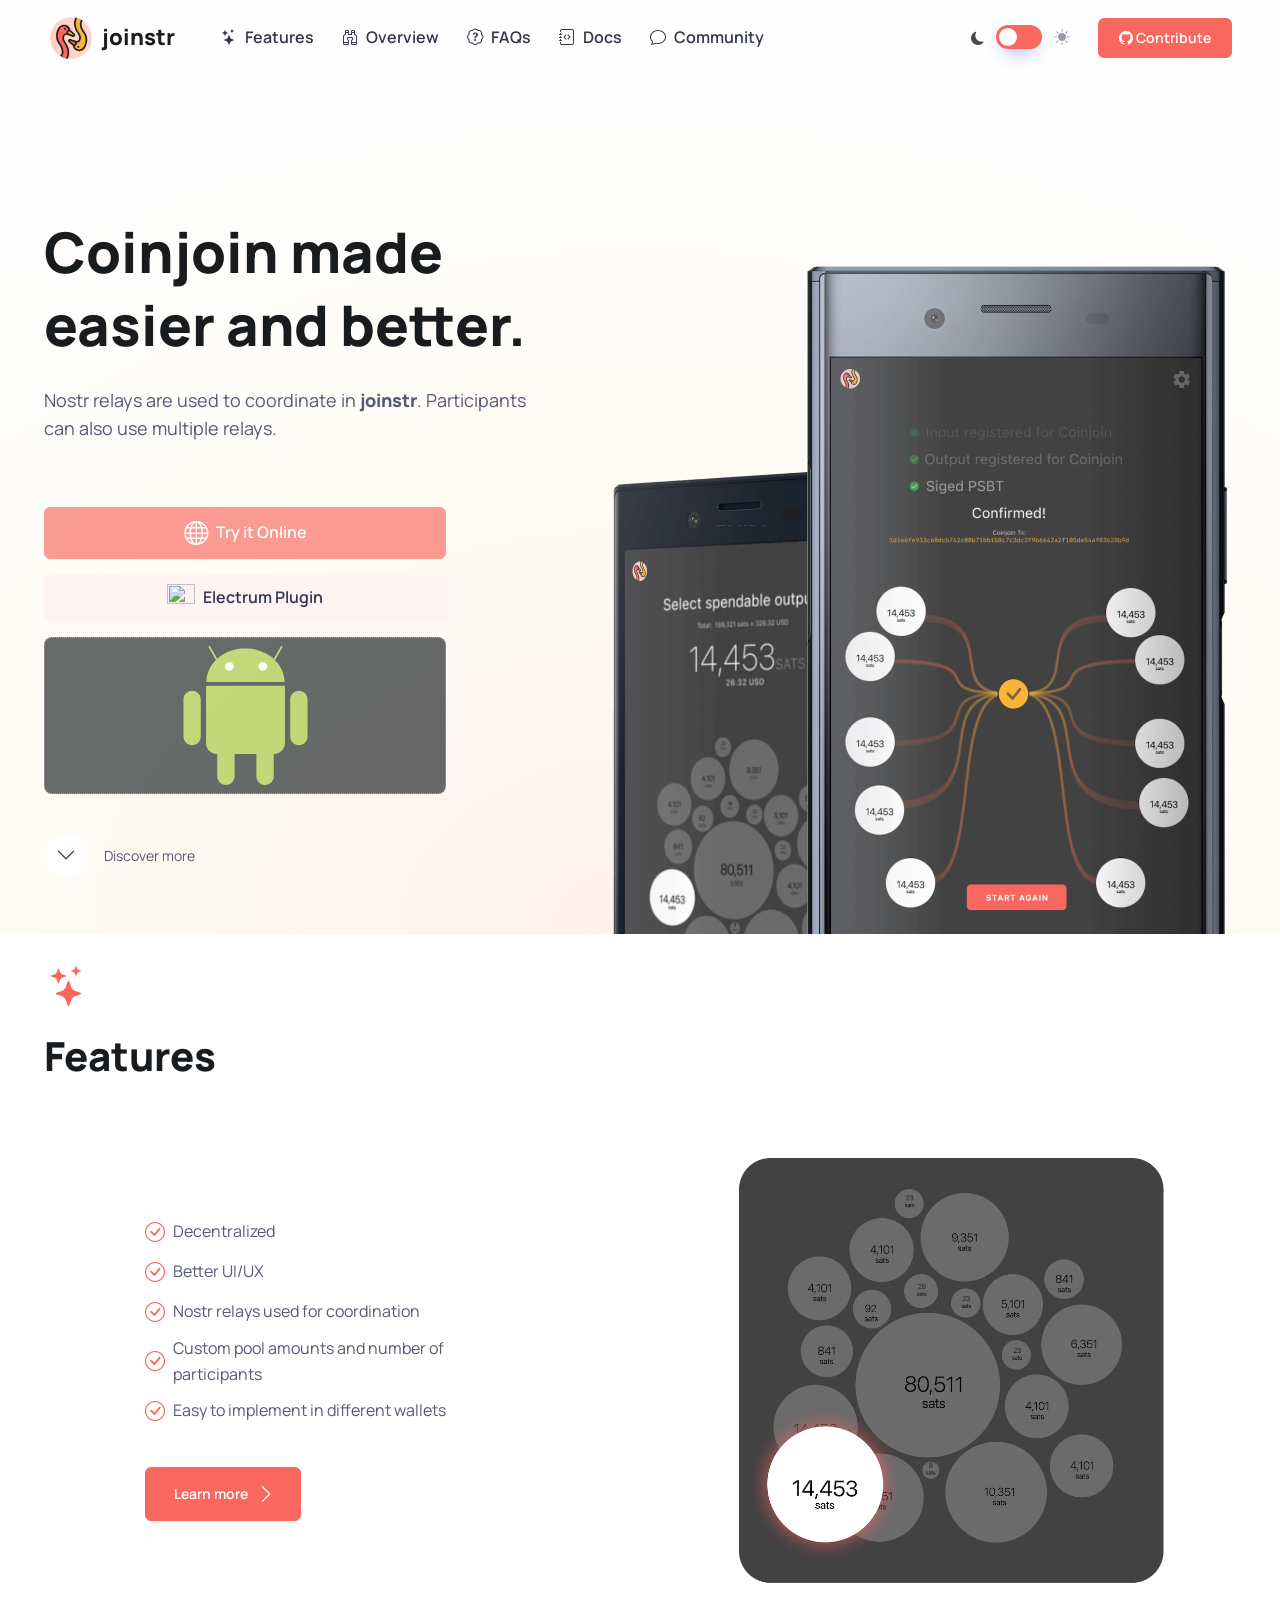
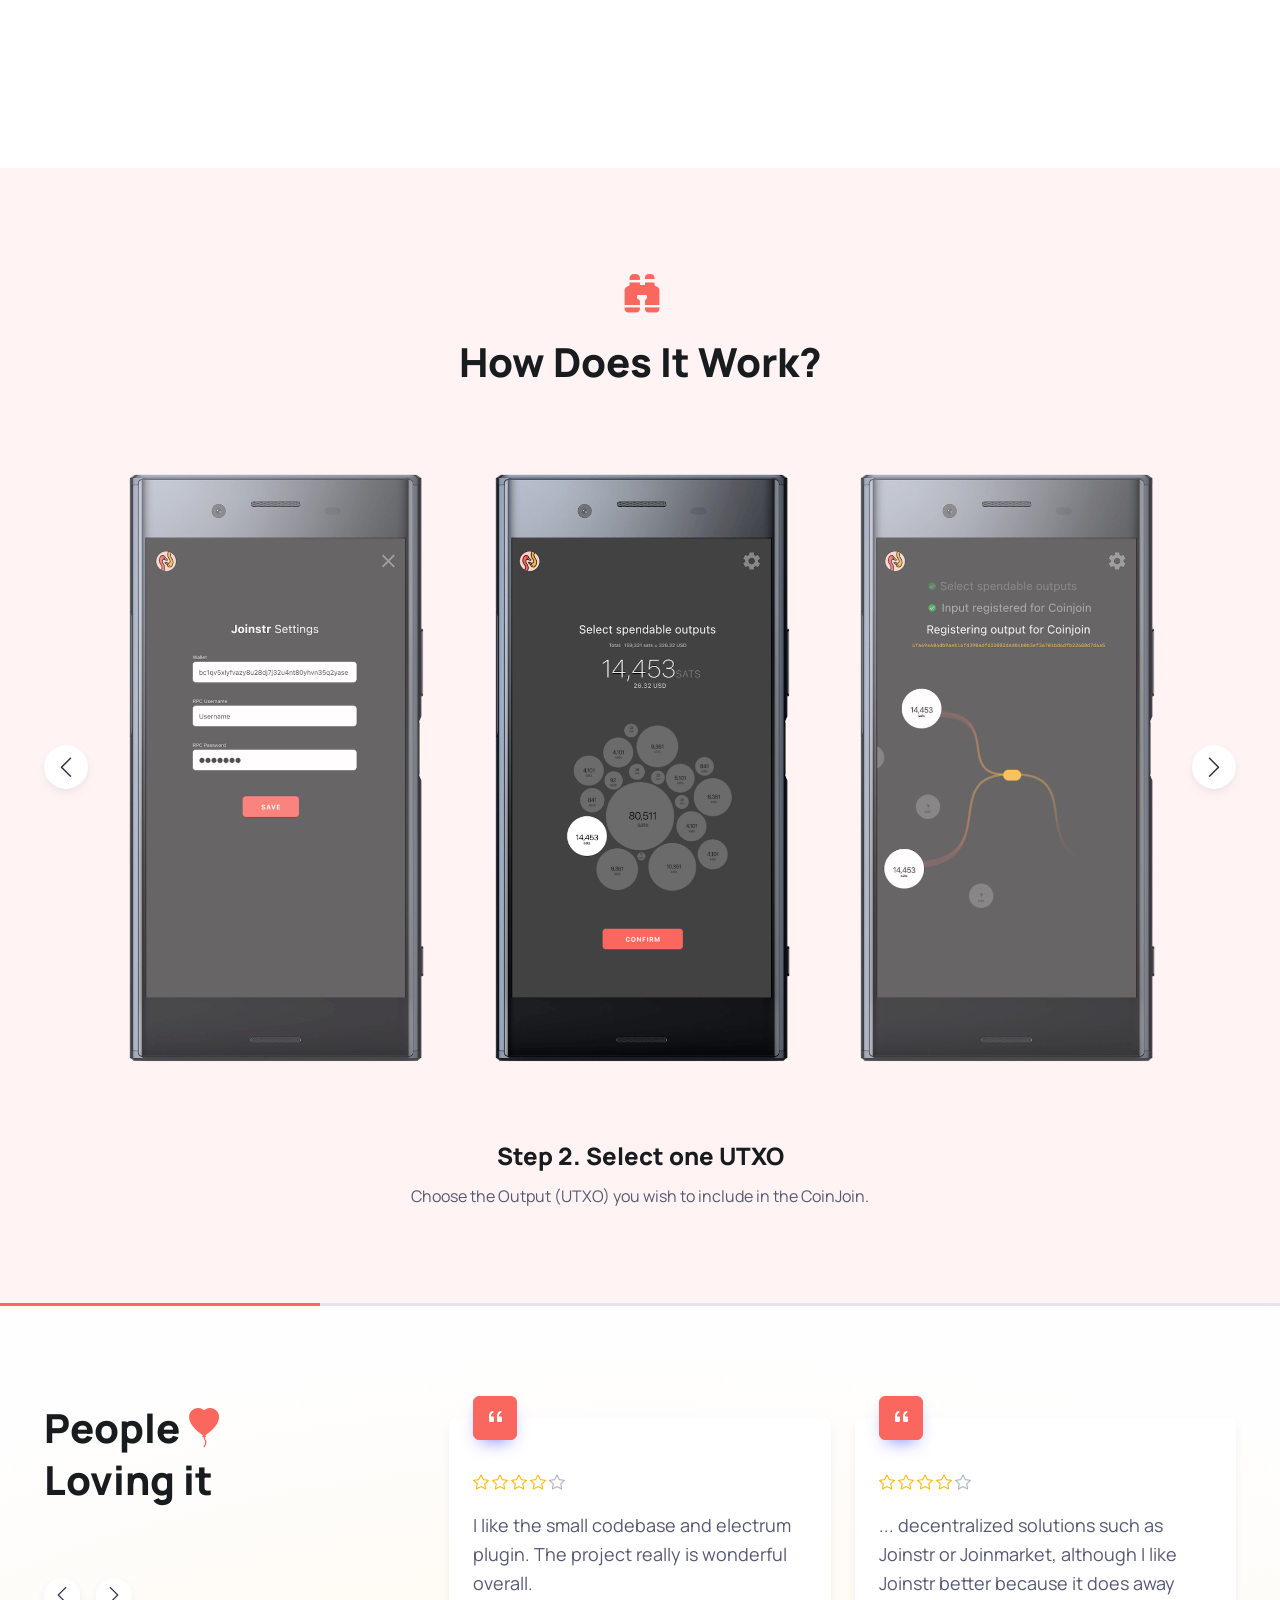
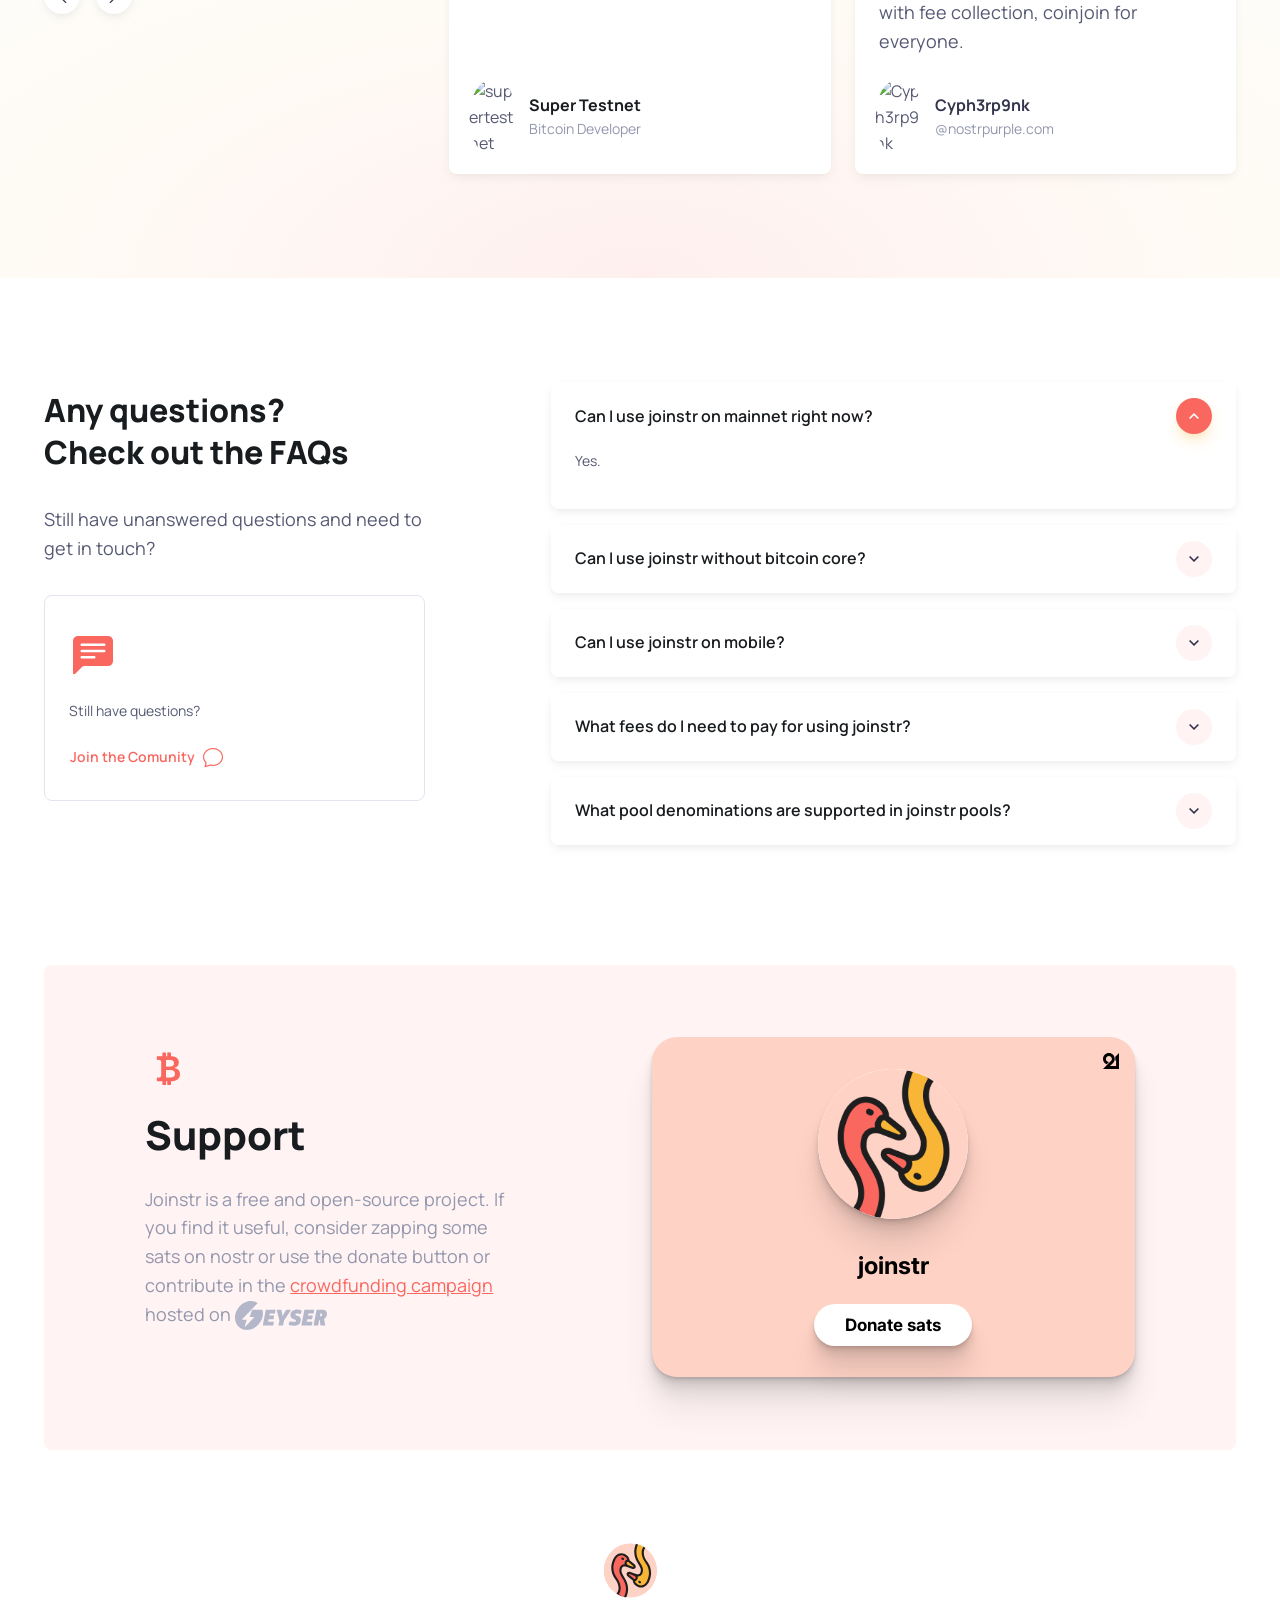
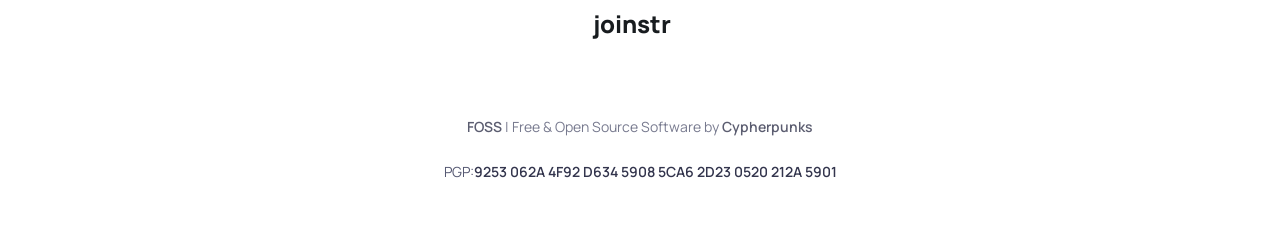
==== index.html @ 0b48b1fa "add height" ====
<!DOCTYPE html>
<!-- saved from url=(0066) -->
<html lang="en" class="dark-mode">
	<head>
		<meta http-equiv="Content-Type" content="text/html; charset=UTF-8">
		<title>joinstr</title>
		<!-- SEO Meta Tags -->
		<meta name="description" content="Decentralized Coinjoin Implementation">
		<meta name="keywords" content="bitcoin,privacy">

		<!-- Viewport -->
		<meta name="viewport" content="width=device-width, initial-scale=1">
		<!-- Favicon and Touch Icons -->
		<link rel="apple-touch-icon" sizes="180x180" href="https://217918142-files.gitbook.io/~/files/v0/b/gitbook-x-prod.appspot.com/o/spaces%2FtPzj7pyFkGDKqqcqNQ0q%2Ficon%2FMSWkGe77X2USanwHyyQU%2Fjoinstr-new-logo.png?alt=media&token=02b0735c-7b0f-466d-a250-ed3b4e4a0b2a">
		<link rel="icon" type="image/png" sizes="32x32" href="https://217918142-files.gitbook.io/~/files/v0/b/gitbook-x-prod.appspot.com/o/spaces%2FtPzj7pyFkGDKqqcqNQ0q%2Ficon%2FMSWkGe77X2USanwHyyQU%2Fjoinstr-new-logo.png?alt=media&token=02b0735c-7b0f-466d-a250-ed3b4e4a0b2a">
		<link rel="icon" type="image/png" sizes="16x16" href="https://217918142-files.gitbook.io/~/files/v0/b/gitbook-x-prod.appspot.com/o/spaces%2FtPzj7pyFkGDKqqcqNQ0q%2Ficon%2FMSWkGe77X2USanwHyyQU%2Fjoinstr-new-logo.png?alt=media&token=02b0735c-7b0f-466d-a250-ed3b4e4a0b2a">
		<!-- link rel="manifest" href="https://silicon.createx.studio/assets/favicon/site.webmanifest" -->
		<link rel="mask-icon" href="https://217918142-files.gitbook.io/~/files/v0/b/gitbook-x-prod.appspot.com/o/spaces%2FtPzj7pyFkGDKqqcqNQ0q%2Ficon%2FMSWkGe77X2USanwHyyQU%2Fjoinstr-new-logo.png?alt=media&token=02b0735c-7b0f-466d-a250-ed3b4e4a0b2a" color="#F9B536">
		<link rel="shortcut icon" href="https://217918142-files.gitbook.io/~/files/v0/b/gitbook-x-prod.appspot.com/o/spaces%2FtPzj7pyFkGDKqqcqNQ0q%2Ficon%2FMSWkGe77X2USanwHyyQU%2Fjoinstr-new-logo.png?alt=media&token=02b0735c-7b0f-466d-a250-ed3b4e4a0b2">
		<meta name="msapplication-TileColor" content="#080032">
		<meta name="msapplication-config" content="assets/favicon/browserconfig.xml">
		<meta name="theme-color" content="#ffffff">
		<!-- Vendor Styles -->
		<link rel="stylesheet" media="screen" href="./assets/boxicons.min.css">
		<link rel="stylesheet" media="screen" href="./assets/swiper-bundle.min.css">
		<!-- Main Theme Styles + Bootstrap -->
		<link rel="stylesheet" media="screen" href="./assets/theme.min.css">
		<link rel="stylesheet" href="https://cdn.jsdelivr.net/npm/bootstrap-icons@1.11.1/font/bootstrap-icons.css">
		<!-- Page loading styles -->
		<style>
			.page-loading {
			position: fixed;
			top: 0;
			right: 0;
			bottom: 0;
			left: 0;
			width: 100%;
			height: 100%;
			-webkit-transition: all .4s .2s ease-in-out;
			transition: all .4s .2s ease-in-out;
			background-color: #fff;
			opacity: 0;
			visibility: hidden;
			z-index: 9999;
			}
			.dark-mode .page-loading {
			background-color: #0b0f19;
			}
			.page-loading.active {
			opacity: 1;
			visibility: visible;
			}
			.page-loading-inner {
			position: absolute;
			top: 50%;
			left: 0;
			width: 100%;
			text-align: center;
			-webkit-transform: translateY(-50%);
			transform: translateY(-50%);
			-webkit-transition: opacity .2s ease-in-out;
			transition: opacity .2s ease-in-out;
			opacity: 0;
			}
			.disabled{ cursor: wait !important;}
			.page-loading.active > .page-loading-inner {
			opacity: 1;
			}
			.page-loading-inner > span {
			display: block;
			font-size: 1rem;
			font-weight: normal;
			color: #9397ad;
			}
			.dark-mode .page-loading-inner > span {
			color: #fff;
			opacity: .6;
			}
			.page-spinner {
			display: inline-block;
			width: 2.75rem;
			height: 2.75rem;
			margin-bottom: .75rem;
			vertical-align: text-bottom;
			border: .15em solid #b4b7c9;
			border-right-color: transparent;
			border-radius: 50%;
			-webkit-animation: spinner .75s linear infinite;
			animation: spinner .75s linear infinite;
			}
			.dark-mode .page-spinner {
			border-color: rgba(255,255,255,.4);
			border-right-color: transparent;
			}
			@-webkit-keyframes spinner {
			100% {
			-webkit-transform: rotate(360deg);
			transform: rotate(360deg);
			}
			}
			@keyframes spinner {
			100% {
			-webkit-transform: rotate(360deg);
			transform: rotate(360deg);
			}
			}
		</style>
		<!-- Theme mode -->
		<script async="" src="./assets/gtm.js"></script><script>
			let mode = window.localStorage.getItem('mode'),
			    root = document.getElementsByTagName('html')[0];
			if (mode !== null && mode === 'dark') {
			  root.classList.add('dark-mode');
			} else {
			  root.classList.remove('dark-mode');
			}
		</script>
		<!-- Page loading scripts -->
		<script>
			(function () {
			  window.onload = function () {
			    const preloader = document.querySelector('.page-loading');
			    preloader.classList.remove('active');
			    setTimeout(function () {
			      preloader.remove();
			    }, 1000);
			  };
			})();
		</script>
		<!-- Body -->
	<body>
		<!-- Page loading spinner -->
		<!-- Page wrapper for sticky footer -->
		<!-- Wraps everything except footer to push footer to the bottom of the page if there is little content -->
		<main class="page-wrapper">
			<!-- Navbar -->
			<!-- Remove "navbar-sticky" class to make navigation bar scrollable with the page -->
			<header class="header navbar navbar-expand-lg position-absolute navbar-sticky navbar-stuck">
				<div class="container px-3">
					<a href="#" class="navbar-brand pe-3">
					<img src="./assets/logo.svg" width="47" alt="joinstr">
					joinstr
					</a>
					<div id="navbarNav" class="offcanvas offcanvas-end">
						<div class="offcanvas-header border-bottom">
							<img src="./assets/logo.svg" width="24" alt="joinstr">
							<h5 class="offcanvas-title">Menu</h5>
							<button type="button" class="btn-close" data-bs-dismiss="offcanvas" aria-label="Close"></button>
						</div>
						<div class="offcanvas-body">
							<ul class="navbar-nav me-auto mb-2 mb-lg-0">
								<li class="nav-item d-md-block d-lg-none">
									<a href="#top" class="nav-link"><i class="btn-scroll-top-icon bi bi-chevron-up me-2"></i> Up</a>
								</li>
								<li class="nav-item">
									<a href="#features" class="nav-link"><i class="btn-scroll-top-icon bi bi-stars me-2"></i> Features</a>
								</li>
								<li class="nav-item">
									<a href="#how" class="nav-link"><i class="btn-scroll-top-icon bi bi-binoculars me-2"></i> Overview</a>
								</li>
								<li class="nav-item">
									<a href="#faqs" class="nav-link"><i class="btn-scroll-top-icon bi bi-patch-question me-2"></i> FAQs</a>
								</li>
								<li class="nav-item">
									<a href="https://docs.joinstr.xyz" target="_blank" class="nav-link"><i class="btn-scroll-top-icon bi bi-journal-code me-2"></i> Docs</a>
								</li>
								<li class="nav-item">
									<a href="https://simplex.chat/contact/#/?v=2-7&smp=smp%3A%2F%2Fhejn2gVIqNU6xjtGM3OwQeuk8ZEbDXVJXAlnSBJBWUA%3D%40smp16.simplex.im%2F6sgt5HXO67waS511ySjAjMdfVTlxH40f%23%2F%3Fv%3D1-3%26dh%3DMCowBQYDK2VuAyEAEnBG0EnXUdVnkDclCItASoAeCedLR6ohSzaKZutFtQw%253D%26srv%3Dp3ktngodzi6qrf7w64mmde3syuzrv57y55hxabqcq3l5p6oi7yzze6qd.onion&data=%7B%22type%22%3A%22group%22%2C%22groupLinkId%22%3A%22kWH8D7W0oqPF9Rxa3dVgGQ%3D%3D%22%7D" target="_blank" class="nav-link"><i class="btn-scroll-top-icon bi bi-chat me-2"></i>  Community</a>
								</li>
								<!-- li class="nav-item">
									<a href="https://gitlab.com/1440000bytes/joinstr/" class="nav-link"><i class="btn-scroll-top-icon bi bi-code me-2"></i>  Code</a>
									</li-->
							</ul>
						</div>
						<div class="offcanvas-header border-top">
							<a href="https://gitlab.com/1440000bytes/joinstr/" class="btn btn-primary w-100" target="_blank" rel="noopener">
							<i class="bi bi-github"></i>
							&nbsp;Contribute
							</a>
						</div>
					</div>
					<div class="form-check form-switch mode-switch pe-lg-1 ms-auto me-4" data-bs-toggle="mode">
						<input type="checkbox" class="form-check-input" id="theme-mode">
						<label class="form-check-label d-none d-sm-block" for="theme-mode"><i class="bi bi-moon-fill mt-0 rosa" style="font-size:83%;opacity:.8;"></i></label>
						<label class="form-check-label d-none d-sm-block" for="theme-mode"><i class="bi bi-brightness-high-fill rosa" style="opacity:.6;"></i></label>
					</div>
					<button type="button" class="navbar-toggler" data-bs-toggle="offcanvas" data-bs-target="#navbarNav" aria-controls="navbarNav" aria-expanded="false" aria-label="Toggle navigation">
					<span class="navbar-toggler-icon"></span>
					</button>
					<a href="https://gitlab.com/1440000bytes/joinstr/" class="btn btn-primary btn-sm fs-sm rounded d-none d-lg-inline-flex" target="_blank" rel="noopener">
					<i class="bi bi-github"></i>
					&nbsp;Contribute
					</a>
				</div>
			</header>
			<!-- Hero -->
			<section class="overflow-hidden pt-5" style="background: radial-gradient(116.18% 118% at 50% 100%, #f9675f1a 0%, #f9b5360d 41.83%, rgba(241, 244, 253, 0.07) 82.52%);">
				<div class="container pt-3 pt-sm-4 pt-xl-5">
					<div class="row pt-md-2 pt-lg-5">
						<div class="col-md-5 d-flex flex-column mt-md-4 pt-5 pb-3 pb-sm-4 py-md-5">
							<h1 class="display-4 text-center text-md-start mb-4">Coinjoin made easier and better.</h1>
							<p class="fs-lg text-center text-md-start pb-2 pb-md-3 mb-4 mb-lg-5">Nostr relays are used to coordinate in <strong>joinstr</strong>. Participants can also use multiple relays.</p>
							<a href="#" target="_blank" class="btn btn-primary rounded col-md-10 btn-lg px-3 py-2 mb-3 disabled"><i class="bi bi-globe pe-2 fs-4"></i> Try it Online</a>
							<!-- a href="#" target="_blank" class="btn btn-warning rounded text-dark col-md-10 btn-lg px-3 py-2 mb-3 disabled"><i class="bi bi-plus-square me-2 fs-4"></i> Save it as PWA</a-->
							<a href="https://gitlab.com/invincible-privacy/joinstr/-/tree/main/plugin/zip" target="_blank" class="btn btn-secondary rounded col-md-10 btn-lg px-3 py-2 mb-3"><img src="https://electrum.org/logo/electrum_logo.png" class=" me-2" width="28" height="28"> Electrum Plugin</a>
							<!--a href="#" target="_blank" class="btn btn-outline-primary rosa-bg rounded col-md-10 btn-lg px-3 py-2 mb-3 disabled"><i class="bi bi-cloud-arrow-down me-2 fs-4"></i> Docker Container</a-->
							<a href="#" class="btn btn-dark col-md-10 btn-lg px-3 py-2 mb-3 disabled"  style="border: 1px grey dotted;">
							<img src="./assets/android-logo.svg" class="light-mode-img" width="139" height="30" alt="Android">
							<img src="./assets/android-logo.svg" class="dark-mode-img" width="139" height="30" alt="Android">
							</a>
							<div class="position-relative d-inline-flex align-items-center justify-content-center justify-content-md-start mt-auto pt-3 pt-md-4 pb-xl-2">
								<a href="#features" class="btn btn-icon btn-light bg-white stretched-link rounded-circle me-3" data-scroll="" data-scroll-offset="120">
								<i class="bi bi-chevron-down"></i>
								</a>
								<span class="fs-sm">Discover more</span>
							</div>
						</div>
						<div class="col-md-7 align-self-end">
							<div class="position-relative overflow-hidden mt-4 pb-3 pt-4 mx-auto me-md-0" style="max-width: 632px;">
								<div class="ratio ratio-1x1"></div>
								<img src="./assets/hero-phone-1.png" class="rellax position-absolute top-0 start-0 zindex-2" data-rellax-speed="1.6" data-disable-parallax-down="md" alt="Phone" style="transform: translate3d(0px, 0px, 0px);">
								<img src="./assets/hero-phone-2.png" class="rellax position-absolute top-0 start-0" data-rellax-speed="2.8" data-disable-parallax-down="md" alt="Phone" style="transform: translate3d(0px, 0px, 0px);">
							</div>
						</div>
					</div>
				</div>
				</div>
			</section>
			<!-- Brands (carousel on screens < 1100px) -->

			<!-- Fetures -->
			<section id="features" class="container pt-lg-2 pt-xl-3 pb-3 pb-xl-5 mt-n2 mt-sm-0 mb-2 mb-md-4 mb-lg-5">
				<i class="bi bi-stars d-block fs-1 text-primary ms-1 mb-2 py-1"></i>
				<h2 class="fs-1 d-block text-md-start mb-4">Features</h2>
				<div class="row align-items-center my-3 py-md-3 py-lg-5">
					<div class="col-md-6 col-xl-5 offset-lg-1 offset-xl-2 order-md-2 mb-2 mb-md-0 pb-4 pb-md-0">
						<div class="position-relative mx-auto mx-md-0" style="max-width: 469px;">
							<img src="./assets/screen01.png" class="rellax d-block" alt="Screen" data-rellax-percentage="0.5" data-rellax-speed="-0.5" data-disable-parallax-down="md" style="transform: translate3d(-4px, 40px, 0px);">
							<div class="rellax position-absolute top-0 end-0 w-100 h-100" data-rellax-percentage="0.5" data-rellax-speed="0.75" data-disable-parallax-down="md" style="transform: translate3d(-21px, -60px, 0px);">
								<img src="./assets/screen02.png" alt="Screen">
							</div>
						</div>
					</div>
					<div class="col-md-6 col-lg-5 col-xl-4 offset-xl-1 order-md-1 pb-md-4">
						<ul class="list-unstyled pb-3 mb-3">
							<li class="d-flex align-items-center mb-2">
								<i class="bi bi-check-circle fs-xl text-primary me-2"></i>
								Decentralized
							</li>
							<li class="d-flex align-items-center mb-2">
								<i class="bi bi-check-circle fs-xl text-primary me-2"></i>
								Better UI/UX
							</li>
							<li class="d-flex align-items-center mb-2">
								<i class="bi bi-check-circle fs-xl text-primary me-2"></i>
								Nostr relays used for coordination
							</li>
							<li class="d-flex align-items-center mb-2">
								<i class="bi bi-check-circle fs-xl text-primary me-2"></i>
								Custom pool amounts and number of participants
							</li>
							<li class="d-flex align-items-center mb-2">
								<i class="bi bi-check-circle fs-xl text-primary me-2"></i>
								Easy to implement in different wallets
							</li>
						</ul>
						<a href="https://docs.joinstr.xyz" target="_blank" class="btn btn-primary">
						Learn more
						<i class="bi bi-chevron-right fs-xl ms-2 me-n1"></i>
						</a>
					</div>
				</div>
				<!-- div class="row align-items-center mt-2 mt-md-0 pt-5 pt-md-4 pt-lg-0 pb-md-3 pb-lg-5">
					<div class="col-md-6 col-lg-5 offset-xl-1 mb-2 mb-md-0 pb-4 pb-md-0">
						<div class="position-relative mx-auto mx-md-0" style="max-width: 462px;">
							<img src="./assets/screen03.png" class="rellax d-block" alt="Screen" data-rellax-percentage="0.5" data-rellax-speed="-0.5" data-disable-parallax-down="md" style="transform: translate3d(0px, 0px, 0px);">
							<div class="rellax position-absolute top-0 end-0 w-100 h-100 me-md-n3" data-rellax-percentage="0.5" data-rellax-speed="0.75" data-disable-parallax-down="md" style="transform: translate3d(0px, -21, 0px);">
								<img src="./assets/screen04.png" alt="Screen">
							</div>
						</div>
					</div>
					<div class="col-md-6 col-xl-5 offset-lg-1">
						<h2 class="pb-3">Seamesly Coordinated CoinJoins</h2>
						<div class="row row-cols-1 row-cols-sm-2 text-start pb-3">
							<div class="col pb-4">
								<div class="d-table bg-secondary rounded-3 flex-shrink-0 p-3 mb-3">
									<img src="./assets/payments.svg" alt="Easy Payments">
								</div>
								<p class="mb-0">Define your CoinJoin demomination. It will set the pool min participation amount for others to join.</p>
							</div>
							<div class="col pb-4">
								<div class="d-table bg-secondary rounded-3 flex-shrink-0 p-3 mb-3">
									<img src="./assets/cashback.svg" alt="Regular Cashback">
								</div>
								<p class="mb-0">Join the freedom to use different denominations that work for you instead of... well you know!</p>
							</div>
						</div>
						<a href="https://docs.joinstr.xyz" target="_blank" class="btn btn-primary">
						Learn more
						<i class="bi bi-chevron-right fs-xl ms-2 me-n1"></i>
						</a>
					</div>
				</div -->
				<!-- Extra spacing for dark mode only -->
				<div class="pt-5 d-none d-dark-mode-block"></div>
			</section>
			<!-- How it works (Slider) -->
			<section id="how" class="position-relative bg-secondary py-5">
				<div class="container mt-3 pt-md-2 pt-lg-4 pb-2 pb-md-4 pb-lg-5">
					<i class="bi text-center bi-binoculars-fill d-block fs-1 text-primary ms-1 mb-2 py-1"></i>
					<h2 class="h1 text-center pb-2 pb-md-0 mb-4 mb-md-5">How Does It Work?</h2>
					<div class="position-relative mx-5">
						<!-- Slider prev/next buttons -->
						<button type="button" id="prev-screen" class="btn btn-prev btn-icon position-absolute top-50 start-0 ms-n5 translate-middle-y" tabindex="0" aria-label="Previous slide" aria-controls="swiper-wrapper-38bff0395258959f">
						<i class="bi bi-chevron-left"></i>
						</button>
						<button type="button" id="next-screen" class="btn btn-next btn-icon position-absolute top-50 end-0 me-n5 translate-middle-y" tabindex="0" aria-label="Next slide" aria-controls="swiper-wrapper-38bff0395258959f">
						<i class="bi bi-chevron-right"></i>
						</button>
						<!-- Phone frame -->
						<div class="position-absolute top-0 start-50 translate-middle-x h-100 w-100 w-md-33 zindex-5">
							<div class="d-flex bg-repeat-0 bg-size-cover w-100 h-100 mx-auto" style="max-width: 328px; background-image: url(assets/img/landing/app-showcase/screens/phone-frame.png);"></div>
						</div>
						<!-- Phone screen -->
						<div class="position-absolute top-0 start-50 translate-middle-x h-100 w-100 w-md-33">
							<div class="d-flex bg-repeat-0 bg-size-cover w-100 h-100 mx-auto" style="max-width: 328px; background-image: url(assets/img/landing/app-showcase/screens/phone-screen.png);"></div>
						</div>
						<!-- Swiper slider -->
						<div class="swiper mobile-app-slider swiper-initialized swiper-horizontal swiper-pointer-events swiper-backface-hidden" data-swiper-options="{
							&quot;slidesPerView&quot;: 1,
							&quot;centeredSlides&quot;: true,
							&quot;loop&quot;: true,
							&quot;tabs&quot;: true,
							&quot;pagination&quot;: {
							&quot;el&quot;: &quot;#swiper-progress&quot;,
							&quot;type&quot;: &quot;progressbar&quot;
							},
							&quot;navigation&quot;: {
							&quot;prevEl&quot;: &quot;#prev-screen&quot;,
							&quot;nextEl&quot;: &quot;#next-screen&quot;
							},
							&quot;breakpoints&quot;: {
							&quot;768&quot;: { &quot;slidesPerView&quot;: 3 }
							}
							}">
							<div class="swiper-wrapper" id="swiper-wrapper-38bff0395258959f" aria-live="polite" style="transition-duration: 0ms; transform: translate3d(-800px, 0px, 0px);">
								<div class="swiper-slide swiper-slide-duplicate swiper-slide-duplicate-next" data-swiper-tab="#text-2" data-swiper-slide-index="1" style="width: 400px;" role="group" aria-label="2 / 4">
									<img src="./assets/02.png" class="d-block mx-auto" width="328" alt="Screen">
								</div>
								<div class="swiper-slide swiper-slide-duplicate" data-swiper-tab="#text-3" data-swiper-slide-index="2" style="width: 400px;" role="group" aria-label="3 / 4">
									<img src="./assets/03.png" class="d-block mx-auto" width="328" alt="Screen">
								</div>
								<div class="swiper-slide swiper-slide-duplicate swiper-slide-prev" data-swiper-tab="#text-4" data-swiper-slide-index="3" style="width: 400px;" role="group" aria-label="4 / 4">
									<img src="./assets/04.png" class="d-block mx-auto" width="328" alt="Screen">
								</div>
								<!-- Item -->
								<div class="swiper-slide swiper-slide-active" data-swiper-tab="#text-1" data-swiper-slide-index="0" style="width: 400px;" role="group" aria-label="1 / 4">
									<img src="./assets/01.png" class="d-block mx-auto" width="328" alt="Screen">
								</div>
								<!-- Item -->
								<div class="swiper-slide swiper-slide-next" data-swiper-tab="#text-2" data-swiper-slide-index="1" style="width: 400px;" role="group" aria-label="2 / 4">
									<img src="./assets/02.png" class="d-block mx-auto" width="328" alt="Screen">
								</div>
								<!-- Item -->
								<div class="swiper-slide" data-swiper-tab="#text-3" data-swiper-slide-index="2" style="width: 400px;" role="group" aria-label="3 / 4">
									<img src="./assets/03.png" class="d-block mx-auto" width="328" alt="Screen">
								</div>
								<!-- Item -->
								<div class="swiper-slide swiper-slide-duplicate-prev" data-swiper-tab="#text-4" data-swiper-slide-index="3" style="width: 400px;" role="group" aria-label="4 / 4">
									<img src="./assets/04.png" class="d-block mx-auto" width="328" alt="Screen">
								</div>
								<div class="swiper-slide swiper-slide-duplicate swiper-slide-duplicate-active" data-swiper-tab="#text-1" data-swiper-slide-index="0" style="width: 400px;" role="group" aria-label="1 / 4">
									<img src="./assets/01.png" class="d-block mx-auto" width="328" alt="Screen">
								</div>
								<div class="swiper-slide swiper-slide-duplicate swiper-slide-duplicate-next" data-swiper-tab="#text-2" data-swiper-slide-index="1" style="width: 400px;" role="group" aria-label="2 / 4">
									<img src="./assets/02.png" class="d-block mx-auto" width="328" alt="Screen">
								</div>
								<div class="swiper-slide swiper-slide-duplicate" data-swiper-tab="#text-3" data-swiper-slide-index="2" role="group" aria-label="3 / 4" style="width: 400px;">
									<img src="./assets/03.png" class="d-block mx-auto" width="328" alt="Screen">
								</div>
							</div>
							<span class="swiper-notification" aria-live="assertive" aria-atomic="true"></span>
						</div>
					</div>
					<!-- Swiper tabs (Description text) -->
					<div class="row justify-content-center pt-4 mt-2 mt-md-3">
						<div class="swiper-tabs col-xl-6 col-lg-7 col-md-8 text-center">
							<!-- Text 1 -->
							<div id="text-1" class="swiper-tab active">
								<h3 class="h4 pb-1 mb-2">Step 2. Select one UTXO </h3>
								<p class="mb-0">Choose the Output (UTXO) you wish to include in the CoinJoin.</p>
							</div>
							<!-- Text 2 -->
							<div id="text-2" class="swiper-tab">
								<h3 class="h4 pb-1 mb-2">Step 3. Wait for other participants</h3>
								<p class="mb-0">Once joinstr client initiates the process, you will be notified about each step.</p>
							</div>
							<!-- Text 3 -->
							<div id="text-3" class="swiper-tab">
								<h3 class="h4 pb-1 mb-2">Step 4. Get coinjoined UTXO in the end</h3>
								<p class="mb-0">When completed, you will see the coinjoin transaction ID and other details.</p>
							</div>
							<!-- Text 4 -->
							<div id="text-4" class="swiper-tab">
								<h3 class="h4 pb-1 mb-2">Step 1. Define <strong>joinstr</strong> Settings</h3>
								<p class="mb-0">Configure different options. This includes setting up wallet, RPC access, nostr relay, denomination, number of peers etc.</p>
							</div>
						</div>
					</div>
				</div>
				<!-- Slider progress -->
				<div id="swiper-progress" class="swiper-pagination bottom-0 swiper-pagination-progressbar swiper-pagination-horizontal" style="top: auto;"><span class="swiper-pagination-progressbar-fill" style="transform: translate3d(0px, 0px, 0px) scaleX(0.25) scaleY(1); transition-duration: 300ms;"></span></div>
			</section>
			<!-- Testimonials -->
			<section id="reviews" class="py-5 mb-md-2" style="background: radial-gradient(116.18% 118% at 50% 100%, #f9675f1a 0%, #f9b5360d 41.83%, rgba(241, 244, 253, 0.07) 82.52%);">
				<div class="container py-lg-4">
					<div class="row py-md-3">
						<div class="col-xl-3 col-lg-4 pt-2">
							<h2 class="h1 text-center text-lg-start pb-2">People<i class="bi text-center bi-balloon-heart-fill fs-1 text-primary ms-1 mb-2 py-1"></i> Loving it</h2>
							<!-- Slider prev/next buttons -->
							<div class="d-flex justify-content-center justify-content-lg-start pt-lg-5">
								<button type="button" id="prev-review" class="btn btn-prev btn-icon btn-sm me-3" tabindex="0" aria-label="Previous slide" aria-controls="swiper-wrapper-e9dfa434b6421d9a">
									<i class="bi bi-chevron-left"></i>
								</button>
								<button type="button" id="next-review" class="btn btn-next btn-icon btn-sm" tabindex="0" aria-label="Next slide" aria-controls="swiper-wrapper-e9dfa434b6421d9a">
									<i class="bi bi-chevron-right"></i>
								</button>
							</div>
						</div>
						<div class="col-lg-8 offset-xl-1 pt-4 mt-2 mt-md-3 mt-lg-0 pt-lg-0">
							<div class="px-2 px-sm-0">
								<div class="swiper mx-n2 swiper-initialized swiper-horizontal swiper-pointer-events swiper-backface-hidden" data-swiper-options="{
									&quot;slidesPerView&quot;: 1,
									&quot;spaceBetween&quot;: 8,
									&quot;navigation&quot;: {
									&quot;prevEl&quot;: &quot;#prev-review&quot;,
									&quot;nextEl&quot;: &quot;#next-review&quot;
									},
									&quot;loop&quot;: true,
									&quot;breakpoints&quot;: {
									&quot;600&quot;: { &quot;slidesPerView&quot;: 2 }
									}
									}">
									<div class="swiper-wrapper" id="swiper-wrapper-e9dfa434b6421d9a" aria-live="polite" style="transition-duration: 0ms; transform: translate3d(-432px, 0px, 0px);">
										<!-- Testimonial for Super Testnet -->
										<div class="swiper-slide h-auto pt-4 pb-3 px-2 swiper-slide-active" data-swiper-slide-index="0" style="width: 432px; margin-right: 8px;" role="group" aria-label="1 / 2">
											<div class="d-flex flex-column h-100 px-2 px-sm-0 mb-0">
												<div class="card h-100 position-relative border-0 shadow-sm pt-4">
													<span class="btn btn-icon btn-primary shadow-primary pe-none position-absolute top-0 start-0 translate-middle-y ms-4">
														<i class="bi bi-quote"></i>
													</span>
													<blockquote class="card-body pb-4 mb-0">
														<div class="text-nowrap pt-1 mb-3">
															<i class="bi bi-star text-warning"></i>
															<i class="bi bi-star text-warning"></i>
															<i class="bi bi-star text-warning"></i>
															<i class="bi bi-star text-warning"></i>
															<i class="bi bi-star text-muted opacity-75"></i>
														</div>
														<p class="fs-lg mb-0">I like the small codebase and electrum plugin. The project really is wonderful overall.</p>
													</blockquote>
													<div class="card-footer d-flex align-items-center border-0 pt-0">
														<img src="https://i.ibb.co/nbwFgVg/twitter-avi-gender-balanced-figure.png" width="48" class="rounded-circle ms-n1" alt="supertestnet">
														<div class="ps-2 ms-1">
															<h6 class="fs-base fw-semibold mb-0"><a href="https://twitter.com/super_testnet"></a>Super Testnet</h6>
															<span class="fs-sm text-muted">Bitcoin Developer</span>
														</div>
													</div>
												</div>
											</div>
										</div>
										<!-- Testimonial for Cyph3rp9nk -->
										<div class="swiper-slide h-auto pt-4 pb-3 px-2" data-swiper-slide-index="1" style="width: 432px; margin-right: 8px;" role="group" aria-label="2 / 2">
											<div class="d-flex flex-column h-100 px-2 px-sm-0 mb-0">
												<div class="card h-100 position-relative border-0 shadow-sm pt-4">
													<span class="btn btn-icon btn-primary shadow-primary pe-none position-absolute top-0 start-0 translate-middle-y ms-4">
														<i class="bi bi-quote"></i>
													</span>
													<blockquote class="card-body pb-4 mb-0">
														<div class="text-nowrap pt-1 mb-3">
															<i class="bi bi-star text-warning"></i>
															<i class="bi bi-star text-warning"></i>
															<i class="bi bi-star text-warning"></i>
															<i class="bi bi-star text-warning"></i>
															<i class="bi bi-star text-muted opacity-75"></i>
														</div>
														<p class="fs-lg mb-0">... decentralized solutions such as Joinstr or Joinmarket, although I like Joinstr better because it does away with fee collection, coinjoin for everyone.</p>
													</blockquote>
													<div class="card-footer d-flex align-items-center border-0 pt-0">
														<img src="https://primal.b-cdn.net/media-cache?s=s&a=1&u=https%3A%2F%2Fm.primal.net%2FHINp.jpg" width="48" class="rounded-circle ms-n1" alt="Cyph3rp9nk">
														<div class="ps-2 ms-1">
															<h6 class="fs-base fw-semibold mb-0"><a href="https://primal.net/e/note1cu8dgjx3q8vtmdzyvmrn2984hdsdtmsraafv0je3k7suue8qlm3qkkq0p7" target="_blank">Cyph3rp9nk</a></h6>
															<span class="fs-sm text-muted">@nostrpurple.com</span>
														</div>
													</div>
												</div>
											</div>
										</div>
										<!-- Testimonial for Cyph3rp9nk -->
										<div class="swiper-slide h-auto pt-4 pb-3 px-2" data-swiper-slide-index="1" style="width: 432px; margin-right: 8px;" role="group" aria-label="2 / 2">
											<div class="d-flex flex-column h-100 px-2 px-sm-0 mb-0">
												<div class="card h-100 position-relative border-0 shadow-sm pt-4">
													<span class="btn btn-icon btn-primary shadow-primary pe-none position-absolute top-0 start-0 translate-middle-y ms-4">
														<i class="bi bi-quote"></i>
													</span>
													<blockquote class="card-body pb-4 mb-0">
														<div class="text-nowrap pt-1 mb-3">
															<i class="bi bi-star text-warning"></i>
															<i class="bi bi-star text-warning"></i>
															<i class="bi bi-star text-warning"></i>
															<i class="bi bi-star text-warning"></i>
															<i class="bi bi-star text-warning"></i>
														</div>
														<p class="fs-lg mb-0">Joinstr offers privacy for everyone: without barriers, without extra fees, without relying on a third party, without a single point of failure. The sovereign privacy tool par excellence.</p>
													</blockquote>
													<div class="card-footer d-flex align-items-center border-0 pt-0">
														<img src="https://i.imgur.com/E3shF4k.jpeg" width="48" class="rounded-circle ms-n1" alt="kote">
														<div class="ps-2 ms-1">
															<h6 class="fs-base fw-semibold mb-0"><a href="https://njump.me/npub1gjss243nx2enna7cn3xs70s5up4k29ng7ne4um78sp3mxswzhxfq6n8j52" target="_blank">Kote</a></h6>
															<span class="fs-sm text-muted">Bitcoin Educator</span>
														</div>
													</div>
												</div>
											</div>
										</div>

									</div>
								</div>
							</div>
						</div>
					</div>
				</div>
			</section>	
			<!-- FAQ -->
			<section id="faqs" class="container py-5 mb-lg-2">
				<div class="row py-2 py-md-4 py-lg-5">
					<div class="col-xl-4 col-md-5 text-center text-md-start pt-md-2 pb-2 pb-md-0 mb-4 mb-md-0">
						<h2 class="pb-3 mb-1 mb-lg-3">Any questions? <br class="d-none d-md-inline">Check out the FAQs</h2>
						<p class="fs-lg pb-3 mb-2 mb-lg-3">Still have unanswered questions and need to get in touch?</p>
						<div class="row row-cols-1 row-cols-sm-1 g-3 g-sm-4">
							<div class="col">
								<div class="card card-hover">
									<div class="card-body pb-3">
										<i class="bi bi-chat-left-text-fill d-block fs-1 text-primary ms-1 mb-2 py-1"></i>
										<p class="fs-sm mb-2">Still have  questions?</p>
										<a href="https://simplex.chat/contact/#/?v=2-7&smp=smp%3A%2F%2Fhejn2gVIqNU6xjtGM3OwQeuk8ZEbDXVJXAlnSBJBWUA%3D%40smp16.simplex.im%2F6sgt5HXO67waS511ySjAjMdfVTlxH40f%23%2F%3Fv%3D1-3%26dh%3DMCowBQYDK2VuAyEAEnBG0EnXUdVnkDclCItASoAeCedLR6ohSzaKZutFtQw%253D%26srv%3Dp3ktngodzi6qrf7w64mmde3syuzrv57y55hxabqcq3l5p6oi7yzze6qd.onion&data=%7B%22type%22%3A%22group%22%2C%22groupLinkId%22%3A%22kWH8D7W0oqPF9Rxa3dVgGQ%3D%3D%22%7D" class="btn btn-link stretched-link px-0 text-left">
										Join the Comunity
										<i class="bi bi-chat fs-xl ms-2"></i>
										</a>
									</div>
								</div>
							</div>
						</div>
					</div>
					<div class="col-md-7 offset-xl-1">
						<div class="accordion" id="faq">
							<div class="accordion-item border-0 rounded-3 shadow-sm mb-3">
								<h2 class="accordion-header" id="q1-heading">
									<button class="accordion-button shadow-none rounded-3" type="button" data-bs-toggle="collapse" data-bs-target="#q1" aria-expanded="true" aria-controls="q1">
									Can I use joinstr on mainnet right now?
									</button>
								</h2>
								<div id="q1" class="accordion-collapse collapse show" aria-labelledby="q1-heading" data-bs-parent="#faq">
									<div class="accordion-body fs-sm pt-0">
										<p>Yes.</p>
									</div>
								</div>
							</div>
							<div class="accordion-item border-0 rounded-3 shadow-sm mb-3">
								<h2 class="accordion-header" id="q2-heading">
									<button class="accordion-button shadow-none rounded-3 collapsed" type="button" data-bs-toggle="collapse" data-bs-target="#q2" aria-expanded="false" aria-controls="q2">
									Can I use joinstr without bitcoin core?
									</button>
								</h2>
								<div id="q2" class="accordion-collapse collapse" aria-labelledby="q2-heading" data-bs-parent="#faq">
									<div class="accordion-body fs-sm pt-0">
										<p>Yes. It can be used as an electrum plugin which does not require bitcoin core. However using untrusted electrum servers affects your privacy.</p>
									</div>
								</div>
							</div>
							<div class="accordion-item border-0 rounded-3 shadow-sm mb-3">
								<h2 class="accordion-header" id="q3-heading">
									<button class="accordion-button shadow-none rounded-3 collapsed" type="button" data-bs-toggle="collapse" data-bs-target="#q3" aria-expanded="false" aria-controls="q3">
									Can I use joinstr on mobile?
									</button>
								</h2>
								<div id="q3" class="accordion-collapse collapse" aria-labelledby="q3-heading" data-bs-parent="#faq">
									<div class="accordion-body fs-sm pt-0">
										<p>Yes. Android and iOS.</p>
									</div>
								</div>
							</div>
							<div class="accordion-item border-0 rounded-3 shadow-sm mb-3">
								<h2 class="accordion-header" id="q4-heading">
									<button class="accordion-button shadow-none rounded-3 collapsed" type="button" data-bs-toggle="collapse" data-bs-target="#q4" aria-expanded="false" aria-controls="q4">
									What fees do I need to pay for using joinstr?
									</button>
								</h2>
								<div id="q4" class="accordion-collapse collapse" aria-labelledby="q4-heading" data-bs-parent="#faq">
									<div class="accordion-body fs-sm pt-0">
										<p>a) Transaction fees</p>
										<p>b) Nostr relay fee if using a paid relay</p>
										<p>Read more about <a href="https://uncensoredtech.substack.com/p/market-makers-in-joinstr">market making on joinstr</a> to earn fees from pools.</p>
									</div>
								</div>
							</div>
							<div class="accordion-item border-0 rounded-3 shadow-sm mb-3">
								<h2 class="accordion-header" id="q5-heading">
									<button class="accordion-button shadow-none rounded-3 collapsed" type="button" data-bs-toggle="collapse" data-bs-target="#q5" aria-expanded="false" aria-controls="q5">
									What pool denominations are supported in joinstr pools?
									</button>
								</h2>
								<div id="q5" class="accordion-collapse collapse" aria-labelledby="q5-heading" data-bs-parent="#faq">
									<div class="accordion-body fs-sm pt-0">
										<p>Users can configure it and create pools based on custom denominations and number of peers.</p>
									</div>
								</div>
							</div>
							</div>
						</div>
					</div>
				</div>
			</section>
			<!-- Subscription CTA -->
			<section id="support" class="container">
				<div class="bg-secondary rounded-3 py-5 px-3 px-sm-4 px-lg-5 px-xl-0">
					<div class="row align-items-center py-lg-4">
						<div class="col-xl-4 col-md-4 offset-md-1 mb-4 mb-md-0">
							<i class="bi bi-currency-bitcoin d-block fs-1 text-primary ms-1 mb-2 pe-3"></i>
							<h2 class="h1 text-center text-md-start mb-4">Support</h2>
							<p class="fs-lg text-muted text-center text-md-start mb-4 mb-xl-5">Joinstr is a free and open-source project. If you find it useful, consider zapping some sats on nostr or use the donate button or 
							   contribute in the <a href="https://geyser.fund/project/joinstr/" target="_blank">crowdfunding campaign</a> hosted on 
							<a href="https://geyser.fund/project/joinstr/" target="_blank">
								<svg width="92" height="29" viewBox="0 0 92 29" fill="none" xmlns="http://www.w3.org/2000/svg"><g clip-path="url(#clip0_492_16064)"><path d="M27.76 9.98546C27.7437 9.88852 27.7271 9.79167 27.7086 9.69538C27.6494 9.38512 27.6494 9.38512 27.6494 9.38512C27.5663 9.04919 27.1916 8.77437 26.8169 8.77429L17.732 8.77349C17.3571 8.77341 16.956 9.0627 16.8405 9.41618L14.9103 15.3242C14.8533 15.4986 14.7783 15.7136 14.8611 15.8297C14.9462 15.9488 15.192 15.9669 15.3819 15.9669H19.0806C19.0806 15.9669 19.2534 15.9655 19.2764 16.0844C19.301 16.2107 19.1685 16.3467 19.1685 16.3467L12.6486 23.1404C12.4206 23.3781 12.0223 23.7927 11.7638 24.0617L10.0914 25.8014C10.0914 25.8014 10.0573 25.8395 10.0173 25.8759C9.99434 25.8971 9.97222 25.9155 9.95115 25.9318C9.71914 26.1105 9.60943 26.0105 9.70568 25.6837L10.5567 22.7924C10.6617 22.4358 10.8334 21.8519 10.9385 21.4953L11.4259 19.8393C11.5076 19.5616 11.6004 19.2466 11.6588 19.0481C11.6753 18.9917 11.714 18.8177 11.6556 18.7298C11.6003 18.6463 11.507 18.6305 11.4022 18.6305C11.2888 18.6305 11.1551 18.6305 11.0145 18.6305H7.49174C7.11685 18.6305 6.99103 18.4423 7.21205 18.2124C7.43308 17.9825 7.82544 17.5742 8.08406 17.3052L10.8229 14.4562C11.0815 14.1872 11.4796 13.7726 11.7079 13.5348C11.9361 13.297 12.3343 12.8823 12.5925 12.613L13.055 12.1311C13.3135 11.8618 13.7362 11.4212 13.9945 11.1521L14.9437 10.1632C15.202 9.89393 15.6078 9.47108 15.8452 9.22351C16.0829 8.97602 16.3395 8.70858 16.4156 8.62921C16.4916 8.54992 16.7652 8.26476 17.0237 7.9955L22.3041 2.4933C22.5626 2.22404 22.512 1.84553 22.1921 1.65206C22.1921 1.65206 21.4452 1.2007 20.7365 0.907279C18.8944 0.144539 16.8947 -0.12687 14.8747 0.053884C14.3051 0.104892 13.7353 0.191574 13.1686 0.313215C11.6392 0.64167 10.1413 1.21992 8.73151 2.02144C7.85125 2.52167 7.00898 3.10762 6.21745 3.77057C4.35308 5.33181 2.78852 7.30508 1.67691 9.59002C1.12467 10.7251 0.717402 11.8717 0.441963 13.0066C-0.135441 15.3856 -0.130713 17.7215 0.360622 19.8232C0.68727 21.2218 1.23085 22.5259 1.96814 23.684C2.01309 23.7547 2.05909 23.8251 2.10557 23.8947C2.50234 24.4891 2.95297 25.0446 3.454 25.5548C4.21829 26.333 5.10423 27.0087 6.10717 27.5548C6.60724 27.8273 7.12054 28.0584 7.64312 28.2512C7.94004 28.3605 8.24025 28.4578 8.54326 28.5424C9.06272 28.6876 9.591 28.7964 10.1246 28.8711C14.7723 29.5202 20.1775 27.493 23.9121 23.0473C24.6268 22.1965 25.2494 21.2966 25.7785 20.3622C26.4733 19.1356 27.0064 17.8495 27.3711 16.5383C27.6753 15.4448 27.8617 14.3356 27.9272 13.232C27.9925 12.1346 27.9379 11.0449 27.76 9.98546Z" fill="#B4B7C9"/><path d="M27.8357 24.0457L30.7196 9.34489C30.7515 9.20187 30.7835 9.09875 30.8157 9.03518C30.8476 8.97178 30.9198 8.91227 31.032 8.8565C31.1439 8.80096 31.3042 8.77307 31.5125 8.77307H40.0682C40.4847 8.77307 40.6607 8.9636 40.597 9.34489L40.0682 12.0848C40.0682 12.4344 39.8358 12.6091 39.3714 12.6091H34.6849L34.3245 14.5152H38.6263C39.0266 14.5152 39.1868 14.6741 39.1069 14.9917L38.5781 17.7317C38.5781 18.1289 38.3459 18.3274 37.8813 18.3274H33.5794L33.0989 20.7815H38.3859C38.7382 20.7815 38.8907 20.9563 38.8426 21.3057L38.29 24.0457C38.2737 24.173 38.2539 24.2683 38.2297 24.3316C38.2058 24.3953 38.1414 24.459 38.0376 24.5222C37.9331 24.5859 37.7769 24.6175 37.5689 24.6175H28.4126C28.1401 24.6175 27.968 24.5739 27.8959 24.4865C27.8237 24.3993 27.8034 24.2523 27.8357 24.0457Z" fill="#B4B7C9"/><path d="M47.4459 15.1107H47.6382C48.4229 13.6018 48.9277 12.6726 49.1521 12.3231L50.7144 9.60675C50.9222 9.25764 51.1146 9.02723 51.2911 8.91584C51.4672 8.80492 51.7477 8.74915 52.1321 8.74915H55.3765C55.6167 8.74915 55.7809 8.81287 55.8692 8.93959C55.957 9.06703 55.9449 9.20178 55.8332 9.3448L49.0079 19.3756L48.1186 24.0456C48.0706 24.4268 47.814 24.6174 47.3496 24.6174H44.0811C43.6162 24.6174 43.424 24.4268 43.5043 24.0456L44.4176 19.3756H44.4417L41.822 9.4639C41.7741 9.25764 41.8102 9.08674 41.9304 8.95167C42.0506 8.81692 42.2465 8.74915 42.5191 8.74915H45.4511C45.8195 8.74915 46.0678 8.793 46.1961 8.88016C46.3242 8.96764 46.4282 9.15411 46.5085 9.44006L47.0613 12.3231C47.2693 13.5464 47.3978 14.4756 47.4459 15.1107Z" fill="#B4B7C9"/><path d="M62.0094 8.6062C63.6594 8.6062 64.957 8.84456 65.9026 9.32095C66.6235 9.67054 66.8477 10.0835 66.5755 10.5599L65.9747 12.2994C65.8304 12.6488 65.666 12.8634 65.482 12.9426C65.2976 13.0224 65.0212 13.0141 64.6529 12.9188C63.6113 12.7125 62.6421 12.6092 61.7449 12.6092C61.28 12.6092 60.9437 12.6768 60.7355 12.8116C60.5271 12.9468 60.4232 13.2131 60.4232 13.6098C60.4232 13.9118 60.6073 14.1661 60.9759 14.3723L61.5287 14.6106C61.5924 14.6266 61.7367 14.6701 61.9611 14.7416C62.1853 14.813 62.3935 14.8808 62.586 14.9441C62.7781 15.0077 62.9303 15.0632 63.0425 15.1109C63.9558 15.4605 64.6488 15.921 65.1214 16.4929C65.5938 17.0647 65.8303 17.8509 65.8303 18.8517C65.8303 21.0757 65.0532 22.6639 63.4992 23.6169C62.1373 24.427 60.4789 24.8321 58.5247 24.8321C56.7941 24.8321 55.4003 24.5783 54.3428 24.0696C53.6377 23.7361 53.4217 23.3232 53.6939 22.8307L54.3187 21.1151C54.463 20.7339 54.623 20.5076 54.7994 20.436C54.9756 20.3647 55.2958 20.3847 55.7607 20.4956C57.2346 20.7184 58.4283 20.8293 59.3415 20.8293C60.3829 20.8293 60.9038 20.4323 60.9038 19.6379C60.9038 19.3681 60.8195 19.1613 60.6513 19.0185C60.483 18.8755 60.1744 18.7324 59.7261 18.5895C58.6045 18.2403 57.6511 17.7955 56.8663 17.2552C55.9531 16.5725 55.4964 15.5718 55.4964 14.2532C55.4964 13.2208 55.6724 12.3274 56.0251 11.5727C56.3773 10.8185 56.862 10.2347 57.4791 9.8215C58.0956 9.40867 58.7805 9.10301 59.5339 8.90423C60.2867 8.7056 61.1119 8.6062 62.0094 8.6062Z" fill="#B4B7C9"/><path d="M66.439 24.0457L69.3228 9.34489C69.3546 9.20187 69.3866 9.09875 69.4188 9.03518C69.4507 8.97178 69.5229 8.91227 69.6353 8.8565C69.7471 8.80096 69.9074 8.77307 70.1158 8.77307H78.6713C79.0878 8.77307 79.264 8.9636 79.2002 9.34489L78.6713 12.0848C78.6713 12.4344 78.4389 12.6091 77.9745 12.6091H73.2881L72.9277 14.5152H77.2295C77.6298 14.5152 77.7902 14.6741 77.7102 14.9917L77.1815 17.7317C77.1815 18.1289 76.9491 18.3274 76.4845 18.3274H72.1826L71.7021 20.7815H76.9893C77.3415 20.7815 77.4939 20.9563 77.4458 21.3057L76.8932 24.0457C76.8769 24.173 76.8571 24.2683 76.8329 24.3316C76.809 24.3953 76.7448 24.459 76.6408 24.5222C76.5365 24.5859 76.3801 24.6175 76.1721 24.6175H67.0156C66.7431 24.6175 66.5711 24.5739 66.499 24.4865C66.427 24.3993 66.4066 24.2523 66.439 24.0457Z" fill="#B4B7C9"/><path d="M82.3 8.77307H87.8272C89.0614 8.77307 90.0543 9.11853 90.8076 9.80952C91.5601 10.5004 91.9368 11.4892 91.9368 12.7759C91.9368 15.0952 90.9599 16.8423 89.0053 18.0176L90.2306 23.9266C90.2787 24.1332 90.2346 24.3 90.0984 24.427C89.9621 24.5544 89.7738 24.6176 89.5342 24.6176H86.5298C85.8406 24.6176 85.4727 24.4112 85.4246 23.9981L84.7996 18.8754H84.2226L83.2136 24.0457C83.1655 24.4269 82.9091 24.6175 82.4443 24.6175H79.1999C78.9273 24.6175 78.7511 24.5739 78.6711 24.4865C78.5908 24.3993 78.5667 24.2524 78.5992 24.0457L81.4834 9.34489C81.5315 9.13855 81.6108 8.99156 81.723 8.90409C81.8352 8.81701 82.0275 8.77307 82.3 8.77307ZM86.4096 12.6091H85.4479L84.9679 15.1585H85.8806C86.2172 15.1585 86.5097 15.0196 86.7582 14.7415C87.0066 14.4639 87.13 14.023 87.13 13.4191C87.13 12.8794 86.8904 12.6091 86.4096 12.6091Z" fill="#B4B7C9"/></g><defs><clipPath id="clip0_492_16064"><rect width="92" height="29" fill="white"/></clipPath></defs></svg>
							</a></p>
						</div>
						<div class="col-xl-5 col-md-5 offset-md-1 mb-4 mb-md-0">
							<div class="d-flex align-items-center">
								<lightning-widget
									class="w-100"
									name="joinstr"
									accent="#fed2c5"
									to="joinstr@geyser.fund"
									image="assets/logo.png"
									amounts="21000,210000"
									labels="🍺,🤝"
									/>
									<!--script src="https://embed.twentyuno.net/js/app.js"></script-->
									<script src="assets/app.twentyuno.js"></script>
								</div>
						</div>
					</div>
				</div>
			</section>
		</main>
		<!-- Footer -->
		<footer class="footer pt-5 pb-4 pb-lg-5">
			<div class="container text-center pt-lg-3">
				<div class="navbar-brand justify-content-center text-dark mt-2 mt-lg-4">
					<img src="./assets/logo.svg" class="ms-1" width="60" alt="joinstr">
				</div>
				<div class="navbar-brand justify-content-center text-dark mb-2 mb-lg-4">
					<span class="fs-4">joinstr</span>
				</div>
				<p class="nav d-block fs-sm text-center pt-5 mt-lg-4 mb-0">
					<span class="opacity-80"><a class="nav-link d-inline-block p-0" href="https://www.gnu.org/philosophy/floss-and-foss.en.html" target="_blank" rel="noopener">FOSS</a> | Free & Open Source Software by <a class="nav-link d-inline-block p-0" href="https://www.activism.net/cypherpunk/manifesto.html" target="_blank" rel="noopener">Cypherpunks</a></span>
				</br></br>PGP:<a href="https://gitlab.com/-/snippets/3674938/raw/main/pgpkey.txt" class="nav-link d-inline-block p-0"> 9253 062A 4F92 D634 5908 5CA6 2D23 0520 212A 5901</a>
				</p>
			</div>
		</footer>
		<!-- Back to top button -->
		<a href="#top" class="btn-scroll-top show" data-scroll="">
		<span class="btn-scroll-top-tooltip text-muted fs-sm me-2">Top</span>
		<i class="btn-scroll-top-icon bi bi-chevron-up"></i>
		</a>
		<!-- Vendor Scripts -->
		<script src="./assets/bootstrap.bundle.min.js"></script>
		<script src="./assets/smooth-scroll.polyfills.min.js"></script>
		<script src="./assets/rellax.min.js"></script>
		<script src="./assets/swiper-bundle.min.js"></script>
		<!-- Main Theme Script -->
		<script src="./assets/theme.min.js"></script>
	</body>
</html>
---- assets/theme.min.css ----
@import"https://fonts.googleapis.com/css2?family=Manrope:wght@400;500;600;700;800&display=swap";.btn-link:hover,.rosa,rosa{color:#FED2C5!imporatnt;}.btn.disabled,.rosa-bg{background:#FED2C5!imporatnt;background-color:#FED2C5!imporatnt;}.text-gradient-primary{background:linear-gradient(to right, #F9675F, #8B5CF6, #D946EF);-webkit-background-clip:text;-webkit-text-fill-color:rgba(0,0,0,0)}:root{--si-blue: #0d6efd;--si-indigo: #6610f2;--si-purple: #6f42c1;--si-pink: #d63384;--si-red: #dc3545;--si-orange: #fd7e14;--si-yellow: #ffc107;--si-green: #198754;--si-teal: #20c997;--si-cyan: #0dcaf0;--si-black: #000;--si-white: #fff;--si-gray: #9397ad;--si-gray-dark: #33354d;--si-gray-100: #fff3f3;--si-gray-200: #fff3f3;--si-gray-300: #e2e5f1;--si-gray-400: #d4d7e5;--si-gray-500: #b4b7c9;--si-gray-600: #9397ad;--si-gray-700: #565973;--si-gray-800: #33354d;--si-gray-900: #181c1f;--si-primary: #F9675F;--si-secondary: #fff3f3;--si-success: #22c55e;--si-info: #4c82f7;--si-warning: #ffba08;--si-danger: #ef4444;--si-light: #fff;--si-dark: #181c1f;--si-primary-rgb: 99, 102, 241;--si-secondary-rgb: 239, 242, 252;--si-success-rgb: 34, 197, 94;--si-info-rgb: 76, 130, 247;--si-warning-rgb: 255, 186, 8;--si-danger-rgb: 239, 68, 68;--si-light-rgb: 255, 255, 255;--si-dark-rgb: 11, 15, 25;--si-white-rgb: 255, 255, 255;--si-black-rgb: 0, 0, 0;--si-body-color-rgb: 86, 89, 115;--si-body-bg-rgb: 255, 255, 255;--si-font-sans-serif: "Manrope", sans-serif;--si-font-monospace: SFMono-Regular, Menlo, Monaco, Consolas, "Liberation Mono", "Courier New", monospace;--si-gradient: linear-gradient(180deg, rgba(255, 255, 255, 0.15), rgba(255, 255, 255, 0));--si-body-font-family: var(--si-font-sans-serif);--si-body-font-size:1rem;--si-body-font-weight: 400;--si-body-line-height: 1.6;--si-body-color: #565973;--si-body-bg: #fff;--si-border-width: 1px;--si-border-style: solid;--si-border-color: #e2e5f1;--si-border-color-translucent: rgba(0, 0, 0, 0.175);--si-border-radius: 0.375rem;--si-border-radius-sm: 0.25rem;--si-border-radius-lg: 0.5rem;--si-border-radius-xl: 1rem;--si-border-radius-2xl: 2rem;--si-border-radius-pill: 50rem;--si-link-color: #F9675F;--si-link-hover-color: #FED2C5;--si-code-color: #e3116c;--si-highlight-bg: #fff3cd}*,*::before,*::after{box-sizing:border-box}body{margin:0;font-family:var(--si-body-font-family);font-size:var(--si-body-font-size);font-weight:var(--si-body-font-weight);line-height:var(--si-body-line-height);color:var(--si-body-color);text-align:var(--si-body-text-align);background-color:var(--si-body-bg);-webkit-text-size-adjust:100%;-webkit-tap-highlight-color:rgba(0,0,0,0)}hr{margin:0 0;color:var(--si-border-color);border:0;border-top:1px solid;opacity:1}h6,.h6,h5,.h5,h4,.h4,h3,.h3,h2,.h2,h1,.h1{margin-top:0;margin-bottom:1rem;font-weight:800;line-height:1.3;color:var(--si-gray-900)}h1,.h1{font-size:calc(1.375rem + 1.5vw)}@media(min-width: 1200px){h1,.h1{font-size:2.5rem}}h2,.h2{font-size:calc(1.325rem + 0.9vw)}@media(min-width: 1200px){h2,.h2{font-size:2rem}}h3,.h3{font-size:calc(1.3rem + 0.6vw)}@media(min-width: 1200px){h3,.h3{font-size:1.75rem}}h4,.h4{font-size:calc(1.275rem + 0.3vw)}@media(min-width: 1200px){h4,.h4{font-size:1.5rem}}h5,.h5{font-size:1.25rem}h6,.h6{font-size:1rem}p{margin-top:0;margin-bottom:1.25rem}abbr[title]{-webkit-text-decoration:underline dotted;text-decoration:underline dotted;cursor:help;-webkit-text-decoration-skip-ink:none;text-decoration-skip-ink:none}address{margin-bottom:1rem;font-style:normal;line-height:inherit}ol,ul{padding-left:2rem}ol,ul,dl{margin-top:0;margin-bottom:1rem}ol ol,ul ul,ol ul,ul ol{margin-bottom:0}dt{font-weight:800}dd{margin-bottom:.5rem;margin-left:0}blockquote{margin:0 0 1rem}b,strong{font-weight:bolder}small,.small{font-size:0.875em}mark,.mark{padding:.1875em;background-color:var(--si-highlight-bg)}sub,sup{position:relative;font-size:0.75em;line-height:0;vertical-align:baseline}sub{bottom:-0.25em}sup{top:-0.5em}a{color:var(--si-link-color);text-decoration:underline}a:hover{color:var(--si-link-hover-color);text-decoration:none}a:not([href]):not([class]),a:not([href]):not([class]):hover{color:inherit;text-decoration:none}pre,code,kbd,samp{font-family:var(--si-font-monospace);font-size:1em}pre{display:block;margin-top:0;margin-bottom:1rem;overflow:auto;font-size:0.875em;color:#33354d}pre code{font-size:inherit;color:inherit;word-break:normal}code{font-size:0.875em;color:var(--si-code-color);word-wrap:break-word}a>code{color:inherit}kbd{padding:.1875rem .375rem;font-size:0.875em;color:#fff;background-color:#181c1f;border-radius:.25rem}kbd kbd{padding:0;font-size:1em}figure{margin:0 0 1rem}img,svg{vertical-align:middle}table{caption-side:bottom;border-collapse:collapse}caption{padding-top:.75rem;padding-bottom:.75rem;color:var(--si-gray-600);text-align:left}th{font-weight:700;text-align:inherit;text-align:-webkit-match-parent}thead,tbody,tfoot,tr,td,th{border-color:inherit;border-style:solid;border-width:0}label{display:inline-block}button{border-radius:0}button:focus:not(:focus-visible){outline:0}input,button,select,optgroup,textarea{margin:0;font-family:inherit;font-size:inherit;line-height:inherit}button,select{text-transform:none}[role=button]{cursor:pointer}select{word-wrap:normal}select:disabled{opacity:1}[list]:not([type=date]):not([type=datetime-local]):not([type=month]):not([type=week]):not([type=time])::-webkit-calendar-picker-indicator{display:none !important}button,[type=button],[type=reset],[type=submit]{-webkit-appearance:button}button:not(:disabled),[type=button]:not(:disabled),[type=reset]:not(:disabled),[type=submit]:not(:disabled){cursor:pointer}::-moz-focus-inner{padding:0;border-style:none}textarea{resize:vertical}fieldset{min-width:0;padding:0;margin:0;border:0}legend{float:left;width:100%;padding:0;margin-bottom:.5rem;font-size:calc(1.275rem + 0.3vw);line-height:inherit}@media(min-width: 1200px){legend{font-size:1.5rem}}legend+*{clear:left}::-webkit-datetime-edit-fields-wrapper,::-webkit-datetime-edit-text,::-webkit-datetime-edit-minute,::-webkit-datetime-edit-hour-field,::-webkit-datetime-edit-day-field,::-webkit-datetime-edit-month-field,::-webkit-datetime-edit-year-field{padding:0}::-webkit-inner-spin-button{height:auto}[type=search]{outline-offset:-2px;-webkit-appearance:textfield}::-webkit-search-decoration{-webkit-appearance:none}::-webkit-color-swatch-wrapper{padding:0}::-webkit-file-upload-button{font:inherit;-webkit-appearance:button}::file-selector-button{font:inherit;-webkit-appearance:button}output{display:inline-block}iframe{border:0}summary{display:list-item;cursor:pointer}progress{vertical-align:baseline}[hidden]{display:none !important}.lead{font-size:calc(1.275rem + 0.3vw);font-weight:400}@media(min-width: 1200px){.lead{font-size:1.5rem}}.display-1{font-size:calc(1.625rem + 4.5vw);font-weight:800;line-height:1.3}@media(min-width: 1200px){.display-1{font-size:5rem}}.display-2{font-size:calc(1.575rem + 3.9vw);font-weight:800;line-height:1.3}@media(min-width: 1200px){.display-2{font-size:4.5rem}}.display-3{font-size:calc(1.525rem + 3.3vw);font-weight:800;line-height:1.3}@media(min-width: 1200px){.display-3{font-size:4rem}}.display-4{font-size:calc(1.475rem + 2.7vw);font-weight:800;line-height:1.3}@media(min-width: 1200px){.display-4{font-size:3.5rem}}.display-5{font-size:calc(1.425rem + 2.1vw);font-weight:800;line-height:1.3}@media(min-width: 1200px){.display-5{font-size:3rem}}.display-6{font-size:calc(1.3875rem + 1.65vw);font-weight:800;line-height:1.3}@media(min-width: 1200px){.display-6{font-size:2.625rem}}.list-unstyled{padding-left:0;list-style:none}.list-inline{padding-left:0;list-style:none}.list-inline-item{display:inline-block}.list-inline-item:not(:last-child){margin-right:1rem}.initialism{font-size:0.875em;text-transform:uppercase}.blockquote{margin-bottom:1rem;font-size:1rem}.blockquote>:last-child{margin-bottom:0}.blockquote-footer{margin-top:-1rem;margin-bottom:1rem;font-size:0.875rem;color:var(--si-gray-600)}.blockquote-footer::before{content:"— "}.img-fluid{max-width:100%;height:auto}.img-thumbnail{padding:.5rem;background-color:var(--si-body-bg);border:0 solid var(--si-border-color);border-radius:var(--si-border-radius-lg);box-shadow:0 .275rem .75rem -0.0625rem rgba(11,15,25,.06),0 .125rem .4rem -0.0625rem rgba(11,15,25,.03);max-width:100%;height:auto}.figure{display:inline-block}.figure-img{margin-bottom:.5rem;line-height:1}.figure-caption{font-size:0.875rem;color:var(--si-gray-600)}.container,.container-fluid,.container-xxl,.container-xl,.container-lg,.container-md,.container-sm{--si-gutter-x: 1.5rem;--si-gutter-y: 0;width:100%;padding-right:calc(var(--si-gutter-x)*.5);padding-left:calc(var(--si-gutter-x)*.5);margin-right:auto;margin-left:auto}@media(min-width: 500px){.container-sm,.container{max-width:97%}}@media(min-width: 768px){.container-md,.container-sm,.container{max-width:95%}}@media(min-width: 992px){.container-lg,.container-md,.container-sm,.container{max-width:95%}}@media(min-width: 1200px){.container-xl,.container-lg,.container-md,.container-sm,.container{max-width:95%}}@media(min-width: 1400px){.container-xxl,.container-xl,.container-lg,.container-md,.container-sm,.container{max-width:1320px}}.row{--si-gutter-x: 1.5rem;--si-gutter-y: 0;display:flex;flex-wrap:wrap;margin-top:calc(-1*var(--si-gutter-y));margin-right:calc(-0.5*var(--si-gutter-x));margin-left:calc(-0.5*var(--si-gutter-x))}.row>*{flex-shrink:0;width:100%;max-width:100%;padding-right:calc(var(--si-gutter-x)*.5);padding-left:calc(var(--si-gutter-x)*.5);margin-top:var(--si-gutter-y)}.col{flex:1 0 0%}.row-cols-auto>*{flex:0 0 auto;width:auto}.row-cols-1>*{flex:0 0 auto;width:100%}.row-cols-2>*{flex:0 0 auto;width:50%}.row-cols-3>*{flex:0 0 auto;width:33.3333333333%}.row-cols-4>*{flex:0 0 auto;width:25%}.row-cols-5>*{flex:0 0 auto;width:20%}.row-cols-6>*{flex:0 0 auto;width:16.6666666667%}.col-auto{flex:0 0 auto;width:auto}.col-1{flex:0 0 auto;width:8.33333333%}.col-2{flex:0 0 auto;width:16.66666667%}.col-3{flex:0 0 auto;width:25%}.col-4{flex:0 0 auto;width:33.33333333%}.col-5{flex:0 0 auto;width:41.66666667%}.col-6{flex:0 0 auto;width:50%}.col-7{flex:0 0 auto;width:58.33333333%}.col-8{flex:0 0 auto;width:66.66666667%}.col-9{flex:0 0 auto;width:75%}.col-10{flex:0 0 auto;width:83.33333333%}.col-11{flex:0 0 auto;width:91.66666667%}.col-12{flex:0 0 auto;width:100%}.offset-1{margin-left:8.33333333%}.offset-2{margin-left:16.66666667%}.offset-3{margin-left:25%}.offset-4{margin-left:33.33333333%}.offset-5{margin-left:41.66666667%}.offset-6{margin-left:50%}.offset-7{margin-left:58.33333333%}.offset-8{margin-left:66.66666667%}.offset-9{margin-left:75%}.offset-10{margin-left:83.33333333%}.offset-11{margin-left:91.66666667%}.g-0,.gx-0{--si-gutter-x: 0}.g-0,.gy-0{--si-gutter-y: 0}.g-1,.gx-1{--si-gutter-x: 0.25rem}.g-1,.gy-1{--si-gutter-y: 0.25rem}.g-2,.gx-2{--si-gutter-x: 0.5rem}.g-2,.gy-2{--si-gutter-y: 0.5rem}.g-3,.gx-3{--si-gutter-x: 1rem}.g-3,.gy-3{--si-gutter-y: 1rem}.g-4,.gx-4{--si-gutter-x: 1.5rem}.g-4,.gy-4{--si-gutter-y: 1.5rem}.g-5,.gx-5{--si-gutter-x: 3rem}.g-5,.gy-5{--si-gutter-y: 3rem}@media(min-width: 500px){.col-sm{flex:1 0 0%}.row-cols-sm-auto>*{flex:0 0 auto;width:auto}.row-cols-sm-1>*{flex:0 0 auto;width:100%}.row-cols-sm-2>*{flex:0 0 auto;width:50%}.row-cols-sm-3>*{flex:0 0 auto;width:33.3333333333%}.row-cols-sm-4>*{flex:0 0 auto;width:25%}.row-cols-sm-5>*{flex:0 0 auto;width:20%}.row-cols-sm-6>*{flex:0 0 auto;width:16.6666666667%}.col-sm-auto{flex:0 0 auto;width:auto}.col-sm-1{flex:0 0 auto;width:8.33333333%}.col-sm-2{flex:0 0 auto;width:16.66666667%}.col-sm-3{flex:0 0 auto;width:25%}.col-sm-4{flex:0 0 auto;width:33.33333333%}.col-sm-5{flex:0 0 auto;width:41.66666667%}.col-sm-6{flex:0 0 auto;width:50%}.col-sm-7{flex:0 0 auto;width:58.33333333%}.col-sm-8{flex:0 0 auto;width:66.66666667%}.col-sm-9{flex:0 0 auto;width:75%}.col-sm-10{flex:0 0 auto;width:83.33333333%}.col-sm-11{flex:0 0 auto;width:91.66666667%}.col-sm-12{flex:0 0 auto;width:100%}.offset-sm-0{margin-left:0}.offset-sm-1{margin-left:8.33333333%}.offset-sm-2{margin-left:16.66666667%}.offset-sm-3{margin-left:25%}.offset-sm-4{margin-left:33.33333333%}.offset-sm-5{margin-left:41.66666667%}.offset-sm-6{margin-left:50%}.offset-sm-7{margin-left:58.33333333%}.offset-sm-8{margin-left:66.66666667%}.offset-sm-9{margin-left:75%}.offset-sm-10{margin-left:83.33333333%}.offset-sm-11{margin-left:91.66666667%}.g-sm-0,.gx-sm-0{--si-gutter-x: 0}.g-sm-0,.gy-sm-0{--si-gutter-y: 0}.g-sm-1,.gx-sm-1{--si-gutter-x: 0.25rem}.g-sm-1,.gy-sm-1{--si-gutter-y: 0.25rem}.g-sm-2,.gx-sm-2{--si-gutter-x: 0.5rem}.g-sm-2,.gy-sm-2{--si-gutter-y: 0.5rem}.g-sm-3,.gx-sm-3{--si-gutter-x: 1rem}.g-sm-3,.gy-sm-3{--si-gutter-y: 1rem}.g-sm-4,.gx-sm-4{--si-gutter-x: 1.5rem}.g-sm-4,.gy-sm-4{--si-gutter-y: 1.5rem}.g-sm-5,.gx-sm-5{--si-gutter-x: 3rem}.g-sm-5,.gy-sm-5{--si-gutter-y: 3rem}}@media(min-width: 768px){.col-md{flex:1 0 0%}.row-cols-md-auto>*{flex:0 0 auto;width:auto}.row-cols-md-1>*{flex:0 0 auto;width:100%}.row-cols-md-2>*{flex:0 0 auto;width:50%}.row-cols-md-3>*{flex:0 0 auto;width:33.3333333333%}.row-cols-md-4>*{flex:0 0 auto;width:25%}.row-cols-md-5>*{flex:0 0 auto;width:20%}.row-cols-md-6>*{flex:0 0 auto;width:16.6666666667%}.col-md-auto{flex:0 0 auto;width:auto}.col-md-1{flex:0 0 auto;width:8.33333333%}.col-md-2{flex:0 0 auto;width:16.66666667%}.col-md-3{flex:0 0 auto;width:25%}.col-md-4{flex:0 0 auto;width:33.33333333%}.col-md-5{flex:0 0 auto;width:41.66666667%}.col-md-6{flex:0 0 auto;width:50%}.col-md-7{flex:0 0 auto;width:58.33333333%}.col-md-8{flex:0 0 auto;width:66.66666667%}.col-md-9{flex:0 0 auto;width:75%}.col-md-10{flex:0 0 auto;width:83.33333333%}.col-md-11{flex:0 0 auto;width:91.66666667%}.col-md-12{flex:0 0 auto;width:100%}.offset-md-0{margin-left:0}.offset-md-1{margin-left:8.33333333%}.offset-md-2{margin-left:16.66666667%}.offset-md-3{margin-left:25%}.offset-md-4{margin-left:33.33333333%}.offset-md-5{margin-left:41.66666667%}.offset-md-6{margin-left:50%}.offset-md-7{margin-left:58.33333333%}.offset-md-8{margin-left:66.66666667%}.offset-md-9{margin-left:75%}.offset-md-10{margin-left:83.33333333%}.offset-md-11{margin-left:91.66666667%}.g-md-0,.gx-md-0{--si-gutter-x: 0}.g-md-0,.gy-md-0{--si-gutter-y: 0}.g-md-1,.gx-md-1{--si-gutter-x: 0.25rem}.g-md-1,.gy-md-1{--si-gutter-y: 0.25rem}.g-md-2,.gx-md-2{--si-gutter-x: 0.5rem}.g-md-2,.gy-md-2{--si-gutter-y: 0.5rem}.g-md-3,.gx-md-3{--si-gutter-x: 1rem}.g-md-3,.gy-md-3{--si-gutter-y: 1rem}.g-md-4,.gx-md-4{--si-gutter-x: 1.5rem}.g-md-4,.gy-md-4{--si-gutter-y: 1.5rem}.g-md-5,.gx-md-5{--si-gutter-x: 3rem}.g-md-5,.gy-md-5{--si-gutter-y: 3rem}}@media(min-width: 992px){.col-lg{flex:1 0 0%}.row-cols-lg-auto>*{flex:0 0 auto;width:auto}.row-cols-lg-1>*{flex:0 0 auto;width:100%}.row-cols-lg-2>*{flex:0 0 auto;width:50%}.row-cols-lg-3>*{flex:0 0 auto;width:33.3333333333%}.row-cols-lg-4>*{flex:0 0 auto;width:25%}.row-cols-lg-5>*{flex:0 0 auto;width:20%}.row-cols-lg-6>*{flex:0 0 auto;width:16.6666666667%}.col-lg-auto{flex:0 0 auto;width:auto}.col-lg-1{flex:0 0 auto;width:8.33333333%}.col-lg-2{flex:0 0 auto;width:16.66666667%}.col-lg-3{flex:0 0 auto;width:25%}.col-lg-4{flex:0 0 auto;width:33.33333333%}.col-lg-5{flex:0 0 auto;width:41.66666667%}.col-lg-6{flex:0 0 auto;width:50%}.col-lg-7{flex:0 0 auto;width:58.33333333%}.col-lg-8{flex:0 0 auto;width:66.66666667%}.col-lg-9{flex:0 0 auto;width:75%}.col-lg-10{flex:0 0 auto;width:83.33333333%}.col-lg-11{flex:0 0 auto;width:91.66666667%}.col-lg-12{flex:0 0 auto;width:100%}.offset-lg-0{margin-left:0}.offset-lg-1{margin-left:8.33333333%}.offset-lg-2{margin-left:16.66666667%}.offset-lg-3{margin-left:25%}.offset-lg-4{margin-left:33.33333333%}.offset-lg-5{margin-left:41.66666667%}.offset-lg-6{margin-left:50%}.offset-lg-7{margin-left:58.33333333%}.offset-lg-8{margin-left:66.66666667%}.offset-lg-9{margin-left:75%}.offset-lg-10{margin-left:83.33333333%}.offset-lg-11{margin-left:91.66666667%}.g-lg-0,.gx-lg-0{--si-gutter-x: 0}.g-lg-0,.gy-lg-0{--si-gutter-y: 0}.g-lg-1,.gx-lg-1{--si-gutter-x: 0.25rem}.g-lg-1,.gy-lg-1{--si-gutter-y: 0.25rem}.g-lg-2,.gx-lg-2{--si-gutter-x: 0.5rem}.g-lg-2,.gy-lg-2{--si-gutter-y: 0.5rem}.g-lg-3,.gx-lg-3{--si-gutter-x: 1rem}.g-lg-3,.gy-lg-3{--si-gutter-y: 1rem}.g-lg-4,.gx-lg-4{--si-gutter-x: 1.5rem}.g-lg-4,.gy-lg-4{--si-gutter-y: 1.5rem}.g-lg-5,.gx-lg-5{--si-gutter-x: 3rem}.g-lg-5,.gy-lg-5{--si-gutter-y: 3rem}}@media(min-width: 1200px){.col-xl{flex:1 0 0%}.row-cols-xl-auto>*{flex:0 0 auto;width:auto}.row-cols-xl-1>*{flex:0 0 auto;width:100%}.row-cols-xl-2>*{flex:0 0 auto;width:50%}.row-cols-xl-3>*{flex:0 0 auto;width:33.3333333333%}.row-cols-xl-4>*{flex:0 0 auto;width:25%}.row-cols-xl-5>*{flex:0 0 auto;width:20%}.row-cols-xl-6>*{flex:0 0 auto;width:16.6666666667%}.col-xl-auto{flex:0 0 auto;width:auto}.col-xl-1{flex:0 0 auto;width:8.33333333%}.col-xl-2{flex:0 0 auto;width:16.66666667%}.col-xl-3{flex:0 0 auto;width:25%}.col-xl-4{flex:0 0 auto;width:33.33333333%}.col-xl-5{flex:0 0 auto;width:41.66666667%}.col-xl-6{flex:0 0 auto;width:50%}.col-xl-7{flex:0 0 auto;width:58.33333333%}.col-xl-8{flex:0 0 auto;width:66.66666667%}.col-xl-9{flex:0 0 auto;width:75%}.col-xl-10{flex:0 0 auto;width:83.33333333%}.col-xl-11{flex:0 0 auto;width:91.66666667%}.col-xl-12{flex:0 0 auto;width:100%}.offset-xl-0{margin-left:0}.offset-xl-1{margin-left:8.33333333%}.offset-xl-2{margin-left:16.66666667%}.offset-xl-3{margin-left:25%}.offset-xl-4{margin-left:33.33333333%}.offset-xl-5{margin-left:41.66666667%}.offset-xl-6{margin-left:50%}.offset-xl-7{margin-left:58.33333333%}.offset-xl-8{margin-left:66.66666667%}.offset-xl-9{margin-left:75%}.offset-xl-10{margin-left:83.33333333%}.offset-xl-11{margin-left:91.66666667%}.g-xl-0,.gx-xl-0{--si-gutter-x: 0}.g-xl-0,.gy-xl-0{--si-gutter-y: 0}.g-xl-1,.gx-xl-1{--si-gutter-x: 0.25rem}.g-xl-1,.gy-xl-1{--si-gutter-y: 0.25rem}.g-xl-2,.gx-xl-2{--si-gutter-x: 0.5rem}.g-xl-2,.gy-xl-2{--si-gutter-y: 0.5rem}.g-xl-3,.gx-xl-3{--si-gutter-x: 1rem}.g-xl-3,.gy-xl-3{--si-gutter-y: 1rem}.g-xl-4,.gx-xl-4{--si-gutter-x: 1.5rem}.g-xl-4,.gy-xl-4{--si-gutter-y: 1.5rem}.g-xl-5,.gx-xl-5{--si-gutter-x: 3rem}.g-xl-5,.gy-xl-5{--si-gutter-y: 3rem}}@media(min-width: 1400px){.col-xxl{flex:1 0 0%}.row-cols-xxl-auto>*{flex:0 0 auto;width:auto}.row-cols-xxl-1>*{flex:0 0 auto;width:100%}.row-cols-xxl-2>*{flex:0 0 auto;width:50%}.row-cols-xxl-3>*{flex:0 0 auto;width:33.3333333333%}.row-cols-xxl-4>*{flex:0 0 auto;width:25%}.row-cols-xxl-5>*{flex:0 0 auto;width:20%}.row-cols-xxl-6>*{flex:0 0 auto;width:16.6666666667%}.col-xxl-auto{flex:0 0 auto;width:auto}.col-xxl-1{flex:0 0 auto;width:8.33333333%}.col-xxl-2{flex:0 0 auto;width:16.66666667%}.col-xxl-3{flex:0 0 auto;width:25%}.col-xxl-4{flex:0 0 auto;width:33.33333333%}.col-xxl-5{flex:0 0 auto;width:41.66666667%}.col-xxl-6{flex:0 0 auto;width:50%}.col-xxl-7{flex:0 0 auto;width:58.33333333%}.col-xxl-8{flex:0 0 auto;width:66.66666667%}.col-xxl-9{flex:0 0 auto;width:75%}.col-xxl-10{flex:0 0 auto;width:83.33333333%}.col-xxl-11{flex:0 0 auto;width:91.66666667%}.col-xxl-12{flex:0 0 auto;width:100%}.offset-xxl-0{margin-left:0}.offset-xxl-1{margin-left:8.33333333%}.offset-xxl-2{margin-left:16.66666667%}.offset-xxl-3{margin-left:25%}.offset-xxl-4{margin-left:33.33333333%}.offset-xxl-5{margin-left:41.66666667%}.offset-xxl-6{margin-left:50%}.offset-xxl-7{margin-left:58.33333333%}.offset-xxl-8{margin-left:66.66666667%}.offset-xxl-9{margin-left:75%}.offset-xxl-10{margin-left:83.33333333%}.offset-xxl-11{margin-left:91.66666667%}.g-xxl-0,.gx-xxl-0{--si-gutter-x: 0}.g-xxl-0,.gy-xxl-0{--si-gutter-y: 0}.g-xxl-1,.gx-xxl-1{--si-gutter-x: 0.25rem}.g-xxl-1,.gy-xxl-1{--si-gutter-y: 0.25rem}.g-xxl-2,.gx-xxl-2{--si-gutter-x: 0.5rem}.g-xxl-2,.gy-xxl-2{--si-gutter-y: 0.5rem}.g-xxl-3,.gx-xxl-3{--si-gutter-x: 1rem}.g-xxl-3,.gy-xxl-3{--si-gutter-y: 1rem}.g-xxl-4,.gx-xxl-4{--si-gutter-x: 1.5rem}.g-xxl-4,.gy-xxl-4{--si-gutter-y: 1.5rem}.g-xxl-5,.gx-xxl-5{--si-gutter-x: 3rem}.g-xxl-5,.gy-xxl-5{--si-gutter-y: 3rem}}.table{--si-table-color: var(--si-body-color);--si-table-bg: transparent;--si-table-border-color: var(--si-border-color);--si-table-accent-bg: transparent;--si-table-striped-color: var(--si-body-color);--si-table-striped-bg: rgba(0, 0, 0, 0.0375);--si-table-active-color: var(--si-body-color);--si-table-active-bg: rgba(0, 0, 0, 0.05);--si-table-hover-color: var(--si-body-color);--si-table-hover-bg: rgba(0, 0, 0, 0.05);width:100%;margin-bottom:1rem;color:var(--si-table-color);vertical-align:top;border-color:var(--si-table-border-color)}.table>:not(caption)>*>*{padding:.75rem .75rem;background-color:var(--si-table-bg);border-bottom-width:1px;box-shadow:inset 0 0 0 9999px var(--si-table-accent-bg)}.table>tbody{vertical-align:inherit}.table>thead{vertical-align:bottom}.table-group-divider{border-top:2px solid currentcolor}.caption-top{caption-side:top}.table-sm>:not(caption)>*>*{padding:.375rem .375rem}.table-bordered>:not(caption)>*{border-width:1px 0}.table-bordered>:not(caption)>*>*{border-width:0 1px}.table-borderless>:not(caption)>*>*{border-bottom-width:0}.table-borderless>:not(:first-child){border-top-width:0}.table-striped>tbody>tr:nth-of-type(odd)>*{--si-table-accent-bg: var(--si-table-striped-bg);color:var(--si-table-striped-color)}.table-striped-columns>:not(caption)>tr>:nth-child(even){--si-table-accent-bg: var(--si-table-striped-bg);color:var(--si-table-striped-color)}.table-active{--si-table-accent-bg: var(--si-table-active-bg);color:var(--si-table-active-color)}.table-hover>tbody>tr:hover>*{--si-table-accent-bg: var(--si-table-hover-bg);color:var(--si-table-hover-color)}.table-dark{--si-table-color: #fff;--si-table-bg: #181c1f;--si-table-border-color: #30333c;--si-table-striped-bg: #141822;--si-table-striped-color: #fff;--si-table-active-bg: #171b25;--si-table-active-color: #fff;--si-table-hover-bg: #171b25;--si-table-hover-color: #fff;color:var(--si-table-color);border-color:var(--si-table-border-color)}.table-responsive{overflow-x:auto;-webkit-overflow-scrolling:touch}@media(max-width: 499.98px){.table-responsive-sm{overflow-x:auto;-webkit-overflow-scrolling:touch}}@media(max-width: 767.98px){.table-responsive-md{overflow-x:auto;-webkit-overflow-scrolling:touch}}@media(max-width: 991.98px){.table-responsive-lg{overflow-x:auto;-webkit-overflow-scrolling:touch}}@media(max-width: 1199.98px){.table-responsive-xl{overflow-x:auto;-webkit-overflow-scrolling:touch}}@media(max-width: 1399.98px){.table-responsive-xxl{overflow-x:auto;-webkit-overflow-scrolling:touch}}.form-label{margin-bottom:.3125rem;font-size:0.875rem;font-weight:600;color:#181c1f}.col-form-label{padding-top:calc(0.625rem + 1px);padding-bottom:calc(0.625rem + 1px);margin-bottom:0;font-size:inherit;font-weight:600;line-height:1.6;color:#181c1f}.col-form-label-lg{padding-top:calc(0.785rem + 1px);padding-bottom:calc(0.785rem + 1px);font-size:1rem}.col-form-label-sm{padding-top:calc(0.475rem + 1px);padding-bottom:calc(0.475rem + 1px);font-size:0.75rem}.form-text{margin-top:.25rem;font-size:0.75rem;color:var(--si-gray-600)}.form-control{display:block;width:100%;padding:.625rem 1rem;font-size:0.875rem;font-weight:400;line-height:1.6;color:#565973;background-color:#fff;background-clip:padding-box;border:1px solid #d4d7e5;-webkit-appearance:none;-moz-appearance:none;appearance:none;border-radius:.375rem;box-shadow:inset 0 0 0 rgba(0,0,0,0);transition:border-color .15s ease-in-out,box-shadow .15s ease-in-out}@media(prefers-reduced-motion: reduce){.form-control{transition:none}}.form-control[type=file]{overflow:hidden}.form-control[type=file]:not(:disabled):not([readonly]){cursor:pointer}.form-control:focus{color:#565973;background-color:#fff;border-color:rgba(99,102,241,.35);outline:0;box-shadow:inset 0 0 0 rgba(0,0,0,0),0 .5rem 1.125rem -0.5rem rgba(99,102,241,.2)}.form-control::-webkit-date-and-time-value{height:1.6em}.form-control::-moz-placeholder{color:#b4b7c9;opacity:1}.form-control::placeholder{color:#b4b7c9;opacity:1}.form-control:disabled{background-color:#fff3f3;opacity:1}.form-control::-webkit-file-upload-button{padding:.625rem 1rem;margin:-0.625rem -1rem;-webkit-margin-end:1rem;margin-inline-end:1rem;color:#565973;background-color:#fff;pointer-events:none;border-color:inherit;border-style:solid;border-width:0;border-inline-end-width:1px;border-radius:0;-webkit-transition:color .2s ease-in-out,background-color .2s ease-in-out,border-color .2s ease-in-out,box-shadow .2s ease-in-out;transition:color .2s ease-in-out,background-color .2s ease-in-out,border-color .2s ease-in-out,box-shadow .2s ease-in-out}.form-control::file-selector-button{padding:.625rem 1rem;margin:-0.625rem -1rem;-webkit-margin-end:1rem;margin-inline-end:1rem;color:#565973;background-color:#fff;pointer-events:none;border-color:inherit;border-style:solid;border-width:0;border-inline-end-width:1px;border-radius:0;transition:color .2s ease-in-out,background-color .2s ease-in-out,border-color .2s ease-in-out,box-shadow .2s ease-in-out}@media(prefers-reduced-motion: reduce){.form-control::-webkit-file-upload-button{-webkit-transition:none;transition:none}.form-control::file-selector-button{transition:none}}.form-control:hover:not(:disabled):not([readonly])::-webkit-file-upload-button{background-color:#f2f2f2}.form-control:hover:not(:disabled):not([readonly])::file-selector-button{background-color:#f2f2f2}.form-control-plaintext{display:block;width:100%;padding:.625rem 0;margin-bottom:0;line-height:1.6;color:#565973;background-color:rgba(0,0,0,0);border:solid rgba(0,0,0,0);border-width:1px 0}.form-control-plaintext:focus{outline:0}.form-control-plaintext.form-control-sm,.form-control-plaintext.form-control-lg{padding-right:0;padding-left:0}.form-control-sm{min-height:calc(1.6em + 0.95rem + 2px);padding:.475rem .875rem;font-size:0.75rem;border-radius:.25rem}.form-control-sm::-webkit-file-upload-button{padding:.475rem .875rem;margin:-0.475rem -0.875rem;-webkit-margin-end:.875rem;margin-inline-end:.875rem}.form-control-sm::file-selector-button{padding:.475rem .875rem;margin:-0.475rem -0.875rem;-webkit-margin-end:.875rem;margin-inline-end:.875rem}.form-control-lg{min-height:calc(1.6em + 1.57rem + 2px);padding:.785rem 1.125rem;font-size:1rem;border-radius:.5rem}.form-control-lg::-webkit-file-upload-button{padding:.785rem 1.125rem;margin:-0.785rem -1.125rem;-webkit-margin-end:1.125rem;margin-inline-end:1.125rem}.form-control-lg::file-selector-button{padding:.785rem 1.125rem;margin:-0.785rem -1.125rem;-webkit-margin-end:1.125rem;margin-inline-end:1.125rem}textarea.form-control{min-height:calc(1.6em + 1.25rem + 2px)}textarea.form-control-sm{min-height:calc(1.6em + 0.95rem + 2px)}textarea.form-control-lg{min-height:calc(1.6em + 1.57rem + 2px)}.form-control-color{width:3rem;height:calc(1.6em + 1.25rem + 2px);padding:.625rem}.form-control-color:not(:disabled):not([readonly]){cursor:pointer}.form-control-color::-moz-color-swatch{border:0 !important;border-radius:.375rem}.form-control-color::-webkit-color-swatch{border-radius:.375rem}.form-control-color.form-control-sm{height:calc(1.6em + 0.95rem + 2px)}.form-control-color.form-control-lg{height:calc(1.6em + 1.57rem + 2px)}.form-select{display:block;width:100%;padding:.625rem 3rem .625rem 1rem;-moz-padding-start:calc(1rem - 3px);font-size:0.875rem;font-weight:400;line-height:1.6;color:#565973;background-color:#fff;background-image:url("data:image/svg+xml,%3csvg xmlns='http://www.w3.org/2000/svg' viewBox='0 0 16 16'%3e%3cpath fill='none' stroke='%23565973' stroke-linecap='round' stroke-linejoin='round' stroke-width='2' d='m2 5 6 6 6-6'/%3e%3c/svg%3e");background-repeat:no-repeat;background-position:right 1rem center;background-size:16px 12px;border:1px solid #d4d7e5;border-radius:.375rem;box-shadow:inset 0 0 0 rgba(0,0,0,0);transition:border-color .15s ease-in-out,box-shadow .15s ease-in-out;-webkit-appearance:none;-moz-appearance:none;appearance:none}@media(prefers-reduced-motion: reduce){.form-select{transition:none}}.form-select:focus{border-color:rgba(99,102,241,.35);outline:0;box-shadow:inset 0 0 0 rgba(0,0,0,0),0 0 0 0 rgba(99,102,241,.25)}.form-select[multiple],.form-select[size]:not([size="1"]){padding-right:1rem;background-image:none}.form-select:disabled{background-color:#fff3f3}.form-select:-moz-focusring{color:rgba(0,0,0,0);text-shadow:0 0 0 #565973}.form-select-sm{padding-top:.475rem;padding-bottom:.475rem;padding-left:.875rem;font-size:0.75rem;border-radius:.25rem}.form-select-lg{padding-top:.785rem;padding-bottom:.785rem;padding-left:1.125rem;font-size:1rem;border-radius:.5rem}.form-check{display:block;min-height:1.6rem;padding-left:1.5rem;margin-bottom:.25rem}.form-check .form-check-input{float:left;margin-left:-1.5rem}.form-check-reverse{padding-right:1.5rem;padding-left:0;text-align:right}.form-check-reverse .form-check-input{float:right;margin-right:-1.5rem;margin-left:0}.form-check-input{width:1rem;height:1rem;margin-top:.3rem;vertical-align:top;background-color:#fff;background-repeat:no-repeat;background-position:center;background-size:contain;border:2px solid #b4b7c9;-webkit-appearance:none;-moz-appearance:none;appearance:none;print-color-adjust:exact}.form-check-input[type=checkbox]{border-radius:.1875em}.form-check-input[type=radio]{border-radius:50%}.form-check-input:active{filter:brightness(90%)}.form-check-input:focus{border-color:rgba(99,102,241,.35);outline:0;box-shadow:0 0 0 0 rgba(99,102,241,.25)}.form-check-input:checked{background-color:#F9675F;border-color:#F9675F}.form-check-input:checked[type=checkbox]{background-image:url("data:image/svg+xml,%3csvg xmlns='http://www.w3.org/2000/svg' viewBox='0 0 20 20'%3e%3cpath fill='none' stroke='%23fff' stroke-linecap='round' stroke-linejoin='round' stroke-width='3' d='m6 10 3 3 6-6'/%3e%3c/svg%3e")}.form-check-input:checked[type=radio]{background-image:url("data:image/svg+xml,%3csvg xmlns='http://www.w3.org/2000/svg' viewBox='-4 -4 8 8'%3e%3ccircle r='2' fill='%23fff'/%3e%3c/svg%3e")}.form-check-input[type=checkbox]:indeterminate{background-color:#F9675F;border-color:#F9675F;background-image:url("data:image/svg+xml,%3csvg xmlns='http://www.w3.org/2000/svg' viewBox='0 0 20 20'%3e%3cpath fill='none' stroke='%23fff' stroke-linecap='round' stroke-linejoin='round' stroke-width='3' d='M6 10h8'/%3e%3c/svg%3e")}.form-check-input:disabled{pointer-events:none;filter:none;opacity:.55}.form-check-input[disabled]~.form-check-label,.form-check-input:disabled~.form-check-label{cursor:default;opacity:.55}.form-switch{padding-left:3.375em}.form-switch .form-check-input{width:2.875em;margin-left:-3.375em;background-image:url("data:image/svg+xml,%3csvg xmlns='http://www.w3.org/2000/svg' viewBox='-4 -4 8 8'%3e%3ccircle r='3' fill='%23fff'/%3e%3c/svg%3e");background-position:left center;border-radius:2.875em;transition:background-position .15s ease-in-out}@media(prefers-reduced-motion: reduce){.form-switch .form-check-input{transition:none}}.form-switch .form-check-input:focus{background-image:url("data:image/svg+xml,%3csvg xmlns='http://www.w3.org/2000/svg' viewBox='-4 -4 8 8'%3e%3ccircle r='3' fill='%23fff'/%3e%3c/svg%3e")}.form-switch .form-check-input:checked{background-position:right center;background-image:url("data:image/svg+xml,%3csvg xmlns='http://www.w3.org/2000/svg' viewBox='-4 -4 8 8'%3e%3ccircle r='3' fill='%23fff'/%3e%3c/svg%3e")}.form-switch.form-check-reverse{padding-right:3.375em;padding-left:0}.form-switch.form-check-reverse .form-check-input{margin-right:-3.375em;margin-left:0}.form-check-inline{display:inline-block;margin-right:1rem}.btn-check{position:absolute;clip:rect(0, 0, 0, 0);pointer-events:none}.btn-check[disabled]+.btn,.btn-check:disabled+.btn{pointer-events:none;filter:none;opacity:.65}.form-range{width:100%;height:1rem;padding:0;background-color:rgba(0,0,0,0);-webkit-appearance:none;-moz-appearance:none;appearance:none}.form-range:focus{outline:0}.form-range:focus::-webkit-slider-thumb{box-shadow:0 0 0 1px #fff,0 .5rem 1.125rem -0.5rem rgba(99,102,241,.2)}.form-range:focus::-moz-range-thumb{box-shadow:0 0 0 1px #fff,0 .5rem 1.125rem -0.5rem rgba(99,102,241,.2)}.form-range::-moz-focus-outer{border:0}.form-range::-webkit-slider-thumb{width:1rem;height:1rem;margin-top:-0.25rem;background-color:#F9675F;border:0;border-radius:1rem;box-shadow:0 .1rem .25rem rgba(0,0,0,.1);-webkit-transition:background-color .15s ease-in-out,border-color .15s ease-in-out,box-shadow .15s ease-in-out;transition:background-color .15s ease-in-out,border-color .15s ease-in-out,box-shadow .15s ease-in-out;-webkit-appearance:none;appearance:none}@media(prefers-reduced-motion: reduce){.form-range::-webkit-slider-thumb{-webkit-transition:none;transition:none}}.form-range::-webkit-slider-thumb:active{background-color:#393ded}.form-range::-webkit-slider-runnable-track{width:100%;height:.5rem;color:rgba(0,0,0,0);cursor:pointer;background-color:#e9ebf4;border-color:rgba(0,0,0,0);border-radius:1rem;box-shadow:inset 0 0 0 rgba(0,0,0,0)}.form-range::-moz-range-thumb{width:1rem;height:1rem;background-color:#F9675F;border:0;border-radius:1rem;box-shadow:0 .1rem .25rem rgba(0,0,0,.1);-moz-transition:background-color .15s ease-in-out,border-color .15s ease-in-out,box-shadow .15s ease-in-out;transition:background-color .15s ease-in-out,border-color .15s ease-in-out,box-shadow .15s ease-in-out;-moz-appearance:none;appearance:none}@media(prefers-reduced-motion: reduce){.form-range::-moz-range-thumb{-moz-transition:none;transition:none}}.form-range::-moz-range-thumb:active{background-color:#393ded}.form-range::-moz-range-track{width:100%;height:.5rem;color:rgba(0,0,0,0);cursor:pointer;background-color:#e9ebf4;border-color:rgba(0,0,0,0);border-radius:1rem;box-shadow:inset 0 0 0 rgba(0,0,0,0)}.form-range:disabled{pointer-events:none}.form-range:disabled::-webkit-slider-thumb{background-color:#b4b7c9}.form-range:disabled::-moz-range-thumb{background-color:#b4b7c9}.form-floating{position:relative}.form-floating>.form-control,.form-floating>.form-control-plaintext,.form-floating>.form-select{height:calc(3.5rem + 2px);line-height:1.25}.form-floating>label{position:absolute;top:0;left:0;width:100%;height:100%;padding:1rem 1rem;overflow:hidden;text-align:start;text-overflow:ellipsis;white-space:nowrap;pointer-events:none;border:1px solid rgba(0,0,0,0);transform-origin:0 0;transition:opacity .1s ease-in-out,transform .1s ease-in-out}@media(prefers-reduced-motion: reduce){.form-floating>label{transition:none}}.form-floating>.form-control,.form-floating>.form-control-plaintext{padding:1rem 1rem}.form-floating>.form-control::-moz-placeholder, .form-floating>.form-control-plaintext::-moz-placeholder{color:rgba(0,0,0,0)}.form-floating>.form-control::placeholder,.form-floating>.form-control-plaintext::placeholder{color:rgba(0,0,0,0)}.form-floating>.form-control:not(:-moz-placeholder-shown), .form-floating>.form-control-plaintext:not(:-moz-placeholder-shown){padding-top:1.625rem;padding-bottom:.625rem}.form-floating>.form-control:focus,.form-floating>.form-control:not(:placeholder-shown),.form-floating>.form-control-plaintext:focus,.form-floating>.form-control-plaintext:not(:placeholder-shown){padding-top:1.625rem;padding-bottom:.625rem}.form-floating>.form-control:-webkit-autofill,.form-floating>.form-control-plaintext:-webkit-autofill{padding-top:1.625rem;padding-bottom:.625rem}.form-floating>.form-select{padding-top:1.625rem;padding-bottom:.625rem}.form-floating>.form-control:not(:-moz-placeholder-shown)~label{opacity:.7;transform:scale(0.85) translateY(-0.5rem) translateX(0.15rem)}.form-floating>.form-control:focus~label,.form-floating>.form-control:not(:placeholder-shown)~label,.form-floating>.form-control-plaintext~label,.form-floating>.form-select~label{opacity:.7;transform:scale(0.85) translateY(-0.5rem) translateX(0.15rem)}.form-floating>.form-control:-webkit-autofill~label{opacity:.7;transform:scale(0.85) translateY(-0.5rem) translateX(0.15rem)}.form-floating>.form-control-plaintext~label{border-width:1px 0}.input-group{position:relative;display:flex;flex-wrap:wrap;align-items:stretch;width:100%}.input-group>.form-control,.input-group>.form-select,.input-group>.form-floating{position:relative;flex:1 1 auto;width:1%;min-width:0}.input-group>.form-control:focus,.input-group>.form-select:focus,.input-group>.form-floating:focus-within{z-index:5}.input-group .btn{position:relative;z-index:2}.input-group .btn:focus{z-index:5}.input-group-text{display:flex;align-items:center;padding:.625rem 1rem;font-size:0.875rem;font-weight:400;line-height:1.6;color:#565973;text-align:center;white-space:nowrap;background-color:#fff;border:1px solid #d4d7e5;border-radius:.375rem}.input-group-lg>.form-control,.input-group-lg>.form-select,.input-group-lg>.input-group-text,.input-group-lg>.btn{padding:.785rem 1.125rem;font-size:1rem;border-radius:.5rem}.input-group-sm>.form-control,.input-group-sm>.form-select,.input-group-sm>.input-group-text,.input-group-sm>.btn{padding:.475rem .875rem;font-size:0.75rem;border-radius:.25rem}.input-group-lg>.form-select,.input-group-sm>.form-select{padding-right:4rem}.input-group:not(.has-validation)>:not(:last-child):not(.dropdown-toggle):not(.dropdown-menu):not(.form-floating),.input-group:not(.has-validation)>.dropdown-toggle:nth-last-child(n+3),.input-group:not(.has-validation)>.form-floating:not(:last-child)>.form-control,.input-group:not(.has-validation)>.form-floating:not(:last-child)>.form-select{border-top-right-radius:0;border-bottom-right-radius:0}.input-group.has-validation>:nth-last-child(n+3):not(.dropdown-toggle):not(.dropdown-menu):not(.form-floating),.input-group.has-validation>.dropdown-toggle:nth-last-child(n+4),.input-group.has-validation>.form-floating:nth-last-child(n+3)>.form-control,.input-group.has-validation>.form-floating:nth-last-child(n+3)>.form-select{border-top-right-radius:0;border-bottom-right-radius:0}.input-group>:not(:first-child):not(.dropdown-menu):not(.valid-tooltip):not(.valid-feedback):not(.invalid-tooltip):not(.invalid-feedback){margin-left:-1px;border-top-left-radius:0;border-bottom-left-radius:0}.input-group>.form-floating:not(:first-child)>.form-control,.input-group>.form-floating:not(:first-child)>.form-select{border-top-left-radius:0;border-bottom-left-radius:0}.valid-feedback{display:none;width:100%;margin-top:.25rem;font-size:0.75rem;color:#22c55e}.valid-tooltip{position:absolute;top:100%;z-index:5;display:none;max-width:100%;padding:.25rem .5rem;margin-top:.1rem;font-size:0.75rem;color:#000;background-color:rgba(34,197,94,.9);border-radius:.25rem}.was-validated :valid~.valid-feedback,.was-validated :valid~.valid-tooltip,.is-valid~.valid-feedback,.is-valid~.valid-tooltip{display:block}.was-validated .form-control:valid,.form-control.is-valid{border-color:#22c55e;padding-right:calc(1.6em + 1.25rem);background-image:url("data:image/svg+xml,%3csvg xmlns='http://www.w3.org/2000/svg' fill='%2322c55e'%3e%3cpath d='M10 1.667c-4.595 0-8.333 3.738-8.333 8.333S5.405 18.333 10 18.333s8.333-3.738 8.333-8.333S14.595 1.667 10 1.667zm0 15c-3.676 0-6.667-2.991-6.667-6.667S6.324 3.333 10 3.333 16.667 6.324 16.667 10 13.676 16.667 10 16.667zm-1.668-5.345L6.416 9.41 5.24 10.59l3.094 3.088 5.588-5.588-1.178-1.178-4.412 4.412z'/%3e%3c/svg%3e");background-repeat:no-repeat;background-position:right calc(0.4em + 0.3125rem) center;background-size:calc(0.8em + 0.625rem) calc(0.8em + 0.625rem)}.was-validated .form-control:valid:focus,.form-control.is-valid:focus{border-color:#22c55e;box-shadow:0 0 0 0 rgba(34,197,94,.25)}.was-validated textarea.form-control:valid,textarea.form-control.is-valid{padding-right:calc(1.6em + 1.25rem);background-position:top calc(0.4em + 0.3125rem) right calc(0.4em + 0.3125rem)}.was-validated .form-select:valid,.form-select.is-valid{border-color:#22c55e}.was-validated .form-select:valid:not([multiple]):not([size]),.was-validated .form-select:valid:not([multiple])[size="1"],.form-select.is-valid:not([multiple]):not([size]),.form-select.is-valid:not([multiple])[size="1"]{padding-right:5.5rem;background-image:url("data:image/svg+xml,%3csvg xmlns='http://www.w3.org/2000/svg' viewBox='0 0 16 16'%3e%3cpath fill='none' stroke='%23565973' stroke-linecap='round' stroke-linejoin='round' stroke-width='2' d='m2 5 6 6 6-6'/%3e%3c/svg%3e"),url("data:image/svg+xml,%3csvg xmlns='http://www.w3.org/2000/svg' fill='%2322c55e'%3e%3cpath d='M10 1.667c-4.595 0-8.333 3.738-8.333 8.333S5.405 18.333 10 18.333s8.333-3.738 8.333-8.333S14.595 1.667 10 1.667zm0 15c-3.676 0-6.667-2.991-6.667-6.667S6.324 3.333 10 3.333 16.667 6.324 16.667 10 13.676 16.667 10 16.667zm-1.668-5.345L6.416 9.41 5.24 10.59l3.094 3.088 5.588-5.588-1.178-1.178-4.412 4.412z'/%3e%3c/svg%3e");background-position:right 1rem center,center right 3rem;background-size:16px 12px,calc(0.8em + 0.625rem) calc(0.8em + 0.625rem)}.was-validated .form-select:valid:focus,.form-select.is-valid:focus{border-color:#22c55e;box-shadow:0 0 0 0 rgba(34,197,94,.25)}.was-validated .form-control-color:valid,.form-control-color.is-valid{width:calc(3rem + calc(1.6em + 1.25rem))}.was-validated .form-check-input:valid,.form-check-input.is-valid{border-color:#22c55e}.was-validated .form-check-input:valid:checked,.form-check-input.is-valid:checked{background-color:#22c55e}.was-validated .form-check-input:valid:focus,.form-check-input.is-valid:focus{box-shadow:0 0 0 0 rgba(34,197,94,.25)}.was-validated .form-check-input:valid~.form-check-label,.form-check-input.is-valid~.form-check-label{color:#22c55e}.form-check-inline .form-check-input~.valid-feedback{margin-left:.5em}.was-validated .input-group>.form-control:not(:focus):valid,.input-group>.form-control:not(:focus).is-valid,.was-validated .input-group>.form-select:not(:focus):valid,.input-group>.form-select:not(:focus).is-valid,.was-validated .input-group>.form-floating:not(:focus-within):valid,.input-group>.form-floating:not(:focus-within).is-valid{z-index:3}.invalid-feedback{display:none;width:100%;margin-top:.25rem;font-size:0.75rem;color:#ef4444}.invalid-tooltip{position:absolute;top:100%;z-index:5;display:none;max-width:100%;padding:.25rem .5rem;margin-top:.1rem;font-size:0.75rem;color:#000;background-color:rgba(239,68,68,.9);border-radius:.25rem}.was-validated :invalid~.invalid-feedback,.was-validated :invalid~.invalid-tooltip,.is-invalid~.invalid-feedback,.is-invalid~.invalid-tooltip{display:block}.was-validated .form-control:invalid,.form-control.is-invalid{border-color:#ef4444;padding-right:calc(1.6em + 1.25rem);background-image:url("data:image/svg+xml,%3csvg xmlns='http://www.w3.org/2000/svg' fill='%23ef4444'%3e%3cpath d='M7.643 13.535L10 11.178l2.357 2.357 1.178-1.178L11.178 10l2.357-2.357-1.178-1.178L10 8.822 7.643 6.465 6.465 7.643 8.822 10l-2.357 2.357 1.178 1.178zM10 18.333c4.595 0 8.333-3.738 8.333-8.333S14.595 1.667 10 1.667 1.667 5.405 1.667 10 5.405 18.333 10 18.333zm0-15c3.676 0 6.667 2.991 6.667 6.667S13.676 16.667 10 16.667 3.333 13.676 3.333 10 6.324 3.333 10 3.333z'/%3e%3c/svg%3e");background-repeat:no-repeat;background-position:right calc(0.4em + 0.3125rem) center;background-size:calc(0.8em + 0.625rem) calc(0.8em + 0.625rem)}.was-validated .form-control:invalid:focus,.form-control.is-invalid:focus{border-color:#ef4444;box-shadow:0 0 0 0 rgba(239,68,68,.25)}.was-validated textarea.form-control:invalid,textarea.form-control.is-invalid{padding-right:calc(1.6em + 1.25rem);background-position:top calc(0.4em + 0.3125rem) right calc(0.4em + 0.3125rem)}.was-validated .form-select:invalid,.form-select.is-invalid{border-color:#ef4444}.was-validated .form-select:invalid:not([multiple]):not([size]),.was-validated .form-select:invalid:not([multiple])[size="1"],.form-select.is-invalid:not([multiple]):not([size]),.form-select.is-invalid:not([multiple])[size="1"]{padding-right:5.5rem;background-image:url("data:image/svg+xml,%3csvg xmlns='http://www.w3.org/2000/svg' viewBox='0 0 16 16'%3e%3cpath fill='none' stroke='%23565973' stroke-linecap='round' stroke-linejoin='round' stroke-width='2' d='m2 5 6 6 6-6'/%3e%3c/svg%3e"),url("data:image/svg+xml,%3csvg xmlns='http://www.w3.org/2000/svg' fill='%23ef4444'%3e%3cpath d='M7.643 13.535L10 11.178l2.357 2.357 1.178-1.178L11.178 10l2.357-2.357-1.178-1.178L10 8.822 7.643 6.465 6.465 7.643 8.822 10l-2.357 2.357 1.178 1.178zM10 18.333c4.595 0 8.333-3.738 8.333-8.333S14.595 1.667 10 1.667 1.667 5.405 1.667 10 5.405 18.333 10 18.333zm0-15c3.676 0 6.667 2.991 6.667 6.667S13.676 16.667 10 16.667 3.333 13.676 3.333 10 6.324 3.333 10 3.333z'/%3e%3c/svg%3e");background-position:right 1rem center,center right 3rem;background-size:16px 12px,calc(0.8em + 0.625rem) calc(0.8em + 0.625rem)}.was-validated .form-select:invalid:focus,.form-select.is-invalid:focus{border-color:#ef4444;box-shadow:0 0 0 0 rgba(239,68,68,.25)}.was-validated .form-control-color:invalid,.form-control-color.is-invalid{width:calc(3rem + calc(1.6em + 1.25rem))}.was-validated .form-check-input:invalid,.form-check-input.is-invalid{border-color:#ef4444}.was-validated .form-check-input:invalid:checked,.form-check-input.is-invalid:checked{background-color:#ef4444}.was-validated .form-check-input:invalid:focus,.form-check-input.is-invalid:focus{box-shadow:0 0 0 0 rgba(239,68,68,.25)}.was-validated .form-check-input:invalid~.form-check-label,.form-check-input.is-invalid~.form-check-label{color:#ef4444}.form-check-inline .form-check-input~.invalid-feedback{margin-left:.5em}.was-validated .input-group>.form-control:not(:focus):invalid,.input-group>.form-control:not(:focus).is-invalid,.was-validated .input-group>.form-select:not(:focus):invalid,.input-group>.form-select:not(:focus).is-invalid,.was-validated .input-group>.form-floating:not(:focus-within):invalid,.input-group>.form-floating:not(:focus-within).is-invalid{z-index:4}.btn{--si-btn-padding-x: 1.75rem;--si-btn-padding-y: 0.625rem;--si-btn-font-family: ;--si-btn-font-size:0.875rem;--si-btn-font-weight: 600;--si-btn-line-height: 1.6;--si-btn-color: #565973;--si-btn-bg: transparent;--si-btn-border-width: 1px;--si-btn-border-color: transparent;--si-btn-border-radius: 0.375rem;--si-btn-hover-border-color: transparent;--si-btn-box-shadow: unset;--si-btn-disabled-opacity: 0.65;--si-btn-focus-box-shadow: 0 0 0 0 rgba(var(--si-btn-focus-shadow-rgb), .5);display:inline-block;padding:var(--si-btn-padding-y) var(--si-btn-padding-x);font-family:var(--si-btn-font-family);font-size:var(--si-btn-font-size);font-weight:var(--si-btn-font-weight);line-height:var(--si-btn-line-height);color:var(--si-btn-color);text-align:center;text-decoration:none;white-space:nowrap;vertical-align:middle;cursor:pointer;-webkit-user-select:none;-moz-user-select:none;user-select:none;border:var(--si-btn-border-width) solid var(--si-btn-border-color);border-radius:var(--si-btn-border-radius);background-color:var(--si-btn-bg);box-shadow:var(--si-btn-box-shadow);transition:color .2s ease-in-out,background-color .2s ease-in-out,border-color .2s ease-in-out,box-shadow .2s ease-in-out}@media(prefers-reduced-motion: reduce){.btn{transition:none}}.btn:hover{color:var(--si-btn-hover-color);background-color:var(--si-btn-hover-bg);border-color:var(--si-btn-hover-border-color)}.btn-check+.btn:hover{color:var(--si-btn-color);background-color:var(--si-btn-bg);border-color:var(--si-btn-border-color)}.btn:focus-visible{color:var(--si-btn-hover-color);background-color:var(--si-btn-hover-bg);border-color:var(--si-btn-hover-border-color);outline:0;box-shadow:var(--si-btn-box-shadow),var(--si-btn-focus-box-shadow)}.btn-check:focus-visible+.btn{border-color:var(--si-btn-hover-border-color);outline:0;box-shadow:var(--si-btn-box-shadow),var(--si-btn-focus-box-shadow)}.btn-check:checked+.btn,:not(.btn-check)+.btn:active,.btn:first-child:active,.btn.active,.btn.show{color:var(--si-btn-active-color);background-color:var(--si-btn-active-bg);border-color:var(--si-btn-active-border-color);box-shadow:var(--si-btn-active-shadow)}.btn-check:checked+.btn:focus-visible,:not(.btn-check)+.btn:active:focus-visible,.btn:first-child:active:focus-visible,.btn.active:focus-visible,.btn.show:focus-visible{box-shadow:var(--si-btn-active-shadow),var(--si-btn-focus-box-shadow)}.btn:disabled,.btn.disabled,fieldset:disabled .btn{color:var(--si-btn-disabled-color);pointer-events:none;background-color:var(--si-btn-disabled-bg);border-color:var(--si-btn-disabled-border-color);opacity:var(--si-btn-disabled-opacity);box-shadow:none}.btn-primary{--si-btn-color: #000;--si-btn-bg: #F9675F;--si-btn-border-color: #F9675F;--si-btn-hover-color: #000;--si-btn-hover-bg: #7a7df3;--si-btn-hover-border-color: #7375f2;--si-btn-focus-shadow-rgb: 84, 87, 205;--si-btn-active-color: #000;--si-btn-active-bg: #8285f4;--si-btn-active-border-color: #7375f2;--si-btn-active-shadow: unset;--si-btn-disabled-color: #000;--si-btn-disabled-bg: #F9675F;--si-btn-disabled-border-color: #F9675F}.btn-secondary{--si-btn-color: #000;--si-btn-bg: #fff3f3;--si-btn-border-color: #fff3f3;--si-btn-hover-color: #000;--si-btn-hover-bg: #f1f4fc;--si-btn-hover-border-color: #f1f3fc;--si-btn-focus-shadow-rgb: 203, 206, 214;--si-btn-active-color: #000;--si-btn-active-bg: #f2f5fd;--si-btn-active-border-color: #f1f3fc;--si-btn-active-shadow: unset;--si-btn-disabled-color: #000;--si-btn-disabled-bg: #fff3f3;--si-btn-disabled-border-color: #fff3f3}.btn-success{--si-btn-color: #000;--si-btn-bg: #22c55e;--si-btn-border-color: #22c55e;--si-btn-hover-color: #000;--si-btn-hover-bg: #43ce76;--si-btn-hover-border-color: #38cb6e;--si-btn-focus-shadow-rgb: 29, 167, 80;--si-btn-active-color: #000;--si-btn-active-bg: #4ed17e;--si-btn-active-border-color: #38cb6e;--si-btn-active-shadow: unset;--si-btn-disabled-color: #000;--si-btn-disabled-bg: #22c55e;--si-btn-disabled-border-color: #22c55e}.btn-info{--si-btn-color: #000;--si-btn-bg: #4c82f7;--si-btn-border-color: #4c82f7;--si-btn-hover-color: #000;--si-btn-hover-bg: #6795f8;--si-btn-hover-border-color: #5e8ff8;--si-btn-focus-shadow-rgb: 65, 111, 210;--si-btn-active-color: #000;--si-btn-active-bg: #709bf9;--si-btn-active-border-color: #5e8ff8;--si-btn-active-shadow: unset;--si-btn-disabled-color: #000;--si-btn-disabled-bg: #4c82f7;--si-btn-disabled-border-color: #4c82f7}.btn-warning{--si-btn-color: #000;--si-btn-bg: #ffba08;--si-btn-border-color: #ffba08;--si-btn-hover-color: #000;--si-btn-hover-bg: #ffc42d;--si-btn-hover-border-color: #ffc121;--si-btn-focus-shadow-rgb: 217, 158, 7;--si-btn-active-color: #000;--si-btn-active-bg: #ffc839;--si-btn-active-border-color: #ffc121;--si-btn-active-shadow: unset;--si-btn-disabled-color: #000;--si-btn-disabled-bg: #ffba08;--si-btn-disabled-border-color: #ffba08}.btn-danger{--si-btn-color: #000;--si-btn-bg: #ef4444;--si-btn-border-color: #ef4444;--si-btn-hover-color: #000;--si-btn-hover-bg: #f16060;--si-btn-hover-border-color: #f15757;--si-btn-focus-shadow-rgb: 203, 58, 58;--si-btn-active-color: #000;--si-btn-active-bg: #f26969;--si-btn-active-border-color: #f15757;--si-btn-active-shadow: unset;--si-btn-disabled-color: #000;--si-btn-disabled-bg: #ef4444;--si-btn-disabled-border-color: #ef4444}.btn-light{--si-btn-color: #000;--si-btn-bg: #fff;--si-btn-border-color: #fff;--si-btn-hover-color: #000;--si-btn-hover-bg: #d9d9d9;--si-btn-hover-border-color: #cccccc;--si-btn-focus-shadow-rgb: 217, 217, 217;--si-btn-active-color: #000;--si-btn-active-bg: #cccccc;--si-btn-active-border-color: #bfbfbf;--si-btn-active-shadow: unset;--si-btn-disabled-color: #000;--si-btn-disabled-bg: #fff;--si-btn-disabled-border-color: #fff}.btn-dark{--si-btn-color: #fff;--si-btn-bg: #181c1f;--si-btn-border-color: #181c1f;--si-btn-hover-color: #fff;--si-btn-hover-bg: #30333c;--si-btn-hover-border-color: #232730;--si-btn-focus-shadow-rgb: 48, 51, 60;--si-btn-active-color: #fff;--si-btn-active-bg: #3c3f47;--si-btn-active-border-color: #232730;--si-btn-active-shadow: unset;--si-btn-disabled-color: #fff;--si-btn-disabled-bg: #181c1f;--si-btn-disabled-border-color: #181c1f}.btn-outline-primary{--si-btn-color: #F9675F;--si-btn-border-color: #F9675F;--si-btn-hover-color: #000;--si-btn-hover-bg: #F9675F;--si-btn-hover-border-color: #F9675F;--si-btn-focus-shadow-rgb: 99, 102, 241;--si-btn-active-color: #000;--si-btn-active-bg: #F9675F;--si-btn-active-border-color: #F9675F;--si-btn-active-shadow: unset;--si-btn-disabled-color: #F9675F;--si-btn-disabled-bg: transparent;--si-btn-disabled-border-color: #F9675F;--si-gradient: none}.btn-outline-secondary{--si-btn-color: #fff3f3;--si-btn-border-color: #fff3f3;--si-btn-hover-color: #000;--si-btn-hover-bg: #fff3f3;--si-btn-hover-border-color: #fff3f3;--si-btn-focus-shadow-rgb: 239, 242, 252;--si-btn-active-color: #000;--si-btn-active-bg: #fff3f3;--si-btn-active-border-color: #fff3f3;--si-btn-active-shadow: unset;--si-btn-disabled-color: #fff3f3;--si-btn-disabled-bg: transparent;--si-btn-disabled-border-color: #fff3f3;--si-gradient: none}.btn-outline-success{--si-btn-color: #22c55e;--si-btn-border-color: #22c55e;--si-btn-hover-color: #000;--si-btn-hover-bg: #22c55e;--si-btn-hover-border-color: #22c55e;--si-btn-focus-shadow-rgb: 34, 197, 94;--si-btn-active-color: #000;--si-btn-active-bg: #22c55e;--si-btn-active-border-color: #22c55e;--si-btn-active-shadow: unset;--si-btn-disabled-color: #22c55e;--si-btn-disabled-bg: transparent;--si-btn-disabled-border-color: #22c55e;--si-gradient: none}.btn-outline-info{--si-btn-color: #4c82f7;--si-btn-border-color: #4c82f7;--si-btn-hover-color: #000;--si-btn-hover-bg: #4c82f7;--si-btn-hover-border-color: #4c82f7;--si-btn-focus-shadow-rgb: 76, 130, 247;--si-btn-active-color: #000;--si-btn-active-bg: #4c82f7;--si-btn-active-border-color: #4c82f7;--si-btn-active-shadow: unset;--si-btn-disabled-color: #4c82f7;--si-btn-disabled-bg: transparent;--si-btn-disabled-border-color: #4c82f7;--si-gradient: none}.btn-outline-warning{--si-btn-color: #ffba08;--si-btn-border-color: #ffba08;--si-btn-hover-color: #000;--si-btn-hover-bg: #ffba08;--si-btn-hover-border-color: #ffba08;--si-btn-focus-shadow-rgb: 255, 186, 8;--si-btn-active-color: #000;--si-btn-active-bg: #ffba08;--si-btn-active-border-color: #ffba08;--si-btn-active-shadow: unset;--si-btn-disabled-color: #ffba08;--si-btn-disabled-bg: transparent;--si-btn-disabled-border-color: #ffba08;--si-gradient: none}.btn-outline-danger{--si-btn-color: #ef4444;--si-btn-border-color: #ef4444;--si-btn-hover-color: #000;--si-btn-hover-bg: #ef4444;--si-btn-hover-border-color: #ef4444;--si-btn-focus-shadow-rgb: 239, 68, 68;--si-btn-active-color: #000;--si-btn-active-bg: #ef4444;--si-btn-active-border-color: #ef4444;--si-btn-active-shadow: unset;--si-btn-disabled-color: #ef4444;--si-btn-disabled-bg: transparent;--si-btn-disabled-border-color: #ef4444;--si-gradient: none}.btn-outline-light{--si-btn-color: #fff;--si-btn-border-color: #fff;--si-btn-hover-color: #000;--si-btn-hover-bg: #fff;--si-btn-hover-border-color: #fff;--si-btn-focus-shadow-rgb: 255, 255, 255;--si-btn-active-color: #000;--si-btn-active-bg: #fff;--si-btn-active-border-color: #fff;--si-btn-active-shadow: unset;--si-btn-disabled-color: #fff;--si-btn-disabled-bg: transparent;--si-btn-disabled-border-color: #fff;--si-gradient: none}.btn-outline-dark{--si-btn-color: #181c1f;--si-btn-border-color: #181c1f;--si-btn-hover-color: #fff;--si-btn-hover-bg: #181c1f;--si-btn-hover-border-color: #181c1f;--si-btn-focus-shadow-rgb: 11, 15, 25;--si-btn-active-color: #fff;--si-btn-active-bg: #181c1f;--si-btn-active-border-color: #181c1f;--si-btn-active-shadow: unset;--si-btn-disabled-color: #181c1f;--si-btn-disabled-bg: transparent;--si-btn-disabled-border-color: #181c1f;--si-gradient: none}.btn-link{--si-btn-font-weight: 400;--si-btn-color: var(--si-link-color);--si-btn-bg: transparent;--si-btn-border-color: transparent;--si-btn-hover-color: var(--si-link-hover-color);--si-btn-hover-border-color: transparent;--si-btn-active-color: var(--si-link-hover-color);--si-btn-active-border-color: transparent;--si-btn-disabled-color: #9397ad;--si-btn-disabled-border-color: transparent;--si-btn-box-shadow: none;--si-btn-focus-shadow-rgb: 84, 87, 205;text-decoration:underline}.btn-link:hover,.btn-link:focus-visible{text-decoration:none}.btn-link:focus-visible{color:var(--si-btn-color)}.btn-link:hover{color:var(--si-btn-hover-color)}.btn-lg,.btn-group-lg>.btn{--si-btn-padding-y: 0.785rem;--si-btn-padding-x: 2rem;--si-btn-font-size:1rem;--si-btn-border-radius: 0.5rem}.btn-sm,.btn-group-sm>.btn{--si-btn-padding-y: 0.475rem;--si-btn-padding-x: 1.25rem;--si-btn-font-size:0.75rem;--si-btn-border-radius: 0.25rem}.fade{transition:opacity .15s linear}@media(prefers-reduced-motion: reduce){.fade{transition:none}}.fade:not(.show){opacity:0}.collapse:not(.show){display:none}.collapsing{height:0;overflow:hidden;transition:height .35s ease}@media(prefers-reduced-motion: reduce){.collapsing{transition:none}}.collapsing.collapse-horizontal{width:0;height:auto;transition:width .35s ease}@media(prefers-reduced-motion: reduce){.collapsing.collapse-horizontal{transition:none}}.dropup,.dropend,.dropdown,.dropstart,.dropup-center,.dropdown-center{position:relative}.dropdown-toggle{white-space:nowrap}.dropdown-toggle::after{display:inline-block;margin-left:.255em;vertical-align:.255em;content:"";border-top:.3em solid;border-right:.3em solid rgba(0,0,0,0);border-bottom:0;border-left:.3em solid rgba(0,0,0,0)}.dropdown-toggle:empty::after{margin-left:0}.dropdown-menu{--si-dropdown-zindex: 1000;--si-dropdown-min-width: 12rem;--si-dropdown-padding-x: 0;--si-dropdown-padding-y: 0.5rem;--si-dropdown-spacer: 0.25rem;--si-dropdown-font-size:0.875rem;--si-dropdown-color: #565973;--si-dropdown-bg: #fff;--si-dropdown-border-color: #fff;--si-dropdown-border-radius: 0.5rem;--si-dropdown-border-width: 1px;--si-dropdown-inner-border-radius: calc(0.5rem - 1px);--si-dropdown-divider-bg: #e2e5f1;--si-dropdown-divider-margin-y: 0.375rem;--si-dropdown-box-shadow: 0 0.275rem 1.25rem rgba(11, 15, 25, 0.05), 0 0.25rem 0.5625rem rgba(11, 15, 25, 0.03);--si-dropdown-link-color: #33354d;--si-dropdown-link-hover-color: #F9675F;--si-dropdown-link-hover-bg: transparent;--si-dropdown-link-active-color: #F9675F;--si-dropdown-link-active-bg: transparent;--si-dropdown-link-disabled-color: #9397ad;--si-dropdown-item-padding-x: 1rem;--si-dropdown-item-padding-y: 0.375rem;--si-dropdown-header-color: var(--si-gray-900);--si-dropdown-header-padding-x: 1rem;--si-dropdown-header-padding-y: 0.5rem;position:absolute;z-index:var(--si-dropdown-zindex);display:none;min-width:var(--si-dropdown-min-width);padding:var(--si-dropdown-padding-y) var(--si-dropdown-padding-x);margin:0;font-size:var(--si-dropdown-font-size);color:var(--si-dropdown-color);text-align:left;list-style:none;background-color:var(--si-dropdown-bg);background-clip:padding-box;border:var(--si-dropdown-border-width) solid var(--si-dropdown-border-color);border-radius:var(--si-dropdown-border-radius);box-shadow:var(--si-dropdown-box-shadow)}.dropdown-menu[data-bs-popper]{top:100%;left:0;margin-top:var(--si-dropdown-spacer)}.dropdown-menu-start{--bs-position: start}.dropdown-menu-start[data-bs-popper]{right:auto;left:0}.dropdown-menu-end{--bs-position: end}.dropdown-menu-end[data-bs-popper]{right:0;left:auto}@media(min-width: 500px){.dropdown-menu-sm-start{--bs-position: start}.dropdown-menu-sm-start[data-bs-popper]{right:auto;left:0}.dropdown-menu-sm-end{--bs-position: end}.dropdown-menu-sm-end[data-bs-popper]{right:0;left:auto}}@media(min-width: 768px){.dropdown-menu-md-start{--bs-position: start}.dropdown-menu-md-start[data-bs-popper]{right:auto;left:0}.dropdown-menu-md-end{--bs-position: end}.dropdown-menu-md-end[data-bs-popper]{right:0;left:auto}}@media(min-width: 992px){.dropdown-menu-lg-start{--bs-position: start}.dropdown-menu-lg-start[data-bs-popper]{right:auto;left:0}.dropdown-menu-lg-end{--bs-position: end}.dropdown-menu-lg-end[data-bs-popper]{right:0;left:auto}}@media(min-width: 1200px){.dropdown-menu-xl-start{--bs-position: start}.dropdown-menu-xl-start[data-bs-popper]{right:auto;left:0}.dropdown-menu-xl-end{--bs-position: end}.dropdown-menu-xl-end[data-bs-popper]{right:0;left:auto}}@media(min-width: 1400px){.dropdown-menu-xxl-start{--bs-position: start}.dropdown-menu-xxl-start[data-bs-popper]{right:auto;left:0}.dropdown-menu-xxl-end{--bs-position: end}.dropdown-menu-xxl-end[data-bs-popper]{right:0;left:auto}}.dropup .dropdown-menu[data-bs-popper]{top:auto;bottom:100%;margin-top:0;margin-bottom:var(--si-dropdown-spacer)}.dropup .dropdown-toggle::after{display:inline-block;margin-left:.255em;vertical-align:.255em;content:"";border-top:0;border-right:.3em solid rgba(0,0,0,0);border-bottom:.3em solid;border-left:.3em solid rgba(0,0,0,0)}.dropup .dropdown-toggle:empty::after{margin-left:0}.dropend .dropdown-menu[data-bs-popper]{top:0;right:auto;left:100%;margin-top:0;margin-left:var(--si-dropdown-spacer)}.dropend .dropdown-toggle::after{display:inline-block;margin-left:.255em;vertical-align:.255em;content:"";border-top:.3em solid rgba(0,0,0,0);border-right:0;border-bottom:.3em solid rgba(0,0,0,0);border-left:.3em solid}.dropend .dropdown-toggle:empty::after{margin-left:0}.dropend .dropdown-toggle::after{vertical-align:0}.dropstart .dropdown-menu[data-bs-popper]{top:0;right:100%;left:auto;margin-top:0;margin-right:var(--si-dropdown-spacer)}.dropstart .dropdown-toggle::after{display:inline-block;margin-left:.255em;vertical-align:.255em;content:""}.dropstart .dropdown-toggle::after{display:none}.dropstart .dropdown-toggle::before{display:inline-block;margin-right:.255em;vertical-align:.255em;content:"";border-top:.3em solid rgba(0,0,0,0);border-right:.3em solid;border-bottom:.3em solid rgba(0,0,0,0)}.dropstart .dropdown-toggle:empty::after{margin-left:0}.dropstart .dropdown-toggle::before{vertical-align:0}.dropdown-divider{height:0;margin:var(--si-dropdown-divider-margin-y) 0;overflow:hidden;border-top:1px solid var(--si-dropdown-divider-bg);opacity:1}.dropdown-item{display:block;width:100%;padding:var(--si-dropdown-item-padding-y) var(--si-dropdown-item-padding-x);clear:both;font-weight:400;color:var(--si-dropdown-link-color);text-align:inherit;text-decoration:none;white-space:nowrap;background-color:rgba(0,0,0,0);border:0}.dropdown-item:hover,.dropdown-item:focus{color:var(--si-dropdown-link-hover-color);background-color:var(--si-dropdown-link-hover-bg)}.dropdown-item.active,.dropdown-item:active{color:var(--si-dropdown-link-active-color);text-decoration:none;background-color:var(--si-dropdown-link-active-bg)}.dropdown-item.disabled,.dropdown-item:disabled{color:var(--si-dropdown-link-disabled-color);pointer-events:none;background-color:rgba(0,0,0,0)}.dropdown-menu.show{display:block}.dropdown-header{display:block;padding:var(--si-dropdown-header-padding-y) var(--si-dropdown-header-padding-x);margin-bottom:0;font-size:0.875rem;color:var(--si-dropdown-header-color);white-space:nowrap}.dropdown-item-text{display:block;padding:var(--si-dropdown-item-padding-y) var(--si-dropdown-item-padding-x);color:var(--si-dropdown-link-color)}.dropdown-menu-dark,.dark-mode .dropdown-menu{--si-dropdown-color: rgba(255, 255, 255, 0.7);--si-dropdown-bg: linear-gradient(0deg, rgba(255, 255, 255, 0.03), rgba(255, 255, 255, 0.03)), #181c1f;--si-dropdown-border-color: rgba(255, 255, 255, 0.14);--si-dropdown-box-shadow: ;--si-dropdown-link-color: rgba(255, 255, 255, 0.85);--si-dropdown-link-hover-color: #F9675F;--si-dropdown-divider-bg: rgba(255, 255, 255, 0.14);--si-dropdown-link-hover-bg: transparent;--si-dropdown-link-active-color: #F9675F;--si-dropdown-link-active-bg: transparent;--si-dropdown-link-disabled-color: rgba(255, 255, 255, 0.4);--si-dropdown-header-color: #fff}.btn-group,.btn-group-vertical{position:relative;display:inline-flex;vertical-align:middle}.btn-group>.btn,.btn-group-vertical>.btn{position:relative;flex:1 1 auto}.btn-group>.btn-check:checked+.btn,.btn-group>.btn-check:focus+.btn,.btn-group>.btn:hover,.btn-group>.btn:focus,.btn-group>.btn:active,.btn-group>.btn.active,.btn-group-vertical>.btn-check:checked+.btn,.btn-group-vertical>.btn-check:focus+.btn,.btn-group-vertical>.btn:hover,.btn-group-vertical>.btn:focus,.btn-group-vertical>.btn:active,.btn-group-vertical>.btn.active{z-index:1}.btn-toolbar{display:flex;flex-wrap:wrap;justify-content:flex-start}.btn-toolbar .input-group{width:auto}.btn-group{border-radius:.375rem}.btn-group>:not(.btn-check:first-child)+.btn,.btn-group>.btn-group:not(:first-child){margin-left:-1px}.btn-group>.btn:not(:last-child):not(.dropdown-toggle),.btn-group>.btn.dropdown-toggle-split:first-child,.btn-group>.btn-group:not(:last-child)>.btn{border-top-right-radius:0;border-bottom-right-radius:0}.btn-group>.btn:nth-child(n+3),.btn-group>:not(.btn-check)+.btn,.btn-group>.btn-group:not(:first-child)>.btn{border-top-left-radius:0;border-bottom-left-radius:0}.dropdown-toggle-split{padding-right:1.3125rem;padding-left:1.3125rem}.dropdown-toggle-split::after,.dropup .dropdown-toggle-split::after,.dropend .dropdown-toggle-split::after{margin-left:0}.dropstart .dropdown-toggle-split::before{margin-right:0}.btn-sm+.dropdown-toggle-split,.btn-group-sm>.btn+.dropdown-toggle-split{padding-right:.9375rem;padding-left:.9375rem}.btn-lg+.dropdown-toggle-split,.btn-group-lg>.btn+.dropdown-toggle-split{padding-right:1.5rem;padding-left:1.5rem}.btn-group.show .dropdown-toggle{box-shadow:unset}.btn-group.show .dropdown-toggle.btn-link{box-shadow:none}.btn-group-vertical{flex-direction:column;align-items:flex-start;justify-content:center}.btn-group-vertical>.btn,.btn-group-vertical>.btn-group{width:100%}.btn-group-vertical>.btn:not(:first-child),.btn-group-vertical>.btn-group:not(:first-child){margin-top:-1px}.btn-group-vertical>.btn:not(:last-child):not(.dropdown-toggle),.btn-group-vertical>.btn-group:not(:last-child)>.btn{border-bottom-right-radius:0;border-bottom-left-radius:0}.btn-group-vertical>.btn~.btn,.btn-group-vertical>.btn-group:not(:first-child)>.btn{border-top-left-radius:0;border-top-right-radius:0}.nav{--si-nav-link-padding-x: 1rem;--si-nav-link-padding-y: 0.535rem;--si-nav-link-font-weight: 600;--si-nav-link-color: #33354d;--si-nav-link-hover-color: #F9675F;--si-nav-link-disabled-color: #9397ad;display:flex;flex-wrap:wrap;padding-left:0;margin-bottom:0;list-style:none}.nav-link{display:block;padding:var(--si-nav-link-padding-y) var(--si-nav-link-padding-x);font-size:var(--si-nav-link-font-size);font-weight:var(--si-nav-link-font-weight);color:var(--si-nav-link-color);text-decoration:none;transition:color .2s ease-in-out,background-color .2s ease-in-out,border-color .2s ease-in-out}@media(prefers-reduced-motion: reduce){.nav-link{transition:none}}.nav-link:hover,.nav-link:focus{color:var(--si-nav-link-hover-color)}.nav-link.disabled{color:var(--si-nav-link-disabled-color);pointer-events:none;cursor:default}.nav-tabs{--si-nav-tabs-border-width: 0;--si-nav-tabs-border-color: transparent;--si-nav-tabs-border-radius: 0.375rem;--si-nav-tabs-link-hover-border-color: transparent;--si-nav-tabs-link-active-color: #fff;--si-nav-tabs-link-active-bg: #F9675F;--si-nav-tabs-link-active-border-color: transparent;border-bottom:var(--si-nav-tabs-border-width) solid var(--si-nav-tabs-border-color)}.nav-tabs .nav-link{margin-bottom:calc(-1*var(--si-nav-tabs-border-width));background:none;border:var(--si-nav-tabs-border-width) solid rgba(0,0,0,0);border-top-left-radius:var(--si-nav-tabs-border-radius);border-top-right-radius:var(--si-nav-tabs-border-radius)}.nav-tabs .nav-link:hover,.nav-tabs .nav-link:focus{isolation:isolate;border-color:var(--si-nav-tabs-link-hover-border-color)}.nav-tabs .nav-link.disabled,.nav-tabs .nav-link:disabled{color:var(--si-nav-link-disabled-color);background-color:rgba(0,0,0,0);border-color:rgba(0,0,0,0)}.nav-tabs .nav-link.active,.nav-tabs .nav-item.show .nav-link{color:var(--si-nav-tabs-link-active-color);background-color:var(--si-nav-tabs-link-active-bg);border-color:var(--si-nav-tabs-link-active-border-color)}.nav-tabs .dropdown-menu{margin-top:calc(-1*var(--si-nav-tabs-border-width));border-top-left-radius:0;border-top-right-radius:0}.nav-pills{--si-nav-pills-border-radius: 50rem;--si-nav-pills-link-active-color: #fff;--si-nav-pills-link-active-bg: #F9675F}.nav-pills .nav-link{background:none;border:0;border-radius:var(--si-nav-pills-border-radius)}.nav-pills .nav-link:disabled{color:var(--si-nav-link-disabled-color);background-color:rgba(0,0,0,0);border-color:rgba(0,0,0,0)}.nav-pills .nav-link.active,.nav-pills .show>.nav-link{color:var(--si-nav-pills-link-active-color);background-color:var(--si-nav-pills-link-active-bg)}.nav-fill>.nav-link,.nav-fill .nav-item{flex:1 1 auto;text-align:center}.nav-justified>.nav-link,.nav-justified .nav-item{flex-basis:0;flex-grow:1;text-align:center}.nav-fill .nav-item .nav-link,.nav-justified .nav-item .nav-link{width:100%}.tab-content>.tab-pane{display:none}.tab-content>.active{display:block}.navbar{--si-navbar-padding-x: 0;--si-navbar-padding-y: 0.5rem;--si-navbar-color: #33354d;--si-navbar-hover-color: #F9675F;--si-navbar-disabled-color: #9397ad;--si-navbar-active-color: #F9675F;--si-navbar-brand-padding-y: 0.5rem;--si-navbar-brand-margin-end: 1rem;--si-navbar-brand-font-size: 1.375rem;--si-navbar-brand-color: #181c1f;--si-navbar-brand-hover-color: #181c1f;--si-navbar-nav-link-padding-x: 0.875rem;--si-navbar-toggler-padding-y: 0.625rem;--si-navbar-toggler-padding-x: 0.25rem;--si-navbar-toggler-font-size: 1.125rem;--si-navbar-toggler-icon-bg: initial;--si-navbar-toggler-border-color: transparent;--si-navbar-toggler-border-radius: 0;--si-navbar-toggler-focus-width: 0;--si-navbar-toggler-transition: box-shadow 0.15s ease-in-out;position:relative;display:flex;flex-wrap:wrap;align-items:center;justify-content:space-between;padding:var(--si-navbar-padding-y) var(--si-navbar-padding-x)}.navbar>.container,.navbar>.container-fluid,.navbar>.container-sm,.navbar>.container-md,.navbar>.container-lg,.navbar>.container-xl,.navbar>.container-xxl{display:flex;flex-wrap:inherit;align-items:center;justify-content:space-between}.navbar-brand{padding-top:var(--si-navbar-brand-padding-y);padding-bottom:var(--si-navbar-brand-padding-y);margin-right:var(--si-navbar-brand-margin-end);font-size:var(--si-navbar-brand-font-size);color:var(--si-navbar-brand-color);text-decoration:none;white-space:nowrap}.navbar-brand:hover,.navbar-brand:focus{color:var(--si-navbar-brand-hover-color)}.navbar-nav{--si-nav-link-padding-x: 0;--si-nav-link-padding-y: 0.535rem;--si-nav-link-font-weight: 600;--si-nav-link-color: var(--si-navbar-color);--si-nav-link-hover-color: var(--si-navbar-hover-color);--si-nav-link-disabled-color: var(--si-navbar-disabled-color);display:flex;flex-direction:column;padding-left:0;margin-bottom:0;list-style:none}.navbar-nav .show>.nav-link,.navbar-nav .nav-link.active{color:var(--si-navbar-active-color)}.navbar-nav .dropdown-menu{position:static}.navbar-text{padding-top:.535rem;padding-bottom:.535rem;color:var(--si-navbar-color)}.navbar-text a,.navbar-text a:hover,.navbar-text a:focus{color:var(--si-navbar-active-color)}.navbar-collapse{flex-basis:100%;flex-grow:1;align-items:center}.navbar-toggler{padding:var(--si-navbar-toggler-padding-y) var(--si-navbar-toggler-padding-x);font-size:var(--si-navbar-toggler-font-size);line-height:1;color:var(--si-navbar-color);background-color:rgba(0,0,0,0);border:var(--si-border-width) solid var(--si-navbar-toggler-border-color);border-radius:var(--si-navbar-toggler-border-radius);transition:var(--si-navbar-toggler-transition)}@media(prefers-reduced-motion: reduce){.navbar-toggler{transition:none}}.navbar-toggler:hover{text-decoration:none}.navbar-toggler:focus{text-decoration:none;outline:0;box-shadow:0 0 0 var(--si-navbar-toggler-focus-width)}.navbar-toggler-icon{display:inline-block;width:1.5em;height:1.5em;vertical-align:middle;background-image:var(--si-navbar-toggler-icon-bg);background-repeat:no-repeat;background-position:center;background-size:100%}.navbar-nav-scroll{max-height:var(--si-scroll-height, 75vh);overflow-y:auto}@media(min-width: 500px){.navbar-expand-sm{flex-wrap:nowrap;justify-content:flex-start}.navbar-expand-sm .navbar-nav{flex-direction:row}.navbar-expand-sm .navbar-nav .dropdown-menu{position:absolute}.navbar-expand-sm .navbar-nav .nav-link{padding-right:var(--si-navbar-nav-link-padding-x);padding-left:var(--si-navbar-nav-link-padding-x)}.navbar-expand-sm .navbar-nav-scroll{overflow:visible}.navbar-expand-sm .navbar-collapse{display:flex !important;flex-basis:auto}.navbar-expand-sm .navbar-toggler{display:none}.navbar-expand-sm .offcanvas{position:static;z-index:auto;flex-grow:1;width:auto !important;height:auto !important;visibility:visible !important;background-color:rgba(0,0,0,0) !important;border:0 !important;transform:none !important;box-shadow:none;transition:none}.navbar-expand-sm .offcanvas .offcanvas-header{display:none}.navbar-expand-sm .offcanvas .offcanvas-body{display:flex;flex-grow:0;padding:0;overflow-y:visible}}@media(min-width: 768px){.navbar-expand-md{flex-wrap:nowrap;justify-content:flex-start}.navbar-expand-md .navbar-nav{flex-direction:row}.navbar-expand-md .navbar-nav .dropdown-menu{position:absolute}.navbar-expand-md .navbar-nav .nav-link{padding-right:var(--si-navbar-nav-link-padding-x);padding-left:var(--si-navbar-nav-link-padding-x)}.navbar-expand-md .navbar-nav-scroll{overflow:visible}.navbar-expand-md .navbar-collapse{display:flex !important;flex-basis:auto}.navbar-expand-md .navbar-toggler{display:none}.navbar-expand-md .offcanvas{position:static;z-index:auto;flex-grow:1;width:auto !important;height:auto !important;visibility:visible !important;background-color:rgba(0,0,0,0) !important;border:0 !important;transform:none !important;box-shadow:none;transition:none}.navbar-expand-md .offcanvas .offcanvas-header{display:none}.navbar-expand-md .offcanvas .offcanvas-body{display:flex;flex-grow:0;padding:0;overflow-y:visible}}@media(min-width: 992px){.navbar-expand-lg{flex-wrap:nowrap;justify-content:flex-start}.navbar-expand-lg .navbar-nav{flex-direction:row}.navbar-expand-lg .navbar-nav .dropdown-menu{position:absolute}.navbar-expand-lg .navbar-nav .nav-link{padding-right:var(--si-navbar-nav-link-padding-x);padding-left:var(--si-navbar-nav-link-padding-x)}.navbar-expand-lg .navbar-nav-scroll{overflow:visible}.navbar-expand-lg .navbar-collapse{display:flex !important;flex-basis:auto}.navbar-expand-lg .navbar-toggler{display:none}.navbar-expand-lg .offcanvas{position:static;z-index:auto;flex-grow:1;width:auto !important;height:auto !important;visibility:visible !important;background-color:rgba(0,0,0,0) !important;border:0 !important;transform:none !important;box-shadow:none;transition:none}.navbar-expand-lg .offcanvas .offcanvas-header{display:none}.navbar-expand-lg .offcanvas .offcanvas-body{display:flex;flex-grow:0;padding:0;overflow-y:visible}}@media(min-width: 1200px){.navbar-expand-xl{flex-wrap:nowrap;justify-content:flex-start}.navbar-expand-xl .navbar-nav{flex-direction:row}.navbar-expand-xl .navbar-nav .dropdown-menu{position:absolute}.navbar-expand-xl .navbar-nav .nav-link{padding-right:var(--si-navbar-nav-link-padding-x);padding-left:var(--si-navbar-nav-link-padding-x)}.navbar-expand-xl .navbar-nav-scroll{overflow:visible}.navbar-expand-xl .navbar-collapse{display:flex !important;flex-basis:auto}.navbar-expand-xl .navbar-toggler{display:none}.navbar-expand-xl .offcanvas{position:static;z-index:auto;flex-grow:1;width:auto !important;height:auto !important;visibility:visible !important;background-color:rgba(0,0,0,0) !important;border:0 !important;transform:none !important;box-shadow:none;transition:none}.navbar-expand-xl .offcanvas .offcanvas-header{display:none}.navbar-expand-xl .offcanvas .offcanvas-body{display:flex;flex-grow:0;padding:0;overflow-y:visible}}@media(min-width: 1400px){.navbar-expand-xxl{flex-wrap:nowrap;justify-content:flex-start}.navbar-expand-xxl .navbar-nav{flex-direction:row}.navbar-expand-xxl .navbar-nav .dropdown-menu{position:absolute}.navbar-expand-xxl .navbar-nav .nav-link{padding-right:var(--si-navbar-nav-link-padding-x);padding-left:var(--si-navbar-nav-link-padding-x)}.navbar-expand-xxl .navbar-nav-scroll{overflow:visible}.navbar-expand-xxl .navbar-collapse{display:flex !important;flex-basis:auto}.navbar-expand-xxl .navbar-toggler{display:none}.navbar-expand-xxl .offcanvas{position:static;z-index:auto;flex-grow:1;width:auto !important;height:auto !important;visibility:visible !important;background-color:rgba(0,0,0,0) !important;border:0 !important;transform:none !important;box-shadow:none;transition:none}.navbar-expand-xxl .offcanvas .offcanvas-header{display:none}.navbar-expand-xxl .offcanvas .offcanvas-body{display:flex;flex-grow:0;padding:0;overflow-y:visible}}.navbar-expand{flex-wrap:nowrap;justify-content:flex-start}.navbar-expand .navbar-nav{flex-direction:row}.navbar-expand .navbar-nav .dropdown-menu{position:absolute}.navbar-expand .navbar-nav .nav-link{padding-right:var(--si-navbar-nav-link-padding-x);padding-left:var(--si-navbar-nav-link-padding-x)}.navbar-expand .navbar-nav-scroll{overflow:visible}.navbar-expand .navbar-collapse{display:flex !important;flex-basis:auto}.navbar-expand .navbar-toggler{display:none}.navbar-expand .offcanvas{position:static;z-index:auto;flex-grow:1;width:auto !important;height:auto !important;visibility:visible !important;background-color:rgba(0,0,0,0) !important;border:0 !important;transform:none !important;box-shadow:none;transition:none}.navbar-expand .offcanvas .offcanvas-header{display:none}.navbar-expand .offcanvas .offcanvas-body{display:flex;flex-grow:0;padding:0;overflow-y:visible}.navbar-dark{--si-navbar-color: rgba(255, 255, 255, 0.85);--si-navbar-hover-color: #F9675F;--si-navbar-disabled-color: rgba(255, 255, 255, 0.4);--si-navbar-active-color: #F9675F;--si-navbar-brand-color: #fff;--si-navbar-brand-hover-color: #fff;--si-navbar-toggler-border-color: transparent;--si-navbar-toggler-icon-bg: initial}.card{--si-card-spacer-y: 1.5rem;--si-card-spacer-x: 1.5rem;--si-card-title-spacer-y: 0.75rem;--si-card-border-width: 1px;--si-card-border-color: #e2e5f1;--si-card-border-radius: 0.5rem;--si-card-box-shadow: ;--si-card-inner-border-radius: calc(0.5rem - 1px);--si-card-cap-padding-y: 1.125rem;--si-card-cap-padding-x: 1.5rem;--si-card-cap-bg: transparent;--si-card-cap-color: ;--si-card-height: ;--si-card-color: ;--si-card-bg: #fff;--si-card-img-overlay-padding: 1.5rem;--si-card-group-margin: 0.75rem;position:relative;display:flex;flex-direction:column;min-width:0;height:var(--si-card-height);word-wrap:break-word;background-color:var(--si-card-bg);background-clip:border-box;border:var(--si-card-border-width) solid var(--si-card-border-color);border-radius:var(--si-card-border-radius);box-shadow:var(--si-card-box-shadow)}.card>hr{margin-right:0;margin-left:0}.card>.list-group{border-top:inherit;border-bottom:inherit}.card>.list-group:first-child{border-top-width:0;border-top-left-radius:var(--si-card-inner-border-radius);border-top-right-radius:var(--si-card-inner-border-radius)}.card>.list-group:last-child{border-bottom-width:0;border-bottom-right-radius:var(--si-card-inner-border-radius);border-bottom-left-radius:var(--si-card-inner-border-radius)}.card>.card-header+.list-group,.card>.list-group+.card-footer{border-top:0}.card-body{flex:1 1 auto;padding:var(--si-card-spacer-y) var(--si-card-spacer-x);color:var(--si-card-color)}.card-title{margin-bottom:var(--si-card-title-spacer-y)}.card-subtitle{margin-top:calc(-0.5*var(--si-card-title-spacer-y));margin-bottom:0}.card-text:last-child{margin-bottom:0}.card-link+.card-link{margin-left:var(--si-card-spacer-x)}.card-header{padding:var(--si-card-cap-padding-y) var(--si-card-cap-padding-x);margin-bottom:0;color:var(--si-card-cap-color);background-color:var(--si-card-cap-bg);border-bottom:var(--si-card-border-width) solid var(--si-card-border-color)}.card-header:first-child{border-radius:var(--si-card-inner-border-radius) var(--si-card-inner-border-radius) 0 0}.card-footer{padding:var(--si-card-cap-padding-y) var(--si-card-cap-padding-x);color:var(--si-card-cap-color);background-color:var(--si-card-cap-bg);border-top:var(--si-card-border-width) solid var(--si-card-border-color)}.card-footer:last-child{border-radius:0 0 var(--si-card-inner-border-radius) var(--si-card-inner-border-radius)}.card-header-tabs{margin-right:calc(-0.5*var(--si-card-cap-padding-x));margin-bottom:calc(-1*var(--si-card-cap-padding-y));margin-left:calc(-0.5*var(--si-card-cap-padding-x));border-bottom:0}.card-header-tabs .nav-link.active{background-color:var(--si-card-bg);border-bottom-color:var(--si-card-bg)}.card-header-pills{margin-right:calc(-0.5*var(--si-card-cap-padding-x));margin-left:calc(-0.5*var(--si-card-cap-padding-x))}.card-img-overlay{position:absolute;top:0;right:0;bottom:0;left:0;padding:var(--si-card-img-overlay-padding);border-radius:var(--si-card-inner-border-radius)}.card-img,.card-img-top,.card-img-bottom{width:100%}.card-img,.card-img-top{border-top-left-radius:var(--si-card-inner-border-radius);border-top-right-radius:var(--si-card-inner-border-radius)}.card-img,.card-img-bottom{border-bottom-right-radius:var(--si-card-inner-border-radius);border-bottom-left-radius:var(--si-card-inner-border-radius)}.card-group>.card{margin-bottom:var(--si-card-group-margin)}@media(min-width: 500px){.card-group{display:flex;flex-flow:row wrap}.card-group>.card{flex:1 0 0%;margin-bottom:0}.card-group>.card+.card{margin-left:0;border-left:0}.card-group>.card:not(:last-child){border-top-right-radius:0;border-bottom-right-radius:0}.card-group>.card:not(:last-child) .card-img-top,.card-group>.card:not(:last-child) .card-header{border-top-right-radius:0}.card-group>.card:not(:last-child) .card-img-bottom,.card-group>.card:not(:last-child) .card-footer{border-bottom-right-radius:0}.card-group>.card:not(:first-child){border-top-left-radius:0;border-bottom-left-radius:0}.card-group>.card:not(:first-child) .card-img-top,.card-group>.card:not(:first-child) .card-header{border-top-left-radius:0}.card-group>.card:not(:first-child) .card-img-bottom,.card-group>.card:not(:first-child) .card-footer{border-bottom-left-radius:0}}.accordion{--si-accordion-color: #565973;--si-accordion-bg: #fff;--si-accordion-transition: color 0.2s ease-in-out, background-color 0.2s ease-in-out, border-color 0.2s ease-in-out, box-shadow 0.2s ease-in-out, border-radius 0.15s ease;--si-accordion-border-color: #e2e5f1;--si-accordion-border-width: 1px;--si-accordion-border-radius: 0.5rem;--si-accordion-inner-border-radius: calc(0.5rem - 1px);--si-accordion-btn-padding-x: 1.5rem;--si-accordion-btn-padding-y: 1rem;--si-accordion-btn-color: #181c1f;--si-accordion-btn-bg: var(--si-accordion-bg);--si-accordion-btn-icon: url("data:image/svg+xml,%3csvg xmlns='http://www.w3.org/2000/svg' viewBox='0 0 256 256' fill='%2333354d'%3e%3cpath d='M225.813 48.907L128 146.72 30.187 48.907 0 79.093l128 128 128-128z'/%3e%3c/svg%3e");--si-accordion-btn-icon-width: 0.625rem;--si-accordion-btn-icon-transform: rotate(-180deg);--si-accordion-btn-icon-transition: transform 0.2s ease-in-out;--si-accordion-btn-active-icon: url("data:image/svg+xml,%3csvg xmlns='http://www.w3.org/2000/svg' viewBox='0 0 256 256' fill='%23fff'%3e%3cpath d='M225.813 48.907L128 146.72 30.187 48.907 0 79.093l128 128 128-128z'/%3e%3c/svg%3e");--si-accordion-btn-focus-border-color: rgba(249, 181, 54, 0.35);--si-accordion-btn-focus-box-shadow: unset;--si-accordion-body-padding-x: 1.5rem;--si-accordion-body-padding-y: 1rem;--si-accordion-active-color: #181c1f;--si-accordion-active-bg: #fff}.accordion-button{position:relative;display:flex;align-items:center;width:100%;padding:var(--si-accordion-btn-padding-y) var(--si-accordion-btn-padding-x);font-size:1rem;color:var(--si-accordion-btn-color);text-align:left;background-color:var(--si-accordion-btn-bg);border:0;border-radius:0;overflow-anchor:none;transition:var(--si-accordion-transition)}@media(prefers-reduced-motion: reduce){.accordion-button{transition:none}}.accordion-button:not(.collapsed){color:var(--si-accordion-active-color);background-color:var(--si-accordion-active-bg);box-shadow:inset 0 calc(-1*var(--si-accordion-border-width)) 0 var(--si-accordion-border-color)}.accordion-button:not(.collapsed)::after{background-image:var(--si-accordion-btn-active-icon);transform:var(--si-accordion-btn-icon-transform)}.accordion-button::after{flex-shrink:0;width:var(--si-accordion-btn-icon-width);height:var(--si-accordion-btn-icon-width);margin-left:auto;content:"";background-image:var(--si-accordion-btn-icon);background-repeat:no-repeat;background-size:var(--si-accordion-btn-icon-width);transition:var(--si-accordion-btn-icon-transition)}@media(prefers-reduced-motion: reduce){.accordion-button::after{transition:none}}.accordion-button:hover{z-index:2}.accordion-button:focus{z-index:3;border-color:var(--si-accordion-btn-focus-border-color);outline:0;box-shadow:var(--si-accordion-btn-focus-box-shadow)}.accordion-header{margin-bottom:0}.accordion-item{color:var(--si-accordion-color);background-color:var(--si-accordion-bg);border:var(--si-accordion-border-width) solid var(--si-accordion-border-color)}.accordion-item:first-of-type{border-top-left-radius:var(--si-accordion-border-radius);border-top-right-radius:var(--si-accordion-border-radius)}.accordion-item:first-of-type .accordion-button{border-top-left-radius:var(--si-accordion-inner-border-radius);border-top-right-radius:var(--si-accordion-inner-border-radius)}.accordion-item:not(:first-of-type){border-top:0}.accordion-item:last-of-type{border-bottom-right-radius:var(--si-accordion-border-radius);border-bottom-left-radius:var(--si-accordion-border-radius)}.accordion-item:last-of-type .accordion-button.collapsed{border-bottom-right-radius:var(--si-accordion-inner-border-radius);border-bottom-left-radius:var(--si-accordion-inner-border-radius)}.accordion-item:last-of-type .accordion-collapse{border-bottom-right-radius:var(--si-accordion-border-radius);border-bottom-left-radius:var(--si-accordion-border-radius)}.accordion-body{padding:var(--si-accordion-body-padding-y) var(--si-accordion-body-padding-x)}.accordion-flush .accordion-collapse{border-width:0}.accordion-flush .accordion-item{border-right:0;border-left:0;border-radius:0}.accordion-flush .accordion-item:first-child{border-top:0}.accordion-flush .accordion-item:last-child{border-bottom:0}.accordion-flush .accordion-item .accordion-button,.accordion-flush .accordion-item .accordion-button.collapsed{border-radius:0}.breadcrumb{--si-breadcrumb-padding-x: 0;--si-breadcrumb-padding-y: 0;--si-breadcrumb-margin-bottom: 1rem;--si-breadcrumb-font-size:0.875rem;--si-breadcrumb-bg: ;--si-breadcrumb-border-radius: ;--si-breadcrumb-divider-color: var(--si-gray-600);--si-breadcrumb-item-padding-x: 0.625rem;--si-breadcrumb-item-active-color: var(--si-primary);display:flex;flex-wrap:wrap;padding:var(--si-breadcrumb-padding-y) var(--si-breadcrumb-padding-x);margin-bottom:var(--si-breadcrumb-margin-bottom);font-size:var(--si-breadcrumb-font-size);list-style:none;background-color:var(--si-breadcrumb-bg);border-radius:var(--si-breadcrumb-border-radius)}.breadcrumb-item+.breadcrumb-item{padding-left:var(--si-breadcrumb-item-padding-x)}.breadcrumb-item+.breadcrumb-item::before{float:left;padding-right:var(--si-breadcrumb-item-padding-x);color:var(--si-breadcrumb-divider-color);content:var(--si-breadcrumb-divider, "\ea55") /* rtl: var(--si-breadcrumb-divider, "\ed3f") */}.breadcrumb-item.active{color:var(--si-breadcrumb-item-active-color)}.pagination{--si-pagination-padding-x: 0.875rem;--si-pagination-padding-y: 0.45rem;--si-pagination-font-size:0.875rem;--si-pagination-color: #33354d;--si-pagination-bg: transparent;--si-pagination-border-width: 0;--si-pagination-border-color: #e2e5f1;--si-pagination-border-radius: 0.375rem;--si-pagination-hover-color: #F9675F;--si-pagination-hover-bg: #fff3f3;--si-pagination-hover-border-color: #e2e5f1;--si-pagination-focus-color: #F9675F;--si-pagination-focus-bg: #fff3f3;--si-pagination-focus-box-shadow: 0 0 0 0 rgba(249, 181, 54, 0.25);--si-pagination-active-color: #fff;--si-pagination-active-bg: #F9675F;--si-pagination-active-border-color: #F9675F;--si-pagination-disabled-color: #9397ad;--si-pagination-disabled-bg: transparent;--si-pagination-disabled-border-color: #e2e5f1;display:flex;padding-left:0;list-style:none}.page-link{position:relative;display:block;padding:var(--si-pagination-padding-y) var(--si-pagination-padding-x);font-size:var(--si-pagination-font-size);color:var(--si-pagination-color);text-decoration:none;background-color:var(--si-pagination-bg);border:var(--si-pagination-border-width) solid var(--si-pagination-border-color);transition:color .2s ease-in-out,background-color .2s ease-in-out,border-color .2s ease-in-out,box-shadow .2s ease-in-out}@media(prefers-reduced-motion: reduce){.page-link{transition:none}}.page-link:hover{z-index:2;color:var(--si-pagination-hover-color);background-color:var(--si-pagination-hover-bg);border-color:var(--si-pagination-hover-border-color)}.page-link:focus{z-index:3;color:var(--si-pagination-focus-color);background-color:var(--si-pagination-focus-bg);outline:0;box-shadow:var(--si-pagination-focus-box-shadow)}.page-link.active,.active>.page-link{z-index:3;color:var(--si-pagination-active-color);background-color:var(--si-pagination-active-bg);border-color:var(--si-pagination-active-border-color)}.page-link.disabled,.disabled>.page-link{color:var(--si-pagination-disabled-color);pointer-events:none;background-color:var(--si-pagination-disabled-bg);border-color:var(--si-pagination-disabled-border-color)}.page-item:not(:first-child) .page-link{margin-left:0}.page-item:first-child .page-link{border-top-left-radius:var(--si-pagination-border-radius);border-bottom-left-radius:var(--si-pagination-border-radius)}.page-item:last-child .page-link{border-top-right-radius:var(--si-pagination-border-radius);border-bottom-right-radius:var(--si-pagination-border-radius)}.pagination-lg{--si-pagination-padding-x: 1.125rem;--si-pagination-padding-y: 0.625rem;--si-pagination-font-size:1.125rem;--si-pagination-border-radius: 0.5rem}.pagination-sm{--si-pagination-padding-x: 0.65rem;--si-pagination-padding-y: 0.265rem;--si-pagination-font-size:0.875rem;--si-pagination-border-radius: 0.25rem}.badge{--si-badge-padding-x: 0.6em;--si-badge-padding-y: 0.35em;--si-badge-font-size:0.8125em;--si-badge-font-weight: 600;--si-badge-color: #fff;--si-badge-border-radius: 0.25rem;display:inline-block;padding:var(--si-badge-padding-y) var(--si-badge-padding-x);font-size:var(--si-badge-font-size);font-weight:var(--si-badge-font-weight);line-height:1;color:var(--si-badge-color);text-align:center;white-space:nowrap;vertical-align:baseline;border-radius:var(--si-badge-border-radius)}.badge:empty{display:none}.btn .badge{position:relative;top:-1px}.alert{--si-alert-bg: transparent;--si-alert-padding-x: 1rem;--si-alert-padding-y: 1rem;--si-alert-margin-bottom: 1rem;--si-alert-color: inherit;--si-alert-border-color: transparent;--si-alert-border: 1px solid var(--si-alert-border-color);--si-alert-border-radius: 0.5rem;position:relative;padding:var(--si-alert-padding-y) var(--si-alert-padding-x);margin-bottom:var(--si-alert-margin-bottom);color:var(--si-alert-color);background-color:var(--si-alert-bg);border:var(--si-alert-border);border-radius:var(--si-alert-border-radius)}.alert-heading{color:inherit}.alert-link{font-weight:600}.alert-dismissible{padding-right:3rem}.alert-dismissible .btn-close{position:absolute;top:0;right:0;z-index:2;padding:1.25rem 1rem}.alert-primary{--si-alert-color: #595cd9;--si-alert-bg: #eff0fe;--si-alert-border-color: #b1b3f8}.alert-primary .alert-link{color:#474aae}.alert-secondary{--si-alert-color: #d7dae3;--si-alert-bg: #fdfeff;--si-alert-border-color: #f7f9fe}.alert-secondary .alert-link{color:#acaeb6}.alert-success{--si-alert-color: #1fb155;--si-alert-bg: #e9f9ef;--si-alert-border-color: #91e2af}.alert-success .alert-link{color:#198e44}.alert-info{--si-alert-color: #4475de;--si-alert-bg: #edf3fe;--si-alert-border-color: #a6c1fb}.alert-info .alert-link{color:#365eb2}.alert-warning{--si-alert-color: #e6a707;--si-alert-bg: #fff8e6;--si-alert-border-color: #ffdd84}.alert-warning .alert-link{color:#b88606}.alert-danger{--si-alert-color: #d73d3d;--si-alert-bg: #fdecec;--si-alert-border-color: #f7a2a2}.alert-danger .alert-link{color:#ac3131}.alert-light{--si-alert-color: #e6e6e6;--si-alert-bg: white;--si-alert-border-color: white}.alert-light .alert-link{color:#b8b8b8}.alert-dark{--si-alert-color: #0a0e17;--si-alert-bg: #e7e7e8;--si-alert-border-color: #85878c}.alert-dark .alert-link{color:#080b12}@keyframes progress-bar-stripes{0%{background-position-x:1rem}}.progress{--si-progress-height: 1rem;--si-progress-font-size:0.75rem;--si-progress-bg: #e9ebf4;--si-progress-border-radius: 50rem;--si-progress-box-shadow: inset 0 0 0 transparent;--si-progress-bar-color: #fff;--si-progress-bar-bg: #F9675F;--si-progress-bar-transition: width 0.6s ease;display:flex;height:var(--si-progress-height);overflow:hidden;font-size:var(--si-progress-font-size);background-color:var(--si-progress-bg);border-radius:var(--si-progress-border-radius);box-shadow:var(--si-progress-box-shadow)}.progress-bar{display:flex;flex-direction:column;justify-content:center;overflow:hidden;color:var(--si-progress-bar-color);text-align:center;white-space:nowrap;background-color:var(--si-progress-bar-bg);transition:var(--si-progress-bar-transition)}@media(prefers-reduced-motion: reduce){.progress-bar{transition:none}}.progress-bar-striped{background-image:linear-gradient(45deg, rgba(255, 255, 255, 0.15) 25%, transparent 25%, transparent 50%, rgba(255, 255, 255, 0.15) 50%, rgba(255, 255, 255, 0.15) 75%, transparent 75%, transparent);background-size:var(--si-progress-height) var(--si-progress-height)}.progress-bar-animated{animation:1s linear infinite progress-bar-stripes}@media(prefers-reduced-motion: reduce){.progress-bar-animated{animation:none}}.btn-close{box-sizing:content-box;width:.75em;height:.75em;padding:.25em .25em;color:#000;background:rgba(0,0,0,0) url("data:image/svg+xml,%3csvg xmlns='http://www.w3.org/2000/svg' viewBox='0 0 16 16' fill='%23000'%3e%3cpath d='M.293.293a1 1 0 0 1 1.414 0L8 6.586 14.293.293a1 1 0 1 1 1.414 1.414L9.414 8l6.293 6.293a1 1 0 0 1-1.414 1.414L8 9.414l-6.293 6.293a1 1 0 0 1-1.414-1.414L6.586 8 .293 1.707a1 1 0 0 1 0-1.414z'/%3e%3c/svg%3e") center/0.75em auto no-repeat;border:0;border-radius:.375rem;opacity:.5}.btn-close:hover{color:#000;text-decoration:none;opacity:.75}.btn-close:focus{outline:0;box-shadow:none;opacity:1}.btn-close:disabled,.btn-close.disabled{pointer-events:none;-webkit-user-select:none;-moz-user-select:none;user-select:none;opacity:.25}.btn-close-white{filter:invert(1) grayscale(100%) brightness(200%)}.toast{--si-toast-zindex: 1090;--si-toast-padding-x: 1rem;--si-toast-padding-y: 0.75rem;--si-toast-spacing: 1.5rem;--si-toast-max-width: 350px;--si-toast-font-size:0.875rem;--si-toast-color: ;--si-toast-bg: #fff;--si-toast-border-width: 1px;--si-toast-border-color: transparent;--si-toast-border-radius: 0.5rem;--si-toast-box-shadow: 0 0.275rem 1.25rem rgba(11, 15, 25, 0.05), 0 0.25rem 0.5625rem rgba(11, 15, 25, 0.03);--si-toast-header-color: var(--si-heading-color);--si-toast-header-bg: transparent;--si-toast-header-border-color: var(--si-border-color);width:var(--si-toast-max-width);max-width:100%;font-size:var(--si-toast-font-size);color:var(--si-toast-color);pointer-events:auto;background-color:var(--si-toast-bg);background-clip:padding-box;border:var(--si-toast-border-width) solid var(--si-toast-border-color);box-shadow:var(--si-toast-box-shadow);border-radius:var(--si-toast-border-radius)}.toast.showing{opacity:0}.toast:not(.show){display:none}.toast-container{--si-toast-zindex: 1090;position:absolute;z-index:var(--si-toast-zindex);width:-webkit-max-content;width:-moz-max-content;width:max-content;max-width:100%;pointer-events:none}.toast-container>:not(:last-child){margin-bottom:var(--si-toast-spacing)}.toast-header{display:flex;align-items:center;padding:var(--si-toast-padding-y) var(--si-toast-padding-x);color:var(--si-toast-header-color);background-color:var(--si-toast-header-bg);background-clip:padding-box;border-bottom:var(--si-toast-border-width) solid var(--si-toast-header-border-color);border-top-left-radius:calc(var(--si-toast-border-radius) - var(--si-toast-border-width));border-top-right-radius:calc(var(--si-toast-border-radius) - var(--si-toast-border-width))}.toast-header .btn-close{margin-right:calc(-0.5*var(--si-toast-padding-x));margin-left:var(--si-toast-padding-x)}.toast-body{padding:var(--si-toast-padding-x);word-wrap:break-word}.modal{--si-modal-zindex: 1055;--si-modal-width: 500px;--si-modal-padding: 1.5rem;--si-modal-margin: 0.5rem;--si-modal-color: ;--si-modal-bg: #fff;--si-modal-border-color: var(--si-border-color-translucent);--si-modal-border-width: 0;--si-modal-border-radius: 0.5rem;--si-modal-box-shadow: 0 0.275rem 1.25rem rgba(11, 15, 25, 0.05), 0 0.25rem 0.5625rem rgba(11, 15, 25, 0.03);--si-modal-inner-border-radius: 0.5rem;--si-modal-header-padding-x: 1.5rem;--si-modal-header-padding-y: 1.125rem;--si-modal-header-padding: 1.125rem 1.5rem;--si-modal-header-border-color: #e2e5f1;--si-modal-header-border-width: 1px;--si-modal-title-line-height: 1.6;--si-modal-footer-gap: 0.75rem;--si-modal-footer-bg: ;--si-modal-footer-border-color: #e2e5f1;--si-modal-footer-border-width: 1px;position:fixed;top:0;left:0;z-index:var(--si-modal-zindex);display:none;width:100%;height:100%;overflow-x:hidden;overflow-y:auto;outline:0}.modal-dialog{position:relative;width:auto;margin:var(--si-modal-margin);pointer-events:none}.modal.fade .modal-dialog{transition:transform .2s ease-out;transform:scale(0.9)}@media(prefers-reduced-motion: reduce){.modal.fade .modal-dialog{transition:none}}.modal.show .modal-dialog{transform:none}.modal.modal-static .modal-dialog{transform:scale(1.02)}.modal-dialog-scrollable{height:calc(100% - var(--si-modal-margin)*2)}.modal-dialog-scrollable .modal-content{max-height:100%;overflow:hidden}.modal-dialog-scrollable .modal-body{overflow-y:auto}.modal-dialog-centered{display:flex;align-items:center;min-height:calc(100% - var(--si-modal-margin)*2)}.modal-content{position:relative;display:flex;flex-direction:column;width:100%;color:var(--si-modal-color);pointer-events:auto;background-color:var(--si-modal-bg);background-clip:padding-box;border:var(--si-modal-border-width) solid var(--si-modal-border-color);border-radius:var(--si-modal-border-radius);box-shadow:var(--si-modal-box-shadow);outline:0}.modal-backdrop{--si-backdrop-zindex: 1050;--si-backdrop-bg: #000;--si-backdrop-opacity: 0.65;position:fixed;top:0;left:0;z-index:var(--si-backdrop-zindex);width:100vw;height:100vh;background-color:var(--si-backdrop-bg)}.modal-backdrop.fade{opacity:0}.modal-backdrop.show{opacity:var(--si-backdrop-opacity)}.modal-header{display:flex;flex-shrink:0;align-items:center;justify-content:space-between;padding:var(--si-modal-header-padding);border-bottom:var(--si-modal-header-border-width) solid var(--si-modal-header-border-color);border-top-left-radius:var(--si-modal-inner-border-radius);border-top-right-radius:var(--si-modal-inner-border-radius)}.modal-header .btn-close{padding:calc(var(--si-modal-header-padding-y)*.5) calc(var(--si-modal-header-padding-x)*.5);margin:calc(-0.5*var(--si-modal-header-padding-y)) calc(-0.5*var(--si-modal-header-padding-x)) calc(-0.5*var(--si-modal-header-padding-y)) auto}.modal-title{margin-bottom:0;line-height:var(--si-modal-title-line-height)}.modal-body{position:relative;flex:1 1 auto;padding:var(--si-modal-padding)}.modal-footer{display:flex;flex-shrink:0;flex-wrap:wrap;align-items:center;justify-content:flex-end;padding:calc(var(--si-modal-padding) - var(--si-modal-footer-gap)*.5);background-color:var(--si-modal-footer-bg);border-top:var(--si-modal-footer-border-width) solid var(--si-modal-footer-border-color);border-bottom-right-radius:var(--si-modal-inner-border-radius);border-bottom-left-radius:var(--si-modal-inner-border-radius)}.modal-footer>*{margin:calc(var(--si-modal-footer-gap)*.5)}@media(min-width: 500px){.modal{--si-modal-margin: 1.75rem;--si-modal-box-shadow: 0 0.275rem 1.25rem rgba(11, 15, 25, 0.05), 0 0.25rem 0.5625rem rgba(11, 15, 25, 0.03)}.modal-dialog{max-width:var(--si-modal-width);margin-right:auto;margin-left:auto}.modal-sm{--si-modal-width: 300px}}@media(min-width: 992px){.modal-lg,.modal-xl{--si-modal-width: 800px}}@media(min-width: 1200px){.modal-xl{--si-modal-width: 1140px}}.modal-fullscreen{width:100vw;max-width:none;height:100%;margin:0}.modal-fullscreen .modal-content{height:100%;border:0;border-radius:0}.modal-fullscreen .modal-header,.modal-fullscreen .modal-footer{border-radius:0}.modal-fullscreen .modal-body{overflow-y:auto}@media(max-width: 499.98px){.modal-fullscreen-sm-down{width:100vw;max-width:none;height:100%;margin:0}.modal-fullscreen-sm-down .modal-content{height:100%;border:0;border-radius:0}.modal-fullscreen-sm-down .modal-header,.modal-fullscreen-sm-down .modal-footer{border-radius:0}.modal-fullscreen-sm-down .modal-body{overflow-y:auto}}@media(max-width: 767.98px){.modal-fullscreen-md-down{width:100vw;max-width:none;height:100%;margin:0}.modal-fullscreen-md-down .modal-content{height:100%;border:0;border-radius:0}.modal-fullscreen-md-down .modal-header,.modal-fullscreen-md-down .modal-footer{border-radius:0}.modal-fullscreen-md-down .modal-body{overflow-y:auto}}@media(max-width: 991.98px){.modal-fullscreen-lg-down{width:100vw;max-width:none;height:100%;margin:0}.modal-fullscreen-lg-down .modal-content{height:100%;border:0;border-radius:0}.modal-fullscreen-lg-down .modal-header,.modal-fullscreen-lg-down .modal-footer{border-radius:0}.modal-fullscreen-lg-down .modal-body{overflow-y:auto}}@media(max-width: 1199.98px){.modal-fullscreen-xl-down{width:100vw;max-width:none;height:100%;margin:0}.modal-fullscreen-xl-down .modal-content{height:100%;border:0;border-radius:0}.modal-fullscreen-xl-down .modal-header,.modal-fullscreen-xl-down .modal-footer{border-radius:0}.modal-fullscreen-xl-down .modal-body{overflow-y:auto}}@media(max-width: 1399.98px){.modal-fullscreen-xxl-down{width:100vw;max-width:none;height:100%;margin:0}.modal-fullscreen-xxl-down .modal-content{height:100%;border:0;border-radius:0}.modal-fullscreen-xxl-down .modal-header,.modal-fullscreen-xxl-down .modal-footer{border-radius:0}.modal-fullscreen-xxl-down .modal-body{overflow-y:auto}}.tooltip{--si-tooltip-zindex: 1080;--si-tooltip-max-width: 200px;--si-tooltip-padding-x: 0.5rem;--si-tooltip-padding-y: 0.25rem;--si-tooltip-margin: ;--si-tooltip-font-size:0.8125rem;--si-tooltip-color: #fff;--si-tooltip-bg: #000;--si-tooltip-border-radius: 0.25rem;--si-tooltip-opacity: 0.9;--si-tooltip-arrow-width: 0.8rem;--si-tooltip-arrow-height: 0.4rem;z-index:var(--si-tooltip-zindex);display:block;padding:var(--si-tooltip-arrow-height);margin:var(--si-tooltip-margin);font-family:var(--si-font-sans-serif);font-style:normal;font-weight:400;line-height:1.6;text-align:left;text-align:start;text-decoration:none;text-shadow:none;text-transform:none;letter-spacing:normal;word-break:normal;white-space:normal;word-spacing:normal;line-break:auto;font-size:var(--si-tooltip-font-size);word-wrap:break-word;opacity:0}.tooltip.show{opacity:var(--si-tooltip-opacity)}.tooltip .tooltip-arrow{display:block;width:var(--si-tooltip-arrow-width);height:var(--si-tooltip-arrow-height)}.tooltip .tooltip-arrow::before{position:absolute;content:"";border-color:rgba(0,0,0,0);border-style:solid}.bs-tooltip-top .tooltip-arrow,.bs-tooltip-auto[data-popper-placement^=top] .tooltip-arrow{bottom:0}.bs-tooltip-top .tooltip-arrow::before,.bs-tooltip-auto[data-popper-placement^=top] .tooltip-arrow::before{top:-1px;border-width:var(--si-tooltip-arrow-height) calc(var(--si-tooltip-arrow-width)*.5) 0;border-top-color:var(--si-tooltip-bg)}.bs-tooltip-end .tooltip-arrow,.bs-tooltip-auto[data-popper-placement^=right] .tooltip-arrow{left:0;width:var(--si-tooltip-arrow-height);height:var(--si-tooltip-arrow-width)}.bs-tooltip-end .tooltip-arrow::before,.bs-tooltip-auto[data-popper-placement^=right] .tooltip-arrow::before{right:-1px;border-width:calc(var(--si-tooltip-arrow-width)*.5) var(--si-tooltip-arrow-height) calc(var(--si-tooltip-arrow-width)*.5) 0;border-right-color:var(--si-tooltip-bg)}.bs-tooltip-bottom .tooltip-arrow,.bs-tooltip-auto[data-popper-placement^=bottom] .tooltip-arrow{top:0}.bs-tooltip-bottom .tooltip-arrow::before,.bs-tooltip-auto[data-popper-placement^=bottom] .tooltip-arrow::before{bottom:-1px;border-width:0 calc(var(--si-tooltip-arrow-width)*.5) var(--si-tooltip-arrow-height);border-bottom-color:var(--si-tooltip-bg)}.bs-tooltip-start .tooltip-arrow,.bs-tooltip-auto[data-popper-placement^=left] .tooltip-arrow{right:0;width:var(--si-tooltip-arrow-height);height:var(--si-tooltip-arrow-width)}.bs-tooltip-start .tooltip-arrow::before,.bs-tooltip-auto[data-popper-placement^=left] .tooltip-arrow::before{left:-1px;border-width:calc(var(--si-tooltip-arrow-width)*.5) 0 calc(var(--si-tooltip-arrow-width)*.5) var(--si-tooltip-arrow-height);border-left-color:var(--si-tooltip-bg)}.tooltip-inner{max-width:var(--si-tooltip-max-width);padding:var(--si-tooltip-padding-y) var(--si-tooltip-padding-x);color:var(--si-tooltip-color);text-align:center;background-color:var(--si-tooltip-bg);border-radius:var(--si-tooltip-border-radius)}.popover{--si-popover-zindex: 1070;--si-popover-max-width: 276px;--si-popover-font-size:0.875rem;--si-popover-bg: #fff;--si-popover-border-width: 1px;--si-popover-border-color: #e2e5f1;--si-popover-border-radius: 0.5rem;--si-popover-inner-border-radius: calc(0.5rem - 1px);--si-popover-box-shadow: 0 0.275rem 0.75rem -0.0625rem rgba(11, 15, 25, 0.06), 0 0.125rem 0.4rem -0.0625rem rgba(11, 15, 25, 0.03);--si-popover-header-padding-x: 1rem;--si-popover-header-padding-y: 0.75rem;--si-popover-header-font-size:1rem;--si-popover-header-color: var(--si-gray-900);--si-popover-header-bg: transparent;--si-popover-body-padding-x: 1rem;--si-popover-body-padding-y: 1rem;--si-popover-body-color: #565973;--si-popover-arrow-width: 1rem;--si-popover-arrow-height: 0.5rem;--si-popover-arrow-border: var(--si-popover-border-color);z-index:var(--si-popover-zindex);display:block;max-width:var(--si-popover-max-width);font-family:var(--si-font-sans-serif);font-style:normal;font-weight:400;line-height:1.6;text-align:left;text-align:start;text-decoration:none;text-shadow:none;text-transform:none;letter-spacing:normal;word-break:normal;white-space:normal;word-spacing:normal;line-break:auto;font-size:var(--si-popover-font-size);word-wrap:break-word;background-color:var(--si-popover-bg);background-clip:padding-box;border:var(--si-popover-border-width) solid var(--si-popover-border-color);border-radius:var(--si-popover-border-radius);box-shadow:var(--si-popover-box-shadow)}.popover .popover-arrow{display:block;width:var(--si-popover-arrow-width);height:var(--si-popover-arrow-height)}.popover .popover-arrow::before,.popover .popover-arrow::after{position:absolute;display:block;content:"";border-color:rgba(0,0,0,0);border-style:solid;border-width:0}.bs-popover-top>.popover-arrow,.bs-popover-auto[data-popper-placement^=top]>.popover-arrow{bottom:calc(-1*(var(--si-popover-arrow-height)) - var(--si-popover-border-width))}.bs-popover-top>.popover-arrow::before,.bs-popover-auto[data-popper-placement^=top]>.popover-arrow::before,.bs-popover-top>.popover-arrow::after,.bs-popover-auto[data-popper-placement^=top]>.popover-arrow::after{border-width:var(--si-popover-arrow-height) calc(var(--si-popover-arrow-width)*.5) 0}.bs-popover-top>.popover-arrow::before,.bs-popover-auto[data-popper-placement^=top]>.popover-arrow::before{bottom:0;border-top-color:var(--si-popover-arrow-border)}.bs-popover-top>.popover-arrow::after,.bs-popover-auto[data-popper-placement^=top]>.popover-arrow::after{bottom:var(--si-popover-border-width);border-top-color:var(--si-popover-bg)}.bs-popover-end>.popover-arrow,.bs-popover-auto[data-popper-placement^=right]>.popover-arrow{left:calc(-1*(var(--si-popover-arrow-height)) - var(--si-popover-border-width));width:var(--si-popover-arrow-height);height:var(--si-popover-arrow-width)}.bs-popover-end>.popover-arrow::before,.bs-popover-auto[data-popper-placement^=right]>.popover-arrow::before,.bs-popover-end>.popover-arrow::after,.bs-popover-auto[data-popper-placement^=right]>.popover-arrow::after{border-width:calc(var(--si-popover-arrow-width)*.5) var(--si-popover-arrow-height) calc(var(--si-popover-arrow-width)*.5) 0}.bs-popover-end>.popover-arrow::before,.bs-popover-auto[data-popper-placement^=right]>.popover-arrow::before{left:0;border-right-color:var(--si-popover-arrow-border)}.bs-popover-end>.popover-arrow::after,.bs-popover-auto[data-popper-placement^=right]>.popover-arrow::after{left:var(--si-popover-border-width);border-right-color:var(--si-popover-bg)}.bs-popover-bottom>.popover-arrow,.bs-popover-auto[data-popper-placement^=bottom]>.popover-arrow{top:calc(-1*(var(--si-popover-arrow-height)) - var(--si-popover-border-width))}.bs-popover-bottom>.popover-arrow::before,.bs-popover-auto[data-popper-placement^=bottom]>.popover-arrow::before,.bs-popover-bottom>.popover-arrow::after,.bs-popover-auto[data-popper-placement^=bottom]>.popover-arrow::after{border-width:0 calc(var(--si-popover-arrow-width)*.5) var(--si-popover-arrow-height)}.bs-popover-bottom>.popover-arrow::before,.bs-popover-auto[data-popper-placement^=bottom]>.popover-arrow::before{top:0;border-bottom-color:var(--si-popover-arrow-border)}.bs-popover-bottom>.popover-arrow::after,.bs-popover-auto[data-popper-placement^=bottom]>.popover-arrow::after{top:var(--si-popover-border-width);border-bottom-color:var(--si-popover-bg)}.bs-popover-bottom .popover-header::before,.bs-popover-auto[data-popper-placement^=bottom] .popover-header::before{position:absolute;top:0;left:50%;display:block;width:var(--si-popover-arrow-width);margin-left:calc(-0.5*var(--si-popover-arrow-width));content:"";border-bottom:var(--si-popover-border-width) solid var(--si-popover-header-bg)}.bs-popover-start>.popover-arrow,.bs-popover-auto[data-popper-placement^=left]>.popover-arrow{right:calc(-1*(var(--si-popover-arrow-height)) - var(--si-popover-border-width));width:var(--si-popover-arrow-height);height:var(--si-popover-arrow-width)}.bs-popover-start>.popover-arrow::before,.bs-popover-auto[data-popper-placement^=left]>.popover-arrow::before,.bs-popover-start>.popover-arrow::after,.bs-popover-auto[data-popper-placement^=left]>.popover-arrow::after{border-width:calc(var(--si-popover-arrow-width)*.5) 0 calc(var(--si-popover-arrow-width)*.5) var(--si-popover-arrow-height)}.bs-popover-start>.popover-arrow::before,.bs-popover-auto[data-popper-placement^=left]>.popover-arrow::before{right:0;border-left-color:var(--si-popover-arrow-border)}.bs-popover-start>.popover-arrow::after,.bs-popover-auto[data-popper-placement^=left]>.popover-arrow::after{right:var(--si-popover-border-width);border-left-color:var(--si-popover-bg)}.popover-header{padding:var(--si-popover-header-padding-y) var(--si-popover-header-padding-x);margin-bottom:0;font-size:var(--si-popover-header-font-size);color:var(--si-popover-header-color);background-color:var(--si-popover-header-bg);border-bottom:var(--si-popover-border-width) solid var(--si-popover-border-color);border-top-left-radius:var(--si-popover-inner-border-radius);border-top-right-radius:var(--si-popover-inner-border-radius)}.popover-header:empty{display:none}.popover-body{padding:var(--si-popover-body-padding-y) var(--si-popover-body-padding-x);color:var(--si-popover-body-color)}.spinner-grow,.spinner-border{display:inline-block;width:var(--si-spinner-width);height:var(--si-spinner-height);vertical-align:var(--si-spinner-vertical-align);border-radius:50%;animation:var(--si-spinner-animation-speed) linear infinite var(--si-spinner-animation-name)}@keyframes spinner-border{to{transform:rotate(360deg) /* rtl:ignore */}}.spinner-border{--si-spinner-width: 2rem;--si-spinner-height: 2rem;--si-spinner-vertical-align: -0.125em;--si-spinner-border-width: 0.15em;--si-spinner-animation-speed: 0.75s;--si-spinner-animation-name: spinner-border;border:var(--si-spinner-border-width) solid currentcolor;border-right-color:rgba(0,0,0,0)}.spinner-border-sm{--si-spinner-width: 1rem;--si-spinner-height: 1rem;--si-spinner-border-width: 0.1em}@keyframes spinner-grow{0%{transform:scale(0)}50%{opacity:1;transform:none}}.spinner-grow{--si-spinner-width: 2rem;--si-spinner-height: 2rem;--si-spinner-vertical-align: -0.125em;--si-spinner-animation-speed: 0.75s;--si-spinner-animation-name: spinner-grow;background-color:currentcolor;opacity:0}.spinner-grow-sm{--si-spinner-width: 1rem;--si-spinner-height: 1rem}@media(prefers-reduced-motion: reduce){.spinner-border,.spinner-grow{--si-spinner-animation-speed: 1.5s}}.offcanvas,.offcanvas-xxl,.offcanvas-xl,.offcanvas-lg,.offcanvas-md,.offcanvas-sm{--si-offcanvas-zindex: 1045;--si-offcanvas-width: 21rem;--si-offcanvas-height: 30vh;--si-offcanvas-padding-x: 1.5rem;--si-offcanvas-padding-y: 1.5rem;--si-offcanvas-color: ;--si-offcanvas-bg: #fff;--si-offcanvas-border-width: 0;--si-offcanvas-border-color: var(--si-border-color-translucent);--si-offcanvas-box-shadow: 0 0.275rem 1.25rem rgba(11, 15, 25, 0.05), 0 0.25rem 0.5625rem rgba(11, 15, 25, 0.03)}@media(max-width: 499.98px){.offcanvas-sm{position:fixed;bottom:0;z-index:var(--si-offcanvas-zindex);display:flex;flex-direction:column;max-width:100%;color:var(--si-offcanvas-color);visibility:hidden;background-color:var(--si-offcanvas-bg);background-clip:padding-box;outline:0;box-shadow:var(--si-offcanvas-box-shadow);transition:transform .3s ease-in-out}}@media(max-width: 499.98px)and (prefers-reduced-motion: reduce){.offcanvas-sm{transition:none}}@media(max-width: 499.98px){.offcanvas-sm.offcanvas-start{top:0;left:0;width:var(--si-offcanvas-width);border-right:var(--si-offcanvas-border-width) solid var(--si-offcanvas-border-color);transform:translateX(-100%)}}@media(max-width: 499.98px){.offcanvas-sm.offcanvas-end{top:0;right:0;width:var(--si-offcanvas-width);border-left:var(--si-offcanvas-border-width) solid var(--si-offcanvas-border-color);transform:translateX(100%)}}@media(max-width: 499.98px){.offcanvas-sm.offcanvas-top{top:0;right:0;left:0;height:var(--si-offcanvas-height);max-height:100%;border-bottom:var(--si-offcanvas-border-width) solid var(--si-offcanvas-border-color);transform:translateY(-100%)}}@media(max-width: 499.98px){.offcanvas-sm.offcanvas-bottom{right:0;left:0;height:var(--si-offcanvas-height);max-height:100%;border-top:var(--si-offcanvas-border-width) solid var(--si-offcanvas-border-color);transform:translateY(100%)}}@media(max-width: 499.98px){.offcanvas-sm.showing,.offcanvas-sm.show:not(.hiding){transform:none}}@media(max-width: 499.98px){.offcanvas-sm.showing,.offcanvas-sm.hiding,.offcanvas-sm.show{visibility:visible}}@media(min-width: 500px){.offcanvas-sm{--si-offcanvas-height: auto;--si-offcanvas-border-width: 0;background-color:rgba(0,0,0,0) !important}.offcanvas-sm .offcanvas-header{display:none}.offcanvas-sm .offcanvas-body{display:flex;flex-grow:0;padding:0;overflow-y:visible;background-color:rgba(0,0,0,0) !important}}@media(max-width: 767.98px){.offcanvas-md{position:fixed;bottom:0;z-index:var(--si-offcanvas-zindex);display:flex;flex-direction:column;max-width:100%;color:var(--si-offcanvas-color);visibility:hidden;background-color:var(--si-offcanvas-bg);background-clip:padding-box;outline:0;box-shadow:var(--si-offcanvas-box-shadow);transition:transform .3s ease-in-out}}@media(max-width: 767.98px)and (prefers-reduced-motion: reduce){.offcanvas-md{transition:none}}@media(max-width: 767.98px){.offcanvas-md.offcanvas-start{top:0;left:0;width:var(--si-offcanvas-width);border-right:var(--si-offcanvas-border-width) solid var(--si-offcanvas-border-color);transform:translateX(-100%)}}@media(max-width: 767.98px){.offcanvas-md.offcanvas-end{top:0;right:0;width:var(--si-offcanvas-width);border-left:var(--si-offcanvas-border-width) solid var(--si-offcanvas-border-color);transform:translateX(100%)}}@media(max-width: 767.98px){.offcanvas-md.offcanvas-top{top:0;right:0;left:0;height:var(--si-offcanvas-height);max-height:100%;border-bottom:var(--si-offcanvas-border-width) solid var(--si-offcanvas-border-color);transform:translateY(-100%)}}@media(max-width: 767.98px){.offcanvas-md.offcanvas-bottom{right:0;left:0;height:var(--si-offcanvas-height);max-height:100%;border-top:var(--si-offcanvas-border-width) solid var(--si-offcanvas-border-color);transform:translateY(100%)}}@media(max-width: 767.98px){.offcanvas-md.showing,.offcanvas-md.show:not(.hiding){transform:none}}@media(max-width: 767.98px){.offcanvas-md.showing,.offcanvas-md.hiding,.offcanvas-md.show{visibility:visible}}@media(min-width: 768px){.offcanvas-md{--si-offcanvas-height: auto;--si-offcanvas-border-width: 0;background-color:rgba(0,0,0,0) !important}.offcanvas-md .offcanvas-header{display:none}.offcanvas-md .offcanvas-body{display:flex;flex-grow:0;padding:0;overflow-y:visible;background-color:rgba(0,0,0,0) !important}}@media(max-width: 991.98px){.offcanvas-lg{position:fixed;bottom:0;z-index:var(--si-offcanvas-zindex);display:flex;flex-direction:column;max-width:100%;color:var(--si-offcanvas-color);visibility:hidden;background-color:var(--si-offcanvas-bg);background-clip:padding-box;outline:0;box-shadow:var(--si-offcanvas-box-shadow);transition:transform .3s ease-in-out}}@media(max-width: 991.98px)and (prefers-reduced-motion: reduce){.offcanvas-lg{transition:none}}@media(max-width: 991.98px){.offcanvas-lg.offcanvas-start{top:0;left:0;width:var(--si-offcanvas-width);border-right:var(--si-offcanvas-border-width) solid var(--si-offcanvas-border-color);transform:translateX(-100%)}}@media(max-width: 991.98px){.offcanvas-lg.offcanvas-end{top:0;right:0;width:var(--si-offcanvas-width);border-left:var(--si-offcanvas-border-width) solid var(--si-offcanvas-border-color);transform:translateX(100%)}}@media(max-width: 991.98px){.offcanvas-lg.offcanvas-top{top:0;right:0;left:0;height:var(--si-offcanvas-height);max-height:100%;border-bottom:var(--si-offcanvas-border-width) solid var(--si-offcanvas-border-color);transform:translateY(-100%)}}@media(max-width: 991.98px){.offcanvas-lg.offcanvas-bottom{right:0;left:0;height:var(--si-offcanvas-height);max-height:100%;border-top:var(--si-offcanvas-border-width) solid var(--si-offcanvas-border-color);transform:translateY(100%)}}@media(max-width: 991.98px){.offcanvas-lg.showing,.offcanvas-lg.show:not(.hiding){transform:none}}@media(max-width: 991.98px){.offcanvas-lg.showing,.offcanvas-lg.hiding,.offcanvas-lg.show{visibility:visible}}@media(min-width: 992px){.offcanvas-lg{--si-offcanvas-height: auto;--si-offcanvas-border-width: 0;background-color:rgba(0,0,0,0) !important}.offcanvas-lg .offcanvas-header{display:none}.offcanvas-lg .offcanvas-body{display:flex;flex-grow:0;padding:0;overflow-y:visible;background-color:rgba(0,0,0,0) !important}}@media(max-width: 1199.98px){.offcanvas-xl{position:fixed;bottom:0;z-index:var(--si-offcanvas-zindex);display:flex;flex-direction:column;max-width:100%;color:var(--si-offcanvas-color);visibility:hidden;background-color:var(--si-offcanvas-bg);background-clip:padding-box;outline:0;box-shadow:var(--si-offcanvas-box-shadow);transition:transform .3s ease-in-out}}@media(max-width: 1199.98px)and (prefers-reduced-motion: reduce){.offcanvas-xl{transition:none}}@media(max-width: 1199.98px){.offcanvas-xl.offcanvas-start{top:0;left:0;width:var(--si-offcanvas-width);border-right:var(--si-offcanvas-border-width) solid var(--si-offcanvas-border-color);transform:translateX(-100%)}}@media(max-width: 1199.98px){.offcanvas-xl.offcanvas-end{top:0;right:0;width:var(--si-offcanvas-width);border-left:var(--si-offcanvas-border-width) solid var(--si-offcanvas-border-color);transform:translateX(100%)}}@media(max-width: 1199.98px){.offcanvas-xl.offcanvas-top{top:0;right:0;left:0;height:var(--si-offcanvas-height);max-height:100%;border-bottom:var(--si-offcanvas-border-width) solid var(--si-offcanvas-border-color);transform:translateY(-100%)}}@media(max-width: 1199.98px){.offcanvas-xl.offcanvas-bottom{right:0;left:0;height:var(--si-offcanvas-height);max-height:100%;border-top:var(--si-offcanvas-border-width) solid var(--si-offcanvas-border-color);transform:translateY(100%)}}@media(max-width: 1199.98px){.offcanvas-xl.showing,.offcanvas-xl.show:not(.hiding){transform:none}}@media(max-width: 1199.98px){.offcanvas-xl.showing,.offcanvas-xl.hiding,.offcanvas-xl.show{visibility:visible}}@media(min-width: 1200px){.offcanvas-xl{--si-offcanvas-height: auto;--si-offcanvas-border-width: 0;background-color:rgba(0,0,0,0) !important}.offcanvas-xl .offcanvas-header{display:none}.offcanvas-xl .offcanvas-body{display:flex;flex-grow:0;padding:0;overflow-y:visible;background-color:rgba(0,0,0,0) !important}}@media(max-width: 1399.98px){.offcanvas-xxl{position:fixed;bottom:0;z-index:var(--si-offcanvas-zindex);display:flex;flex-direction:column;max-width:100%;color:var(--si-offcanvas-color);visibility:hidden;background-color:var(--si-offcanvas-bg);background-clip:padding-box;outline:0;box-shadow:var(--si-offcanvas-box-shadow);transition:transform .3s ease-in-out}}@media(max-width: 1399.98px)and (prefers-reduced-motion: reduce){.offcanvas-xxl{transition:none}}@media(max-width: 1399.98px){.offcanvas-xxl.offcanvas-start{top:0;left:0;width:var(--si-offcanvas-width);border-right:var(--si-offcanvas-border-width) solid var(--si-offcanvas-border-color);transform:translateX(-100%)}}@media(max-width: 1399.98px){.offcanvas-xxl.offcanvas-end{top:0;right:0;width:var(--si-offcanvas-width);border-left:var(--si-offcanvas-border-width) solid var(--si-offcanvas-border-color);transform:translateX(100%)}}@media(max-width: 1399.98px){.offcanvas-xxl.offcanvas-top{top:0;right:0;left:0;height:var(--si-offcanvas-height);max-height:100%;border-bottom:var(--si-offcanvas-border-width) solid var(--si-offcanvas-border-color);transform:translateY(-100%)}}@media(max-width: 1399.98px){.offcanvas-xxl.offcanvas-bottom{right:0;left:0;height:var(--si-offcanvas-height);max-height:100%;border-top:var(--si-offcanvas-border-width) solid var(--si-offcanvas-border-color);transform:translateY(100%)}}@media(max-width: 1399.98px){.offcanvas-xxl.showing,.offcanvas-xxl.show:not(.hiding){transform:none}}@media(max-width: 1399.98px){.offcanvas-xxl.showing,.offcanvas-xxl.hiding,.offcanvas-xxl.show{visibility:visible}}@media(min-width: 1400px){.offcanvas-xxl{--si-offcanvas-height: auto;--si-offcanvas-border-width: 0;background-color:rgba(0,0,0,0) !important}.offcanvas-xxl .offcanvas-header{display:none}.offcanvas-xxl .offcanvas-body{display:flex;flex-grow:0;padding:0;overflow-y:visible;background-color:rgba(0,0,0,0) !important}}.offcanvas{position:fixed;bottom:0;z-index:var(--si-offcanvas-zindex);display:flex;flex-direction:column;max-width:100%;color:var(--si-offcanvas-color);visibility:hidden;background-color:var(--si-offcanvas-bg);background-clip:padding-box;outline:0;box-shadow:var(--si-offcanvas-box-shadow);transition:transform .3s ease-in-out}@media(prefers-reduced-motion: reduce){.offcanvas{transition:none}}.offcanvas.offcanvas-start{top:0;left:0;width:var(--si-offcanvas-width);border-right:var(--si-offcanvas-border-width) solid var(--si-offcanvas-border-color);transform:translateX(-100%)}.offcanvas.offcanvas-end{top:0;right:0;width:var(--si-offcanvas-width);border-left:var(--si-offcanvas-border-width) solid var(--si-offcanvas-border-color);transform:translateX(100%)}.offcanvas.offcanvas-top{top:0;right:0;left:0;height:var(--si-offcanvas-height);max-height:100%;border-bottom:var(--si-offcanvas-border-width) solid var(--si-offcanvas-border-color);transform:translateY(-100%)}.offcanvas.offcanvas-bottom{right:0;left:0;height:var(--si-offcanvas-height);max-height:100%;border-top:var(--si-offcanvas-border-width) solid var(--si-offcanvas-border-color);transform:translateY(100%)}.offcanvas.showing,.offcanvas.show:not(.hiding){transform:none}.offcanvas.showing,.offcanvas.hiding,.offcanvas.show{visibility:visible}.offcanvas-backdrop{position:fixed;top:0;left:0;z-index:1040;width:100vw;height:100vh;background-color:#000}.offcanvas-backdrop.fade{opacity:0}.offcanvas-backdrop.show{opacity:.65}.offcanvas-header{display:flex;align-items:center;justify-content:space-between;padding:var(--si-offcanvas-padding-y) var(--si-offcanvas-padding-x)}.offcanvas-header .btn-close{padding:calc(var(--si-offcanvas-padding-y)*.5) calc(var(--si-offcanvas-padding-x)*.5);margin-top:calc(-0.5*var(--si-offcanvas-padding-y));margin-right:calc(-0.5*var(--si-offcanvas-padding-x));margin-bottom:calc(-0.5*var(--si-offcanvas-padding-y))}.offcanvas-title{margin-bottom:0;line-height:1.6}.offcanvas-body{flex-grow:1;padding:var(--si-offcanvas-padding-y) var(--si-offcanvas-padding-x);overflow-y:auto}.placeholder{display:inline-block;min-height:1em;vertical-align:middle;cursor:wait;background-color:currentcolor;opacity:.35}.placeholder.btn::before{display:inline-block;content:""}.placeholder-xs{min-height:.6em}.placeholder-sm{min-height:.8em}.placeholder-lg{min-height:1.2em}.placeholder-glow .placeholder{animation:placeholder-glow 2s ease-in-out infinite}@keyframes placeholder-glow{50%{opacity:.12}}.placeholder-wave{-webkit-mask-image:linear-gradient(130deg, #000 55%, rgba(0, 0, 0, 0.88) 75%, #000 95%);mask-image:linear-gradient(130deg, #000 55%, rgba(0, 0, 0, 0.88) 75%, #000 95%);-webkit-mask-size:200% 100%;mask-size:200% 100%;animation:placeholder-wave 2s linear infinite}@keyframes placeholder-wave{100%{-webkit-mask-position:-200% 0%;mask-position:-200% 0%}}.clearfix::after{display:block;clear:both;content:""}.text-bg-primary{color:#000 !important;background-color:RGBA(249, 181, 54, var(--si-bg-opacity, 1)) !important}.text-bg-secondary{color:#000 !important;background-color:RGBA(239, 242, 252, var(--si-bg-opacity, 1)) !important}.text-bg-success{color:#000 !important;background-color:RGBA(34, 197, 94, var(--si-bg-opacity, 1)) !important}.text-bg-info{color:#000 !important;background-color:RGBA(76, 130, 247, var(--si-bg-opacity, 1)) !important}.text-bg-warning{color:#000 !important;background-color:RGBA(255, 186, 8, var(--si-bg-opacity, 1)) !important}.text-bg-danger{color:#000 !important;background-color:RGBA(239, 68, 68, var(--si-bg-opacity, 1)) !important}.text-bg-light{color:#000 !important;background-color:RGBA(255, 255, 255, var(--si-bg-opacity, 1)) !important}.text-bg-dark{color:#fff !important;background-color:RGBA(11, 15, 25, var(--si-bg-opacity, 1)) !important}.link-primary{color:#F9675F !important}.link-primary:hover,.link-primary:focus{color:#8285f4 !important}.link-secondary{color:#fff3f3 !important}.link-secondary:hover,.link-secondary:focus{color:#f2f5fd !important}.link-success{color:#22c55e !important}.link-success:hover,.link-success:focus{color:#4ed17e !important}.link-info{color:#4c82f7 !important}.link-info:hover,.link-info:focus{color:#709bf9 !important}.link-warning{color:#ffba08 !important}.link-warning:hover,.link-warning:focus{color:#ffc839 !important}.link-danger{color:#ef4444 !important}.link-danger:hover,.link-danger:focus{color:#f26969 !important}.link-light{color:#fff !important}.link-light:hover,.link-light:focus{color:#fff !important}.link-dark{color:#181c1f !important}.link-dark:hover,.link-dark:focus{color:#090c14 !important}.ratio{position:relative;width:100%}.ratio::before{display:block;padding-top:var(--si-aspect-ratio);content:""}.ratio>*{position:absolute;top:0;left:0;width:100%;height:100%}.ratio-1x1{--si-aspect-ratio: 100%}.ratio-4x3{--si-aspect-ratio: 75%}.ratio-16x9{--si-aspect-ratio: 56.25%}.ratio-21x9{--si-aspect-ratio: 42.8571428571%}.fixed-top{position:fixed;top:0;right:0;left:0;z-index:1030}.fixed-bottom{position:fixed;right:0;bottom:0;left:0;z-index:1030}.sticky-top{position:-webkit-sticky;position:sticky;top:0;z-index:1020}.sticky-bottom{position:-webkit-sticky;position:sticky;bottom:0;z-index:1020}@media(min-width: 500px){.sticky-sm-top{position:-webkit-sticky;position:sticky;top:0;z-index:1020}.sticky-sm-bottom{position:-webkit-sticky;position:sticky;bottom:0;z-index:1020}}@media(min-width: 768px){.sticky-md-top{position:-webkit-sticky;position:sticky;top:0;z-index:1020}.sticky-md-bottom{position:-webkit-sticky;position:sticky;bottom:0;z-index:1020}}@media(min-width: 992px){.sticky-lg-top{position:-webkit-sticky;position:sticky;top:0;z-index:1020}.sticky-lg-bottom{position:-webkit-sticky;position:sticky;bottom:0;z-index:1020}}@media(min-width: 1200px){.sticky-xl-top{position:-webkit-sticky;position:sticky;top:0;z-index:1020}.sticky-xl-bottom{position:-webkit-sticky;position:sticky;bottom:0;z-index:1020}}@media(min-width: 1400px){.sticky-xxl-top{position:-webkit-sticky;position:sticky;top:0;z-index:1020}.sticky-xxl-bottom{position:-webkit-sticky;position:sticky;bottom:0;z-index:1020}}.hstack{display:flex;flex-direction:row;align-items:center;align-self:stretch}.vstack{display:flex;flex:1 1 auto;flex-direction:column;align-self:stretch}.visually-hidden,.visually-hidden-focusable:not(:focus):not(:focus-within){position:absolute !important;width:1px !important;height:1px !important;padding:0 !important;margin:-1px !important;overflow:hidden !important;clip:rect(0, 0, 0, 0) !important;white-space:nowrap !important;border:0 !important}.stretched-link::after{position:absolute;top:0;right:0;bottom:0;left:0;z-index:1;content:""}.text-truncate{overflow:hidden;text-overflow:ellipsis;white-space:nowrap}.vr{display:inline-block;align-self:stretch;width:1px;min-height:1em;background-color:currentcolor;opacity:1}.align-baseline{vertical-align:baseline !important}.align-top{vertical-align:top !important}.align-middle{vertical-align:middle !important}.align-bottom{vertical-align:bottom !important}.align-text-bottom{vertical-align:text-bottom !important}.align-text-top{vertical-align:text-top !important}.float-start{float:left !important}.float-end{float:right !important}.float-none{float:none !important}.opacity-8{opacity:.08 !important}.opacity-10{opacity:.1 !important}.opacity-15{opacity:.15 !important}.opacity-25{opacity:.25 !important}.opacity-35{opacity:.35 !important}.opacity-40{opacity:.4 !important}.opacity-50{opacity:.5 !important}.opacity-60{opacity:.6 !important}.opacity-70{opacity:.7 !important}.opacity-75{opacity:.75 !important}.opacity-80{opacity:.8 !important}.opacity-90{opacity:.9 !important}.opacity-100{opacity:1 !important}.overflow-auto{overflow:auto !important}.overflow-hidden{overflow:hidden !important}.overflow-visible{overflow:visible !important}.overflow-scroll{overflow:scroll !important}.d-inline{display:inline !important}.d-inline-block{display:inline-block !important}.d-block{display:block !important}.d-grid{display:grid !important}.d-table{display:table !important}.d-table-row{display:table-row !important}.d-table-cell{display:table-cell !important}.d-flex{display:flex !important}.d-inline-flex{display:inline-flex !important}.d-none{display:none !important}.shadow{box-shadow:0 .275rem 1.25rem rgba(11,15,25,.05),0 .25rem .5625rem rgba(11,15,25,.03) !important}.shadow-sm{box-shadow:0 .275rem .75rem -0.0625rem rgba(11,15,25,.06),0 .125rem .4rem -0.0625rem rgba(11,15,25,.03) !important}.shadow-lg{box-shadow:0 .3rem 1.525rem -0.375rem rgba(11,15,25,.1),0 .25rem .8125rem -0.125rem rgba(11,15,25,.06) !important}.shadow-none{box-shadow:none !important}.shadow-primary{box-shadow:0 .5rem 1.125rem -0.5rem rgba(99,102,241,.9) !important}.shadow-secondary{box-shadow:0 .5rem 1.125rem -0.5rem rgba(11,15,25,.15) !important}.shadow-info{box-shadow:0 .5rem 1.125rem -0.5rem rgba(76,130,247,.9) !important}.shadow-success{box-shadow:0 .5rem 1.125rem -0.5rem rgba(34,197,94,.9) !important}.shadow-warning{box-shadow:0 .5rem 1.125rem -0.5rem rgba(255,186,8,.9) !important}.shadow-danger{box-shadow:0 .5rem 1.125rem -0.5rem rgba(239,68,68,.9) !important}.shadow-dark{box-shadow:0 .5rem 1.125rem -0.5rem rgba(11,15,25,.9) !important}.position-static{position:static !important}.position-relative{position:relative !important}.position-absolute{position:absolute !important}.position-fixed{position:fixed !important}.position-sticky{position:-webkit-sticky !important;position:sticky !important}.top-0{top:0 !important}.top-50{top:50% !important}.top-100{top:100% !important}.bottom-0{bottom:0 !important}.bottom-50{bottom:50% !important}.bottom-100{bottom:100% !important}.start-0{left:0 !important}.start-50{left:50% !important}.start-100{left:100% !important}.end-0{right:0 !important}.end-50{right:50% !important}.end-100{right:100% !important}.translate-middle{transform:translate(-50%, -50%) !important}.translate-middle-x{transform:translateX(-50%) !important}.translate-middle-y{transform:translateY(-50%) !important}.border{border:var(--si-border-width) var(--si-border-style) var(--si-border-color) !important}.border-0{border:0 !important}.border-top{border-top:var(--si-border-width) var(--si-border-style) var(--si-border-color) !important}.border-top-0{border-top:0 !important}.border-end{border-right:var(--si-border-width) var(--si-border-style) var(--si-border-color) !important}.border-end-0{border-right:0 !important}.border-bottom{border-bottom:var(--si-border-width) var(--si-border-style) var(--si-border-color) !important}.border-bottom-0{border-bottom:0 !important}.border-start{border-left:var(--si-border-width) var(--si-border-style) var(--si-border-color) !important}.border-start-0{border-left:0 !important}.border-primary{border-color:rgba(99,102,241,.35) !important}.border-success{border-color:rgba(34,197,94,.35) !important}.border-info{border-color:rgba(76,130,247,.35) !important}.border-warning{border-color:rgba(255,186,8,.35) !important}.border-danger{border-color:rgba(239,68,68,.35) !important}.border-light{border-color:rgba(255,255,255,.14) !important}.border-dark{border-color:rgba(11,15,25,.35) !important}.border-white{border-color:rgba(255,255,255,.35) !important}.border-1{--si-border-width: 1px}.border-2{--si-border-width: 2px}.border-3{--si-border-width: 3px}.border-4{--si-border-width: 4px}.border-5{--si-border-width: 5px}.border-opacity-10{--si-border-opacity: 0.1}.border-opacity-25{--si-border-opacity: 0.25}.border-opacity-50{--si-border-opacity: 0.5}.border-opacity-75{--si-border-opacity: 0.75}.border-opacity-100{--si-border-opacity: 1}.w-25{width:25% !important}.w-50{width:50% !important}.w-75{width:75% !important}.w-100{width:100% !important}.w-auto{width:auto !important}.w-1{width:1px !important}.w-2{width:2px !important}.w-3{width:3px !important}.w-33{width:33.33% !important}.mw-100{max-width:100% !important}.vw-100{width:100vw !important}.min-vw-100{min-width:100vw !important}.h-25{height:25% !important}.h-50{height:50% !important}.h-75{height:75% !important}.h-100{height:100% !important}.h-auto{height:auto !important}.h-1{height:1px !important}.mh-100{max-height:100% !important}.vh-100{height:100vh !important}.min-vh-100{min-height:100vh !important}.flex-fill{flex:1 1 auto !important}.flex-row{flex-direction:row !important}.flex-column{flex-direction:column !important}.flex-row-reverse{flex-direction:row-reverse !important}.flex-column-reverse{flex-direction:column-reverse !important}.flex-grow-0{flex-grow:0 !important}.flex-grow-1{flex-grow:1 !important}.flex-shrink-0{flex-shrink:0 !important}.flex-shrink-1{flex-shrink:1 !important}.flex-wrap{flex-wrap:wrap !important}.flex-nowrap{flex-wrap:nowrap !important}.flex-wrap-reverse{flex-wrap:wrap-reverse !important}.justify-content-start{justify-content:flex-start !important}.justify-content-end{justify-content:flex-end !important}.justify-content-center{justify-content:center !important}.justify-content-between{justify-content:space-between !important}.justify-content-around{justify-content:space-around !important}.justify-content-evenly{justify-content:space-evenly !important}.align-items-start{align-items:flex-start !important}.align-items-end{align-items:flex-end !important}.align-items-center{align-items:center !important}.align-items-baseline{align-items:baseline !important}.align-items-stretch{align-items:stretch !important}.align-content-start{align-content:flex-start !important}.align-content-end{align-content:flex-end !important}.align-content-center{align-content:center !important}.align-content-between{align-content:space-between !important}.align-content-around{align-content:space-around !important}.align-content-stretch{align-content:stretch !important}.align-self-auto{align-self:auto !important}.align-self-start{align-self:flex-start !important}.align-self-end{align-self:flex-end !important}.align-self-center{align-self:center !important}.align-self-baseline{align-self:baseline !important}.align-self-stretch{align-self:stretch !important}.order-first{order:-1 !important}.order-0{order:0 !important}.order-1{order:1 !important}.order-2{order:2 !important}.order-3{order:3 !important}.order-4{order:4 !important}.order-5{order:5 !important}.order-last{order:6 !important}.m-0{margin:0 !important}.m-1{margin:.25rem !important}.m-2{margin:.5rem !important}.m-3{margin:1rem !important}.m-4{margin:1.5rem !important}.m-5{margin:3rem !important}.m-auto{margin:auto !important}.mx-0{margin-right:0 !important;margin-left:0 !important}.mx-1{margin-right:.25rem !important;margin-left:.25rem !important}.mx-2{margin-right:.5rem !important;margin-left:.5rem !important}.mx-3{margin-right:1rem !important;margin-left:1rem !important}.mx-4{margin-right:1.5rem !important;margin-left:1.5rem !important}.mx-5{margin-right:3rem !important;margin-left:3rem !important}.mx-auto{margin-right:auto !important;margin-left:auto !important}.my-0{margin-top:0 !important;margin-bottom:0 !important}.my-1{margin-top:.25rem !important;margin-bottom:.25rem !important}.my-2{margin-top:.5rem !important;margin-bottom:.5rem !important}.my-3{margin-top:1rem !important;margin-bottom:1rem !important}.my-4{margin-top:1.5rem !important;margin-bottom:1.5rem !important}.my-5{margin-top:3rem !important;margin-bottom:3rem !important}.my-auto{margin-top:auto !important;margin-bottom:auto !important}.mt-0{margin-top:0 !important}.mt-1{margin-top:.25rem !important}.mt-2{margin-top:.5rem !important}.mt-3{margin-top:1rem !important}.mt-4{margin-top:1.5rem !important}.mt-5{margin-top:3rem !important}.mt-auto{margin-top:auto !important}.me-0{margin-right:0 !important}.me-1{margin-right:.25rem !important}.me-2{margin-right:.5rem !important}.me-3{margin-right:1rem !important}.me-4{margin-right:1.5rem !important}.me-5{margin-right:3rem !important}.me-auto{margin-right:auto !important}.mb-0{margin-bottom:0 !important}.mb-1{margin-bottom:.25rem !important}.mb-2{margin-bottom:.5rem !important}.mb-3{margin-bottom:1rem !important}.mb-4{margin-bottom:1.5rem !important}.mb-5{margin-bottom:3rem !important}.mb-auto{margin-bottom:auto !important}.ms-0{margin-left:0 !important}.ms-1{margin-left:.25rem !important}.ms-2{margin-left:.5rem !important}.ms-3{margin-left:1rem !important}.ms-4{margin-left:1.5rem !important}.ms-5{margin-left:3rem !important}.ms-auto{margin-left:auto !important}.m-n1{margin:-0.25rem !important}.m-n2{margin:-0.5rem !important}.m-n3{margin:-1rem !important}.m-n4{margin:-1.5rem !important}.m-n5{margin:-3rem !important}.mx-n1{margin-right:-0.25rem !important;margin-left:-0.25rem !important}.mx-n2{margin-right:-0.5rem !important;margin-left:-0.5rem !important}.mx-n3{margin-right:-1rem !important;margin-left:-1rem !important}.mx-n4{margin-right:-1.5rem !important;margin-left:-1.5rem !important}.mx-n5{margin-right:-3rem !important;margin-left:-3rem !important}.my-n1{margin-top:-0.25rem !important;margin-bottom:-0.25rem !important}.my-n2{margin-top:-0.5rem !important;margin-bottom:-0.5rem !important}.my-n3{margin-top:-1rem !important;margin-bottom:-1rem !important}.my-n4{margin-top:-1.5rem !important;margin-bottom:-1.5rem !important}.my-n5{margin-top:-3rem !important;margin-bottom:-3rem !important}.mt-n1{margin-top:-0.25rem !important}.mt-n2{margin-top:-0.5rem !important}.mt-n3{margin-top:-1rem !important}.mt-n4{margin-top:-1.5rem !important}.mt-n5{margin-top:-3rem !important}.me-n1{margin-right:-0.25rem !important}.me-n2{margin-right:-0.5rem !important}.me-n3{margin-right:-1rem !important}.me-n4{margin-right:-1.5rem !important}.me-n5{margin-right:-3rem !important}.mb-n1{margin-bottom:-0.25rem !important}.mb-n2{margin-bottom:-0.5rem !important}.mb-n3{margin-bottom:-1rem !important}.mb-n4{margin-bottom:-1.5rem !important}.mb-n5{margin-bottom:-3rem !important}.ms-n1{margin-left:-0.25rem !important}.ms-n2{margin-left:-0.5rem !important}.ms-n3{margin-left:-1rem !important}.ms-n4{margin-left:-1.5rem !important}.ms-n5{margin-left:-3rem !important}.p-0{padding:0 !important}.p-1{padding:.25rem !important}.p-2{padding:.5rem !important}.p-3{padding:1rem !important}.p-4{padding:1.5rem !important}.p-5{padding:3rem !important}.px-0{padding-right:0 !important;padding-left:0 !important}.px-1{padding-right:.25rem !important;padding-left:.25rem !important}.px-2{padding-right:.5rem !important;padding-left:.5rem !important}.px-3{padding-right:1rem !important;padding-left:1rem !important}.px-4{padding-right:1.5rem !important;padding-left:1.5rem !important}.px-5{padding-right:3rem !important;padding-left:3rem !important}.py-0{padding-top:0 !important;padding-bottom:0 !important}.py-1{padding-top:.25rem !important;padding-bottom:.25rem !important}.py-2{padding-top:.5rem !important;padding-bottom:.5rem !important}.py-3{padding-top:1rem !important;padding-bottom:1rem !important}.py-4{padding-top:1.5rem !important;padding-bottom:1.5rem !important}.py-5{padding-top:3rem !important;padding-bottom:3rem !important}.pt-0{padding-top:0 !important}.pt-1{padding-top:.25rem !important}.pt-2{padding-top:.5rem !important}.pt-3{padding-top:1rem !important}.pt-4{padding-top:1.5rem !important}.pt-5{padding-top:3rem !important}.pe-0{padding-right:0 !important}.pe-1{padding-right:.25rem !important}.pe-2{padding-right:.5rem !important}.pe-3{padding-right:1rem !important}.pe-4{padding-right:1.5rem !important}.pe-5{padding-right:3rem !important}.pb-0{padding-bottom:0 !important}.pb-1{padding-bottom:.25rem !important}.pb-2{padding-bottom:.5rem !important}.pb-3{padding-bottom:1rem !important}.pb-4{padding-bottom:1.5rem !important}.pb-5{padding-bottom:3rem !important}.ps-0{padding-left:0 !important}.ps-1{padding-left:.25rem !important}.ps-2{padding-left:.5rem !important}.ps-3{padding-left:1rem !important}.ps-4{padding-left:1.5rem !important}.ps-5{padding-left:3rem !important}.gap-0{gap:0 !important}.gap-1{gap:.25rem !important}.gap-2{gap:.5rem !important}.gap-3{gap:1rem !important}.gap-4{gap:1.5rem !important}.gap-5{gap:3rem !important}.font-monospace{font-family:var(--si-font-monospace) !important}.fs-1{font-size:calc(1.375rem + 1.5vw) !important}.fs-2{font-size:calc(1.325rem + 0.9vw) !important}.fs-3{font-size:calc(1.3rem + 0.6vw) !important}.fs-4{font-size:calc(1.275rem + 0.3vw) !important}.fs-5{font-size:1.25rem !important}.fs-6{font-size:1rem !important}.fs-xl{font-size:1.25rem !important}.fs-lg{font-size:1.125rem !important}.fs-base{font-size:1rem !important}.fs-sm{font-size:0.875rem !important}.fs-xs{font-size:0.75rem !important}.fst-italic{font-style:italic !important}.fst-normal{font-style:normal !important}.fw-light{font-weight:300 !important}.fw-lighter{font-weight:lighter !important}.fw-normal{font-weight:400 !important}.fw-bold{font-weight:800 !important}.fw-semibold{font-weight:700 !important}.fw-bolder{font-weight:bolder !important}.fw-500{font-weight:500 !important}.fw-medium{font-weight:600 !important}.lh-1{line-height:1 !important}.lh-sm{line-height:1.4 !important}.lh-base{line-height:1.6 !important}.lh-lg{line-height:1.8 !important}.text-start{text-align:left !important}.text-end{text-align:right !important}.text-center{text-align:center !important}.text-decoration-none{text-decoration:none !important}.text-decoration-underline{text-decoration:underline !important}.text-decoration-line-through{text-decoration:line-through !important}.text-lowercase{text-transform:lowercase !important}.text-uppercase{text-transform:uppercase !important}.text-capitalize{text-transform:capitalize !important}.text-wrap{white-space:normal !important}.text-nowrap{white-space:nowrap !important}.text-break{word-wrap:break-word !important;word-break:break-word !important}.text-primary{color:#F9675F !important}.text-secondary{color:#fff3f3 !important}.text-success{color:#22c55e !important}.text-info{color:#4c82f7 !important}.text-warning{color:#ffba08 !important}.text-danger{color:#ef4444 !important}.text-light{color:#fff !important}.text-dark{color:#181c1f !important}.text-white{color:#fff !important}.text-body{color:#565973 !important}.text-muted{color:var(--si-gray-600) !important}.text-nav{color:#33354d !important}.text-border{color:#e2e5f1 !important}.text-reset{color:inherit !important}.text-opacity-25{--si-text-opacity: 0.25}.text-opacity-50{--si-text-opacity: 0.5}.text-opacity-75{--si-text-opacity: 0.75}.text-opacity-100{--si-text-opacity: 1}.bg-primary{--si-bg-opacity: 1;background-color:rgba(var(--si-primary-rgb), var(--si-bg-opacity)) !important}.bg-secondary{--si-bg-opacity: 1;background-color:#fff3f3 !important}.bg-success{--si-bg-opacity: 1;background-color:rgba(var(--si-success-rgb), var(--si-bg-opacity)) !important}.bg-info{--si-bg-opacity: 1;background-color:rgba(var(--si-info-rgb), var(--si-bg-opacity)) !important}.bg-warning{--si-bg-opacity: 1;background-color:rgba(var(--si-warning-rgb), var(--si-bg-opacity)) !important}.bg-danger{--si-bg-opacity: 1;background-color:rgba(var(--si-danger-rgb), var(--si-bg-opacity)) !important}.bg-light{--si-bg-opacity: 1;background-color:rgba(var(--si-light-rgb), var(--si-bg-opacity)) !important}.bg-dark{--si-bg-opacity: 1;background-color:#181c1f !important}.bg-black{--si-bg-opacity: 1;background-color:#000 !important}.bg-white{--si-bg-opacity: 1;background-color:rgba(var(--si-white-rgb), var(--si-bg-opacity)) !important}.bg-body{--si-bg-opacity: 1;background-color:rgba(var(--si-body-bg-rgb), var(--si-bg-opacity)) !important}.bg-transparent{--si-bg-opacity: 1;background-color:rgba(0,0,0,0) !important}.bg-none{--si-bg-opacity: 1;background-color:rgba(0,0,0,0) !important}.bg-opacity-10{--si-bg-opacity: 0.1}.bg-opacity-25{--si-bg-opacity: 0.25}.bg-opacity-50{--si-bg-opacity: 0.5}.bg-opacity-75{--si-bg-opacity: 0.75}.bg-opacity-100{--si-bg-opacity: 1}.bg-gradient{background-image:linear-gradient(180deg, rgba(255, 255, 255, 0.18), rgba(255, 255, 255, 0)) !important}.user-select-all{-webkit-user-select:all !important;-moz-user-select:all !important;user-select:all !important}.user-select-auto{-webkit-user-select:auto !important;-moz-user-select:auto !important;user-select:auto !important}.user-select-none{-webkit-user-select:none !important;-moz-user-select:none !important;user-select:none !important}.pe-none{pointer-events:none !important}.pe-auto{pointer-events:auto !important}.rounded{border-radius:var(--si-border-radius) !important}.rounded-0{border-radius:0 !important}.rounded-1{border-radius:var(--si-border-radius-sm) !important}.rounded-2{border-radius:var(--si-border-radius) !important}.rounded-3{border-radius:var(--si-border-radius-lg) !important}.rounded-4{border-radius:var(--si-border-radius-xl) !important}.rounded-5{border-radius:var(--si-border-radius-2xl) !important}.rounded-circle{border-radius:50% !important}.rounded-pill{border-radius:var(--si-border-radius-pill) !important}.rounded-top{border-top-left-radius:var(--si-border-radius) !important;border-top-right-radius:var(--si-border-radius) !important}.rounded-top-0{border-top-left-radius:0 !important;border-top-right-radius:0 !important}.rounded-end{border-top-right-radius:var(--si-border-radius) !important;border-bottom-right-radius:var(--si-border-radius) !important}.rounded-end-0{border-top-right-radius:0 !important;border-bottom-right-radius:0 !important}.rounded-bottom{border-bottom-right-radius:var(--si-border-radius) !important;border-bottom-left-radius:var(--si-border-radius) !important}.rounded-bottom-0{border-bottom-right-radius:0 !important;border-bottom-left-radius:0 !important}.rounded-start{border-bottom-left-radius:var(--si-border-radius) !important;border-top-left-radius:var(--si-border-radius) !important}.rounded-start-0{border-bottom-left-radius:0 !important;border-top-left-radius:0 !important}.visible{visibility:visible !important}.invisible{visibility:hidden !important}.bg-faded-primary{background-color:rgba(99,102,241,.12) !important}.bg-faded-success{background-color:rgba(34,197,94,.12) !important}.bg-faded-info{background-color:rgba(76,130,247,.12) !important}.bg-faded-warning{background-color:rgba(255,186,8,.12) !important}.bg-faded-danger{background-color:rgba(239,68,68,.12) !important}.bg-faded-light{background-color:rgba(255,255,255,.05) !important}.bg-faded-dark{background-color:rgba(11,15,25,.12) !important}.bg-size-cover{background-size:cover !important}.bg-size-contain{background-size:contain !important}.bg-position-center{background-position:center !important}.bg-position-center-y{background-position:left center !important}.bg-position-center-x{background-position:center top !important}.bg-position-top-end{background-position:top right !important}.bg-position-top-start{background-position:top left !important}.bg-position-top-center{background-position:top center !important}.bg-position-center-end{background-position:center right !important}.bg-position-center-start{background-position:center left !important}.bg-position-center-bottom{background-position:center bottom !important}.bg-position-bottom-end{background-position:bottom right !important}.bg-position-bottom-start{background-position:bottom left !important}.bg-position-bottom-center{background-position:bottom center !important}.bg-repeat-0{background-repeat:no-repeat !important}.bg-repeat-x{background-repeat:repeat-x !important}.bg-repeat-y{background-repeat:repeat-y !important}.bg-attachment-fixed{background-attachment:fixed !important}.bg-gradient-primary{background:linear-gradient(90deg, #F9675F 0%, #8b5cf6 50%, #d946ef 100%) !important}.bg-gradient-primary-translucent{background:linear-gradient(180deg, rgba(249, 181, 54, 0) 0%, rgba(249, 181, 54, 0.6) 120%) !important}.bg-gradient-dark-translucent{background:linear-gradient(180deg, rgba(11, 15, 25, 0.58) 0%, rgba(11, 15, 25, 0.78) 100%) !important}.bg-image-none{background-image:none !important}.text-shadow{text-shadow:0 .0625rem #181c1f !important}.table-layout-fixed{table-layout:fixed !important}.zindex-1{z-index:1 !important}.zindex-2{z-index:2 !important}.zindex-3{z-index:3 !important}.zindex-4{z-index:4 !important}.zindex-5{z-index:5 !important}@media(min-width: 500px){.float-sm-start{float:left !important}.float-sm-end{float:right !important}.float-sm-none{float:none !important}.d-sm-inline{display:inline !important}.d-sm-inline-block{display:inline-block !important}.d-sm-block{display:block !important}.d-sm-grid{display:grid !important}.d-sm-table{display:table !important}.d-sm-table-row{display:table-row !important}.d-sm-table-cell{display:table-cell !important}.d-sm-flex{display:flex !important}.d-sm-inline-flex{display:inline-flex !important}.d-sm-none{display:none !important}.position-sm-static{position:static !important}.position-sm-relative{position:relative !important}.position-sm-absolute{position:absolute !important}.position-sm-fixed{position:fixed !important}.position-sm-sticky{position:-webkit-sticky !important;position:sticky !important}.translate-middle-sm{transform:translate(-50%, -50%) !important}.translate-middle-sm-x{transform:translateX(-50%) !important}.translate-middle-sm-y{transform:translateY(-50%) !important}.border-sm{border:var(--si-border-width) var(--si-border-style) var(--si-border-color) !important}.border-sm-0{border:0 !important}.border-top-sm{border-top:var(--si-border-width) var(--si-border-style) var(--si-border-color) !important}.border-top-sm-0{border-top:0 !important}.border-end-sm{border-right:var(--si-border-width) var(--si-border-style) var(--si-border-color) !important}.border-end-sm-0{border-right:0 !important}.border-bottom-sm{border-bottom:var(--si-border-width) var(--si-border-style) var(--si-border-color) !important}.border-bottom-sm-0{border-bottom:0 !important}.border-start-sm{border-left:var(--si-border-width) var(--si-border-style) var(--si-border-color) !important}.border-start-sm-0{border-left:0 !important}.w-sm-25{width:25% !important}.w-sm-50{width:50% !important}.w-sm-75{width:75% !important}.w-sm-100{width:100% !important}.w-sm-auto{width:auto !important}.w-sm-1{width:1px !important}.w-sm-2{width:2px !important}.w-sm-3{width:3px !important}.w-sm-33{width:33.33% !important}.flex-sm-fill{flex:1 1 auto !important}.flex-sm-row{flex-direction:row !important}.flex-sm-column{flex-direction:column !important}.flex-sm-row-reverse{flex-direction:row-reverse !important}.flex-sm-column-reverse{flex-direction:column-reverse !important}.flex-sm-grow-0{flex-grow:0 !important}.flex-sm-grow-1{flex-grow:1 !important}.flex-sm-shrink-0{flex-shrink:0 !important}.flex-sm-shrink-1{flex-shrink:1 !important}.flex-sm-wrap{flex-wrap:wrap !important}.flex-sm-nowrap{flex-wrap:nowrap !important}.flex-sm-wrap-reverse{flex-wrap:wrap-reverse !important}.justify-content-sm-start{justify-content:flex-start !important}.justify-content-sm-end{justify-content:flex-end !important}.justify-content-sm-center{justify-content:center !important}.justify-content-sm-between{justify-content:space-between !important}.justify-content-sm-around{justify-content:space-around !important}.justify-content-sm-evenly{justify-content:space-evenly !important}.align-items-sm-start{align-items:flex-start !important}.align-items-sm-end{align-items:flex-end !important}.align-items-sm-center{align-items:center !important}.align-items-sm-baseline{align-items:baseline !important}.align-items-sm-stretch{align-items:stretch !important}.align-content-sm-start{align-content:flex-start !important}.align-content-sm-end{align-content:flex-end !important}.align-content-sm-center{align-content:center !important}.align-content-sm-between{align-content:space-between !important}.align-content-sm-around{align-content:space-around !important}.align-content-sm-stretch{align-content:stretch !important}.align-self-sm-auto{align-self:auto !important}.align-self-sm-start{align-self:flex-start !important}.align-self-sm-end{align-self:flex-end !important}.align-self-sm-center{align-self:center !important}.align-self-sm-baseline{align-self:baseline !important}.align-self-sm-stretch{align-self:stretch !important}.order-sm-first{order:-1 !important}.order-sm-0{order:0 !important}.order-sm-1{order:1 !important}.order-sm-2{order:2 !important}.order-sm-3{order:3 !important}.order-sm-4{order:4 !important}.order-sm-5{order:5 !important}.order-sm-last{order:6 !important}.m-sm-0{margin:0 !important}.m-sm-1{margin:.25rem !important}.m-sm-2{margin:.5rem !important}.m-sm-3{margin:1rem !important}.m-sm-4{margin:1.5rem !important}.m-sm-5{margin:3rem !important}.m-sm-auto{margin:auto !important}.mx-sm-0{margin-right:0 !important;margin-left:0 !important}.mx-sm-1{margin-right:.25rem !important;margin-left:.25rem !important}.mx-sm-2{margin-right:.5rem !important;margin-left:.5rem !important}.mx-sm-3{margin-right:1rem !important;margin-left:1rem !important}.mx-sm-4{margin-right:1.5rem !important;margin-left:1.5rem !important}.mx-sm-5{margin-right:3rem !important;margin-left:3rem !important}.mx-sm-auto{margin-right:auto !important;margin-left:auto !important}.my-sm-0{margin-top:0 !important;margin-bottom:0 !important}.my-sm-1{margin-top:.25rem !important;margin-bottom:.25rem !important}.my-sm-2{margin-top:.5rem !important;margin-bottom:.5rem !important}.my-sm-3{margin-top:1rem !important;margin-bottom:1rem !important}.my-sm-4{margin-top:1.5rem !important;margin-bottom:1.5rem !important}.my-sm-5{margin-top:3rem !important;margin-bottom:3rem !important}.my-sm-auto{margin-top:auto !important;margin-bottom:auto !important}.mt-sm-0{margin-top:0 !important}.mt-sm-1{margin-top:.25rem !important}.mt-sm-2{margin-top:.5rem !important}.mt-sm-3{margin-top:1rem !important}.mt-sm-4{margin-top:1.5rem !important}.mt-sm-5{margin-top:3rem !important}.mt-sm-auto{margin-top:auto !important}.me-sm-0{margin-right:0 !important}.me-sm-1{margin-right:.25rem !important}.me-sm-2{margin-right:.5rem !important}.me-sm-3{margin-right:1rem !important}.me-sm-4{margin-right:1.5rem !important}.me-sm-5{margin-right:3rem !important}.me-sm-auto{margin-right:auto !important}.mb-sm-0{margin-bottom:0 !important}.mb-sm-1{margin-bottom:.25rem !important}.mb-sm-2{margin-bottom:.5rem !important}.mb-sm-3{margin-bottom:1rem !important}.mb-sm-4{margin-bottom:1.5rem !important}.mb-sm-5{margin-bottom:3rem !important}.mb-sm-auto{margin-bottom:auto !important}.ms-sm-0{margin-left:0 !important}.ms-sm-1{margin-left:.25rem !important}.ms-sm-2{margin-left:.5rem !important}.ms-sm-3{margin-left:1rem !important}.ms-sm-4{margin-left:1.5rem !important}.ms-sm-5{margin-left:3rem !important}.ms-sm-auto{margin-left:auto !important}.m-sm-n1{margin:-0.25rem !important}.m-sm-n2{margin:-0.5rem !important}.m-sm-n3{margin:-1rem !important}.m-sm-n4{margin:-1.5rem !important}.m-sm-n5{margin:-3rem !important}.mx-sm-n1{margin-right:-0.25rem !important;margin-left:-0.25rem !important}.mx-sm-n2{margin-right:-0.5rem !important;margin-left:-0.5rem !important}.mx-sm-n3{margin-right:-1rem !important;margin-left:-1rem !important}.mx-sm-n4{margin-right:-1.5rem !important;margin-left:-1.5rem !important}.mx-sm-n5{margin-right:-3rem !important;margin-left:-3rem !important}.my-sm-n1{margin-top:-0.25rem !important;margin-bottom:-0.25rem !important}.my-sm-n2{margin-top:-0.5rem !important;margin-bottom:-0.5rem !important}.my-sm-n3{margin-top:-1rem !important;margin-bottom:-1rem !important}.my-sm-n4{margin-top:-1.5rem !important;margin-bottom:-1.5rem !important}.my-sm-n5{margin-top:-3rem !important;margin-bottom:-3rem !important}.mt-sm-n1{margin-top:-0.25rem !important}.mt-sm-n2{margin-top:-0.5rem !important}.mt-sm-n3{margin-top:-1rem !important}.mt-sm-n4{margin-top:-1.5rem !important}.mt-sm-n5{margin-top:-3rem !important}.me-sm-n1{margin-right:-0.25rem !important}.me-sm-n2{margin-right:-0.5rem !important}.me-sm-n3{margin-right:-1rem !important}.me-sm-n4{margin-right:-1.5rem !important}.me-sm-n5{margin-right:-3rem !important}.mb-sm-n1{margin-bottom:-0.25rem !important}.mb-sm-n2{margin-bottom:-0.5rem !important}.mb-sm-n3{margin-bottom:-1rem !important}.mb-sm-n4{margin-bottom:-1.5rem !important}.mb-sm-n5{margin-bottom:-3rem !important}.ms-sm-n1{margin-left:-0.25rem !important}.ms-sm-n2{margin-left:-0.5rem !important}.ms-sm-n3{margin-left:-1rem !important}.ms-sm-n4{margin-left:-1.5rem !important}.ms-sm-n5{margin-left:-3rem !important}.p-sm-0{padding:0 !important}.p-sm-1{padding:.25rem !important}.p-sm-2{padding:.5rem !important}.p-sm-3{padding:1rem !important}.p-sm-4{padding:1.5rem !important}.p-sm-5{padding:3rem !important}.px-sm-0{padding-right:0 !important;padding-left:0 !important}.px-sm-1{padding-right:.25rem !important;padding-left:.25rem !important}.px-sm-2{padding-right:.5rem !important;padding-left:.5rem !important}.px-sm-3{padding-right:1rem !important;padding-left:1rem !important}.px-sm-4{padding-right:1.5rem !important;padding-left:1.5rem !important}.px-sm-5{padding-right:3rem !important;padding-left:3rem !important}.py-sm-0{padding-top:0 !important;padding-bottom:0 !important}.py-sm-1{padding-top:.25rem !important;padding-bottom:.25rem !important}.py-sm-2{padding-top:.5rem !important;padding-bottom:.5rem !important}.py-sm-3{padding-top:1rem !important;padding-bottom:1rem !important}.py-sm-4{padding-top:1.5rem !important;padding-bottom:1.5rem !important}.py-sm-5{padding-top:3rem !important;padding-bottom:3rem !important}.pt-sm-0{padding-top:0 !important}.pt-sm-1{padding-top:.25rem !important}.pt-sm-2{padding-top:.5rem !important}.pt-sm-3{padding-top:1rem !important}.pt-sm-4{padding-top:1.5rem !important}.pt-sm-5{padding-top:3rem !important}.pe-sm-0{padding-right:0 !important}.pe-sm-1{padding-right:.25rem !important}.pe-sm-2{padding-right:.5rem !important}.pe-sm-3{padding-right:1rem !important}.pe-sm-4{padding-right:1.5rem !important}.pe-sm-5{padding-right:3rem !important}.pb-sm-0{padding-bottom:0 !important}.pb-sm-1{padding-bottom:.25rem !important}.pb-sm-2{padding-bottom:.5rem !important}.pb-sm-3{padding-bottom:1rem !important}.pb-sm-4{padding-bottom:1.5rem !important}.pb-sm-5{padding-bottom:3rem !important}.ps-sm-0{padding-left:0 !important}.ps-sm-1{padding-left:.25rem !important}.ps-sm-2{padding-left:.5rem !important}.ps-sm-3{padding-left:1rem !important}.ps-sm-4{padding-left:1.5rem !important}.ps-sm-5{padding-left:3rem !important}.gap-sm-0{gap:0 !important}.gap-sm-1{gap:.25rem !important}.gap-sm-2{gap:.5rem !important}.gap-sm-3{gap:1rem !important}.gap-sm-4{gap:1.5rem !important}.gap-sm-5{gap:3rem !important}.text-sm-start{text-align:left !important}.text-sm-end{text-align:right !important}.text-sm-center{text-align:center !important}}@media(min-width: 768px){.float-md-start{float:left !important}.float-md-end{float:right !important}.float-md-none{float:none !important}.d-md-inline{display:inline !important}.d-md-inline-block{display:inline-block !important}.d-md-block{display:block !important}.d-md-grid{display:grid !important}.d-md-table{display:table !important}.d-md-table-row{display:table-row !important}.d-md-table-cell{display:table-cell !important}.d-md-flex{display:flex !important}.d-md-inline-flex{display:inline-flex !important}.d-md-none{display:none !important}.position-md-static{position:static !important}.position-md-relative{position:relative !important}.position-md-absolute{position:absolute !important}.position-md-fixed{position:fixed !important}.position-md-sticky{position:-webkit-sticky !important;position:sticky !important}.translate-middle-md{transform:translate(-50%, -50%) !important}.translate-middle-md-x{transform:translateX(-50%) !important}.translate-middle-md-y{transform:translateY(-50%) !important}.border-md{border:var(--si-border-width) var(--si-border-style) var(--si-border-color) !important}.border-md-0{border:0 !important}.border-top-md{border-top:var(--si-border-width) var(--si-border-style) var(--si-border-color) !important}.border-top-md-0{border-top:0 !important}.border-end-md{border-right:var(--si-border-width) var(--si-border-style) var(--si-border-color) !important}.border-end-md-0{border-right:0 !important}.border-bottom-md{border-bottom:var(--si-border-width) var(--si-border-style) var(--si-border-color) !important}.border-bottom-md-0{border-bottom:0 !important}.border-start-md{border-left:var(--si-border-width) var(--si-border-style) var(--si-border-color) !important}.border-start-md-0{border-left:0 !important}.w-md-25{width:25% !important}.w-md-50{width:50% !important}.w-md-75{width:75% !important}.w-md-100{width:100% !important}.w-md-auto{width:auto !important}.w-md-1{width:1px !important}.w-md-2{width:2px !important}.w-md-3{width:3px !important}.w-md-33{width:33.33% !important}.flex-md-fill{flex:1 1 auto !important}.flex-md-row{flex-direction:row !important}.flex-md-column{flex-direction:column !important}.flex-md-row-reverse{flex-direction:row-reverse !important}.flex-md-column-reverse{flex-direction:column-reverse !important}.flex-md-grow-0{flex-grow:0 !important}.flex-md-grow-1{flex-grow:1 !important}.flex-md-shrink-0{flex-shrink:0 !important}.flex-md-shrink-1{flex-shrink:1 !important}.flex-md-wrap{flex-wrap:wrap !important}.flex-md-nowrap{flex-wrap:nowrap !important}.flex-md-wrap-reverse{flex-wrap:wrap-reverse !important}.justify-content-md-start{justify-content:flex-start !important}.justify-content-md-end{justify-content:flex-end !important}.justify-content-md-center{justify-content:center !important}.justify-content-md-between{justify-content:space-between !important}.justify-content-md-around{justify-content:space-around !important}.justify-content-md-evenly{justify-content:space-evenly !important}.align-items-md-start{align-items:flex-start !important}.align-items-md-end{align-items:flex-end !important}.align-items-md-center{align-items:center !important}.align-items-md-baseline{align-items:baseline !important}.align-items-md-stretch{align-items:stretch !important}.align-content-md-start{align-content:flex-start !important}.align-content-md-end{align-content:flex-end !important}.align-content-md-center{align-content:center !important}.align-content-md-between{align-content:space-between !important}.align-content-md-around{align-content:space-around !important}.align-content-md-stretch{align-content:stretch !important}.align-self-md-auto{align-self:auto !important}.align-self-md-start{align-self:flex-start !important}.align-self-md-end{align-self:flex-end !important}.align-self-md-center{align-self:center !important}.align-self-md-baseline{align-self:baseline !important}.align-self-md-stretch{align-self:stretch !important}.order-md-first{order:-1 !important}.order-md-0{order:0 !important}.order-md-1{order:1 !important}.order-md-2{order:2 !important}.order-md-3{order:3 !important}.order-md-4{order:4 !important}.order-md-5{order:5 !important}.order-md-last{order:6 !important}.m-md-0{margin:0 !important}.m-md-1{margin:.25rem !important}.m-md-2{margin:.5rem !important}.m-md-3{margin:1rem !important}.m-md-4{margin:1.5rem !important}.m-md-5{margin:3rem !important}.m-md-auto{margin:auto !important}.mx-md-0{margin-right:0 !important;margin-left:0 !important}.mx-md-1{margin-right:.25rem !important;margin-left:.25rem !important}.mx-md-2{margin-right:.5rem !important;margin-left:.5rem !important}.mx-md-3{margin-right:1rem !important;margin-left:1rem !important}.mx-md-4{margin-right:1.5rem !important;margin-left:1.5rem !important}.mx-md-5{margin-right:3rem !important;margin-left:3rem !important}.mx-md-auto{margin-right:auto !important;margin-left:auto !important}.my-md-0{margin-top:0 !important;margin-bottom:0 !important}.my-md-1{margin-top:.25rem !important;margin-bottom:.25rem !important}.my-md-2{margin-top:.5rem !important;margin-bottom:.5rem !important}.my-md-3{margin-top:1rem !important;margin-bottom:1rem !important}.my-md-4{margin-top:1.5rem !important;margin-bottom:1.5rem !important}.my-md-5{margin-top:3rem !important;margin-bottom:3rem !important}.my-md-auto{margin-top:auto !important;margin-bottom:auto !important}.mt-md-0{margin-top:0 !important}.mt-md-1{margin-top:.25rem !important}.mt-md-2{margin-top:.5rem !important}.mt-md-3{margin-top:1rem !important}.mt-md-4{margin-top:1.5rem !important}.mt-md-5{margin-top:3rem !important}.mt-md-auto{margin-top:auto !important}.me-md-0{margin-right:0 !important}.me-md-1{margin-right:.25rem !important}.me-md-2{margin-right:.5rem !important}.me-md-3{margin-right:1rem !important}.me-md-4{margin-right:1.5rem !important}.me-md-5{margin-right:3rem !important}.me-md-auto{margin-right:auto !important}.mb-md-0{margin-bottom:0 !important}.mb-md-1{margin-bottom:.25rem !important}.mb-md-2{margin-bottom:.5rem !important}.mb-md-3{margin-bottom:1rem !important}.mb-md-4{margin-bottom:1.5rem !important}.mb-md-5{margin-bottom:3rem !important}.mb-md-auto{margin-bottom:auto !important}.ms-md-0{margin-left:0 !important}.ms-md-1{margin-left:.25rem !important}.ms-md-2{margin-left:.5rem !important}.ms-md-3{margin-left:1rem !important}.ms-md-4{margin-left:1.5rem !important}.ms-md-5{margin-left:3rem !important}.ms-md-auto{margin-left:auto !important}.m-md-n1{margin:-0.25rem !important}.m-md-n2{margin:-0.5rem !important}.m-md-n3{margin:-1rem !important}.m-md-n4{margin:-1.5rem !important}.m-md-n5{margin:-3rem !important}.mx-md-n1{margin-right:-0.25rem !important;margin-left:-0.25rem !important}.mx-md-n2{margin-right:-0.5rem !important;margin-left:-0.5rem !important}.mx-md-n3{margin-right:-1rem !important;margin-left:-1rem !important}.mx-md-n4{margin-right:-1.5rem !important;margin-left:-1.5rem !important}.mx-md-n5{margin-right:-3rem !important;margin-left:-3rem !important}.my-md-n1{margin-top:-0.25rem !important;margin-bottom:-0.25rem !important}.my-md-n2{margin-top:-0.5rem !important;margin-bottom:-0.5rem !important}.my-md-n3{margin-top:-1rem !important;margin-bottom:-1rem !important}.my-md-n4{margin-top:-1.5rem !important;margin-bottom:-1.5rem !important}.my-md-n5{margin-top:-3rem !important;margin-bottom:-3rem !important}.mt-md-n1{margin-top:-0.25rem !important}.mt-md-n2{margin-top:-0.5rem !important}.mt-md-n3{margin-top:-1rem !important}.mt-md-n4{margin-top:-1.5rem !important}.mt-md-n5{margin-top:-3rem !important}.me-md-n1{margin-right:-0.25rem !important}.me-md-n2{margin-right:-0.5rem !important}.me-md-n3{margin-right:-1rem !important}.me-md-n4{margin-right:-1.5rem !important}.me-md-n5{margin-right:-3rem !important}.mb-md-n1{margin-bottom:-0.25rem !important}.mb-md-n2{margin-bottom:-0.5rem !important}.mb-md-n3{margin-bottom:-1rem !important}.mb-md-n4{margin-bottom:-1.5rem !important}.mb-md-n5{margin-bottom:-3rem !important}.ms-md-n1{margin-left:-0.25rem !important}.ms-md-n2{margin-left:-0.5rem !important}.ms-md-n3{margin-left:-1rem !important}.ms-md-n4{margin-left:-1.5rem !important}.ms-md-n5{margin-left:-3rem !important}.p-md-0{padding:0 !important}.p-md-1{padding:.25rem !important}.p-md-2{padding:.5rem !important}.p-md-3{padding:1rem !important}.p-md-4{padding:1.5rem !important}.p-md-5{padding:3rem !important}.px-md-0{padding-right:0 !important;padding-left:0 !important}.px-md-1{padding-right:.25rem !important;padding-left:.25rem !important}.px-md-2{padding-right:.5rem !important;padding-left:.5rem !important}.px-md-3{padding-right:1rem !important;padding-left:1rem !important}.px-md-4{padding-right:1.5rem !important;padding-left:1.5rem !important}.px-md-5{padding-right:3rem !important;padding-left:3rem !important}.py-md-0{padding-top:0 !important;padding-bottom:0 !important}.py-md-1{padding-top:.25rem !important;padding-bottom:.25rem !important}.py-md-2{padding-top:.5rem !important;padding-bottom:.5rem !important}.py-md-3{padding-top:1rem !important;padding-bottom:1rem !important}.py-md-4{padding-top:1.5rem !important;padding-bottom:1.5rem !important}.py-md-5{padding-top:3rem !important;padding-bottom:3rem !important}.pt-md-0{padding-top:0 !important}.pt-md-1{padding-top:.25rem !important}.pt-md-2{padding-top:.5rem !important}.pt-md-3{padding-top:1rem !important}.pt-md-4{padding-top:1.5rem !important}.pt-md-5{padding-top:3rem !important}.pe-md-0{padding-right:0 !important}.pe-md-1{padding-right:.25rem !important}.pe-md-2{padding-right:.5rem !important}.pe-md-3{padding-right:1rem !important}.pe-md-4{padding-right:1.5rem !important}.pe-md-5{padding-right:3rem !important}.pb-md-0{padding-bottom:0 !important}.pb-md-1{padding-bottom:.25rem !important}.pb-md-2{padding-bottom:.5rem !important}.pb-md-3{padding-bottom:1rem !important}.pb-md-4{padding-bottom:1.5rem !important}.pb-md-5{padding-bottom:3rem !important}.ps-md-0{padding-left:0 !important}.ps-md-1{padding-left:.25rem !important}.ps-md-2{padding-left:.5rem !important}.ps-md-3{padding-left:1rem !important}.ps-md-4{padding-left:1.5rem !important}.ps-md-5{padding-left:3rem !important}.gap-md-0{gap:0 !important}.gap-md-1{gap:.25rem !important}.gap-md-2{gap:.5rem !important}.gap-md-3{gap:1rem !important}.gap-md-4{gap:1.5rem !important}.gap-md-5{gap:3rem !important}.text-md-start{text-align:left !important}.text-md-end{text-align:right !important}.text-md-center{text-align:center !important}}@media(min-width: 992px){.float-lg-start{float:left !important}.float-lg-end{float:right !important}.float-lg-none{float:none !important}.d-lg-inline{display:inline !important}.d-lg-inline-block{display:inline-block !important}.d-lg-block{display:block !important}.d-lg-grid{display:grid !important}.d-lg-table{display:table !important}.d-lg-table-row{display:table-row !important}.d-lg-table-cell{display:table-cell !important}.d-lg-flex{display:flex !important}.d-lg-inline-flex{display:inline-flex !important}.d-lg-none{display:none !important}.position-lg-static{position:static !important}.position-lg-relative{position:relative !important}.position-lg-absolute{position:absolute !important}.position-lg-fixed{position:fixed !important}.position-lg-sticky{position:-webkit-sticky !important;position:sticky !important}.translate-middle-lg{transform:translate(-50%, -50%) !important}.translate-middle-lg-x{transform:translateX(-50%) !important}.translate-middle-lg-y{transform:translateY(-50%) !important}.border-lg{border:var(--si-border-width) var(--si-border-style) var(--si-border-color) !important}.border-lg-0{border:0 !important}.border-top-lg{border-top:var(--si-border-width) var(--si-border-style) var(--si-border-color) !important}.border-top-lg-0{border-top:0 !important}.border-end-lg{border-right:var(--si-border-width) var(--si-border-style) var(--si-border-color) !important}.border-end-lg-0{border-right:0 !important}.border-bottom-lg{border-bottom:var(--si-border-width) var(--si-border-style) var(--si-border-color) !important}.border-bottom-lg-0{border-bottom:0 !important}.border-start-lg{border-left:var(--si-border-width) var(--si-border-style) var(--si-border-color) !important}.border-start-lg-0{border-left:0 !important}.w-lg-25{width:25% !important}.w-lg-50{width:50% !important}.w-lg-75{width:75% !important}.w-lg-100{width:100% !important}.w-lg-auto{width:auto !important}.w-lg-1{width:1px !important}.w-lg-2{width:2px !important}.w-lg-3{width:3px !important}.w-lg-33{width:33.33% !important}.flex-lg-fill{flex:1 1 auto !important}.flex-lg-row{flex-direction:row !important}.flex-lg-column{flex-direction:column !important}.flex-lg-row-reverse{flex-direction:row-reverse !important}.flex-lg-column-reverse{flex-direction:column-reverse !important}.flex-lg-grow-0{flex-grow:0 !important}.flex-lg-grow-1{flex-grow:1 !important}.flex-lg-shrink-0{flex-shrink:0 !important}.flex-lg-shrink-1{flex-shrink:1 !important}.flex-lg-wrap{flex-wrap:wrap !important}.flex-lg-nowrap{flex-wrap:nowrap !important}.flex-lg-wrap-reverse{flex-wrap:wrap-reverse !important}.justify-content-lg-start{justify-content:flex-start !important}.justify-content-lg-end{justify-content:flex-end !important}.justify-content-lg-center{justify-content:center !important}.justify-content-lg-between{justify-content:space-between !important}.justify-content-lg-around{justify-content:space-around !important}.justify-content-lg-evenly{justify-content:space-evenly !important}.align-items-lg-start{align-items:flex-start !important}.align-items-lg-end{align-items:flex-end !important}.align-items-lg-center{align-items:center !important}.align-items-lg-baseline{align-items:baseline !important}.align-items-lg-stretch{align-items:stretch !important}.align-content-lg-start{align-content:flex-start !important}.align-content-lg-end{align-content:flex-end !important}.align-content-lg-center{align-content:center !important}.align-content-lg-between{align-content:space-between !important}.align-content-lg-around{align-content:space-around !important}.align-content-lg-stretch{align-content:stretch !important}.align-self-lg-auto{align-self:auto !important}.align-self-lg-start{align-self:flex-start !important}.align-self-lg-end{align-self:flex-end !important}.align-self-lg-center{align-self:center !important}.align-self-lg-baseline{align-self:baseline !important}.align-self-lg-stretch{align-self:stretch !important}.order-lg-first{order:-1 !important}.order-lg-0{order:0 !important}.order-lg-1{order:1 !important}.order-lg-2{order:2 !important}.order-lg-3{order:3 !important}.order-lg-4{order:4 !important}.order-lg-5{order:5 !important}.order-lg-last{order:6 !important}.m-lg-0{margin:0 !important}.m-lg-1{margin:.25rem !important}.m-lg-2{margin:.5rem !important}.m-lg-3{margin:1rem !important}.m-lg-4{margin:1.5rem !important}.m-lg-5{margin:3rem !important}.m-lg-auto{margin:auto !important}.mx-lg-0{margin-right:0 !important;margin-left:0 !important}.mx-lg-1{margin-right:.25rem !important;margin-left:.25rem !important}.mx-lg-2{margin-right:.5rem !important;margin-left:.5rem !important}.mx-lg-3{margin-right:1rem !important;margin-left:1rem !important}.mx-lg-4{margin-right:1.5rem !important;margin-left:1.5rem !important}.mx-lg-5{margin-right:3rem !important;margin-left:3rem !important}.mx-lg-auto{margin-right:auto !important;margin-left:auto !important}.my-lg-0{margin-top:0 !important;margin-bottom:0 !important}.my-lg-1{margin-top:.25rem !important;margin-bottom:.25rem !important}.my-lg-2{margin-top:.5rem !important;margin-bottom:.5rem !important}.my-lg-3{margin-top:1rem !important;margin-bottom:1rem !important}.my-lg-4{margin-top:1.5rem !important;margin-bottom:1.5rem !important}.my-lg-5{margin-top:3rem !important;margin-bottom:3rem !important}.my-lg-auto{margin-top:auto !important;margin-bottom:auto !important}.mt-lg-0{margin-top:0 !important}.mt-lg-1{margin-top:.25rem !important}.mt-lg-2{margin-top:.5rem !important}.mt-lg-3{margin-top:1rem !important}.mt-lg-4{margin-top:1.5rem !important}.mt-lg-5{margin-top:3rem !important}.mt-lg-auto{margin-top:auto !important}.me-lg-0{margin-right:0 !important}.me-lg-1{margin-right:.25rem !important}.me-lg-2{margin-right:.5rem !important}.me-lg-3{margin-right:1rem !important}.me-lg-4{margin-right:1.5rem !important}.me-lg-5{margin-right:3rem !important}.me-lg-auto{margin-right:auto !important}.mb-lg-0{margin-bottom:0 !important}.mb-lg-1{margin-bottom:.25rem !important}.mb-lg-2{margin-bottom:.5rem !important}.mb-lg-3{margin-bottom:1rem !important}.mb-lg-4{margin-bottom:1.5rem !important}.mb-lg-5{margin-bottom:3rem !important}.mb-lg-auto{margin-bottom:auto !important}.ms-lg-0{margin-left:0 !important}.ms-lg-1{margin-left:.25rem !important}.ms-lg-2{margin-left:.5rem !important}.ms-lg-3{margin-left:1rem !important}.ms-lg-4{margin-left:1.5rem !important}.ms-lg-5{margin-left:3rem !important}.ms-lg-auto{margin-left:auto !important}.m-lg-n1{margin:-0.25rem !important}.m-lg-n2{margin:-0.5rem !important}.m-lg-n3{margin:-1rem !important}.m-lg-n4{margin:-1.5rem !important}.m-lg-n5{margin:-3rem !important}.mx-lg-n1{margin-right:-0.25rem !important;margin-left:-0.25rem !important}.mx-lg-n2{margin-right:-0.5rem !important;margin-left:-0.5rem !important}.mx-lg-n3{margin-right:-1rem !important;margin-left:-1rem !important}.mx-lg-n4{margin-right:-1.5rem !important;margin-left:-1.5rem !important}.mx-lg-n5{margin-right:-3rem !important;margin-left:-3rem !important}.my-lg-n1{margin-top:-0.25rem !important;margin-bottom:-0.25rem !important}.my-lg-n2{margin-top:-0.5rem !important;margin-bottom:-0.5rem !important}.my-lg-n3{margin-top:-1rem !important;margin-bottom:-1rem !important}.my-lg-n4{margin-top:-1.5rem !important;margin-bottom:-1.5rem !important}.my-lg-n5{margin-top:-3rem !important;margin-bottom:-3rem !important}.mt-lg-n1{margin-top:-0.25rem !important}.mt-lg-n2{margin-top:-0.5rem !important}.mt-lg-n3{margin-top:-1rem !important}.mt-lg-n4{margin-top:-1.5rem !important}.mt-lg-n5{margin-top:-3rem !important}.me-lg-n1{margin-right:-0.25rem !important}.me-lg-n2{margin-right:-0.5rem !important}.me-lg-n3{margin-right:-1rem !important}.me-lg-n4{margin-right:-1.5rem !important}.me-lg-n5{margin-right:-3rem !important}.mb-lg-n1{margin-bottom:-0.25rem !important}.mb-lg-n2{margin-bottom:-0.5rem !important}.mb-lg-n3{margin-bottom:-1rem !important}.mb-lg-n4{margin-bottom:-1.5rem !important}.mb-lg-n5{margin-bottom:-3rem !important}.ms-lg-n1{margin-left:-0.25rem !important}.ms-lg-n2{margin-left:-0.5rem !important}.ms-lg-n3{margin-left:-1rem !important}.ms-lg-n4{margin-left:-1.5rem !important}.ms-lg-n5{margin-left:-3rem !important}.p-lg-0{padding:0 !important}.p-lg-1{padding:.25rem !important}.p-lg-2{padding:.5rem !important}.p-lg-3{padding:1rem !important}.p-lg-4{padding:1.5rem !important}.p-lg-5{padding:3rem !important}.px-lg-0{padding-right:0 !important;padding-left:0 !important}.px-lg-1{padding-right:.25rem !important;padding-left:.25rem !important}.px-lg-2{padding-right:.5rem !important;padding-left:.5rem !important}.px-lg-3{padding-right:1rem !important;padding-left:1rem !important}.px-lg-4{padding-right:1.5rem !important;padding-left:1.5rem !important}.px-lg-5{padding-right:3rem !important;padding-left:3rem !important}.py-lg-0{padding-top:0 !important;padding-bottom:0 !important}.py-lg-1{padding-top:.25rem !important;padding-bottom:.25rem !important}.py-lg-2{padding-top:.5rem !important;padding-bottom:.5rem !important}.py-lg-3{padding-top:1rem !important;padding-bottom:1rem !important}.py-lg-4{padding-top:1.5rem !important;padding-bottom:1.5rem !important}.py-lg-5{padding-top:3rem !important;padding-bottom:3rem !important}.pt-lg-0{padding-top:0 !important}.pt-lg-1{padding-top:.25rem !important}.pt-lg-2{padding-top:.5rem !important}.pt-lg-3{padding-top:1rem !important}.pt-lg-4{padding-top:1.5rem !important}.pt-lg-5{padding-top:3rem !important}.pe-lg-0{padding-right:0 !important}.pe-lg-1{padding-right:.25rem !important}.pe-lg-2{padding-right:.5rem !important}.pe-lg-3{padding-right:1rem !important}.pe-lg-4{padding-right:1.5rem !important}.pe-lg-5{padding-right:3rem !important}.pb-lg-0{padding-bottom:0 !important}.pb-lg-1{padding-bottom:.25rem !important}.pb-lg-2{padding-bottom:.5rem !important}.pb-lg-3{padding-bottom:1rem !important}.pb-lg-4{padding-bottom:1.5rem !important}.pb-lg-5{padding-bottom:3rem !important}.ps-lg-0{padding-left:0 !important}.ps-lg-1{padding-left:.25rem !important}.ps-lg-2{padding-left:.5rem !important}.ps-lg-3{padding-left:1rem !important}.ps-lg-4{padding-left:1.5rem !important}.ps-lg-5{padding-left:3rem !important}.gap-lg-0{gap:0 !important}.gap-lg-1{gap:.25rem !important}.gap-lg-2{gap:.5rem !important}.gap-lg-3{gap:1rem !important}.gap-lg-4{gap:1.5rem !important}.gap-lg-5{gap:3rem !important}.text-lg-start{text-align:left !important}.text-lg-end{text-align:right !important}.text-lg-center{text-align:center !important}}@media(min-width: 1200px){.float-xl-start{float:left !important}.float-xl-end{float:right !important}.float-xl-none{float:none !important}.d-xl-inline{display:inline !important}.d-xl-inline-block{display:inline-block !important}.d-xl-block{display:block !important}.d-xl-grid{display:grid !important}.d-xl-table{display:table !important}.d-xl-table-row{display:table-row !important}.d-xl-table-cell{display:table-cell !important}.d-xl-flex{display:flex !important}.d-xl-inline-flex{display:inline-flex !important}.d-xl-none{display:none !important}.position-xl-static{position:static !important}.position-xl-relative{position:relative !important}.position-xl-absolute{position:absolute !important}.position-xl-fixed{position:fixed !important}.position-xl-sticky{position:-webkit-sticky !important;position:sticky !important}.translate-middle-xl{transform:translate(-50%, -50%) !important}.translate-middle-xl-x{transform:translateX(-50%) !important}.translate-middle-xl-y{transform:translateY(-50%) !important}.border-xl{border:var(--si-border-width) var(--si-border-style) var(--si-border-color) !important}.border-xl-0{border:0 !important}.border-top-xl{border-top:var(--si-border-width) var(--si-border-style) var(--si-border-color) !important}.border-top-xl-0{border-top:0 !important}.border-end-xl{border-right:var(--si-border-width) var(--si-border-style) var(--si-border-color) !important}.border-end-xl-0{border-right:0 !important}.border-bottom-xl{border-bottom:var(--si-border-width) var(--si-border-style) var(--si-border-color) !important}.border-bottom-xl-0{border-bottom:0 !important}.border-start-xl{border-left:var(--si-border-width) var(--si-border-style) var(--si-border-color) !important}.border-start-xl-0{border-left:0 !important}.w-xl-25{width:25% !important}.w-xl-50{width:50% !important}.w-xl-75{width:75% !important}.w-xl-100{width:100% !important}.w-xl-auto{width:auto !important}.w-xl-1{width:1px !important}.w-xl-2{width:2px !important}.w-xl-3{width:3px !important}.w-xl-33{width:33.33% !important}.flex-xl-fill{flex:1 1 auto !important}.flex-xl-row{flex-direction:row !important}.flex-xl-column{flex-direction:column !important}.flex-xl-row-reverse{flex-direction:row-reverse !important}.flex-xl-column-reverse{flex-direction:column-reverse !important}.flex-xl-grow-0{flex-grow:0 !important}.flex-xl-grow-1{flex-grow:1 !important}.flex-xl-shrink-0{flex-shrink:0 !important}.flex-xl-shrink-1{flex-shrink:1 !important}.flex-xl-wrap{flex-wrap:wrap !important}.flex-xl-nowrap{flex-wrap:nowrap !important}.flex-xl-wrap-reverse{flex-wrap:wrap-reverse !important}.justify-content-xl-start{justify-content:flex-start !important}.justify-content-xl-end{justify-content:flex-end !important}.justify-content-xl-center{justify-content:center !important}.justify-content-xl-between{justify-content:space-between !important}.justify-content-xl-around{justify-content:space-around !important}.justify-content-xl-evenly{justify-content:space-evenly !important}.align-items-xl-start{align-items:flex-start !important}.align-items-xl-end{align-items:flex-end !important}.align-items-xl-center{align-items:center !important}.align-items-xl-baseline{align-items:baseline !important}.align-items-xl-stretch{align-items:stretch !important}.align-content-xl-start{align-content:flex-start !important}.align-content-xl-end{align-content:flex-end !important}.align-content-xl-center{align-content:center !important}.align-content-xl-between{align-content:space-between !important}.align-content-xl-around{align-content:space-around !important}.align-content-xl-stretch{align-content:stretch !important}.align-self-xl-auto{align-self:auto !important}.align-self-xl-start{align-self:flex-start !important}.align-self-xl-end{align-self:flex-end !important}.align-self-xl-center{align-self:center !important}.align-self-xl-baseline{align-self:baseline !important}.align-self-xl-stretch{align-self:stretch !important}.order-xl-first{order:-1 !important}.order-xl-0{order:0 !important}.order-xl-1{order:1 !important}.order-xl-2{order:2 !important}.order-xl-3{order:3 !important}.order-xl-4{order:4 !important}.order-xl-5{order:5 !important}.order-xl-last{order:6 !important}.m-xl-0{margin:0 !important}.m-xl-1{margin:.25rem !important}.m-xl-2{margin:.5rem !important}.m-xl-3{margin:1rem !important}.m-xl-4{margin:1.5rem !important}.m-xl-5{margin:3rem !important}.m-xl-auto{margin:auto !important}.mx-xl-0{margin-right:0 !important;margin-left:0 !important}.mx-xl-1{margin-right:.25rem !important;margin-left:.25rem !important}.mx-xl-2{margin-right:.5rem !important;margin-left:.5rem !important}.mx-xl-3{margin-right:1rem !important;margin-left:1rem !important}.mx-xl-4{margin-right:1.5rem !important;margin-left:1.5rem !important}.mx-xl-5{margin-right:3rem !important;margin-left:3rem !important}.mx-xl-auto{margin-right:auto !important;margin-left:auto !important}.my-xl-0{margin-top:0 !important;margin-bottom:0 !important}.my-xl-1{margin-top:.25rem !important;margin-bottom:.25rem !important}.my-xl-2{margin-top:.5rem !important;margin-bottom:.5rem !important}.my-xl-3{margin-top:1rem !important;margin-bottom:1rem !important}.my-xl-4{margin-top:1.5rem !important;margin-bottom:1.5rem !important}.my-xl-5{margin-top:3rem !important;margin-bottom:3rem !important}.my-xl-auto{margin-top:auto !important;margin-bottom:auto !important}.mt-xl-0{margin-top:0 !important}.mt-xl-1{margin-top:.25rem !important}.mt-xl-2{margin-top:.5rem !important}.mt-xl-3{margin-top:1rem !important}.mt-xl-4{margin-top:1.5rem !important}.mt-xl-5{margin-top:3rem !important}.mt-xl-auto{margin-top:auto !important}.me-xl-0{margin-right:0 !important}.me-xl-1{margin-right:.25rem !important}.me-xl-2{margin-right:.5rem !important}.me-xl-3{margin-right:1rem !important}.me-xl-4{margin-right:1.5rem !important}.me-xl-5{margin-right:3rem !important}.me-xl-auto{margin-right:auto !important}.mb-xl-0{margin-bottom:0 !important}.mb-xl-1{margin-bottom:.25rem !important}.mb-xl-2{margin-bottom:.5rem !important}.mb-xl-3{margin-bottom:1rem !important}.mb-xl-4{margin-bottom:1.5rem !important}.mb-xl-5{margin-bottom:3rem !important}.mb-xl-auto{margin-bottom:auto !important}.ms-xl-0{margin-left:0 !important}.ms-xl-1{margin-left:.25rem !important}.ms-xl-2{margin-left:.5rem !important}.ms-xl-3{margin-left:1rem !important}.ms-xl-4{margin-left:1.5rem !important}.ms-xl-5{margin-left:3rem !important}.ms-xl-auto{margin-left:auto !important}.m-xl-n1{margin:-0.25rem !important}.m-xl-n2{margin:-0.5rem !important}.m-xl-n3{margin:-1rem !important}.m-xl-n4{margin:-1.5rem !important}.m-xl-n5{margin:-3rem !important}.mx-xl-n1{margin-right:-0.25rem !important;margin-left:-0.25rem !important}.mx-xl-n2{margin-right:-0.5rem !important;margin-left:-0.5rem !important}.mx-xl-n3{margin-right:-1rem !important;margin-left:-1rem !important}.mx-xl-n4{margin-right:-1.5rem !important;margin-left:-1.5rem !important}.mx-xl-n5{margin-right:-3rem !important;margin-left:-3rem !important}.my-xl-n1{margin-top:-0.25rem !important;margin-bottom:-0.25rem !important}.my-xl-n2{margin-top:-0.5rem !important;margin-bottom:-0.5rem !important}.my-xl-n3{margin-top:-1rem !important;margin-bottom:-1rem !important}.my-xl-n4{margin-top:-1.5rem !important;margin-bottom:-1.5rem !important}.my-xl-n5{margin-top:-3rem !important;margin-bottom:-3rem !important}.mt-xl-n1{margin-top:-0.25rem !important}.mt-xl-n2{margin-top:-0.5rem !important}.mt-xl-n3{margin-top:-1rem !important}.mt-xl-n4{margin-top:-1.5rem !important}.mt-xl-n5{margin-top:-3rem !important}.me-xl-n1{margin-right:-0.25rem !important}.me-xl-n2{margin-right:-0.5rem !important}.me-xl-n3{margin-right:-1rem !important}.me-xl-n4{margin-right:-1.5rem !important}.me-xl-n5{margin-right:-3rem !important}.mb-xl-n1{margin-bottom:-0.25rem !important}.mb-xl-n2{margin-bottom:-0.5rem !important}.mb-xl-n3{margin-bottom:-1rem !important}.mb-xl-n4{margin-bottom:-1.5rem !important}.mb-xl-n5{margin-bottom:-3rem !important}.ms-xl-n1{margin-left:-0.25rem !important}.ms-xl-n2{margin-left:-0.5rem !important}.ms-xl-n3{margin-left:-1rem !important}.ms-xl-n4{margin-left:-1.5rem !important}.ms-xl-n5{margin-left:-3rem !important}.p-xl-0{padding:0 !important}.p-xl-1{padding:.25rem !important}.p-xl-2{padding:.5rem !important}.p-xl-3{padding:1rem !important}.p-xl-4{padding:1.5rem !important}.p-xl-5{padding:3rem !important}.px-xl-0{padding-right:0 !important;padding-left:0 !important}.px-xl-1{padding-right:.25rem !important;padding-left:.25rem !important}.px-xl-2{padding-right:.5rem !important;padding-left:.5rem !important}.px-xl-3{padding-right:1rem !important;padding-left:1rem !important}.px-xl-4{padding-right:1.5rem !important;padding-left:1.5rem !important}.px-xl-5{padding-right:3rem !important;padding-left:3rem !important}.py-xl-0{padding-top:0 !important;padding-bottom:0 !important}.py-xl-1{padding-top:.25rem !important;padding-bottom:.25rem !important}.py-xl-2{padding-top:.5rem !important;padding-bottom:.5rem !important}.py-xl-3{padding-top:1rem !important;padding-bottom:1rem !important}.py-xl-4{padding-top:1.5rem !important;padding-bottom:1.5rem !important}.py-xl-5{padding-top:3rem !important;padding-bottom:3rem !important}.pt-xl-0{padding-top:0 !important}.pt-xl-1{padding-top:.25rem !important}.pt-xl-2{padding-top:.5rem !important}.pt-xl-3{padding-top:1rem !important}.pt-xl-4{padding-top:1.5rem !important}.pt-xl-5{padding-top:3rem !important}.pe-xl-0{padding-right:0 !important}.pe-xl-1{padding-right:.25rem !important}.pe-xl-2{padding-right:.5rem !important}.pe-xl-3{padding-right:1rem !important}.pe-xl-4{padding-right:1.5rem !important}.pe-xl-5{padding-right:3rem !important}.pb-xl-0{padding-bottom:0 !important}.pb-xl-1{padding-bottom:.25rem !important}.pb-xl-2{padding-bottom:.5rem !important}.pb-xl-3{padding-bottom:1rem !important}.pb-xl-4{padding-bottom:1.5rem !important}.pb-xl-5{padding-bottom:3rem !important}.ps-xl-0{padding-left:0 !important}.ps-xl-1{padding-left:.25rem !important}.ps-xl-2{padding-left:.5rem !important}.ps-xl-3{padding-left:1rem !important}.ps-xl-4{padding-left:1.5rem !important}.ps-xl-5{padding-left:3rem !important}.gap-xl-0{gap:0 !important}.gap-xl-1{gap:.25rem !important}.gap-xl-2{gap:.5rem !important}.gap-xl-3{gap:1rem !important}.gap-xl-4{gap:1.5rem !important}.gap-xl-5{gap:3rem !important}.text-xl-start{text-align:left !important}.text-xl-end{text-align:right !important}.text-xl-center{text-align:center !important}}@media(min-width: 1400px){.float-xxl-start{float:left !important}.float-xxl-end{float:right !important}.float-xxl-none{float:none !important}.d-xxl-inline{display:inline !important}.d-xxl-inline-block{display:inline-block !important}.d-xxl-block{display:block !important}.d-xxl-grid{display:grid !important}.d-xxl-table{display:table !important}.d-xxl-table-row{display:table-row !important}.d-xxl-table-cell{display:table-cell !important}.d-xxl-flex{display:flex !important}.d-xxl-inline-flex{display:inline-flex !important}.d-xxl-none{display:none !important}.position-xxl-static{position:static !important}.position-xxl-relative{position:relative !important}.position-xxl-absolute{position:absolute !important}.position-xxl-fixed{position:fixed !important}.position-xxl-sticky{position:-webkit-sticky !important;position:sticky !important}.translate-middle-xxl{transform:translate(-50%, -50%) !important}.translate-middle-xxl-x{transform:translateX(-50%) !important}.translate-middle-xxl-y{transform:translateY(-50%) !important}.border-xxl{border:var(--si-border-width) var(--si-border-style) var(--si-border-color) !important}.border-xxl-0{border:0 !important}.border-top-xxl{border-top:var(--si-border-width) var(--si-border-style) var(--si-border-color) !important}.border-top-xxl-0{border-top:0 !important}.border-end-xxl{border-right:var(--si-border-width) var(--si-border-style) var(--si-border-color) !important}.border-end-xxl-0{border-right:0 !important}.border-bottom-xxl{border-bottom:var(--si-border-width) var(--si-border-style) var(--si-border-color) !important}.border-bottom-xxl-0{border-bottom:0 !important}.border-start-xxl{border-left:var(--si-border-width) var(--si-border-style) var(--si-border-color) !important}.border-start-xxl-0{border-left:0 !important}.w-xxl-25{width:25% !important}.w-xxl-50{width:50% !important}.w-xxl-75{width:75% !important}.w-xxl-100{width:100% !important}.w-xxl-auto{width:auto !important}.w-xxl-1{width:1px !important}.w-xxl-2{width:2px !important}.w-xxl-3{width:3px !important}.w-xxl-33{width:33.33% !important}.flex-xxl-fill{flex:1 1 auto !important}.flex-xxl-row{flex-direction:row !important}.flex-xxl-column{flex-direction:column !important}.flex-xxl-row-reverse{flex-direction:row-reverse !important}.flex-xxl-column-reverse{flex-direction:column-reverse !important}.flex-xxl-grow-0{flex-grow:0 !important}.flex-xxl-grow-1{flex-grow:1 !important}.flex-xxl-shrink-0{flex-shrink:0 !important}.flex-xxl-shrink-1{flex-shrink:1 !important}.flex-xxl-wrap{flex-wrap:wrap !important}.flex-xxl-nowrap{flex-wrap:nowrap !important}.flex-xxl-wrap-reverse{flex-wrap:wrap-reverse !important}.justify-content-xxl-start{justify-content:flex-start !important}.justify-content-xxl-end{justify-content:flex-end !important}.justify-content-xxl-center{justify-content:center !important}.justify-content-xxl-between{justify-content:space-between !important}.justify-content-xxl-around{justify-content:space-around !important}.justify-content-xxl-evenly{justify-content:space-evenly !important}.align-items-xxl-start{align-items:flex-start !important}.align-items-xxl-end{align-items:flex-end !important}.align-items-xxl-center{align-items:center !important}.align-items-xxl-baseline{align-items:baseline !important}.align-items-xxl-stretch{align-items:stretch !important}.align-content-xxl-start{align-content:flex-start !important}.align-content-xxl-end{align-content:flex-end !important}.align-content-xxl-center{align-content:center !important}.align-content-xxl-between{align-content:space-between !important}.align-content-xxl-around{align-content:space-around !important}.align-content-xxl-stretch{align-content:stretch !important}.align-self-xxl-auto{align-self:auto !important}.align-self-xxl-start{align-self:flex-start !important}.align-self-xxl-end{align-self:flex-end !important}.align-self-xxl-center{align-self:center !important}.align-self-xxl-baseline{align-self:baseline !important}.align-self-xxl-stretch{align-self:stretch !important}.order-xxl-first{order:-1 !important}.order-xxl-0{order:0 !important}.order-xxl-1{order:1 !important}.order-xxl-2{order:2 !important}.order-xxl-3{order:3 !important}.order-xxl-4{order:4 !important}.order-xxl-5{order:5 !important}.order-xxl-last{order:6 !important}.m-xxl-0{margin:0 !important}.m-xxl-1{margin:.25rem !important}.m-xxl-2{margin:.5rem !important}.m-xxl-3{margin:1rem !important}.m-xxl-4{margin:1.5rem !important}.m-xxl-5{margin:3rem !important}.m-xxl-auto{margin:auto !important}.mx-xxl-0{margin-right:0 !important;margin-left:0 !important}.mx-xxl-1{margin-right:.25rem !important;margin-left:.25rem !important}.mx-xxl-2{margin-right:.5rem !important;margin-left:.5rem !important}.mx-xxl-3{margin-right:1rem !important;margin-left:1rem !important}.mx-xxl-4{margin-right:1.5rem !important;margin-left:1.5rem !important}.mx-xxl-5{margin-right:3rem !important;margin-left:3rem !important}.mx-xxl-auto{margin-right:auto !important;margin-left:auto !important}.my-xxl-0{margin-top:0 !important;margin-bottom:0 !important}.my-xxl-1{margin-top:.25rem !important;margin-bottom:.25rem !important}.my-xxl-2{margin-top:.5rem !important;margin-bottom:.5rem !important}.my-xxl-3{margin-top:1rem !important;margin-bottom:1rem !important}.my-xxl-4{margin-top:1.5rem !important;margin-bottom:1.5rem !important}.my-xxl-5{margin-top:3rem !important;margin-bottom:3rem !important}.my-xxl-auto{margin-top:auto !important;margin-bottom:auto !important}.mt-xxl-0{margin-top:0 !important}.mt-xxl-1{margin-top:.25rem !important}.mt-xxl-2{margin-top:.5rem !important}.mt-xxl-3{margin-top:1rem !important}.mt-xxl-4{margin-top:1.5rem !important}.mt-xxl-5{margin-top:3rem !important}.mt-xxl-auto{margin-top:auto !important}.me-xxl-0{margin-right:0 !important}.me-xxl-1{margin-right:.25rem !important}.me-xxl-2{margin-right:.5rem !important}.me-xxl-3{margin-right:1rem !important}.me-xxl-4{margin-right:1.5rem !important}.me-xxl-5{margin-right:3rem !important}.me-xxl-auto{margin-right:auto !important}.mb-xxl-0{margin-bottom:0 !important}.mb-xxl-1{margin-bottom:.25rem !important}.mb-xxl-2{margin-bottom:.5rem !important}.mb-xxl-3{margin-bottom:1rem !important}.mb-xxl-4{margin-bottom:1.5rem !important}.mb-xxl-5{margin-bottom:3rem !important}.mb-xxl-auto{margin-bottom:auto !important}.ms-xxl-0{margin-left:0 !important}.ms-xxl-1{margin-left:.25rem !important}.ms-xxl-2{margin-left:.5rem !important}.ms-xxl-3{margin-left:1rem !important}.ms-xxl-4{margin-left:1.5rem !important}.ms-xxl-5{margin-left:3rem !important}.ms-xxl-auto{margin-left:auto !important}.m-xxl-n1{margin:-0.25rem !important}.m-xxl-n2{margin:-0.5rem !important}.m-xxl-n3{margin:-1rem !important}.m-xxl-n4{margin:-1.5rem !important}.m-xxl-n5{margin:-3rem !important}.mx-xxl-n1{margin-right:-0.25rem !important;margin-left:-0.25rem !important}.mx-xxl-n2{margin-right:-0.5rem !important;margin-left:-0.5rem !important}.mx-xxl-n3{margin-right:-1rem !important;margin-left:-1rem !important}.mx-xxl-n4{margin-right:-1.5rem !important;margin-left:-1.5rem !important}.mx-xxl-n5{margin-right:-3rem !important;margin-left:-3rem !important}.my-xxl-n1{margin-top:-0.25rem !important;margin-bottom:-0.25rem !important}.my-xxl-n2{margin-top:-0.5rem !important;margin-bottom:-0.5rem !important}.my-xxl-n3{margin-top:-1rem !important;margin-bottom:-1rem !important}.my-xxl-n4{margin-top:-1.5rem !important;margin-bottom:-1.5rem !important}.my-xxl-n5{margin-top:-3rem !important;margin-bottom:-3rem !important}.mt-xxl-n1{margin-top:-0.25rem !important}.mt-xxl-n2{margin-top:-0.5rem !important}.mt-xxl-n3{margin-top:-1rem !important}.mt-xxl-n4{margin-top:-1.5rem !important}.mt-xxl-n5{margin-top:-3rem !important}.me-xxl-n1{margin-right:-0.25rem !important}.me-xxl-n2{margin-right:-0.5rem !important}.me-xxl-n3{margin-right:-1rem !important}.me-xxl-n4{margin-right:-1.5rem !important}.me-xxl-n5{margin-right:-3rem !important}.mb-xxl-n1{margin-bottom:-0.25rem !important}.mb-xxl-n2{margin-bottom:-0.5rem !important}.mb-xxl-n3{margin-bottom:-1rem !important}.mb-xxl-n4{margin-bottom:-1.5rem !important}.mb-xxl-n5{margin-bottom:-3rem !important}.ms-xxl-n1{margin-left:-0.25rem !important}.ms-xxl-n2{margin-left:-0.5rem !important}.ms-xxl-n3{margin-left:-1rem !important}.ms-xxl-n4{margin-left:-1.5rem !important}.ms-xxl-n5{margin-left:-3rem !important}.p-xxl-0{padding:0 !important}.p-xxl-1{padding:.25rem !important}.p-xxl-2{padding:.5rem !important}.p-xxl-3{padding:1rem !important}.p-xxl-4{padding:1.5rem !important}.p-xxl-5{padding:3rem !important}.px-xxl-0{padding-right:0 !important;padding-left:0 !important}.px-xxl-1{padding-right:.25rem !important;padding-left:.25rem !important}.px-xxl-2{padding-right:.5rem !important;padding-left:.5rem !important}.px-xxl-3{padding-right:1rem !important;padding-left:1rem !important}.px-xxl-4{padding-right:1.5rem !important;padding-left:1.5rem !important}.px-xxl-5{padding-right:3rem !important;padding-left:3rem !important}.py-xxl-0{padding-top:0 !important;padding-bottom:0 !important}.py-xxl-1{padding-top:.25rem !important;padding-bottom:.25rem !important}.py-xxl-2{padding-top:.5rem !important;padding-bottom:.5rem !important}.py-xxl-3{padding-top:1rem !important;padding-bottom:1rem !important}.py-xxl-4{padding-top:1.5rem !important;padding-bottom:1.5rem !important}.py-xxl-5{padding-top:3rem !important;padding-bottom:3rem !important}.pt-xxl-0{padding-top:0 !important}.pt-xxl-1{padding-top:.25rem !important}.pt-xxl-2{padding-top:.5rem !important}.pt-xxl-3{padding-top:1rem !important}.pt-xxl-4{padding-top:1.5rem !important}.pt-xxl-5{padding-top:3rem !important}.pe-xxl-0{padding-right:0 !important}.pe-xxl-1{padding-right:.25rem !important}.pe-xxl-2{padding-right:.5rem !important}.pe-xxl-3{padding-right:1rem !important}.pe-xxl-4{padding-right:1.5rem !important}.pe-xxl-5{padding-right:3rem !important}.pb-xxl-0{padding-bottom:0 !important}.pb-xxl-1{padding-bottom:.25rem !important}.pb-xxl-2{padding-bottom:.5rem !important}.pb-xxl-3{padding-bottom:1rem !important}.pb-xxl-4{padding-bottom:1.5rem !important}.pb-xxl-5{padding-bottom:3rem !important}.ps-xxl-0{padding-left:0 !important}.ps-xxl-1{padding-left:.25rem !important}.ps-xxl-2{padding-left:.5rem !important}.ps-xxl-3{padding-left:1rem !important}.ps-xxl-4{padding-left:1.5rem !important}.ps-xxl-5{padding-left:3rem !important}.gap-xxl-0{gap:0 !important}.gap-xxl-1{gap:.25rem !important}.gap-xxl-2{gap:.5rem !important}.gap-xxl-3{gap:1rem !important}.gap-xxl-4{gap:1.5rem !important}.gap-xxl-5{gap:3rem !important}.text-xxl-start{text-align:left !important}.text-xxl-end{text-align:right !important}.text-xxl-center{text-align:center !important}}@media(min-width: 1200px){.fs-1{font-size:2.5rem !important}.fs-2{font-size:2rem !important}.fs-3{font-size:1.75rem !important}.fs-4{font-size:1.5rem !important}}@media print{.d-print-inline{display:inline !important}.d-print-inline-block{display:inline-block !important}.d-print-block{display:block !important}.d-print-grid{display:grid !important}.d-print-table{display:table !important}.d-print-table-row{display:table-row !important}.d-print-table-cell{display:table-cell !important}.d-print-flex{display:flex !important}.d-print-inline-flex{display:inline-flex !important}.d-print-none{display:none !important}}html *{-webkit-font-smoothing:antialiased;-moz-osx-font-smoothing:grayscale}html,body{height:100%}body{display:flex;flex-direction:column}.page-wrapper{flex:1 0 auto}.footer{flex-shrink:0}:root{--si-user-selection-color: rgba(var(--si-primary-rgb), 0.22);--si-heading-link-color: #33354d;--si-heading-link-hover-color: #F9675F}a{transition:color .2s ease-in-out}a:focus{outline:none}a[class^=bg-]:not(.btn),a[class*=bg-]:not(.btn){transition:background-color .25s ease}img,figure{max-width:100%;height:auto;vertical-align:middle}svg{max-width:100%}.dark-mode-img{display:none}iframe{width:100%}::-moz-selection{background:var(--si-user-selection-color)}::selection{background:var(--si-user-selection-color)}::-moz-selection{background:var(--si-user-selection-color)}b,strong{font-weight:800}small,.small{font-weight:inherit}button:focus{outline:none}@media(min-width: 992px){.docs-container{padding-left:21rem}}@media(min-width: 1400px){.docs-container{padding-right:20rem}}h4,.h4,.fs-4,h5,.h5,.fs-5,h6,.h6,.fs-6{line-height:1.4}h1>a,.h1>a,h2>a,.h2>a,h3>a,.h3>a,h4>a,.h4>a,h5>a,.h5>a,h6>a,.h6>a{color:var(--si-heading-link-color);text-decoration:none}h1>a:hover,.h1>a:hover,h2>a:hover,.h2>a:hover,h3>a:hover,.h3>a:hover,h4>a:hover,.h4>a:hover,h5>a:hover,.h5>a:hover,h6>a:hover,.h6>a:hover{color:var(--si-heading-link-hover-color)}dt{color:var(--si-heading-color)}body .dark-mode p,body .dark-mode ul,body .dark-mode ol,body .dark-mode span:not(.badge),body .dark-mode dd{color:var(--si-body-color)}:not(pre)>code[class*=language-],pre[class*=language-],pre{--si-pre-border-width: var(--si-border-width);--si-pre-border-color: var(--si-border-color);--si-pre-bg: #fff;--si-pre-font-size: 0.875em;--si-pre-line-numbers-border-width: 1px;--si-pre-line-numbers-border-color: #e2e5f1;--si-pre-line-numbers-color: #a2a6bc;--si-pre-tag-color: #4e54c8;--si-pre-comment-color: #a2a6bc;--si-pre-attr-name-color: #4091e3;--si-pre-attr-value-color: #e3116c;--si-pre-class-name-color: #36acaa;max-width:100%;margin:0;padding:1.5rem 1.5rem;background-color:var(--si-pre-bg);border:var(--si-pre-border-width) solid var(--si-pre-border-color);border-radius:.5rem;font-size:var(--si-pre-font-size);box-shadow:0 .275rem .75rem -0.0625rem rgba(11,15,25,.06),0 .125rem .4rem -0.0625rem rgba(11,15,25,.03)}.code-toolbar :not(pre)>code[class*=language-],.code-toolbar pre[class*=language-]{padding-top:2.25rem}code[class*=language-],pre[class*=language-],pre{--si-pre-color: #33354d;color:var(--si-pre-color);text-shadow:none}.line-numbers .line-numbers-rows{border-right:var(--si-pre-line-numbers-border-width) solid var(--si-pre-line-numbers-border-color)}.line-numbers .line-numbers-rows>span::before{color:var(--si-pre-line-numbers-color)}div.code-toolbar>.toolbar{opacity:1}div.code-toolbar>.toolbar>.toolbar-item>a,div.code-toolbar>.toolbar>.toolbar-item>button,div.code-toolbar>.toolbar .toolbar-item>span{display:inline-block;margin:.375rem .5rem;padding:.25rem .75rem;transition:color .2s ease-in-out,background-color .2s ease-in-out,border-color .2s ease-in-out,box-shadow .2s ease-in-out;border-radius:.25rem;border:1px solid rgba(99,102,241,.35);background-color:rgba(0,0,0,0);color:#F9675F !important;font-size:.75rem;font-weight:600;box-shadow:none}div.code-toolbar>.toolbar>.toolbar-item>a:focus,div.code-toolbar>.toolbar>.toolbar-item>button:focus,div.code-toolbar>.toolbar .toolbar-item>span:focus{outline:none;box-shadow:none}div.code-toolbar>.toolbar>.toolbar-item>a:hover,div.code-toolbar>.toolbar>.toolbar-item>button:hover,div.code-toolbar>.toolbar .toolbar-item>span:hover{background-color:#F9675F;color:#fff !important}.token.boolean,.token.constant,.token.deleted,.token.number,.token.property,.token.symbol,.token.tag{color:var(--si-pre-tag-color)}.token.cdata,.token.comment,.token.doctype,.token.prolog{color:var(--si-pre-comment-color)}.token.attr-name,.token.builtin,.token.char,.token.inserted,.token.selector{color:var(--si-pre-attr-name-color)}.token.atrule,.token.attr-value,.token.keyword,.token.string{color:var(--si-pre-attr-value-color)}.language-css .token.string,.style .token.string,.token.entity,.token.operator,.token.url,.token.class-name,.token.function{color:var(--si-pre-class-name-color);background:none}.table{--si-table-th-color: var(--si-gray-900);--si-table-dark-color: rgba(255, 255, 255, 0.7)}.table:not(.table-dark) thead:not(.thead-dark) th,.table:not(.table-dark) tbody th{color:var(--si-table-th-color)}.table.table-dark td{color:var(--si-table-dark-color)}.table>:not(:last-child)>:last-child>*{border-bottom-color:#b9c0dd}.table.table-dark>:not(:last-child)>:last-child>*{border-bottom-color:rgba(255,255,255,.3)}.table>:not(:first-child){border-top:0}input[type=search]::-webkit-search-decoration,input[type=search]::-webkit-search-cancel-button,input[type=search]::-webkit-search-results-button,input[type=search]::-webkit-search-results-decoration{display:none}input[type=time]::-webkit-calendar-picker-indicator{background:none}.form-select:focus{box-shadow:0 .5rem 1.125rem -0.5rem rgba(99,102,241,.2)}.form-control:disabled,.form-select:disabled{cursor:not-allowed;box-shadow:none !important}.form-control[readonly],.form-control:disabled{box-shadow:none !important}.form-control[readonly]::-moz-placeholder, .form-control:disabled::-moz-placeholder{color:#9397ad}.form-control[readonly]::placeholder,.form-control:disabled::placeholder{color:#9397ad}label{font-size:.875rem}.form-floating>label{font-weight:600}.input-group-text .form-check-input{margin-top:0}.form-switch{margin-bottom:.5rem}.form-switch .form-check-input{height:1.5rem;margin-top:unset;border:unset;background-color:#b4b7c9;filter:none}.form-switch .form-check-input:checked{background-color:#F9675F;box-shadow:0 .5rem 1.125rem -0.5rem rgba(99,102,241,.9)}.form-switch .form-check-input:disabled{box-shadow:none}.form-switch.mode-switch,.form-switch.price-switch{display:flex;padding-left:0;margin-bottom:0}.form-switch.mode-switch .form-check-label,.form-switch.price-switch .form-check-label{transition:color .15s ease-in-out;font-size:1rem;font-weight:600}.form-switch.mode-switch .form-check-label:first-of-type,.form-switch.price-switch .form-check-label:first-of-type{order:1;margin-right:.75rem;color:#181c1f}.form-switch.mode-switch .form-check-label:last-of-type,.form-switch.price-switch .form-check-label:last-of-type{order:3;margin-left:.75rem}.form-switch.mode-switch .form-check-input,.form-switch.price-switch .form-check-input{order:2;margin-left:0;background-color:#F9675F;box-shadow:0 .5rem 1.125rem -0.5rem rgba(99,102,241,.9)}.form-switch.mode-switch .form-check-input:checked~.form-check-label:first-of-type,.form-switch.price-switch .form-check-input:checked~.form-check-label:first-of-type{color:#565973}.form-switch.mode-switch .form-check-input:checked~.form-check-label:last-of-type,.form-switch.price-switch .form-check-input:checked~.form-check-label:last-of-type{color:#181c1f}.form-switch.mode-switch .form-check-input:checked{background-image:url("data:image/svg+xml,%3csvg xmlns='http://www.w3.org/2000/svg' viewBox='0 0 21 26'%3e%3cpath d='M4 22.1679C7.5318 20.6248 9.99998 17.1006 9.99998 13C9.99998 8.89937 7.5318 5.37521 4 3.8321C5.22493 3.2969 6.5778 3 8.00002 3C13.5229 3 18 7.47715 18 13C18 18.5228 13.5229 23 8.00002 23C6.5778 23 5.22493 22.7031 4 22.1679Z' fill='%23fff'/%3e%3c/svg%3e")}.form-switch.form-switch-success .form-check-input:checked{background-color:#22c55e;box-shadow:0 .5rem 1.125rem -0.5rem rgba(34,197,94,.9)}.password-toggle{position:relative}.password-toggle .form-control{padding-right:3rem}.password-toggle-btn{position:absolute;top:50%;right:.625rem;margin-bottom:0;padding:.5rem;transform:translateY(-50%);font-size:1rem;line-height:1;cursor:pointer}.password-toggle-btn .password-toggle-indicator{transition:color .2s ease-in-out;color:#9397ad;font-family:"boxicons";font-size:1.25em;font-style:normal}.password-toggle-btn .password-toggle-indicator::before{content:""}.password-toggle-btn .password-toggle-indicator:hover{color:#33354d}.password-toggle-btn .password-toggle-check{position:absolute;left:0;z-index:-1;width:1rem;height:1.25rem;opacity:0}.password-toggle-btn .password-toggle-check:checked~.password-toggle-indicator::before{content:""}.valid-tooltip{position:static;background-color:rgba(34,197,94,.12);color:#22c55e}.invalid-tooltip{position:static;background-color:rgba(239,68,68,.12);color:#ef4444}.was-validated :invalid~.invalid-tooltip,.is-invalid~.invalid-tooltip,.was-validated :valid~.valid-tooltip,.is-valid~.valid-tooltip{display:table}.was-validated :valid:not(:required):not(.btn),.is-valid:not(:required):not(.btn){border-color:#d4d7e5 !important;background-image:none}.was-validated :valid:not(:required):not(.btn):focus,.is-valid:not(:required):not(.btn):focus{border-color:rgba(99,102,241,.35) !important;box-shadow:0 .5rem 1.125rem -0.5rem rgba(99,102,241,.2)}.was-validated .password-toggle .form-control:invalid,.was-validated .password-toggle .form-control.is-invalid,.was-validated .password-toggle .form-control:valid,.was-validated .password-toggle .form-control.is-valid{padding-right:4rem}.was-validated .password-toggle .form-control:invalid+.password-toggle-btn,.was-validated .password-toggle .form-control.is-invalid+.password-toggle-btn,.was-validated .password-toggle .form-control:valid+.password-toggle-btn,.was-validated .password-toggle .form-control.is-valid+.password-toggle-btn{right:2.1rem}.was-validated .input-group .form-control:invalid,.was-validated .input-group .form-control:valid{z-index:4}.was-validated .form-check-input:valid:checked,.form-check-input.is-valid:checked{background-color:#F9675F;border-color:#F9675F;box-shadow:none}.was-validated .form-check-input:invalid:checked,.form-check-input.is-invalid:checked{background-color:rgba(0,0,0,0);border-color:2px solid #b4b7c9}.was-validated .form-check-input:valid~.form-check-label,.was-validated .form-check-input.is-valid~.form-check-label{color:inherit}.range-slider{--si-range-slider-hight: 0.1875rem;--si-range-slider-bg: #e5e8f3;--si-range-slider-connect-bg: #F9675F;--si-range-slider-handle-size: 1.375rem;--si-range-slider-handle-bg: #fff;--si-range-slider-handle-border-radius: 50%;--si-range-slider-handle-shadow: 0 0.125rem 0.5625rem -0.125rem rgba(0, 0, 0, 0.25);--si-range-slider-pips-color: var(--si-body-color);--si-range-slider-pips-font-size: 0.8125rem;--si-range-slider-pips-border-width: var(--si-border-width);--si-range-slider-pips-border-color: #cdd2e7;--si-range-slider-tooltip-padding-y: 0.25rem;--si-range-slider-tooltip-padding-x: 0.5rem;--si-range-slider-tooltip-bg: #1f202e;--si-range-slider-tooltip-color: #fff;--si-range-slider-tooltip-font-size: 0.75rem;--si-range-slider-tooltip-border-radius: 0.25rem}.range-slider-ui{height:var(--si-range-slider-hight);margin:0;margin-top:3.25rem;margin-right:0;margin-bottom:1.75rem;margin-left:0;border:0;background-color:var(--si-range-slider-bg);box-shadow:none}[data-pips] .range-slider-ui{margin-bottom:3.5rem}.range-slider-ui .noUi-connect{background-color:var(--si-range-slider-connect-bg)}.range-slider-ui .noUi-handle{top:50%;width:var(--si-range-slider-handle-size);height:var(--si-range-slider-handle-size);margin-top:calc(var(--si-range-slider-handle-size)*-0.5);border:0;border-radius:var(--si-range-slider-handle-border-radius);background-color:var(--si-range-slider-handle-bg);box-shadow:var(--si-range-slider-handle-shadow)}.range-slider-ui .noUi-handle::before,.range-slider-ui .noUi-handle::after{display:none}.range-slider-ui .noUi-handle:focus{outline:none}.range-slider-ui .noUi-marker-normal{display:none}.range-slider-ui .noUi-marker-horizontal.noUi-marker{width:var(--si-range-slider-pips-border-width);background-color:var(--si-range-slider-pips-border-color)}.range-slider-ui .noUi-marker-horizontal.noUi-marker-large{height:.75rem}.range-slider-ui .noUi-value{padding-top:.125rem;color:var(--si-range-slider-pips-color);font-size:var(--si-range-slider-pips-font-size)}.range-slider-ui .noUi-tooltip{padding:var(--si-range-slider-tooltip-padding-y) var(--si-range-slider-tooltip-padding-x);border:0;background-color:var(--si-range-slider-tooltip-bg);color:var(--si-range-slider-tooltip-color);font-size:var(--si-range-slider-tooltip-font-size);line-height:1.2;border-radius:var(--si-range-slider-tooltip-border-radius)}html:not([dir=rtl]) .range-slider-ui.noUi-horizontal .noUi-handle{right:calc(var(--si-range-slider-handle-size)*-0.5)}.subscription-status{display:table;border-radius:.25rem;font-size:.8125rem}.subscription-status.status-success,.subscription-status.status-error{margin-top:.5rem;padding:.25rem .5rem}.subscription-status.status-success{background-color:rgba(34,197,94,.1);color:#1a9a49}.subscription-status.status-error{background-color:rgba(239,68,68,.1);color:#ef4444}.credit-card-icon{width:40px;height:26px;background-image:url(../img/credit-cards.png);background-repeat:no-repeat;background-size:cover;background-position:0 0}.credit-card-icon.amex{background-position:0 -52px !important}.credit-card-icon.diners{background-position:0 -78px !important}.credit-card-icon.discover{background-position:0 -104px !important}.credit-card-icon.jcb{background-position:0 -130px !important}.credit-card-icon.mastercard{background-position:0 -156px !important}.credit-card-icon.visa{background-position:0 -182px !important}.btn{display:inline-flex;align-items:center;justify-content:center}.btn:not([class^=btn-outline-]):not([class*=" btn-outline-"]):not(.btn-secondary):not(.btn-light):not(.btn-link){--si-btn-color: #fff}.btn:hover,.btn:disabled,.btn.disabled{box-shadow:none !important}.btn-primary{--si-btn-hover-color: #fff;--si-btn-active-color: #fff;--si-btn-hover-bg: #F9675F;--si-btn-active-bg: #F9675F;--si-btn-hover-border-color: #F9675F;--si-btn-active-border-color: #F9675F;--si-btn-disabled-color: #fff}.btn-secondary{--si-btn-hover-color: #fff;--si-btn-active-color: #fff;--si-btn-hover-bg: #cfd8f6;--si-btn-active-bg: #cfd8f6;--si-btn-hover-border-color: #cfd8f6;--si-btn-active-border-color: #cfd8f6;--si-btn-disabled-color: #fff}.btn-success{--si-btn-hover-color: #fff;--si-btn-active-color: #fff;--si-btn-hover-bg: #1ca44e;--si-btn-active-bg: #1ca44e;--si-btn-hover-border-color: #1ca44e;--si-btn-active-border-color: #1ca44e;--si-btn-disabled-color: #fff}.btn-info{--si-btn-hover-color: #fff;--si-btn-active-color: #fff;--si-btn-hover-bg: #2768f5;--si-btn-active-bg: #2768f5;--si-btn-hover-border-color: #2768f5;--si-btn-active-border-color: #2768f5;--si-btn-disabled-color: #fff}.btn-warning{--si-btn-hover-color: #fff;--si-btn-active-color: #fff;--si-btn-hover-bg: #e1a200;--si-btn-active-bg: #e1a200;--si-btn-hover-border-color: #e1a200;--si-btn-active-border-color: #e1a200;--si-btn-disabled-color: #fff}.btn-danger{--si-btn-hover-color: #fff;--si-btn-active-color: #fff;--si-btn-hover-bg: #ec2121;--si-btn-active-bg: #ec2121;--si-btn-hover-border-color: #ec2121;--si-btn-active-border-color: #ec2121;--si-btn-disabled-color: #fff}.btn-light{--si-btn-hover-color: #fff;--si-btn-active-color: #fff;--si-btn-hover-bg: #ececec;--si-btn-active-bg: #ececec;--si-btn-hover-border-color: #ececec;--si-btn-active-border-color: #ececec;--si-btn-disabled-color: #fff}.btn-dark{--si-btn-hover-color: #fff;--si-btn-active-color: #fff;--si-btn-hover-bg: black;--si-btn-active-bg: black;--si-btn-hover-border-color: black;--si-btn-active-border-color: black;--si-btn-disabled-color: #fff}.btn-secondary,.btn-light{--si-btn-color: #33354d;--si-btn-hover-color: #181c1f;--si-btn-active-color: #181c1f;--si-btn-disabled-color: #565973}[class^=btn-outline-],[class*=" btn-outline-"]{--si-btn-hover-color: #fff;--si-btn-active-color: #fff}.btn-outline-primary{--si-btn-border-color: rgba(249, 181, 54, 0.35);--si-btn-disabled-border-color: rgba(249, 181, 54, 0.35)}.btn-outline-success{--si-btn-border-color: rgba(34, 197, 94, 0.35);--si-btn-disabled-border-color: rgba(34, 197, 94, 0.35)}.btn-outline-info{--si-btn-border-color: rgba(76, 130, 247, 0.35);--si-btn-disabled-border-color: rgba(76, 130, 247, 0.35)}.btn-outline-warning{--si-btn-border-color: rgba(255, 186, 8, 0.35);--si-btn-disabled-border-color: rgba(255, 186, 8, 0.35)}.btn-outline-danger{--si-btn-border-color: rgba(239, 68, 68, 0.35);--si-btn-disabled-border-color: rgba(239, 68, 68, 0.35)}.btn-outline-light{--si-btn-border-color: rgba(255, 255, 255, 0.14);--si-btn-disabled-border-color: rgba(255, 255, 255, 0.14)}.btn-outline-dark{--si-btn-border-color: rgba(11, 15, 25, 0.35);--si-btn-disabled-border-color: rgba(11, 15, 25, 0.35)}.btn-outline-white{--si-btn-border-color: rgba(255, 255, 255, 0.35);--si-btn-disabled-border-color: rgba(255, 255, 255, 0.35)}.btn-outline-secondary{--si-btn-color: #33354d;--si-btn-hover-color: #181c1f;--si-btn-active-color: #181c1f;--si-btn-hover-bg: #e2e5f1;--si-btn-active-bg: #e2e5f1;--si-btn-border-color: #d4d7e5;--si-btn-hover-border-color: #e2e5f1;--si-btn-active-border-color: #e2e5f1;--si-btn-disabled-color: #565973;--si-btn-disabled-border-color: #e2e5f1}.btn-outline-light{--si-btn-border-color: rgba(255, 255, 255, .25);--si-btn-hover-color: #33354d;--si-btn-active-color: #33354d;--si-btn-hover-bg: #fff;--si-btn-active-bg: #fff}.btn-link{--si-btn-font-weight: 600;text-decoration:none}.btn-icon{--si-btn-size: 2.75rem;--si-btn-icon-size: 1.25rem;flex-shrink:0;width:var(--si-btn-size);height:var(--si-btn-size);padding:0}.btn-icon>i{font-size:var(--si-btn-icon-size)}.btn-icon.btn-sm,.btn-group-sm>.btn-icon.btn{--si-btn-size: 2.25rem;--si-btn-icon-size: 1.125rem}.btn-icon.btn-lg,.btn-group-lg>.btn-icon.btn{--si-btn-size: 3.25rem;--si-btn-icon-size: 1.4375rem}.btn-icon.btn-xl{--si-btn-size: 4.5rem;--si-btn-icon-size: 1.75rem}.btn-video{--si-btn-video-bg: #fff;--si-btn-video-hover-bg: #F9675F;--si-btn-video-color: #33354d;--si-btn-video-white-color: #33354d;--si-btn-video-hover-color: #fff;--si-btn-video-border-radius: 50%;--si-btn-video-shadow: 0 0.275rem 0.75rem -0.0625rem rgba(11, 15, 25, 0.06), 0 0.125rem 0.4rem -0.0625rem rgba(11, 15, 25, 0.03);--si-btn-video-hover-shadow: 0 0.5rem 1.125rem -0.5rem rgba(249, 181, 54, 0.9);padding-left:.125rem;border:0;border-radius:50%;background-color:var(--si-btn-video-bg);color:var(--si-btn-video-color) !important;box-shadow:var(--si-btn-video-shadow)}.btn-video:focus{box-shadow:var(--si-btn-video-shadow)}.btn-video.bg-white{color:var(--si-btn-video-white-color) !important}.btn-video:hover{background-color:var(--si-btn-video-hover-bg) !important;color:var(--si-btn-video-hover-color) !important;box-shadow:var(--si-btn-video-hover-shadow) !important}.btn-group .btn{--si-btn-padding-x: 1.3125rem}.btn-group .btn.dropdown-toggle-split{--si-btn-padding-x: 0.875rem;padding-right:var(--si-btn-padding-x);padding-left:var(--si-btn-padding-x)}.btn-group-lg .btn,.btn-group .btn-lg{--si-btn-padding-x: 1.5rem}.btn-group-lg .btn.dropdown-toggle-split,.btn-group .btn-lg.dropdown-toggle-split{--si-btn-padding-x: 1rem;padding-right:var(--si-btn-padding-x);padding-left:var(--si-btn-padding-x)}.btn-group-sm .btn,.btn-group .btn-sm{--si-btn-padding-x: 0.9375rem}.btn-group-sm .btn.dropdown-toggle-split,.btn-group .btn-sm.dropdown-toggle-split{--si-btn-padding-x: 0.625rem;padding-right:var(--si-btn-padding-x);padding-left:var(--si-btn-padding-x)}.btn-close{transition:opacity .25s ease-in-out}.btn-scroll-top{--si-btn-scroll-top-size: 2.75rem;--si-btn-scroll-top-border-radius: 50%;--si-btn-scroll-top-color: #fff;--si-btn-scroll-top-hover-color: #fff;--si-btn-scroll-top-bg: rgba(11, 15, 25, 0.2);--si-btn-scroll-top-hover-bg: rgba(11, 15, 25, 0.4);--si-btn-scroll-top-icon-size: 1.5rem;position:fixed;display:flex;align-items:center;justify-content:center;right:1.25rem;bottom:-4.125rem;width:var(--si-btn-scroll-top-size);height:var(--si-btn-scroll-top-size);transition:bottom 400ms cubic-bezier(0.68, -0.55, 0.265, 1.55),opacity .3s,background-color .25s ease-in-out;border-radius:var(--si-btn-scroll-top-border-radius);background-color:var(--si-btn-scroll-top-bg);color:var(--si-btn-scroll-top-color);text-decoration:none;opacity:0;z-index:1030}.btn-scroll-top>.btn-scroll-top-icon{font-size:var(--si-btn-scroll-top-icon-size);font-weight:bold}.btn-scroll-top .btn-scroll-top-tooltip{position:absolute;top:50%;right:100%;transform:translateY(-50%);transition:opacity .25s ease-in-out,visibility .25s ease-in-out;visibility:hidden;opacity:0}.btn-scroll-top:hover{background-color:var(--si-btn-scroll-top-hover-bg);color:var(--si-btn-scroll-top-hover-color)}.btn-scroll-top:hover .btn-scroll-top-tooltip{visibility:visible;opacity:1}.btn-scroll-top.show{bottom:1.25rem;opacity:1}@media(max-width: 499.98px){.btn-scroll-top{width:calc(var(--si-btn-scroll-top-size)*.8);height:calc(var(--si-btn-scroll-top-size)*.8);right:1rem}.btn-scroll-top.show{bottom:1rem}}.btn-airbnb:hover,.btn-airbnb:focus,.btn-airbnb:active{border-color:#fd5c63 !important;background-color:#fd5c63 !important;color:#fff !important;box-shadow:0 .375rem 1.125rem -0.375rem rgba(253,92,99,.8) !important}.btn-behance:hover,.btn-behance:focus,.btn-behance:active{border-color:#1769ff !important;background-color:#1769ff !important;color:#fff !important;box-shadow:0 .375rem 1.125rem -0.375rem rgba(23,105,255,.8) !important}.btn-blogger:hover,.btn-blogger:focus,.btn-blogger:active{border-color:#f57d00 !important;background-color:#f57d00 !important;color:#fff !important;box-shadow:0 .375rem 1.125rem -0.375rem rgba(245,125,0,.8) !important}.btn-codepen:hover,.btn-codepen:focus,.btn-codepen:active{border-color:#0ebeff !important;background-color:#0ebeff !important;color:#fff !important;box-shadow:0 .375rem 1.125rem -0.375rem rgba(14,190,255,.8) !important}.btn-discord:hover,.btn-discord:focus,.btn-discord:active{border-color:#7289da !important;background-color:#7289da !important;color:#fff !important;box-shadow:0 .375rem 1.125rem -0.375rem rgba(114,137,218,.8) !important}.btn-dribbble:hover,.btn-dribbble:focus,.btn-dribbble:active{border-color:#ea4c89 !important;background-color:#ea4c89 !important;color:#fff !important;box-shadow:0 .375rem 1.125rem -0.375rem rgba(234,76,137,.8) !important}.btn-dropbox:hover,.btn-dropbox:focus,.btn-dropbox:active{border-color:#007ee5 !important;background-color:#007ee5 !important;color:#fff !important;box-shadow:0 .375rem 1.125rem -0.375rem rgba(0,126,229,.8) !important}.btn-facebook:hover,.btn-facebook:focus,.btn-facebook:active{border-color:#1877f2 !important;background-color:#1877f2 !important;color:#fff !important;box-shadow:0 .375rem 1.125rem -0.375rem rgba(24,119,242,.8) !important}.btn-flickr:hover,.btn-flickr:focus,.btn-flickr:active{border-color:#0063dc !important;background-color:#0063dc !important;color:#fff !important;box-shadow:0 .375rem 1.125rem -0.375rem rgba(0,99,220,.8) !important}.btn-foursquare:hover,.btn-foursquare:focus,.btn-foursquare:active{border-color:#f94877 !important;background-color:#f94877 !important;color:#fff !important;box-shadow:0 .375rem 1.125rem -0.375rem rgba(249,72,119,.8) !important}.btn-gitlab:hover,.btn-gitlab:focus,.btn-gitlab:active{border-color:#fc6d26 !important;background-color:#fc6d26 !important;color:#fff !important;box-shadow:0 .375rem 1.125rem -0.375rem rgba(252,109,38,.8) !important}.btn-github:hover,.btn-github:focus,.btn-github:active{border-color:#4078c0 !important;background-color:#4078c0 !important;color:#fff !important;box-shadow:0 .375rem 1.125rem -0.375rem rgba(64,120,192,.8) !important}.btn-google:hover,.btn-google:focus,.btn-google:active{border-color:#ea4335 !important;background-color:#ea4335 !important;color:#fff !important;box-shadow:0 .375rem 1.125rem -0.375rem rgba(234,67,53,.8) !important}.btn-instagram:hover,.btn-instagram:focus,.btn-instagram:active{border-color:#405de6 !important;background-color:#405de6 !important;color:#fff !important;box-shadow:0 .375rem 1.125rem -0.375rem rgba(64,93,230,.8) !important}.btn-kickstarter:hover,.btn-kickstarter:focus,.btn-kickstarter:active{border-color:#2bde73 !important;background-color:#2bde73 !important;color:#fff !important;box-shadow:0 .375rem 1.125rem -0.375rem rgba(43,222,115,.8) !important}.btn-linkedin:hover,.btn-linkedin:focus,.btn-linkedin:active{border-color:#0077b5 !important;background-color:#0077b5 !important;color:#fff !important;box-shadow:0 .375rem 1.125rem -0.375rem rgba(0,119,181,.8) !important}.btn-medium:hover,.btn-medium:focus,.btn-medium:active{border-color:#00ab6c !important;background-color:#00ab6c !important;color:#fff !important;box-shadow:0 .375rem 1.125rem -0.375rem rgba(0,171,108,.8) !important}.btn-messenger:hover,.btn-messenger:focus,.btn-messenger:active{border-color:#0084ff !important;background-color:#0084ff !important;color:#fff !important;box-shadow:0 .375rem 1.125rem -0.375rem rgba(0,132,255,.8) !important}.btn-ok:hover,.btn-ok:focus,.btn-ok:active{border-color:#ed812b !important;background-color:#ed812b !important;color:#fff !important;box-shadow:0 .375rem 1.125rem -0.375rem rgba(237,129,43,.8) !important}.btn-patreon:hover,.btn-patreon:focus,.btn-patreon:active{border-color:#f96854 !important;background-color:#f96854 !important;color:#fff !important;box-shadow:0 .375rem 1.125rem -0.375rem rgba(249,104,84,.8) !important}.btn-pinterest:hover,.btn-pinterest:focus,.btn-pinterest:active{border-color:#e60023 !important;background-color:#e60023 !important;color:#fff !important;box-shadow:0 .375rem 1.125rem -0.375rem rgba(230,0,35,.8) !important}.btn-product-hunt:hover,.btn-product-hunt:focus,.btn-product-hunt:active{border-color:#da552f !important;background-color:#da552f !important;color:#fff !important;box-shadow:0 .375rem 1.125rem -0.375rem rgba(218,85,47,.8) !important}.btn-reddit:hover,.btn-reddit:focus,.btn-reddit:active{border-color:#ff4500 !important;background-color:#ff4500 !important;color:#fff !important;box-shadow:0 .375rem 1.125rem -0.375rem rgba(255,69,0,.8) !important}.btn-skype:hover,.btn-skype:focus,.btn-skype:active{border-color:#00aff0 !important;background-color:#00aff0 !important;color:#fff !important;box-shadow:0 .375rem 1.125rem -0.375rem rgba(0,175,240,.8) !important}.btn-slack:hover,.btn-slack:focus,.btn-slack:active{border-color:#611f69 !important;background-color:#611f69 !important;color:#fff !important;box-shadow:0 .375rem 1.125rem -0.375rem rgba(97,31,105,.8) !important}.btn-snapchat:hover,.btn-snapchat:focus,.btn-snapchat:active{border-color:#fffc00 !important;background-color:#fffc00 !important;color:#fff !important;box-shadow:0 .375rem 1.125rem -0.375rem rgba(255,252,0,.8) !important}.btn-stack-overflow:hover,.btn-stack-overflow:focus,.btn-stack-overflow:active{border-color:#f48024 !important;background-color:#f48024 !important;color:#fff !important;box-shadow:0 .375rem 1.125rem -0.375rem rgba(244,128,36,.8) !important}.btn-steam:hover,.btn-steam:focus,.btn-steam:active{border-color:#00adee !important;background-color:#00adee !important;color:#fff !important;box-shadow:0 .375rem 1.125rem -0.375rem rgba(0,173,238,.8) !important}.btn-telegram:hover,.btn-telegram:focus,.btn-telegram:active{border-color:#08c !important;background-color:#08c !important;color:#fff !important;box-shadow:0 .375rem 1.125rem -0.375rem rgba(0,136,204,.8) !important}.btn-tiktok:hover,.btn-tiktok:focus,.btn-tiktok:active{border-color:#fe2c55 !important;background-color:#fe2c55 !important;color:#fff !important;box-shadow:0 .375rem 1.125rem -0.375rem rgba(254,44,85,.8) !important}.btn-trip-advisor:hover,.btn-trip-advisor:focus,.btn-trip-advisor:active{border-color:#00af87 !important;background-color:#00af87 !important;color:#fff !important;box-shadow:0 .375rem 1.125rem -0.375rem rgba(0,175,135,.8) !important}.btn-tumblr:hover,.btn-tumblr:focus,.btn-tumblr:active{border-color:#35465c !important;background-color:#35465c !important;color:#fff !important;box-shadow:0 .375rem 1.125rem -0.375rem rgba(53,70,92,.8) !important}.btn-twitch:hover,.btn-twitch:focus,.btn-twitch:active{border-color:#9146ff !important;background-color:#9146ff !important;color:#fff !important;box-shadow:0 .375rem 1.125rem -0.375rem rgba(145,70,255,.8) !important}.btn-twitter:hover,.btn-twitter:focus,.btn-twitter:active{border-color:#1da1f2 !important;background-color:#1da1f2 !important;color:#fff !important;box-shadow:0 .375rem 1.125rem -0.375rem rgba(29,161,242,.8) !important}.btn-vimeo:hover,.btn-vimeo:focus,.btn-vimeo:active{border-color:#1ab7ea !important;background-color:#1ab7ea !important;color:#fff !important;box-shadow:0 .375rem 1.125rem -0.375rem rgba(26,183,234,.8) !important}.btn-vk:hover,.btn-vk:focus,.btn-vk:active{border-color:#45668e !important;background-color:#45668e !important;color:#fff !important;box-shadow:0 .375rem 1.125rem -0.375rem rgba(69,102,142,.8) !important}.btn-whatsapp:hover,.btn-whatsapp:focus,.btn-whatsapp:active{border-color:#128c7e !important;background-color:#128c7e !important;color:#fff !important;box-shadow:0 .375rem 1.125rem -0.375rem rgba(18,140,126,.8) !important}.btn-youtube:hover,.btn-youtube:focus,.btn-youtube:active{border-color:red !important;background-color:red !important;color:#fff !important;box-shadow:0 .375rem 1.125rem -0.375rem rgba(255,0,0,.8) !important}.btn-zoom:hover,.btn-zoom:focus,.btn-zoom:active{border-color:#2d8cff !important;background-color:#2d8cff !important;color:#fff !important;box-shadow:0 .375rem 1.125rem -0.375rem rgba(45,140,255,.8) !important}.btn-snapchat:hover,.btn-snapchat:focus,.btn-snapchat:active{color:#33354d !important}.dropdown-toggle::before,.dropdown-toggle::after{font-family:"boxicons";font-size:1.375em;font-weight:normal;vertical-align:middle !important;border:none !important;line-height:1}.dropdown-toggle::after{margin-right:-0.25rem;content:""}.dropdown-toggle.fs-sm::after{margin-top:-0.0625rem !important}.dropdown-toggle.btn:not(.btn-lg)::before,.dropdown-toggle.btn:not(.btn-lg)::after{font-size:1.375em}.dropup .dropdown-toggle::after{content:""}.dropstart .dropdown-toggle::before{margin-left:-0.3125rem;content:""}.dropend .dropdown-toggle::after{margin-right:-0.3125rem;content:"";font-size:1.15em !important}.dropdown-toggle-split::before,.dropdown-toggle-split::after{margin:0}.dropdown-menu{--si-dropdown-link-font-weight: 500}.dropdown-menu li:hover>.dropdown-item{color:var(--si-dropdown-link-hover-color)}.dropdown-menu .active>.dropdown-item{color:var(--si-dropdown-link-active-color)}.dropdown-menu .active>.dropdown-item,.dropdown-menu .dropdown-item.active{pointer-events:none}.dropdown-menu.w-100{min-width:100%}.dropdown-menu-dark,.dark-mode .dropdown-menu{background:var(--si-dropdown-bg)}.dropdown-menu-dark li:hover>.dropdown-item,.dark-mode .dropdown-menu li:hover>.dropdown-item{color:var(--si-dropdown-link-hover-color)}.dropdown-menu-dark .active>.dropdown-item,.dark-mode .dropdown-menu .active>.dropdown-item{color:var(--si-dropdown-link-active-color)}.dropdown-item{font-weight:var(--si-dropdown-link-font-weight)}.dropdown-divider{margin-right:var(--si-dropdown-item-padding-x);margin-left:var(--si-dropdown-item-padding-x)}hr.dropdown-divider{border:0;height:var(--si-dropdown-border-width);background-color:var(--si-dropdown-divider-bg)}.dropdown-menu-dark hr.dropdown-divider,.dark-mode .dropdown-menu hr.dropdown-divider{border:0;background-color:var(--si-dropdown-divider-bg)}.dropdown-menu.show{animation:fade-in .2s ease-in-out}@keyframes fade-in{from{opacity:0}to{opacity:1}}.nav-tabs-alt>.nav-item>.dropdown-menu{margin-top:-0.125rem !important;border-top-color:rgba(0,0,0,0);border-top-left-radius:0;border-top-right-radius:0}.nav-item{margin-bottom:0}.nav{--si-nav-link-active-color: #F9675F}.nav-link{display:flex;align-items:center}.nav-link.active{color:var(--si-nav-link-active-color)}.nav-link.active:not([data-bs-toggle=dropdown]){pointer-events:none;cursor:default}.nav-tabs{--si-nav-tabs-link-bg: #fff3f3;--si-nav-tabs-link-hover-bg: rgba(249, 181, 54, 0.12);--si-nav-tabs-link-disabled-bg: #fff3f3;--si-nav-tabs-link-color: #33354d;--si-nav-tabs-link-hover-color: #F9675F;margin-bottom:.75rem}.nav-tabs .nav-item{margin-bottom:.75rem}.nav-tabs .nav-link{border-radius:var(--si-nav-tabs-border-radius);background-color:var(--si-nav-tabs-link-bg);color:var(--si-nav-tabs-link-color)}.nav-tabs .nav-link:hover:not(.active),.nav-tabs .nav-link.show:not(.active){background-color:var(--si-nav-tabs-link-hover-bg);color:var(--si-nav-tabs-link-hover-color)}.nav-tabs .nav-link.disabled,.nav-tabs .nav-link[disabled]{background-color:var(--si-nav-tabs-link-disabled-bg)}.nav-tabs .dropdown-menu{border-top-left-radius:var(--si-dropdown-border-radius);border-top-right-radius:var(--si-dropdown-border-radius)}.nav-tabs-alt{--si-nav-tabs-alt-border-width: 1px;--si-nav-tabs-alt-border-color: #e2e5f1;--si-nav-tabs-alt-link-padding-y: 0.8025rem;--si-nav-tabs-alt-link-padding-x: 1rem;--si-nav-tabs-alt-link-active-border-color: #F9675F;margin-bottom:1.5rem;border-bottom:var(--si-nav-tabs-alt-border-width) solid var(--si-nav-tabs-alt-border-color)}.nav-tabs-alt .nav-item{margin-bottom:calc(var(--si-nav-tabs-alt-border-width)*-1)}.nav-tabs-alt .nav-link{padding:var(--si-nav-tabs-alt-link-padding-y) var(--si-nav-tabs-alt-link-padding-x);border-bottom:1px solid rgba(0,0,0,0)}.nav-tabs-alt .nav-link.active{border-bottom-color:var(--si-nav-tabs-alt-link-active-border-color)}.nav-tabs .nav-item,.nav-pills .nav-item{margin-right:.75rem}.nav-tabs .nav-item:last-child,.nav-pills .nav-item:last-child{margin-right:0}.nav-tabs.justify-content-center .nav-item,.nav-pills.justify-content-center .nav-item{margin-right:.375rem;margin-left:.375rem}.nav-tabs.justify-content-end .nav-item,.nav-pills.justify-content-end .nav-item{margin-right:0;margin-left:.75rem}.nav-tabs.flex-column .nav-item,.nav-pills.flex-column .nav-item{margin-right:0;margin-bottom:.75rem;margin-left:0}.nav-tabs.flex-column .nav-item:last-child,.nav-pills.flex-column .nav-item:last-child{margin-bottom:0}.side-nav{--si-side-nav-padding-y: 0;--si-side-nav-padding-x: 2rem;--si-side-nav-border-width: 1px;--si-side-nav-border-color: #e2e5f1;--si-side-nav-link-padding-y: 0.375rem;--si-side-nav-link-padding-x: 2rem;--si-side-nav-link-font-size: 0.875rem;--si-side-nav-link-active-border-color: #F9675F;padding:var(--si-side-nav-padding-y) var(--si-side-nav-padding-x)}.side-nav .nav{flex-direction:column;margin-right:calc(var(--si-side-nav-padding-x)*-1);margin-left:calc(var(--si-side-nav-padding-x)*-1)}.side-nav .nav-link{padding:var(--si-side-nav-link-padding-y) var(--si-side-nav-link-padding-x);transition:color .2s ease-in-out,border-color .2s ease-in-out,background-color .2s ease-in-out;font-size:var(--si-side-nav-link-font-size)}.side-nav.side-nav-start{border-right:var(--si-side-nav-border-width) solid var(--si-side-nav-border-color)}.side-nav.side-nav-start .nav-link{margin-right:calc(var(--si-side-nav-border-width)*-1);border-right:var(--si-side-nav-border-width) solid rgba(0,0,0,0)}.side-nav.side-nav-end{border-left:var(--si-side-nav-border-width) solid var(--si-side-nav-border-color)}.side-nav.side-nav-end .nav-link{margin-left:calc(var(--si-side-nav-border-width)*-1);border-left:var(--si-side-nav-border-width) solid rgba(0,0,0,0)}.side-nav .active>.nav-link,.side-nav .nav-link.active{border-color:var(--si-side-nav-link-active-border-color)}.bg-faded-primary-hover{transition:background-color .2s ease-in-out}.bg-faded-primary-hover:hover{background-color:rgba(99,102,241,.12) !important}.navbar-brand{--si-navbar-brand-padding-y: 0.5rem;--si-navbar-brand-margin-end: 1rem;--si-navbar-brand-font-size: 1.375rem;--si-navbar-brand-font-weight: 800;display:flex;align-items:center;padding:calc(var(--si-navbar-brand-padding-y)*.5) 0;font-weight:var(--si-navbar-brand-font-weight)}.navbar-brand>img{margin-right:.4375rem}.navbar-toggler{position:relative;width:1.875rem;height:2.25rem}.navbar-toggler-icon{display:block;top:50%;margin-top:-0.0625rem;transition-duration:.075s;transition-timing-function:cubic-bezier(0.55, 0.055, 0.675, 0.19)}.navbar-toggler-icon,.navbar-toggler-icon::before,.navbar-toggler-icon::after{position:absolute;width:1.375rem;height:.125rem;transition-property:transform .15s ease;background-color:var(--si-navbar-toggler-color)}.navbar-toggler-icon::before,.navbar-toggler-icon::after{display:block;content:""}.navbar-toggler-icon::before{top:-0.4375rem;transition:top .075s .12s ease,opacity .075s ease}.navbar-toggler-icon::after{bottom:-0.4375rem;transition:bottom .075s .12s ease,transform .075s cubic-bezier(0.55, 0.055, 0.675, 0.19)}[aria-expanded=true] .navbar-toggler-icon{transform:rotate(45deg);transition-delay:.12s;transition-timing-function:cubic-bezier(0.215, 0.61, 0.355, 1)}[aria-expanded=true] .navbar-toggler-icon::before{top:0;opacity:0;transition:top .075s ease,opacity .075s .12s ease}[aria-expanded=true] .navbar-toggler-icon::after{bottom:0;transform:rotate(-90deg);transition:bottom .075s ease,transform .075s .12s cubic-bezier(0.215, 0.61, 0.355, 1)}.navbar-nav{--si-nav-link-font-weight: 600;--si-mega-dropdown-column-width: 14rem}.navbar .dropdown-toggle::after{margin-top:.0625rem;font-size:1.15em}.navbar .navbar-nav .dropdown-menu{border:0;border-left:var(--si-dropdown-border-wdth, 1px) solid var(--si-border-color);border-radius:0;background-color:rgba(0,0,0,0);background:none;box-shadow:none}.navbar .navbar-nav .dropdown-menu.dropdown-menu-dark,.navbar .navbar-nav .dark-mode .dropdown-menu,.dark-mode .navbar .navbar-nav .dropdown-menu{border-color:rgba(255,255,255,.14)}.navbar .navbar-nav .dropdown-menu .dropdown-menu{margin-right:.75rem;margin-left:.75rem}.navbar .navbar-nav .dropdown-menu .dropdown-toggle::after{margin-top:-0.0625rem;margin-right:0;margin-left:.125rem;font-size:1em}@keyframes dropdown-show{from{transform:scale(0.9);opacity:0}to{transform:scale(1);opacity:1}}@media(min-width: 500px){.navbar-expand-sm .navbar-brand{padding:var(--si-navbar-brand-padding-y) 0}.navbar-expand-sm .offcanvas{background-color:rgba(0,0,0,0) !important;box-shadow:none}.navbar-expand-sm .offcanvas-header,.navbar-expand-sm .offcanvas-header{display:none}.navbar-expand-sm .dropdown-divider{display:block}.navbar-expand-sm .navbar-nav .dropdown-menu{margin-top:var(--si-dropdown-spacer);border:var(--si-dropdown-border-width) solid var(--si-dropdown-border-color);border-radius:var(--si-dropdown-border-radius);background-color:var(--si-dropdown-bg);box-shadow:var(--si-dropdown-box-shadow)}.navbar-expand-sm .navbar-nav .dropdown-menu.dropdown-menu-dark,.navbar-expand-sm .navbar-nav .dark-mode .dropdown-menu,.dark-mode .navbar-expand-sm .navbar-nav .dropdown-menu{background:var(--si-dropdown-bg)}.navbar-expand-sm .dropdown-menu.show{display:none}.navbar-expand-sm .dropdown::before{position:absolute;top:100%;left:0;width:100%;height:.375rem;content:""}.navbar-expand-sm .dropdown .dropdown .dropdown-toggle{display:flex;align-items:center}.navbar-expand-sm .dropdown .dropdown .dropdown-toggle::after{margin-top:0;margin-right:-0.3125rem;margin-left:auto;font-size:1.25em;content:""}.navbar-expand-sm .dropdown .dropdown .dropdown-menu{top:calc((var(--si-dropdown-item-padding-y) + var(--si-dropdown-padding-y))*-1);left:100%;margin-right:0;margin-left:0}.navbar-expand-sm .dropdown .dropdown-menu-end{left:auto;right:0}.navbar-expand-sm .dropstart>.dropdown-menu{top:calc((var(--si-dropdown-item-padding-y) + var(--si-dropdown-padding-y))*-1);right:94%;margin-right:0;margin-left:0}.navbar-expand-sm .dropdown:hover>.dropdown-menu,.navbar-expand-sm .dropstart:hover>.dropdown-menu{display:block;animation:dropdown-show .2s}.navbar-expand-sm .mega-dropdown-column{width:var(--si-mega-dropdown-column-width);padding:0 .75rem}.navbar-expand-sm .mega-dropdown-column:last-child{border-right:0}}@media(min-width: 768px){.navbar-expand-md .navbar-brand{padding:var(--si-navbar-brand-padding-y) 0}.navbar-expand-md .offcanvas{background-color:rgba(0,0,0,0) !important;box-shadow:none}.navbar-expand-md .offcanvas-header,.navbar-expand-md .offcanvas-header{display:none}.navbar-expand-md .dropdown-divider{display:block}.navbar-expand-md .navbar-nav .dropdown-menu{margin-top:var(--si-dropdown-spacer);border:var(--si-dropdown-border-width) solid var(--si-dropdown-border-color);border-radius:var(--si-dropdown-border-radius);background-color:var(--si-dropdown-bg);box-shadow:var(--si-dropdown-box-shadow)}.navbar-expand-md .navbar-nav .dropdown-menu.dropdown-menu-dark,.navbar-expand-md .navbar-nav .dark-mode .dropdown-menu,.dark-mode .navbar-expand-md .navbar-nav .dropdown-menu{background:var(--si-dropdown-bg)}.navbar-expand-md .dropdown-menu.show{display:none}.navbar-expand-md .dropdown::before{position:absolute;top:100%;left:0;width:100%;height:.375rem;content:""}.navbar-expand-md .dropdown .dropdown .dropdown-toggle{display:flex;align-items:center}.navbar-expand-md .dropdown .dropdown .dropdown-toggle::after{margin-top:0;margin-right:-0.3125rem;margin-left:auto;font-size:1.25em;content:""}.navbar-expand-md .dropdown .dropdown .dropdown-menu{top:calc((var(--si-dropdown-item-padding-y) + var(--si-dropdown-padding-y))*-1);left:100%;margin-right:0;margin-left:0}.navbar-expand-md .dropdown .dropdown-menu-end{left:auto;right:0}.navbar-expand-md .dropstart>.dropdown-menu{top:calc((var(--si-dropdown-item-padding-y) + var(--si-dropdown-padding-y))*-1);right:94%;margin-right:0;margin-left:0}.navbar-expand-md .dropdown:hover>.dropdown-menu,.navbar-expand-md .dropstart:hover>.dropdown-menu{display:block;animation:dropdown-show .2s}.navbar-expand-md .mega-dropdown-column{width:var(--si-mega-dropdown-column-width);padding:0 .75rem}.navbar-expand-md .mega-dropdown-column:last-child{border-right:0}}@media(min-width: 992px){.navbar-expand-lg .navbar-brand{padding:var(--si-navbar-brand-padding-y) 0}.navbar-expand-lg .offcanvas{background-color:rgba(0,0,0,0) !important;box-shadow:none}.navbar-expand-lg .offcanvas-header,.navbar-expand-lg .offcanvas-header{display:none}.navbar-expand-lg .dropdown-divider{display:block}.navbar-expand-lg .navbar-nav .dropdown-menu{margin-top:var(--si-dropdown-spacer);border:var(--si-dropdown-border-width) solid var(--si-dropdown-border-color);border-radius:var(--si-dropdown-border-radius);background-color:var(--si-dropdown-bg);box-shadow:var(--si-dropdown-box-shadow)}.navbar-expand-lg .navbar-nav .dropdown-menu.dropdown-menu-dark,.navbar-expand-lg .navbar-nav .dark-mode .dropdown-menu,.dark-mode .navbar-expand-lg .navbar-nav .dropdown-menu{background:var(--si-dropdown-bg)}.navbar-expand-lg .dropdown-menu.show{display:none}.navbar-expand-lg .dropdown::before{position:absolute;top:100%;left:0;width:100%;height:.375rem;content:""}.navbar-expand-lg .dropdown .dropdown .dropdown-toggle{display:flex;align-items:center}.navbar-expand-lg .dropdown .dropdown .dropdown-toggle::after{margin-top:0;margin-right:-0.3125rem;margin-left:auto;font-size:1.25em;content:""}.navbar-expand-lg .dropdown .dropdown .dropdown-menu{top:calc((var(--si-dropdown-item-padding-y) + var(--si-dropdown-padding-y))*-1);left:100%;margin-right:0;margin-left:0}.navbar-expand-lg .dropdown .dropdown-menu-end{left:auto;right:0}.navbar-expand-lg .dropstart>.dropdown-menu{top:calc((var(--si-dropdown-item-padding-y) + var(--si-dropdown-padding-y))*-1);right:94%;margin-right:0;margin-left:0}.navbar-expand-lg .dropdown:hover>.dropdown-menu,.navbar-expand-lg .dropstart:hover>.dropdown-menu{display:block;animation:dropdown-show .2s}.navbar-expand-lg .mega-dropdown-column{width:var(--si-mega-dropdown-column-width);padding:0 .75rem}.navbar-expand-lg .mega-dropdown-column:last-child{border-right:0}}@media(min-width: 1200px){.navbar-expand-xl .navbar-brand{padding:var(--si-navbar-brand-padding-y) 0}.navbar-expand-xl .offcanvas{background-color:rgba(0,0,0,0) !important;box-shadow:none}.navbar-expand-xl .offcanvas-header,.navbar-expand-xl .offcanvas-header{display:none}.navbar-expand-xl .dropdown-divider{display:block}.navbar-expand-xl .navbar-nav .dropdown-menu{margin-top:var(--si-dropdown-spacer);border:var(--si-dropdown-border-width) solid var(--si-dropdown-border-color);border-radius:var(--si-dropdown-border-radius);background-color:var(--si-dropdown-bg);box-shadow:var(--si-dropdown-box-shadow)}.navbar-expand-xl .navbar-nav .dropdown-menu.dropdown-menu-dark,.navbar-expand-xl .navbar-nav .dark-mode .dropdown-menu,.dark-mode .navbar-expand-xl .navbar-nav .dropdown-menu{background:var(--si-dropdown-bg)}.navbar-expand-xl .dropdown-menu.show{display:none}.navbar-expand-xl .dropdown::before{position:absolute;top:100%;left:0;width:100%;height:.375rem;content:""}.navbar-expand-xl .dropdown .dropdown .dropdown-toggle{display:flex;align-items:center}.navbar-expand-xl .dropdown .dropdown .dropdown-toggle::after{margin-top:0;margin-right:-0.3125rem;margin-left:auto;font-size:1.25em;content:""}.navbar-expand-xl .dropdown .dropdown .dropdown-menu{top:calc((var(--si-dropdown-item-padding-y) + var(--si-dropdown-padding-y))*-1);left:100%;margin-right:0;margin-left:0}.navbar-expand-xl .dropdown .dropdown-menu-end{left:auto;right:0}.navbar-expand-xl .dropstart>.dropdown-menu{top:calc((var(--si-dropdown-item-padding-y) + var(--si-dropdown-padding-y))*-1);right:94%;margin-right:0;margin-left:0}.navbar-expand-xl .dropdown:hover>.dropdown-menu,.navbar-expand-xl .dropstart:hover>.dropdown-menu{display:block;animation:dropdown-show .2s}.navbar-expand-xl .mega-dropdown-column{width:var(--si-mega-dropdown-column-width);padding:0 .75rem}.navbar-expand-xl .mega-dropdown-column:last-child{border-right:0}}@media(min-width: 1400px){.navbar-expand-xxl .navbar-brand{padding:var(--si-navbar-brand-padding-y) 0}.navbar-expand-xxl .offcanvas{background-color:rgba(0,0,0,0) !important;box-shadow:none}.navbar-expand-xxl .offcanvas-header,.navbar-expand-xxl .offcanvas-header{display:none}.navbar-expand-xxl .dropdown-divider{display:block}.navbar-expand-xxl .navbar-nav .dropdown-menu{margin-top:var(--si-dropdown-spacer);border:var(--si-dropdown-border-width) solid var(--si-dropdown-border-color);border-radius:var(--si-dropdown-border-radius);background-color:var(--si-dropdown-bg);box-shadow:var(--si-dropdown-box-shadow)}.navbar-expand-xxl .navbar-nav .dropdown-menu.dropdown-menu-dark,.navbar-expand-xxl .navbar-nav .dark-mode .dropdown-menu,.dark-mode .navbar-expand-xxl .navbar-nav .dropdown-menu{background:var(--si-dropdown-bg)}.navbar-expand-xxl .dropdown-menu.show{display:none}.navbar-expand-xxl .dropdown::before{position:absolute;top:100%;left:0;width:100%;height:.375rem;content:""}.navbar-expand-xxl .dropdown .dropdown .dropdown-toggle{display:flex;align-items:center}.navbar-expand-xxl .dropdown .dropdown .dropdown-toggle::after{margin-top:0;margin-right:-0.3125rem;margin-left:auto;font-size:1.25em;content:""}.navbar-expand-xxl .dropdown .dropdown .dropdown-menu{top:calc((var(--si-dropdown-item-padding-y) + var(--si-dropdown-padding-y))*-1);left:100%;margin-right:0;margin-left:0}.navbar-expand-xxl .dropdown .dropdown-menu-end{left:auto;right:0}.navbar-expand-xxl .dropstart>.dropdown-menu{top:calc((var(--si-dropdown-item-padding-y) + var(--si-dropdown-padding-y))*-1);right:94%;margin-right:0;margin-left:0}.navbar-expand-xxl .dropdown:hover>.dropdown-menu,.navbar-expand-xxl .dropstart:hover>.dropdown-menu{display:block;animation:dropdown-show .2s}.navbar-expand-xxl .mega-dropdown-column{width:var(--si-mega-dropdown-column-width);padding:0 .75rem}.navbar-expand-xxl .mega-dropdown-column:last-child{border-right:0}}.navbar-expand .navbar-brand{padding:var(--si-navbar-brand-padding-y) 0}.navbar-expand .offcanvas{background-color:rgba(0,0,0,0) !important;box-shadow:none}.navbar-expand .offcanvas-header,.navbar-expand .offcanvas-header{display:none}.navbar-expand .dropdown-divider{display:block}.navbar-expand .navbar-nav .dropdown-menu{margin-top:var(--si-dropdown-spacer);border:var(--si-dropdown-border-width) solid var(--si-dropdown-border-color);border-radius:var(--si-dropdown-border-radius);background-color:var(--si-dropdown-bg);box-shadow:var(--si-dropdown-box-shadow)}.navbar-expand .navbar-nav .dropdown-menu.dropdown-menu-dark,.navbar-expand .navbar-nav .dark-mode .dropdown-menu,.dark-mode .navbar-expand .navbar-nav .dropdown-menu{background:var(--si-dropdown-bg)}.navbar-expand .dropdown-menu.show{display:none}.navbar-expand .dropdown::before{position:absolute;top:100%;left:0;width:100%;height:.375rem;content:""}.navbar-expand .dropdown .dropdown .dropdown-toggle{display:flex;align-items:center}.navbar-expand .dropdown .dropdown .dropdown-toggle::after{margin-top:0;margin-right:-0.3125rem;margin-left:auto;font-size:1.25em;content:""}.navbar-expand .dropdown .dropdown .dropdown-menu{top:calc((var(--si-dropdown-item-padding-y) + var(--si-dropdown-padding-y))*-1);left:100%;margin-right:0;margin-left:0}.navbar-expand .dropdown .dropdown-menu-end{left:auto;right:0}.navbar-expand .dropstart>.dropdown-menu{top:calc((var(--si-dropdown-item-padding-y) + var(--si-dropdown-padding-y))*-1);right:94%;margin-right:0;margin-left:0}.navbar-expand .dropdown:hover>.dropdown-menu,.navbar-expand .dropstart:hover>.dropdown-menu{display:block;animation:dropdown-show .2s}.navbar-expand .mega-dropdown-column{width:var(--si-mega-dropdown-column-width);padding:0 .75rem}.navbar-expand .mega-dropdown-column:last-child{border-right:0}.navbar-stuck{position:fixed !important;top:0;left:0;width:100%;animation:navbar-show .25s ease-in-out;box-shadow:0 .275rem 1.25rem rgba(11,15,25,.05),0 .25rem .5625rem rgba(11,15,25,.03);z-index:1031}.navbar.position-absolute{top:0;left:0;width:100%;z-index:1030}@keyframes navbar-show{from{transform:translateY(-100%)}to{transform:translateY(0)}}.navbar{--si-navbar-stuck-bg: #fff;--si-navbar-toggler-color: #33354d}.navbar.navbar-stuck{background-color:var(--si-navbar-stuck-bg)}.navbar .nav-item:hover>.nav-link:not(.disabled){color:var(--si-navbar-hover-color)}.navbar .nav-item.active>.nav-link:not(.disabled){color:var(--si-navbar-active-color)}.navbar .dropdown:hover>.nav-link{color:var(--si-navbar-hover-color)}.navbar.fixed-top{z-index:1031}.navbar-dark{--si-navbar-stuck-bg: #181c1f;--si-navbar-toggler-color: rgba(255, 255, 255, 0.85)}.card-header,.card-footer{width:calc(100% - var(--si-card-spacer-x)*2);margin:auto;padding-right:0;padding-left:0}.card-header-tabs,.card-header-pills{margin:0}.card-header-tabs .nav-item,.card-header-pills .nav-item{margin-bottom:0}.card-header-tabs .nav-link.active,.card-header-pills .nav-link.active{border-color:var(--si-nav-tabs-link-active-border-color);background-color:var(--si-nav-tabs-link-active-bg)}.card-header-tabs.nav-tabs-alt,.card-header-pills.nav-tabs-alt{margin-top:calc(var(--si-card-cap-padding-y)*-0.625);margin-bottom:calc((var(--si-card-cap-padding-y) + .0625rem)*-1);border-bottom:0}.card-header-pills .nav-link.active{background-color:var(--si-nav-pills-link-active-bg)}.card-hover:not(.bg-transparent){transition:transform .2s ease-in-out,border-color .2s ease-in-out,background-color .2s ease-in-out,box-shadow .2s ease-in-out}.card-hover:not(.bg-transparent):hover{transform:translateY(-0.25rem);box-shadow:0 .275rem .75rem -0.0625rem rgba(11,15,25,.06),0 .125rem .4rem -0.0625rem rgba(11,15,25,.03)}.card-hover:not(.bg-transparent).shadow-sm:hover{box-shadow:0 .275rem 1.25rem rgba(11,15,25,.05),0 .25rem .5625rem rgba(11,15,25,.03) !important}.card-hover:not(.bg-transparent).shadow:hover{box-shadow:0 .3rem 1.525rem -0.375rem rgba(11,15,25,.1),0 .25rem .8125rem -0.125rem rgba(11,15,25,.06) !important}.card-hover:not(.bg-transparent).border-primary:hover{box-shadow:0 .5rem 1.125rem -0.5rem rgba(99,102,241,.9) !important}.card-hover{--si-card-icon-hover-color: #F9675F}.card-hover .card-img-overlay{transition:opacity .3s ease-in-out;opacity:0;z-index:5}.card-hover .card-icon{transition:color .3s ease-in-out}.card-hover:hover .card-icon{color:var(--si-card-icon-hover-color) !important}.card-hover:hover .card-img-overlay{opacity:1}.card-hover-primary{transition:transform .2s ease-in-out,border-color .2s ease-in-out,background-color .2s ease-in-out,box-shadow .2s ease-in-out}.card-hover-primary.shadow-sm:hover,.card-hover-primary.shadow:hover,.card-hover-primary:hover{box-shadow:0 .5rem 1.125rem -0.5rem rgba(99,102,241,.9) !important}.card-hover-primary .card-title,.card-hover-primary .card-body,.card-hover-primary .text-muted,.card-hover-primary .text-dark,.card-hover-primary .text-nav,.card-hover-primary .text-primary,.card-hover-primary h1,.card-hover-primary .h1,.card-hover-primary h2,.card-hover-primary .h2,.card-hover-primary h3,.card-hover-primary .h3,.card-hover-primary h4,.card-hover-primary .h4,.card-hover-primary h5,.card-hover-primary .h5,.card-hover-primary h6,.card-hover-primary .h6{transition:color .2s ease-in-out}.card-hover-primary .border-top,.card-hover-primary .border-end,.card-hover-primary .border-bottom,.card-hover-primary .border-start{transition:border-color .2s ease-in-out}.card-hover-primary .bg-secondary{transition:background-color .2s ease-in-out}.card-hover-primary:hover{border-color:var(--si-primary) !important;background-color:var(--si-primary) !important}.card-hover-primary:hover .card-title{color:#fff}.card-hover-primary:hover .card-body{color:rgba(255,255,255,.7)}.card-hover-primary:hover .text-muted{color:rgba(255,255,255,.5) !important}.card-hover-primary:hover .text-primary{color:#fff !important}.card-hover-primary:hover .border-top,.card-hover-primary:hover .border-end,.card-hover-primary:hover .border-bottom,.card-hover-primary:hover .border-start{border-color:rgba(255,255,255,.14) !important}.card-hover-primary:hover .bg-secondary{background-color:rgba(255,255,255,.05) !important}.card-hover-primary:hover h1,.card-hover-primary:hover .h1,.card-hover-primary:hover h2,.card-hover-primary:hover .h2,.card-hover-primary:hover h3,.card-hover-primary:hover .h3,.card-hover-primary:hover h4,.card-hover-primary:hover .h4,.card-hover-primary:hover h5,.card-hover-primary:hover .h5,.card-hover-primary:hover h6,.card-hover-primary:hover .h6{color:#fff !important}.card-hover-primary:hover h1>a,.card-hover-primary:hover .h1>a,.card-hover-primary:hover h2>a,.card-hover-primary:hover .h2>a,.card-hover-primary:hover h3>a,.card-hover-primary:hover .h3>a,.card-hover-primary:hover h4>a,.card-hover-primary:hover .h4>a,.card-hover-primary:hover h5>a,.card-hover-primary:hover .h5>a,.card-hover-primary:hover h6>a,.card-hover-primary:hover .h6>a{color:#fff !important}.card-hover-primary:hover .text-dark:not(.badge.bg-white){color:#fff !important}.card-hover-primary:hover .text-nav:not(.badge.bg-white){color:rgba(255,255,255,.85) !important}.card-portfolio{border:0;background-color:rgba(0,0,0,0)}.card-portfolio .card-img{border-radius:var(--si-card-border-radius);transform:translateZ(0);overflow:hidden}.card-portfolio .card-img>img{display:block;transition:transform .35s ease-in-out}.card-portfolio .card-body{padding-right:0;padding-left:0}@media(min-width: 768px){.card-portfolio .card-portfolio-meta{transition:opacity .35s ease-in-out;opacity:0}.card-portfolio:hover .card-img>img{transform:scale(1.05)}.card-portfolio:hover .card-portfolio-meta{opacity:1}}.accordion{--si-accordion-color: var(--si-body-color);--si-accordion-btn-font-weight: 600;--si-accordion-btn-color: #181c1f;--si-accordion-btn-icon-box-size: 2.25rem;--si-accordion-btn-icon-box-border-radius: 50%;--si-accordion-btn-icon-box-bg: #fff3f3;--si-accordion-btn-icon-box-active-bg: #F9675F;--si-accordion-btn-icon-box-active-shadow: 0 -0.5rem 1.125rem -0.5rem rgba(249, 181, 54, 0.9)}.accordion-button{transition:none;font-weight:var(--si-accordion-btn-font-weight)}.accordion-button:not(.collapsed){box-shadow:inset 0 calc(var(--si-accordion-border-width)*-1) 0 var(--si-accordion-border-color)}.accordion-button::after{width:var(--si-accordion-btn-icon-box-size);height:var(--si-accordion-btn-icon-box-size);background-position:center;background-color:var(--si-accordion-btn-icon-box-bg);transition:all .35s;border-radius:var(--si-accordion-btn-icon-box-border-radius)}.accordion-button:not(.collapsed)::after{background-color:var(--si-accordion-btn-icon-box-active-bg);box-shadow:var(--si-accordion-btn-icon-box-active-shadow)}.breadcrumb{--si-breadcrumb-font-weight: 600;--si-breadcrumb-color: var(--si-gray-600);--si-breadcrumb-hover-color: var(--si-gray-800);font-weight:var(--si-breadcrumb-font-weight)}.breadcrumb-item{display:flex;align-items:center}.breadcrumb-item+.breadcrumb-item::before{margin-top:.15em;font-family:"boxicons";font-size:1.15em;font-weight:normal;line-height:1}.breadcrumb-item>a{display:flex;align-items:center;color:var(--si-breadcrumb-color);text-decoration:none}.breadcrumb-item:hover>a{color:var(--si-breadcrumb-hover-color)}.pagination{--si-pagination-font-weight: 600;--si-pagination-active-box-shadow: 0 0.5rem 1.125rem -0.5rem rgba(249, 181, 54, 0.9);margin-bottom:0}.page-link{display:flex;align-items:center;height:100%;border-radius:var(--si-pagination-border-radius);font-weight:var(--si-pagination-font-weight)}.page-link>i{margin-top:.0625rem;font-size:1.425em}.page-item{margin:0 .125rem}.page-item:first-child{margin-left:0}.page-item:last-child{margin-right:0}.page-item.active .page-link{box-shadow:var(--si-pagination-active-box-shadow)}.pagination-sm{--si-pagination-border-radius: 0.25rem;--si-pagination-font-size: 0.75rem}.pagination-lg{--si-pagination-border-radius: 0.5rem;--si-pagination-font-size: 1rem}.badge.bg-secondary,.badge.bg-light{--si-badge-color: #33354d}a.badge{text-decoration:none}.btn .badge{top:1px}.alert{--si-alert-link-color: inherit}.alert .alert-link{color:var(--si-alert-link-color)}.alert-secondary{--si-alert-bg: #f3f5fd}.alert-secondary,.alert-light{--si-alert-color: #33354d;--si-alert-border-color: var(--si-border-color);--si-alert-link-color: #181c1f}.alert-dark{--si-alert-border-color: #181c1f;--si-alert-bg: #181c1f;--si-alert-color: rgba(255, 255, 255, .85);--si-alert-link-color: #fff}.alert-dismissible .btn-close{padding:calc(var(--si-alert-padding-y)*1.375) var(--si-alert-padding-x)}.alert-primary .btn-close{background:rgba(0,0,0,0) url("data:image/svg+xml,%3csvg xmlns='http://www.w3.org/2000/svg' viewBox='0 0 16 16' fill='%231419e4'%3e%3cpath d='M.293.293a1 1 0 011.414 0L8 6.586 14.293.293a1 1 0 111.414 1.414L9.414 8l6.293 6.293a1 1 0 01-1.414 1.414L8 9.414l-6.293 6.293a1 1 0 01-1.414-1.414L6.586 8 .293 1.707a1 1 0 010-1.414z'/%3e%3c/svg%3e") center/0.75em auto no-repeat}.alert-success .btn-close{background:rgba(0,0,0,0) url("data:image/svg+xml,%3csvg xmlns='http://www.w3.org/2000/svg' viewBox='0 0 16 16' fill='%23147739'%3e%3cpath d='M.293.293a1 1 0 011.414 0L8 6.586 14.293.293a1 1 0 111.414 1.414L9.414 8l6.293 6.293a1 1 0 01-1.414 1.414L8 9.414l-6.293 6.293a1 1 0 01-1.414-1.414L6.586 8 .293 1.707a1 1 0 010-1.414z'/%3e%3c/svg%3e") center/0.75em auto no-repeat}.alert-info .btn-close{background:rgba(0,0,0,0) url("data:image/svg+xml,%3csvg xmlns='http://www.w3.org/2000/svg' viewBox='0 0 16 16' fill='%230a4ddd'%3e%3cpath d='M.293.293a1 1 0 011.414 0L8 6.586 14.293.293a1 1 0 111.414 1.414L9.414 8l6.293 6.293a1 1 0 01-1.414 1.414L8 9.414l-6.293 6.293a1 1 0 01-1.414-1.414L6.586 8 .293 1.707a1 1 0 010-1.414z'/%3e%3c/svg%3e") center/0.75em auto no-repeat}.alert-warning .btn-close{background:rgba(0,0,0,0) url("data:image/svg+xml,%3csvg xmlns='http://www.w3.org/2000/svg' viewBox='0 0 16 16' fill='%23ab7b00'%3e%3cpath d='M.293.293a1 1 0 011.414 0L8 6.586 14.293.293a1 1 0 111.414 1.414L9.414 8l6.293 6.293a1 1 0 01-1.414 1.414L8 9.414l-6.293 6.293a1 1 0 01-1.414-1.414L6.586 8 .293 1.707a1 1 0 010-1.414z'/%3e%3c/svg%3e") center/0.75em auto no-repeat}.alert-danger .btn-close{background:rgba(0,0,0,0) url("data:image/svg+xml,%3csvg xmlns='http://www.w3.org/2000/svg' viewBox='0 0 16 16' fill='%23c61111'%3e%3cpath d='M.293.293a1 1 0 011.414 0L8 6.586 14.293.293a1 1 0 111.414 1.414L9.414 8l6.293 6.293a1 1 0 01-1.414 1.414L8 9.414l-6.293 6.293a1 1 0 01-1.414-1.414L6.586 8 .293 1.707a1 1 0 010-1.414z'/%3e%3c/svg%3e") center/0.75em auto no-repeat}.list-group{--si-list-group-color: #565973;--si-list-group-bg: transparent;--si-list-group-border-color: #e2e5f1;--si-list-group-border-width: 1px;--si-list-group-border-radius: 0.5rem;--si-list-group-item-padding-x: 1rem;--si-list-group-item-padding-y: 0.75rem;--si-list-group-action-color: #33354d;--si-list-group-action-hover-color: #F9675F;--si-list-group-action-hover-bg: rgba(249, 181, 54, 0.12);--si-list-group-action-active-color: #fff;--si-list-group-action-active-bg: #F9675F;--si-list-group-disabled-color: #9397ad;--si-list-group-disabled-bg: transparent;--si-list-group-active-color: #fff;--si-list-group-active-bg: #F9675F;--si-list-group-active-border-color: #F9675F;--si-list-group-active-box-shadow: 0 0.5rem 1.125rem -0.5rem rgba(249, 181, 54, 0.9);display:flex;flex-direction:column;padding-left:0;margin-bottom:0;border-radius:var(--si-list-group-border-radius)}.list-group-numbered{list-style-type:none;counter-reset:section}.list-group-numbered>.list-group-item::before{content:counters(section, ".") ". ";counter-increment:section}.list-group-item{position:relative;display:block;padding:var(--si-list-group-item-padding-y) var(--si-list-group-item-padding-x);color:var(--si-list-group-color);text-decoration:none;background-color:var(--si-list-group-bg);border:var(--si-list-group-border-width) solid var(--si-list-group-border-color)}.list-group-item:first-child{border-top-left-radius:inherit;border-top-right-radius:inherit}.list-group-item:last-child{border-bottom-right-radius:inherit;border-bottom-left-radius:inherit}.list-group-item.disabled,.list-group-item:disabled{color:var(--si-list-group-disabled-color);pointer-events:none;background-color:var(--si-list-group-disabled-bg)}.list-group-item.active{z-index:2;color:var(--si-list-group-active-color);background-color:var(--si-list-group-active-bg);border-color:var(--si-list-group-active-border-color);box-shadow:var(--si-list-group-active-box-shadow)}.list-group-item+.list-group-item{border-top-width:0}.list-group-item+.list-group-item.active{margin-top:calc(var(--si-list-group-border-width)*-1);border-top-width:var(--si-list-group-border-width)}.list-group-item-action{width:100%;transition:color .2s ease-in-out,background-color .2s ease-in-out,border-color .2s ease-in-out,box-shadow .2s ease-in-out;color:var(--si-list-group-action-color);font-weight:600;text-align:inherit}.list-group-item-action:hover,.list-group-item-action:focus{z-index:1;color:var(--si-list-group-action-hover-color);text-decoration:none;background-color:var(--si-list-group-action-hover-bg)}.list-group-item-action.active{color:var(--si-list-group-action-active-color);background-color:var(--si-list-group-action-active-bg)}.list-group-horizontal{flex-direction:row}.list-group-horizontal>.list-group-item:first-child{border-bottom-left-radius:var(--si-list-group-border-radius);border-top-right-radius:0}.list-group-horizontal>.list-group-item:last-child{border-top-right-radius:var(--si-list-group-border-radius);border-bottom-left-radius:0}.list-group-horizontal>.list-group-item.active{margin-top:0}.list-group-horizontal>.list-group-item+.list-group-item{border-top-width:var(--si-list-group-border-width);border-left-width:0}.list-group-horizontal>.list-group-item+.list-group-item.active{margin-left:calc(var(--si-list-group-border-width)*-1);border-left-width:var(--si-list-group-border-width)}@media(min-width: 500px){.list-group-horizontal-sm{flex-direction:row}.list-group-horizontal-sm>.list-group-item:first-child{border-bottom-left-radius:var(--si-list-group-border-radius);border-top-right-radius:0}.list-group-horizontal-sm>.list-group-item:last-child{border-top-right-radius:var(--si-list-group-border-radius);border-bottom-left-radius:0}.list-group-horizontal-sm>.list-group-item.active{margin-top:0}.list-group-horizontal-sm>.list-group-item+.list-group-item{border-top-width:var(--si-list-group-border-width);border-left-width:0}.list-group-horizontal-sm>.list-group-item+.list-group-item.active{margin-left:calc(var(--si-list-group-border-width)*-1);border-left-width:var(--si-list-group-border-width)}}@media(min-width: 768px){.list-group-horizontal-md{flex-direction:row}.list-group-horizontal-md>.list-group-item:first-child{border-bottom-left-radius:var(--si-list-group-border-radius);border-top-right-radius:0}.list-group-horizontal-md>.list-group-item:last-child{border-top-right-radius:var(--si-list-group-border-radius);border-bottom-left-radius:0}.list-group-horizontal-md>.list-group-item.active{margin-top:0}.list-group-horizontal-md>.list-group-item+.list-group-item{border-top-width:var(--si-list-group-border-width);border-left-width:0}.list-group-horizontal-md>.list-group-item+.list-group-item.active{margin-left:calc(var(--si-list-group-border-width)*-1);border-left-width:var(--si-list-group-border-width)}}@media(min-width: 992px){.list-group-horizontal-lg{flex-direction:row}.list-group-horizontal-lg>.list-group-item:first-child{border-bottom-left-radius:var(--si-list-group-border-radius);border-top-right-radius:0}.list-group-horizontal-lg>.list-group-item:last-child{border-top-right-radius:var(--si-list-group-border-radius);border-bottom-left-radius:0}.list-group-horizontal-lg>.list-group-item.active{margin-top:0}.list-group-horizontal-lg>.list-group-item+.list-group-item{border-top-width:var(--si-list-group-border-width);border-left-width:0}.list-group-horizontal-lg>.list-group-item+.list-group-item.active{margin-left:calc(var(--si-list-group-border-width)*-1);border-left-width:var(--si-list-group-border-width)}}@media(min-width: 1200px){.list-group-horizontal-xl{flex-direction:row}.list-group-horizontal-xl>.list-group-item:first-child{border-bottom-left-radius:var(--si-list-group-border-radius);border-top-right-radius:0}.list-group-horizontal-xl>.list-group-item:last-child{border-top-right-radius:var(--si-list-group-border-radius);border-bottom-left-radius:0}.list-group-horizontal-xl>.list-group-item.active{margin-top:0}.list-group-horizontal-xl>.list-group-item+.list-group-item{border-top-width:var(--si-list-group-border-width);border-left-width:0}.list-group-horizontal-xl>.list-group-item+.list-group-item.active{margin-left:calc(var(--si-list-group-border-width)*-1);border-left-width:var(--si-list-group-border-width)}}@media(min-width: 1400px){.list-group-horizontal-xxl{flex-direction:row}.list-group-horizontal-xxl>.list-group-item:first-child{border-bottom-left-radius:var(--si-list-group-border-radius);border-top-right-radius:0}.list-group-horizontal-xxl>.list-group-item:last-child{border-top-right-radius:var(--si-list-group-border-radius);border-bottom-left-radius:0}.list-group-horizontal-xxl>.list-group-item.active{margin-top:0}.list-group-horizontal-xxl>.list-group-item+.list-group-item{border-top-width:var(--si-list-group-border-width);border-left-width:0}.list-group-horizontal-xxl>.list-group-item+.list-group-item.active{margin-left:calc(var(--si-list-group-border-width)*-1);border-left-width:var(--si-list-group-border-width)}}.list-group-flush{border-radius:0}.list-group-flush>.list-group-item{border-width:0 0 var(--si-list-group-border-width)}.list-group-flush>.list-group-item:last-child{border-bottom-width:0}.list-group-flush .list-group-item-action{margin-bottom:.125rem;border:0;border-radius:var(--si-list-group-border-radius)}.card .list-group-flush .list-group-item-action{margin-bottom:0;border-bottom:var(--si-list-group-border-width) solid var(--si-list-group-border-color);border-radius:0}.card .list-group-flush .list-group-item-action:last-child{border-bottom:0}.card .list-group-flush .list-group-item-action.active{border-color:var(--si-list-group-active-border-color)}.offcanvas-body .list-group-flush .list-group-item-action{margin-bottom:.0625rem;border-radius:0}.toast-header{position:relative;border:0;font-weight:800}.toast-header::after{position:absolute;left:var(--si-toast-padding-x);bottom:calc(var(--si-toast-border-width)*-1);width:calc(100% - var(--si-toast-padding-x)*2);height:var(--si-toast-border-width);background-color:var(--si-toast-header-border-color);content:""}.toast-header[class^=bg-]::after,.toast-header[class*=" bg-"]::after{display:none}.toast-header .btn-close{margin-right:0}.modal-content{padding-right:var(--si-modal-padding);padding-left:var(--si-modal-padding)}.modal-header,.modal-footer{padding-right:0;padding-left:0}.modal-body{margin-right:calc(var(--si-modal-padding)*-1);margin-left:calc(var(--si-modal-padding)*-1)}.offcanvas-header{padding:calc(var(--si-offcanvas-padding-y)*.75) var(--si-offcanvas-padding-x)}.offcanvas-body{display:block !important}.btn-prev,.btn-next{--si-carousel-nav-btn-border-radius: 50%;--si-carousel-nav-btn-bg: #fff;--si-carousel-nav-btn-color: #33354d;--si-carousel-nav-btn-box-shadow: 0 0.275rem 0.75rem -0.0625rem rgba(11, 15, 25, 0.06), 0 0.125rem 0.4rem -0.0625rem rgba(11, 15, 25, 0.03);--si-carousel-nav-btn-hover-bg: #F9675F;--si-carousel-nav-btn-hover-color: #fff;--si-carousel-nav-btn-hover-box-shadow: 0 0.5rem 1.125rem -0.5rem rgba(249, 181, 54, 0.9);--si-carousel-nav-btn-disabled-color: rgba(51, 53, 77, .5);--si-carousel-nav-btn-font-size: 1rem;transition:color .2s ease-in-out,background-color .2s ease-in-out,border-color .2s ease-in-out,box-shadow .2s ease-in-out,opacity .2s ease-in-out;border:0;border-radius:var(--si-carousel-nav-btn-border-radius);background-color:var(--si-carousel-nav-btn-bg);color:var(--si-carousel-nav-btn-color) !important;font-size:var(--si-carousel-nav-btn-font-size);box-shadow:var(--si-carousel-nav-btn-box-shadow)}.btn-prev:focus,.btn-next:focus{background-color:var(--si-carousel-nav-btn-bg);box-shadow:var(--si-carousel-nav-btn-box-shadow)}.btn-prev.bg-white,.btn-next.bg-white{color:#33354d !important}.btn-prev:not(.bg-transparent):hover,.btn-next:not(.bg-transparent):hover{background-color:var(--si-carousel-nav-btn-hover-bg) !important;color:var(--si-carousel-nav-btn-hover-color) !important;box-shadow:var(--si-carousel-nav-btn-hover-box-shadow) !important}.btn-prev>i,.btn-next>i{font-size:1.5em}.btn-prev.btn-sm>i,.btn-group-sm>.btn-prev.btn>i,.btn-next.btn-sm>i,.btn-group-sm>.btn-next.btn>i{font-size:1.25em}.btn-prev.btn-lg>i,.btn-group-lg>.btn-prev.btn>i,.btn-next.btn-lg>i,.btn-group-lg>.btn-next.btn>i{font-size:1.75em}.btn-prev.btn-xl>i,.btn-next.btn-xl>i{font-size:2em}.swiper-button-disabled,.swiper-button-disabled:disabled{background-color:var(--si-carousel-nav-btn-bg);color:var(--si-carousel-nav-btn-disabled-color) !important;box-shadow:var(--si-carousel-nav-btn-box-shadow) !important;opacity:1}.swiper-button-disabled.shadow-none,.swiper-button-disabled:disabled.shadow-none{box-shadow:none !important}.pagination .swiper-button-disabled,.pagination .swiper-button-disabled:disabled{background-color:rgba(0,0,0,0) !important;box-shadow:none !important;pointer-events:none}.swiper .btn-prev:not(.position-static),.swiper .btn-next:not(.position-static){position:absolute;top:50%;transform:translateY(-50%);z-index:5}.swiper .btn-prev{left:1.25rem}.swiper .btn-next{right:1.25rem}.swiper-nav-onhover .btn-prev,.swiper-nav-onhover .btn-next{opacity:0 !important}.swiper-nav-onhover:hover .btn-prev,.swiper-nav-onhover:hover .btn-next{opacity:1 !important}.swiper-pagination{--si-carousel-pagination-bullet-width: 0.3125rem;--si-carousel-pagination-bullet-height: 0.3125rem;--si-carousel-pagination-bullet-spacer: 0.875rem;--si-carousel-pagination-bullet-border-radius: 50rem;--si-carousel-pagination-bullet-bg: #b4b7c9;--si-carousel-pagination-bullet-active-width: 1.5rem;--si-carousel-pagination-bullet-active-bg: #F9675F;--si-carousel-pagination-progressbar-height: 0.1875rem;--si-carousel-pagination-progressbar-bg: #e2e5f1;--si-carousel-pagination-progressbar-fill-bg: #F9675F;display:flex;justify-content:center;align-items:center;bottom:1.25rem}.swiper-pagination.swiper-pagination-lock{display:none}.swiper-pagination-bullet{width:var(--si-carousel-pagination-bullet-width);height:var(--si-carousel-pagination-bullet-height);transition:width .2s ease-in-out,height .2s ease-in-out,background-color .2s ease-in-out;border-radius:var(--si-carousel-pagination-bullet-border-radius);background-color:var(--si-carousel-pagination-bullet-bg);opacity:1}.swiper-pagination-bullet-active{background-color:var(--si-carousel-pagination-bullet-active-bg)}.swiper-horizontal>.swiper-pagination-bullets,.swiper-pagination-bullets.swiper-pagination-horizontal{bottom:1.25rem}.swiper-horizontal>.swiper-pagination-bullets .swiper-pagination-bullet,.swiper-pagination-bullets.swiper-pagination-horizontal .swiper-pagination-bullet{margin-right:calc(var(--si-carousel-pagination-bullet-spacer)*.5);margin-left:calc(var(--si-carousel-pagination-bullet-spacer)*.5)}.swiper-horizontal>.swiper-pagination-bullets .swiper-pagination-bullet-active,.swiper-pagination-bullets.swiper-pagination-horizontal .swiper-pagination-bullet-active{width:var(--si-carousel-pagination-bullet-active-width)}.swiper-vertical>.swiper-pagination-bullets,.swiper-pagination-bullets.swiper-pagination-vertical{flex-direction:column;right:1.25rem}.swiper-vertical>.swiper-pagination-bullets .swiper-pagination-bullet,.swiper-pagination-bullets.swiper-pagination-vertical .swiper-pagination-bullet{margin-top:calc(var(--si-carousel-pagination-bullet-spacer)*.5);margin-bottom:calc(var(--si-carousel-pagination-bullet-spacer)*.5)}.swiper-vertical>.swiper-pagination-bullets .swiper-pagination-bullet-active,.swiper-pagination-bullets.swiper-pagination-vertical .swiper-pagination-bullet-active{height:var(--si-carousel-pagination-bullet-active-width)}.swiper-pagination-progressbar{background-color:var(--si-carousel-pagination-progressbar-bg)}.swiper-pagination-progressbar .swiper-pagination-progressbar-fill{background-color:var(--si-carousel-pagination-progressbar-fill-bg)}.swiper-horizontal>.swiper-pagination-progressbar,.swiper-pagination-progressbar.swiper-pagination-horizontal{height:var(--si-carousel-pagination-progressbar-height)}.swiper-vertical>.swiper-pagination-progressbar,.swiper-pagination-progressbar.swiper-pagination-vertical{width:var(--si-carousel-pagination-progressbar-height)}.page-link.btn-icon{display:flex;flex-direction:column;align-items:center;flex-shrink:0;justify-content:center;width:2.25rem;height:2.25rem;padding:0}.swiper-scrollbar{--si-carousel-scrollbar-width: 0.1875rem;--si-carousel-scrollbar-bg: #e2e5f1;--si-carousel-scrollbar-drag-bg: #a2a6bc;background-color:var(--si-carousel-scrollbar-bg)}.swiper-scrollbar-drag{background-color:var(--si-carousel-scrollbar-drag-bg)}.swiper-vertical>.swiper-scrollbar{top:0;height:100%;width:var(--si-carousel-scrollbar-width)}.swiper-horizontal>.swiper-scrollbar{left:0;width:100%;height:var(--si-carousel-scrollbar-width)}.scrollbar-hover .swiper-scrollbar{transition:opacity .2s ease-in-out;opacity:0}.scrollbar-hover:hover .swiper-scrollbar{opacity:1}.swiper-tabs{position:relative;height:100%}.swiper-tab{display:flex;position:absolute;top:0;left:0;flex-direction:column;width:100%;height:100%;transition:opacity .3s ease-in-out,visibility .3s ease-in-out;opacity:0;visibility:hidden}.swiper-tab.active{position:relative;opacity:1;visibility:visible}.from-top,.from-bottom,.from-start,.from-end,.scale-up,.scale-down,.fade-in{transition:all .4s .4s ease-in-out;opacity:0;-webkit-backface-visibility:hidden;backface-visibility:hidden}.from-top{transform:translateY(-2.25rem)}.from-bottom{transform:translateY(2.25rem)}.from-start{transform:translateX(-2.25rem)}.from-end{transform:translateX(2.25rem)}.scale-up{transform:scale(0.85)}.scale-down{transform:scale(1.15)}.delay-1{transition-delay:.5s}.delay-2{transition-delay:.7s}.delay-3{transition-delay:.9s}.delay-4{transition-delay:1.1s}.swiper-slide-active .from-top,.swiper-slide-active .from-bottom{transform:translateY(0);opacity:1}.swiper-slide-active .from-start,.swiper-slide-active .from-end{transform:translateX(0);opacity:1}.swiper-slide-active .scale-up,.swiper-slide-active .scale-down{transform:scale(1);opacity:1}.swiper-slide-active .fade-in{opacity:1}.mobile-app-slider{max-width:328px;border-radius:4rem}@media(min-width: 768px){.mobile-app-slider{max-width:100%}.mobile-app-slider .swiper-slide{transition:opacity .3s ease-in-out;opacity:.8}.mobile-app-slider .swiper-slide.swiper-slide-active{opacity:1}}.gallery{--si-gallery-overlay-bg: rgba(11, 15, 25, 0.4);--si-gallery-indicator-size: 4.5rem;--si-gallery-image-indicator-color: #fff;--si-gallery-image-indicator-font-size: 2rem;--si-gallery-video-indicator-bg: #fff;--si-gallery-video-indicator-color: #33354d;--si-gallery-video-indicator-font-size: 2rem;--si-gallery-video-indicator-box-shadow: 0 0.275rem 0.75rem -0.0625rem rgba(11, 15, 25, 0.06), 0 0.125rem 0.4rem -0.0625rem rgba(11, 15, 25, 0.03);--si-gallery-video-indicator-hover-bg: #F9675F;--si-gallery-video-indicator-hover-color: #fff;--si-gallery-video-indicator-hover-box-shadow: 0 0.5rem 1.125rem -0.5rem rgba(249, 181, 54, 0.9)}.gallery-item{display:block;position:relative;text-decoration:none !important;overflow:hidden;-webkit-mask-image:-webkit-radial-gradient(white, black)}.gallery-item>img{display:block;width:100%}.gallery-item::before{display:block;position:absolute;width:100%;height:100%;transition:opacity .3s ease-in-out;background-color:var(--si-gallery-overlay-bg);content:"";opacity:0;z-index:1}.gallery-item::after{display:block;position:absolute;top:50%;left:50%;width:var(--si-gallery-indicator-size);height:var(--si-gallery-indicator-size);margin-top:calc(var(--si-gallery-indicator-size)*-0.5);margin-left:calc(var(--si-gallery-indicator-size)*-0.5);transform:scale(0.3);color:var(--si-gallery-image-indicator-color);font-family:"boxicons";font-size:var(--si-gallery-image-indicator-font-size);text-align:center;line-height:var(--si-gallery-indicator-size);content:"";z-index:5}.gallery-item .gallery-item-caption{display:block;position:absolute;left:0;top:0;width:100%;padding:1rem;transform:translateY(0.5rem);color:#fff;z-index:5}.gallery-item::after,.gallery-item .gallery-item-caption{transition:all .3s ease-in-out;opacity:0}.gallery-item:hover::before,.gallery-item:hover::after,.gallery-item:hover .gallery-item-caption,.gallery-item.is-hovered::before,.gallery-item.is-hovered::after,.gallery-item.is-hovered .gallery-item-caption{transform:none;opacity:1}.gallery-item.video-item::after{padding-top:.0625rem;padding-left:.25rem;transform:none;border-radius:50%;background-color:var(--si-gallery-video-indicator-bg);color:var(--si-gallery-video-indicator-color);font-size:var(--si-gallery-video-indicator-font-size);opacity:1;box-shadow:var(--si-gallery-video-indicator-box-shadow);content:""}.gallery-item.video-item:hover::after{background-color:var(--si-gallery-video-indicator-hover-bg);color:var(--si-gallery-video-indicator-hover-color);box-shadow:var(--si-gallery-video-indicator-hover-box-shadow)}.lg-backdrop{z-index:1055}.lg-outer{z-index:1060}.lg-outer .lg-thumb-item:hover,.lg-outer .lg-thumb-item.active{border-color:var(--si-primary)}.lg-on{overflow:hidden}.lg-item:focus,.lg:focus,.lg-outer:focus,.lg-inner:focus{outline:none}.steps{--si-steps-padding-y: 1.5rem;--si-steps-padding-x: 1.5rem;--si-steps-number-size: 7.625rem;--si-steps-number-inner-size: 5.625rem;--si-steps-number-size-sm: 5rem;--si-steps-number-inner-size-sm: 3.5rem;--si-steps-number-border-radius: 50%;--si-steps-number-bg: #fff3f3;--si-steps-number-inner-bg: #fff;--si-steps-number-inner-box-shadow: 0 0.275rem 0.75rem -0.0625rem rgba(11, 15, 25, 0.06), 0 0.125rem 0.4rem -0.0625rem rgba(11, 15, 25, 0.03);--si-steps-number-font-size: 2rem;--si-steps-number-font-size-sm: 1.5rem;--si-steps-number-color: var(--si-heading-color);--si-steps-connect-width: var(--si-border-width);--si-steps-connect-color: var(--si-border-color);display:flex;flex-direction:column}.step{position:relative;display:flex;align-items:center;padding:var(--si-steps-padding-y) 0}.step:first-child{padding-top:0 !important}.step:last-child{padding-bottom:0 !important}.step::before,.step::after{position:absolute;left:calc(var(--si-steps-number-size)*.5);width:var(--si-steps-connect-width);height:50%;content:""}.step::before{top:0}.step::after{top:50%}.step:not(:first-child)::before{background-color:var(--si-steps-connect-color)}.step:not(:last-child)::after{background-color:var(--si-steps-connect-color)}.step-number{position:relative;display:flex;align-items:center;justify-content:center;width:var(--si-steps-number-size);height:var(--si-steps-number-size);flex-shrink:0;border-radius:var(--si-steps-number-border-radius);background-color:var(--si-steps-number-bg);color:var(--si-steps-number-color);font-size:var(--si-steps-number-font-size);font-weight:800;z-index:2}.step-number .step-number-inner{display:flex;align-items:center;justify-content:center;width:var(--si-steps-number-inner-size);height:var(--si-steps-number-inner-size);border-radius:var(--si-steps-number-border-radius);background-color:var(--si-steps-number-inner-bg);box-shadow:var(--si-steps-number-inner-box-shadow)}.step-body{padding-left:var(--si-steps-padding-x)}.steps-sm .step::before,.steps-sm .step::after{left:calc(var(--si-steps-number-size-sm)*.5)}.steps-sm .step-number{width:var(--si-steps-number-size-sm);height:var(--si-steps-number-size-sm);font-size:var(--si-steps-number-font-size-sm)}.steps-sm .step-number .step-number-inner{width:var(--si-steps-number-inner-size-sm);height:var(--si-steps-number-inner-size-sm)}@media(min-width: 500px){.steps-horizontal-sm.steps{flex-direction:row;margin-right:calc(var(--si-steps-padding-x)*-1);margin-left:calc(var(--si-steps-padding-x)*-1)}.steps-horizontal-sm .step{display:block;flex-basis:0;flex-grow:1;padding:0 var(--si-steps-padding-x)}.steps-horizontal-sm .step::before,.steps-horizontal-sm .step::after{top:calc(var(--si-steps-number-size)*.5);height:var(--si-steps-connect-width)}.steps-horizontal-sm .step::before{display:none;left:0}.steps-horizontal-sm .step::after{left:var(--si-steps-padding-x);width:100%}.steps-horizontal-sm.steps-sm .step::before,.steps-horizontal-sm.steps-sm .step::after{top:calc(var(--si-steps-number-size-sm)*.5)}.steps-horizontal-sm .step-number{margin-bottom:var(--si-steps-padding-y)}.steps-horizontal-sm .step-body{padding-left:0}.steps-horizontal-sm.steps-center{text-align:center}.steps-horizontal-sm.steps-center .step::after{left:50%;width:50%}.steps-horizontal-sm.steps-center .step:not(:first-child)::before{display:block;width:50%}.steps-horizontal-sm.steps-center .step-number{margin-right:auto;margin-left:auto}.steps-horizontal-sm.steps-end{text-align:right}.steps-horizontal-sm.steps-end .step:not(:first-child)::before{display:block;width:calc(100% - var(--si-steps-padding-x))}.steps-horizontal-sm.steps-end .step::after{right:0;left:auto;width:var(--si-steps-padding-x)}.steps-horizontal-sm.steps-end .step:last-child::after{display:none}.steps-horizontal-sm.steps-end .step-number{margin-left:auto}}@media(min-width: 768px){.steps-horizontal-md.steps{flex-direction:row;margin-right:calc(var(--si-steps-padding-x)*-1);margin-left:calc(var(--si-steps-padding-x)*-1)}.steps-horizontal-md .step{display:block;flex-basis:0;flex-grow:1;padding:0 var(--si-steps-padding-x)}.steps-horizontal-md .step::before,.steps-horizontal-md .step::after{top:calc(var(--si-steps-number-size)*.5);height:var(--si-steps-connect-width)}.steps-horizontal-md .step::before{display:none;left:0}.steps-horizontal-md .step::after{left:var(--si-steps-padding-x);width:100%}.steps-horizontal-md.steps-sm .step::before,.steps-horizontal-md.steps-sm .step::after{top:calc(var(--si-steps-number-size-sm)*.5)}.steps-horizontal-md .step-number{margin-bottom:var(--si-steps-padding-y)}.steps-horizontal-md .step-body{padding-left:0}.steps-horizontal-md.steps-center{text-align:center}.steps-horizontal-md.steps-center .step::after{left:50%;width:50%}.steps-horizontal-md.steps-center .step:not(:first-child)::before{display:block;width:50%}.steps-horizontal-md.steps-center .step-number{margin-right:auto;margin-left:auto}.steps-horizontal-md.steps-end{text-align:right}.steps-horizontal-md.steps-end .step:not(:first-child)::before{display:block;width:calc(100% - var(--si-steps-padding-x))}.steps-horizontal-md.steps-end .step::after{right:0;left:auto;width:var(--si-steps-padding-x)}.steps-horizontal-md.steps-end .step:last-child::after{display:none}.steps-horizontal-md.steps-end .step-number{margin-left:auto}}@media(min-width: 992px){.steps-horizontal-lg.steps{flex-direction:row;margin-right:calc(var(--si-steps-padding-x)*-1);margin-left:calc(var(--si-steps-padding-x)*-1)}.steps-horizontal-lg .step{display:block;flex-basis:0;flex-grow:1;padding:0 var(--si-steps-padding-x)}.steps-horizontal-lg .step::before,.steps-horizontal-lg .step::after{top:calc(var(--si-steps-number-size)*.5);height:var(--si-steps-connect-width)}.steps-horizontal-lg .step::before{display:none;left:0}.steps-horizontal-lg .step::after{left:var(--si-steps-padding-x);width:100%}.steps-horizontal-lg.steps-sm .step::before,.steps-horizontal-lg.steps-sm .step::after{top:calc(var(--si-steps-number-size-sm)*.5)}.steps-horizontal-lg .step-number{margin-bottom:var(--si-steps-padding-y)}.steps-horizontal-lg .step-body{padding-left:0}.steps-horizontal-lg.steps-center{text-align:center}.steps-horizontal-lg.steps-center .step::after{left:50%;width:50%}.steps-horizontal-lg.steps-center .step:not(:first-child)::before{display:block;width:50%}.steps-horizontal-lg.steps-center .step-number{margin-right:auto;margin-left:auto}.steps-horizontal-lg.steps-end{text-align:right}.steps-horizontal-lg.steps-end .step:not(:first-child)::before{display:block;width:calc(100% - var(--si-steps-padding-x))}.steps-horizontal-lg.steps-end .step::after{right:0;left:auto;width:var(--si-steps-padding-x)}.steps-horizontal-lg.steps-end .step:last-child::after{display:none}.steps-horizontal-lg.steps-end .step-number{margin-left:auto}}@media(min-width: 1200px){.steps-horizontal-xl.steps{flex-direction:row;margin-right:calc(var(--si-steps-padding-x)*-1);margin-left:calc(var(--si-steps-padding-x)*-1)}.steps-horizontal-xl .step{display:block;flex-basis:0;flex-grow:1;padding:0 var(--si-steps-padding-x)}.steps-horizontal-xl .step::before,.steps-horizontal-xl .step::after{top:calc(var(--si-steps-number-size)*.5);height:var(--si-steps-connect-width)}.steps-horizontal-xl .step::before{display:none;left:0}.steps-horizontal-xl .step::after{left:var(--si-steps-padding-x);width:100%}.steps-horizontal-xl.steps-sm .step::before,.steps-horizontal-xl.steps-sm .step::after{top:calc(var(--si-steps-number-size-sm)*.5)}.steps-horizontal-xl .step-number{margin-bottom:var(--si-steps-padding-y)}.steps-horizontal-xl .step-body{padding-left:0}.steps-horizontal-xl.steps-center{text-align:center}.steps-horizontal-xl.steps-center .step::after{left:50%;width:50%}.steps-horizontal-xl.steps-center .step:not(:first-child)::before{display:block;width:50%}.steps-horizontal-xl.steps-center .step-number{margin-right:auto;margin-left:auto}.steps-horizontal-xl.steps-end{text-align:right}.steps-horizontal-xl.steps-end .step:not(:first-child)::before{display:block;width:calc(100% - var(--si-steps-padding-x))}.steps-horizontal-xl.steps-end .step::after{right:0;left:auto;width:var(--si-steps-padding-x)}.steps-horizontal-xl.steps-end .step:last-child::after{display:none}.steps-horizontal-xl.steps-end .step-number{margin-left:auto}}@media(min-width: 1400px){.steps-horizontal-xxl.steps{flex-direction:row;margin-right:calc(var(--si-steps-padding-x)*-1);margin-left:calc(var(--si-steps-padding-x)*-1)}.steps-horizontal-xxl .step{display:block;flex-basis:0;flex-grow:1;padding:0 var(--si-steps-padding-x)}.steps-horizontal-xxl .step::before,.steps-horizontal-xxl .step::after{top:calc(var(--si-steps-number-size)*.5);height:var(--si-steps-connect-width)}.steps-horizontal-xxl .step::before{display:none;left:0}.steps-horizontal-xxl .step::after{left:var(--si-steps-padding-x);width:100%}.steps-horizontal-xxl.steps-sm .step::before,.steps-horizontal-xxl.steps-sm .step::after{top:calc(var(--si-steps-number-size-sm)*.5)}.steps-horizontal-xxl .step-number{margin-bottom:var(--si-steps-padding-y)}.steps-horizontal-xxl .step-body{padding-left:0}.steps-horizontal-xxl.steps-center{text-align:center}.steps-horizontal-xxl.steps-center .step::after{left:50%;width:50%}.steps-horizontal-xxl.steps-center .step:not(:first-child)::before{display:block;width:50%}.steps-horizontal-xxl.steps-center .step-number{margin-right:auto;margin-left:auto}.steps-horizontal-xxl.steps-end{text-align:right}.steps-horizontal-xxl.steps-end .step:not(:first-child)::before{display:block;width:calc(100% - var(--si-steps-padding-x))}.steps-horizontal-xxl.steps-end .step::after{right:0;left:auto;width:var(--si-steps-padding-x)}.steps-horizontal-xxl.steps-end .step:last-child::after{display:none}.steps-horizontal-xxl.steps-end .step-number{margin-left:auto}}.steps-horizontal.steps{flex-direction:row;margin-right:calc(var(--si-steps-padding-x)*-1);margin-left:calc(var(--si-steps-padding-x)*-1)}.steps-horizontal .step{display:block;flex-basis:0;flex-grow:1;padding:0 var(--si-steps-padding-x)}.steps-horizontal .step::before,.steps-horizontal .step::after{top:calc(var(--si-steps-number-size)*.5);height:var(--si-steps-connect-width)}.steps-horizontal .step::before{display:none;left:0}.steps-horizontal .step::after{left:var(--si-steps-padding-x);width:100%}.steps-horizontal.steps-sm .step::before,.steps-horizontal.steps-sm .step::after{top:calc(var(--si-steps-number-size-sm)*.5)}.steps-horizontal .step-number{margin-bottom:var(--si-steps-padding-y)}.steps-horizontal .step-body{padding-left:0}.steps-horizontal.steps-center{text-align:center}.steps-horizontal.steps-center .step::after{left:50%;width:50%}.steps-horizontal.steps-center .step:not(:first-child)::before{display:block;width:50%}.steps-horizontal.steps-center .step-number{margin-right:auto;margin-left:auto}.steps-horizontal.steps-end{text-align:right}.steps-horizontal.steps-end .step:not(:first-child)::before{display:block;width:calc(100% - var(--si-steps-padding-x))}.steps-horizontal.steps-end .step::after{right:0;left:auto;width:var(--si-steps-padding-x)}.steps-horizontal.steps-end .step:last-child::after{display:none}.steps-horizontal.steps-end .step-number{margin-left:auto}@media(max-width: 499.98px){.steps:not(.steps-sm) .step{padding:calc(var(--si-steps-padding-y)*.625) 0}.steps:not(.steps-sm) .step::before,.steps:not(.steps-sm) .step::after{left:calc(var(--si-steps-number-size)*.625*.5)}.step-number{font-size:calc(var(--si-steps-number-font-size)*.625) !important}.steps:not(.steps-sm) .step-number{width:calc(var(--si-steps-number-size)*.625);height:calc(var(--si-steps-number-size)*.625)}.steps:not(.steps-sm) .step-number .step-number-inner{width:calc(var(--si-steps-number-inner-size)*.625);height:calc(var(--si-steps-number-inner-size)*.625)}.step-body{padding-left:calc(var(--si-steps-padding-x)*.875)}}.jarallax{position:relative;z-index:0}.jarallax .jarallax-img{position:absolute;top:0;left:0;width:100%;height:100%;z-index:-1;background-position:center !important;background-size:cover !important}[data-disable-parallax-down=xs]{transform:none !important}@media(max-width: 499.98px){[data-disable-parallax-down=sm]{transform:none !important}}@media(max-width: 767.98px){[data-disable-parallax-down=md]{transform:none !important}}@media(max-width: 991.98px){[data-disable-parallax-down=lg]{transform:none !important}}@media(max-width: 1199.98px){[data-disable-parallax-down=xl]{transform:none !important}}@media(min-width: 500px){[data-disable-parallax-up=sm]{transform:none !important}}@media(min-width: 768px){[data-disable-parallax-up=md]{transform:none !important}}@media(min-width: 992px){[data-disable-parallax-up=lg]{transform:none !important}}@media(min-width: 1200px){[data-disable-parallax-up=xl]{transform:none !important}}.parallax{position:relative}.parallax-layer{position:absolute;top:0;left:0;width:100%;height:100%}.parallax-layer:first-child{position:relative}.parallax-layer>img{display:block;width:100%}.tilt-3d{transform-style:preserve-3d}.tilt-3d .tilt-3d-inner{transform:translateZ(2rem)}img-comparison-slider{display:block;--divider-width: 0.1875rem;--divider-color: #F9675F;--default-handle-opacity: 1}img-comparison-slider:focus{outline:none}.audio-player{--prefixaudio-player-theme: #F9675F;--seek-before-width: 0%;--volume-before-width: 100%;--buffered-width: 0%;display:flex;align-items:center;width:100%}.ap-play-button{padding-top:.125rem;font-family:"boxicons";font-size:1.5rem;font-weight:normal;font-style:normal}.ap-play-button::before{content:""}.ap-play-button.ap-pause::before{content:""}.ap-volume-button+.dropdown-menu{left:50% !important;width:2.125rem;min-width:2.125rem;max-width:2.125rem;height:6.5rem;margin-left:-1.0625rem !important}.ap-seek-slider,.ap-volume-slider{position:relative;-webkit-appearance:none;margin:0;padding:0;background:none;outline:none}.ap-seek-slider::before,.ap-volume-slider::before{position:absolute;left:0;cursor:pointer;content:""}.ap-seek-slider{width:100%;height:1.125rem}.ap-seek-slider::-webkit-slider-runnable-track{width:100%;height:.25rem;background:linear-gradient(to right, #d4d7e5 var(--buffered-width), rgba(226, 229, 241, 0.9) var(--buffered-width));cursor:pointer}.ap-seek-slider::before{top:.4375rem;width:var(--seek-before-width);height:.25rem;background-color:var(--prefixaudio-player-theme)}.ap-seek-slider::-webkit-slider-thumb{position:relative;-webkit-appearance:none;box-sizing:content-box;height:1rem;width:1rem;border-radius:50%;background-color:var(--prefixaudio-player-theme);cursor:pointer;margin:-0.375rem 0 0 0}.ap-seek-slider:active::-webkit-slider-thumb{transform:scale(1.2)}.ap-seek-slider::-moz-range-track{width:100%;height:.25rem;background:linear-gradient(to right, #d4d7e5 var(--buffered-width), rgba(226, 229, 241, 0.9) var(--buffered-width));cursor:pointer}.ap-seek-slider::-moz-range-progress{background-color:var(--prefixaudio-player-theme)}.ap-seek-slider::-moz-focus-outer{border:0}.ap-seek-slider::-moz-range-thumb{box-sizing:content-box;border:0;height:1rem;width:1rem;border-radius:50%;background-color:var(--prefixaudio-player-theme);cursor:pointer}.ap-seek-slider:active::-moz-range-thumb{transform:scale(1.2)}.ap-volume-slider{top:1.925rem;right:1.5rem;width:5rem;height:.5625rem;transform:rotate(-90deg)}.ap-volume-slider::-webkit-slider-runnable-track{width:100%;height:.1875rem;background-color:var(--prefixaudio-player-theme);cursor:pointer}.ap-volume-slider::before{top:.1875rem;width:var(--volume-before-width);height:.1875rem;background-color:#fff}.ap-volume-slider::-webkit-slider-thumb{position:relative;-webkit-appearance:none;box-sizing:content-box;height:.5625rem;width:.5625rem;border-radius:50%;background-color:#fff;cursor:pointer;margin:-0.1875rem 0 0 0}.ap-volume-slider:active::-webkit-slider-thumb{transform:scale(1.2)}.ap-volume-slider::-moz-range-track{width:100%;height:.1875rem;background-color:var(--prefixaudio-player-theme);cursor:pointer}.ap-volume-slider::-moz-range-progress{background-color:#fff}.ap-volume-slider::-moz-focus-outer{border:0}.ap-volume-slider::-moz-range-thumb{box-sizing:content-box;border:0;height:.5625rem;width:.5625rem;border-radius:50%;background-color:#fff;cursor:pointer}.ap-volume-slider:active::-moz-range-thumb{transform:scale(1.2)}.dark-mode{--si-gray-600: rgba(255, 255, 255, .5);--si-gray-700: rgba(255, 255, 255, .7);--si-gray-800: rgba(255, 255, 255, .85);--si-gray-900: #fff;--si-body-bg: #181c1f;--si-body-color: rgba(255, 255, 255, 0.7);--si-secondary-bg: rgba(255, 255, 255, .04);--si-heading-link-color: rgba(255, 255, 255, 0.85);--si-heading-link-hover-color: #F9675F;--si-nav-link-color: rgba(255, 255, 255, 0.85);--si-border-color: rgba(255, 255, 255, 0.14);--si-code-color: #f33185}.dark-mode .d-dark-mode-none{display:none !important}.dark-mode .d-dark-mode-block{display:block !important}.dark-mode .d-dark-mode-inline{display:inline !important}.dark-mode .d-dark-mode-inline-block{display:inline-block !important}.dark-mode .d-dark-mode-inline-flex{display:inline-flex !important}.dark-mode .d-dark-mode-flex{display:flex !important}.dark-mode .text-border{color:var(--si-border-color) !important}.dark-mode .text-dark:not(.badge){color:#fff !important}.dark-mode .text-nav:not(.badge.bg-white){color:rgba(255,255,255,.85) !important}.dark-mode .text-body{color:rgba(255,255,255,.7) !important}.dark-mode .border-dark{border-color:var(--si-border-color) !important}.dark-mode .bg-light:not(.badge),.dark-mode .card.card-hover.bg-light{background-color:#181c1f !important}.dark-mode .bg-secondary,.dark-mode .card.bg-light{background-color:var(--si-secondary-bg) !important}.dark-mode .bg-secondary.badge{color:var(--si-body-color)}.dark-mode .shadow-dark-mode-none{box-shadow:none !important}.dark-mode .bg-white,.dark-mode .ignore-dark-mode{--si-body-color: #565973;--si-nav-link-color: #33354d;--si-border-color: #e2e5f1}.dark-mode .bg-white h1,.dark-mode .bg-white .h1,.dark-mode .bg-white h2,.dark-mode .bg-white .h2,.dark-mode .bg-white h3,.dark-mode .bg-white .h3,.dark-mode .bg-white h4,.dark-mode .bg-white .h4,.dark-mode .bg-white h5,.dark-mode .bg-white .h5,.dark-mode .bg-white h6,.dark-mode .bg-white .h6,.dark-mode .ignore-dark-mode h1,.dark-mode .ignore-dark-mode .h1,.dark-mode .ignore-dark-mode h2,.dark-mode .ignore-dark-mode .h2,.dark-mode .ignore-dark-mode h3,.dark-mode .ignore-dark-mode .h3,.dark-mode .ignore-dark-mode h4,.dark-mode .ignore-dark-mode .h4,.dark-mode .ignore-dark-mode h5,.dark-mode .ignore-dark-mode .h5,.dark-mode .ignore-dark-mode h6,.dark-mode .ignore-dark-mode .h6{color:#181c1f}.dark-mode .bg-white p,.dark-mode .bg-white ul,.dark-mode .bg-white ol,.dark-mode .bg-white span,.dark-mode .bg-white dd,.dark-mode .ignore-dark-mode p,.dark-mode .ignore-dark-mode ul,.dark-mode .ignore-dark-mode ol,.dark-mode .ignore-dark-mode span,.dark-mode .ignore-dark-mode dd{color:var(--si-body-color)}.dark-mode .bg-white .text-body,.dark-mode .ignore-dark-mode .text-body{color:var(--si-body-color) !important}.dark-mode .bg-white .text-muted,.dark-mode .ignore-dark-mode .text-muted{color:#9397ad !important}.dark-mode .bg-white .text-dark,.dark-mode .ignore-dark-mode .text-dark{color:#181c1f !important}.dark-mode .img-thumbnail{background-color:rgba(255,255,255,.1)}.dark-mode .dark-mode-img{display:block}.dark-mode .light-mode-img{display:none}.dark-mode .table{--si-table-striped-bg: rgba(255, 255, 255, 0.0375);--si-table-hover-bg: rgba(255, 255, 255, 0.05);--si-table-hover-color: var(--si-body-color)}.dark-mode .table>:not(:last-child)>:last-child>*{border-bottom-color:rgba(255,255,255,.3)}.dark-mode .btn-outline-secondary{--si-btn-color: rgba(255, 255, 255, .85);--si-btn-hover-color: #33354d;--si-btn-active-color: #33354d;--si-btn-border-color: rgba(255, 255, 255, .25);--si-btn-hover-bg: #fff;--si-btn-active-bg: #fff}.dark-mode .btn-secondary:not(.bg-white){--si-btn-color: rgba(255, 255, 255, .85);--si-btn-hover-color: #fff;--si-btn-active-color: #fff;--si-btn-border-color: transparent;--si-btn-hover-border-color: transparent;--si-btn-active-border-color: transparent;--si-btn-bg: rgba(255, 255, 255, .06);--si-btn-hover-bg: rgba(255, 255, 255, .12);--si-btn-active-bg: rgba(255, 255, 255, .12)}.dark-mode .btn-secondary,.dark-mode .btn-outline-secondary,.dark-mode .btn-light,.dark-mode .btn-outline-light{--si-btn-disabled-color: rgba(255, 255, 255, .5)}.dark-mode .btn-dark{--si-btn-color: #33354d !important;--si-btn-hover-color: #33354d !important;--si-btn-active-color: #33354d !important;--si-btn-bg: #fff3f3;--si-btn-hover-bg: #d5ddf7;--si-btn-active-bg: #d5ddf7}.dark-mode .btn-video{--si-btn-video-bg: rgba(255, 255, 255, 0.05);--si-btn-video-hover-bg: #F9675F;--si-btn-video-color: #fff;--si-btn-video-hover-color: #fff;--si-btn-video-shadow: none;--si-btn-video-hover-shadow: 0 0.5rem 1.125rem -0.5rem rgba(249, 181, 54, 0.9)}.dark-mode .btn-scroll-top{--si-btn-scroll-top-color: #fff;--si-btn-scroll-top-hover-color: #fff;--si-btn-scroll-top-bg: rgba(255, 255, 255, 0.15);--si-btn-scroll-top-hover-bg: rgba(255, 255, 255, 0.3)}.dark-mode .form-label,.dark-mode .col-form-label{color:#fff}.dark-mode .form-text{color:rgba(255,255,255,.5)}.dark-mode .form-control,.dark-mode .form-select{border-color:rgba(255,255,255,.18);background-color:rgba(255,255,255,.02);color:rgba(255,255,255,.7)}.dark-mode .form-control:focus,.dark-mode .form-select:focus{border-color:rgba(255,255,255,.35);box-shadow:none}.dark-mode .form-control:disabled,.dark-mode .form-control[readonly],.dark-mode .form-select:disabled,.dark-mode .form-select[readonly]{border-color:rgba(255,255,255,.1);background-color:rgba(255,255,255,.01)}.dark-mode .form-control::-moz-placeholder{color:rgba(255,255,255,.4)}.dark-mode .form-control::placeholder{color:rgba(255,255,255,.4)}.dark-mode .form-control::-webkit-file-upload-button{background-color:rgba(255,255,255,.02);color:rgba(255,255,255,.7)}.dark-mode .form-control::file-selector-button{background-color:rgba(255,255,255,.02);color:rgba(255,255,255,.7)}.dark-mode .form-control:hover:not(:disabled):not([readonly])::-webkit-file-upload-button{background-color:rgba(255,255,255,.02);color:rgba(255,255,255,.7)}.dark-mode .form-control:hover:not(:disabled):not([readonly])::file-selector-button{background-color:rgba(255,255,255,.02);color:rgba(255,255,255,.7)}.dark-mode .form-control::-webkit-file-upload-button{background-color:rgba(255,255,255,.02);color:rgba(255,255,255,.7)}.dark-mode .form-control:hover:not(:disabled):not([readonly])::-webkit-file-upload-button{background-color:rgba(255,255,255,.02);color:rgba(255,255,255,.7)}.dark-mode .form-control:focus:not(:disabled):not([readonly])::-webkit-file-upload-button{background-color:#f2f2f2;color:#565973}.dark-mode .form-control:focus:not(:disabled):not([readonly])::file-selector-button{background-color:#f2f2f2;color:#565973}.dark-mode .form-control:focus:not(:disabled):not([readonly])::-webkit-file-upload-button{background-color:#f2f2f2;color:#565973}.dark-mode .form-select{background-image:url("data:image/svg+xml,%3csvg xmlns='http://www.w3.org/2000/svg' viewBox='0 0 16 16'%3e%3cpath fill='none' stroke='rgba%28255, 255, 255, 0.7%29' stroke-linecap='round' stroke-linejoin='round' stroke-width='2' d='M2 5l6 6 6-6'/%3e%3c/svg%3e")}.dark-mode .form-floating .form-control::-moz-placeholder, .dark-mode .form-floating .form-select::-moz-placeholder{color:rgba(0,0,0,0)}.dark-mode .form-floating .form-control::placeholder,.dark-mode .form-floating .form-select::placeholder{color:rgba(0,0,0,0)}.dark-mode .form-floating .form-control:focus~label,.dark-mode .form-floating .form-select:focus~label{color:rgba(255,255,255,.7)}.dark-mode .form-select:not([multiple]) option{color:#33354d}.dark-mode .form-select:not([multiple]) option[disabled]{color:#9397ad}@-moz-document url-prefix(){.dark-mode .form-select:not([multiple]) option{color:#33354d}.dark-mode .form-select:not([multiple]) option[disabled]{color:#9397ad}}.dark-mode .form-range::-webkit-slider-runnable-track{background-color:rgba(255,255,255,.09)}.dark-mode .form-range::-moz-range-track{background-color:rgba(255,255,255,.09)}.dark-mode .form-check-label{color:rgba(255,255,255,.7)}.dark-mode .form-check-input:not(:checked):not(.is-invalid):not(:invalid){border-color:rgba(255,255,255,.5)}.dark-mode .form-check-input:not(:checked){background-color:rgba(0,0,0,0)}.dark-mode .form-switch .form-check-input{background-color:rgba(255,255,255,.25)}.dark-mode .form-switch .form-check-input:checked{background-color:#F9675F}.dark-mode .form-switch.mode-switch .form-check-label:first-of-type,.dark-mode .form-switch.price-switch .form-check-label:first-of-type{color:#fff}.dark-mode .form-switch.mode-switch .form-check-input,.dark-mode .form-switch.price-switch .form-check-input{background-color:#F9675F}.dark-mode .form-switch.mode-switch .form-check-input:checked~.form-check-label:first-of-type,.dark-mode .form-switch.price-switch .form-check-input:checked~.form-check-label:first-of-type{color:rgba(255,255,255,.6)}.dark-mode .form-switch.mode-switch .form-check-input:checked~.form-check-label:last-of-type,.dark-mode .form-switch.price-switch .form-check-input:checked~.form-check-label:last-of-type{color:#fff}.dark-mode .form-switch.form-switch-success .form-check-input:checked{background-color:#22c55e}.dark-mode .form-control~.password-toggle-btn .password-toggle-indicator{color:rgba(255,255,255,.4)}.dark-mode .form-control~.password-toggle-btn .password-toggle-indicator:hover{color:rgba(255,255,255,.85)}.dark-mode .input-group-text{border-color:rgba(255,255,255,.18);background-color:rgba(255,255,255,.02);color:rgba(255,255,255,.7)}.dark-mode .range-slider{--si-range-slider-bg: rgba(255, 255, 255, 0.12);--si-range-slider-handle-bg: #fff3f3;--si-range-slider-pips-border-color: rgba(255, 255, 255, .2)}.dark-mode .input-group .input-group-text:first-of-type:not(:last-child){border-right-color:rgba(0,0,0,0)}.dark-mode .input-group .input-group-text:last-of-type:not(:first-child){border-left-color:rgba(0,0,0,0)}.dark-mode .input-group .input-group-text:first-child+.input-group-text{border-left-color:rgba(255,255,255,.18)}.dark-mode .was-validated :valid:not(:required):not(.btn),.dark-mode .is-valid:not(:required):not(.btn){border-color:rgba(255,255,255,.18) !important}.dark-mode .credit-card-icon{background-position:0 -26px}.dark-mode .nav{--si-nav-link-color: rgba(255, 255, 255, 0.85);--si-nav-link-hover-color: #F9675F;--si-nav-link-active-color: #F9675F;--si-nav-link-disabled-color: rgba(255, 255, 255, 0.4)}.dark-mode .nav-tabs{--si-nav-tabs-link-bg: rgba(255, 255, 255, 0.05);--si-nav-tabs-link-hover-bg: rgba(249, 181, 54, 0.12);--si-nav-tabs-link-active-bg: #F9675F;--si-nav-tabs-link-disabled-bg: rgba(255, 255, 255, 0.04);--si-nav-tabs-link-color: rgba(255, 255, 255, 0.85);--si-nav-tabs-link-hover-color: #F9675F;--si-nav-tabs-link-active-color: #fff;--si-nav-tabs-link-disabled-color: rgba(255, 255, 255, 0.4)}.dark-mode .nav-tabs-alt{--si-nav-tabs-alt-border-color: rgba(255, 255, 255, 0.14)}.dark-mode .side-nav{--si-side-nav-border-color: rgba(255, 255, 255, 0.14)}.dark-mode .navbar{--si-navbar-stuck-bg: #181c1f;--si-navbar-brand-color: #fff;--si-navbar-brand-hover-color: #fff;--si-navbar-toggler-color: rgba(255, 255, 255, 0.85);--si-navbar-color: rgba(255, 255, 255, 0.85);--si-navbar-hover-color: #F9675F;--si-navbar-disabled-color: rgba(255, 255, 255, 0.4);--si-navbar-active-color: #F9675F}.dark-mode .navbar-stuck{box-shadow:none}.dark-mode .placeholder{opacity:.25}@keyframes placeholder-glow{50%{opacity:.1}}.dark-mode .placeholder-wave{-webkit-mask-image:linear-gradient(130deg, #000 55%, rgba(0, 0, 0, 0.9) 75%, #000 95%);mask-image:linear-gradient(130deg, #000 55%, rgba(0, 0, 0, 0.9) 75%, #000 95%)}.dark-mode .card{--si-card-border-color: rgba(255, 255, 255, 0.14);--si-card-bg: #181c1f;--si-card-color: rgba(255, 255, 255, 0.7)}.dark-mode .card.shadow-sm,.dark-mode .card.shadow,.dark-mode .card.shadow-lg,.dark-mode .card.border-0{background-color:var(--si-secondary-bg)}.dark-mode .card-hover:hover{border-color:rgba(255,255,255,.3);background-color:var(--si-secondary-bg)}.dark-mode .card-hover.border-0:not(.bg-transparent):not(.bg-light){border:var(--si-border-width) solid rgba(0,0,0,0) !important}.dark-mode .card-hover.border-0:not(.bg-transparent):not(.bg-light):hover{border-color:var(--si-card-border-color) !important}.dark-mode .card-hover.bg-light:hover{background-color:var(--si-secondary-bg) !important}.dark-mode .accordion{--si-accordion-border-color: rgba(255, 255, 255, 0.14);--si-accordion-bg: #181c1f;--si-accordion-btn-bg: #181c1f;--si-accordion-active-bg: #181c1f;--si-accordion-btn-color: #fff;--si-accordion-active-color: #fff;--si-accordion-btn-icon: url("data:image/svg+xml,%3csvg xmlns='http://www.w3.org/2000/svg' viewBox='0 0 256 256' fill='%23fff'%3e%3cpath d='M225.813 48.907L128 146.72 30.187 48.907 0 79.093l128 128 128-128z'/%3e%3c/svg%3e");--si-accordion-btn-icon-box-bg: rgba(255, 255, 255, 0.05);--si-accordion-btn-icon-box-active-bg: #F9675F}.dark-mode .accordion-item.border-0{background-color:var(--si-secondary-bg)}.dark-mode .accordion-button.shadow-none{background-color:rgba(0,0,0,0) !important}.dark-mode .popover{--si-popover-bg: #14171f;--si-popover-border-color: var(--si-border-color);--si-popover-body-color: var(--si-body-color);--si-popover-header-color: var(--si-heading-color);--si-popover-arrow-border: rgba(255, 255, 255, .2)}.dark-mode .modal{--si-modal-bg: #181c1f;--si-modal-border-color: rgba(255, 255, 255, 0.14);--si-modal-border-width: 1px;--si-modal-header-border-color: rgba(255, 255, 255, 0.14);--si-modal-footer-border-color: rgba(255, 255, 255, 0.14)}.dark-mode .alert-primary{--si-alert-bg: rgba(249, 181, 54, .05);--si-alert-border-color: rgba(249, 181, 54, .25)}.dark-mode .alert-secondary{--si-alert-bg: rgba(239, 242, 252, .05);--si-alert-border-color: rgba(239, 242, 252, .25)}.dark-mode .alert-success{--si-alert-bg: rgba(34, 197, 94, .05);--si-alert-border-color: rgba(34, 197, 94, .25)}.dark-mode .alert-info{--si-alert-bg: rgba(76, 130, 247, .05);--si-alert-border-color: rgba(76, 130, 247, .25)}.dark-mode .alert-warning{--si-alert-bg: rgba(255, 186, 8, .05);--si-alert-border-color: rgba(255, 186, 8, .25)}.dark-mode .alert-danger{--si-alert-bg: rgba(239, 68, 68, .05);--si-alert-border-color: rgba(239, 68, 68, .25)}.dark-mode .alert-light{--si-alert-bg: rgba(255, 255, 255, .05);--si-alert-border-color: rgba(255, 255, 255, .25)}.dark-mode .alert-dark{--si-alert-bg: rgba(11, 15, 25, .05);--si-alert-border-color: rgba(11, 15, 25, .25)}.dark-mode .alert-secondary,.dark-mode .alert-light,.dark-mode .alert-dark{--si-alert-border-color: var( --si-border-color)}.dark-mode .alert-secondary,.dark-mode .alert-light{--si-alert-bg: var(--si-secondary-bg);--si-alert-color: var(--si-body-color);--si-alert-link-color: #fff}.dark-mode .progress{--si-progress-bg: rgba(255, 255, 255, 0.08)}.dark-mode .progress-bar.bg-dark{--si-progress-bar-bg: #fff;--si-progress-bar-color: #181c1f;background-color:var(--si-progress-bar-bg) !important}.dark-mode .progress-bar.bg-dark.progress-bar-striped{background-image:linear-gradient(45deg, rgba(11, 15, 25, 0.15) 25%, transparent 25%, transparent 50%, rgba(11, 15, 25, 0.15) 50%, rgba(11, 15, 25, 0.15) 75%, transparent 75%, transparent)}.dark-mode .list-group{--si-list-group-color: rgba(255, 255, 255, 0.7);--si-list-group-border-color: rgba(255, 255, 255, 0.14);--si-list-group-active-border-color: #F9675F;--si-list-group-disabled-color: rgba(255, 255, 255, 0.5);--si-list-group-action-color: rgba(255, 255, 255, 0.85);--si-list-group-action-hover-color: #F9675F}.dark-mode .toast{--si-toast-bg: linear-gradient(0deg, rgba(255, 255, 255, 0.04), rgba(255, 255, 255, 0.04)), #181c1f;--si-toast-border-color: var(--si-border-color);background:var(--si-toast-bg)}.dark-mode .breadcrumb-item{--si-breadcrumb-item-active-color: #fff}.dark-mode .pagination{--si-pagination-color: rgba(255, 255, 255, 0.85);--si-pagination-hover-color: #F9675F;--si-pagination-hover-bg: rgba(255, 255, 255, 0.05);--si-pagination-focus-bg: rgba(255, 255, 255, 0.05);--si-pagination-disabled-color: rgba(255, 255, 255, 0.5)}.dark-mode .btn-close{filter:invert(1) grayscale(100%) brightness(200%)}.dark-mode .offcanvas,.dark-mode .offcanvas-sm,.dark-mode .offcanvas-md,.dark-mode .offcanvas-lg,.dark-mode .offcanvas-xl,.dark-mode .offcanvas-xxl{--si-offcanvas-bg: #181c1f}.dark-mode .offcanvas.bg-secondary,.dark-mode .offcanvas-sm.bg-secondary,.dark-mode .offcanvas-md.bg-secondary,.dark-mode .offcanvas-lg.bg-secondary,.dark-mode .offcanvas-xl.bg-secondary,.dark-mode .offcanvas-xxl.bg-secondary{background-color:#14171f !important}.dark-mode :not(pre)>code[class*=language-],.dark-mode pre[class*=language-],.dark-mode pre{--si-pre-bg: rgba(255, 255, 255, 0.04);--si-pre-line-numbers-border-color: rgba(255, 255, 255, 0.14);--si-pre-line-numbers-color: rgba(255, 255, 255, 0.5);--si-pre-tag-color: #5960f3;--si-pre-comment-color: rgba(255, 255, 255, .5);--si-pre-attr-name-color: #4da2f7;--si-pre-attr-value-color: #f33185;--si-pre-class-name-color: #4ddcda;box-shadow:none}.dark-mode code[class*=language-],.dark-mode pre[class*=language-],.dark-mode pre>code,.dark-mode pre{--si-pre-color: #fff}.dark-mode kbd{background-color:#000;color:#fff}.dark-mode .btn-prev,.dark-mode .btn-next{--si-carousel-nav-btn-bg: rgba(255, 255, 255, 0.05);--si-carousel-nav-btn-color: #fff;--si-carousel-nav-btn-box-shadow: none;--si-carousel-nav-btn-disabled-color: rgba(255, 255, 255, .5)}.dark-mode .swiper-pagination{--si-carousel-pagination-bullet-bg: rgba(255, 255, 255, 0.5);--si-carousel-pagination-bullet-active-bg: #fff;--si-carousel-pagination-progressbar-bg: rgba(255, 255, 255, 0.14)}.dark-mode .swiper-scrollbar{--si-carousel-scrollbar-bg: rgba(255, 255, 255, 0.14);--si-carousel-scrollbar-drag-bg: #fff}.dark-mode .offcanvas .swiper-scrollbar-drag,.dark-mode .offcanvas-sm .swiper-scrollbar-drag,.dark-mode .offcanvas-md .swiper-scrollbar-drag,.dark-mode .offcanvas-lg .swiper-scrollbar-drag,.dark-mode .offcanvas-xl .swiper-scrollbar-drag,.dark-mode .offcanvas-xl .swiper-scrollbar-drag{opacity:.55}.dark-mode .steps{--si-steps-number-bg: #181b24;--si-steps-number-inner-bg: rgba(255, 255, 255, 0.04)}.dark-mode .ap-seek-slider::-webkit-slider-runnable-track{background:linear-gradient(to right, rgba(255, 255, 255, 0.55) var(--buffered-width), rgba(255, 255, 255, 0.3) var(--buffered-width))}
/*# sourceMappingURL=theme.min.css.map */
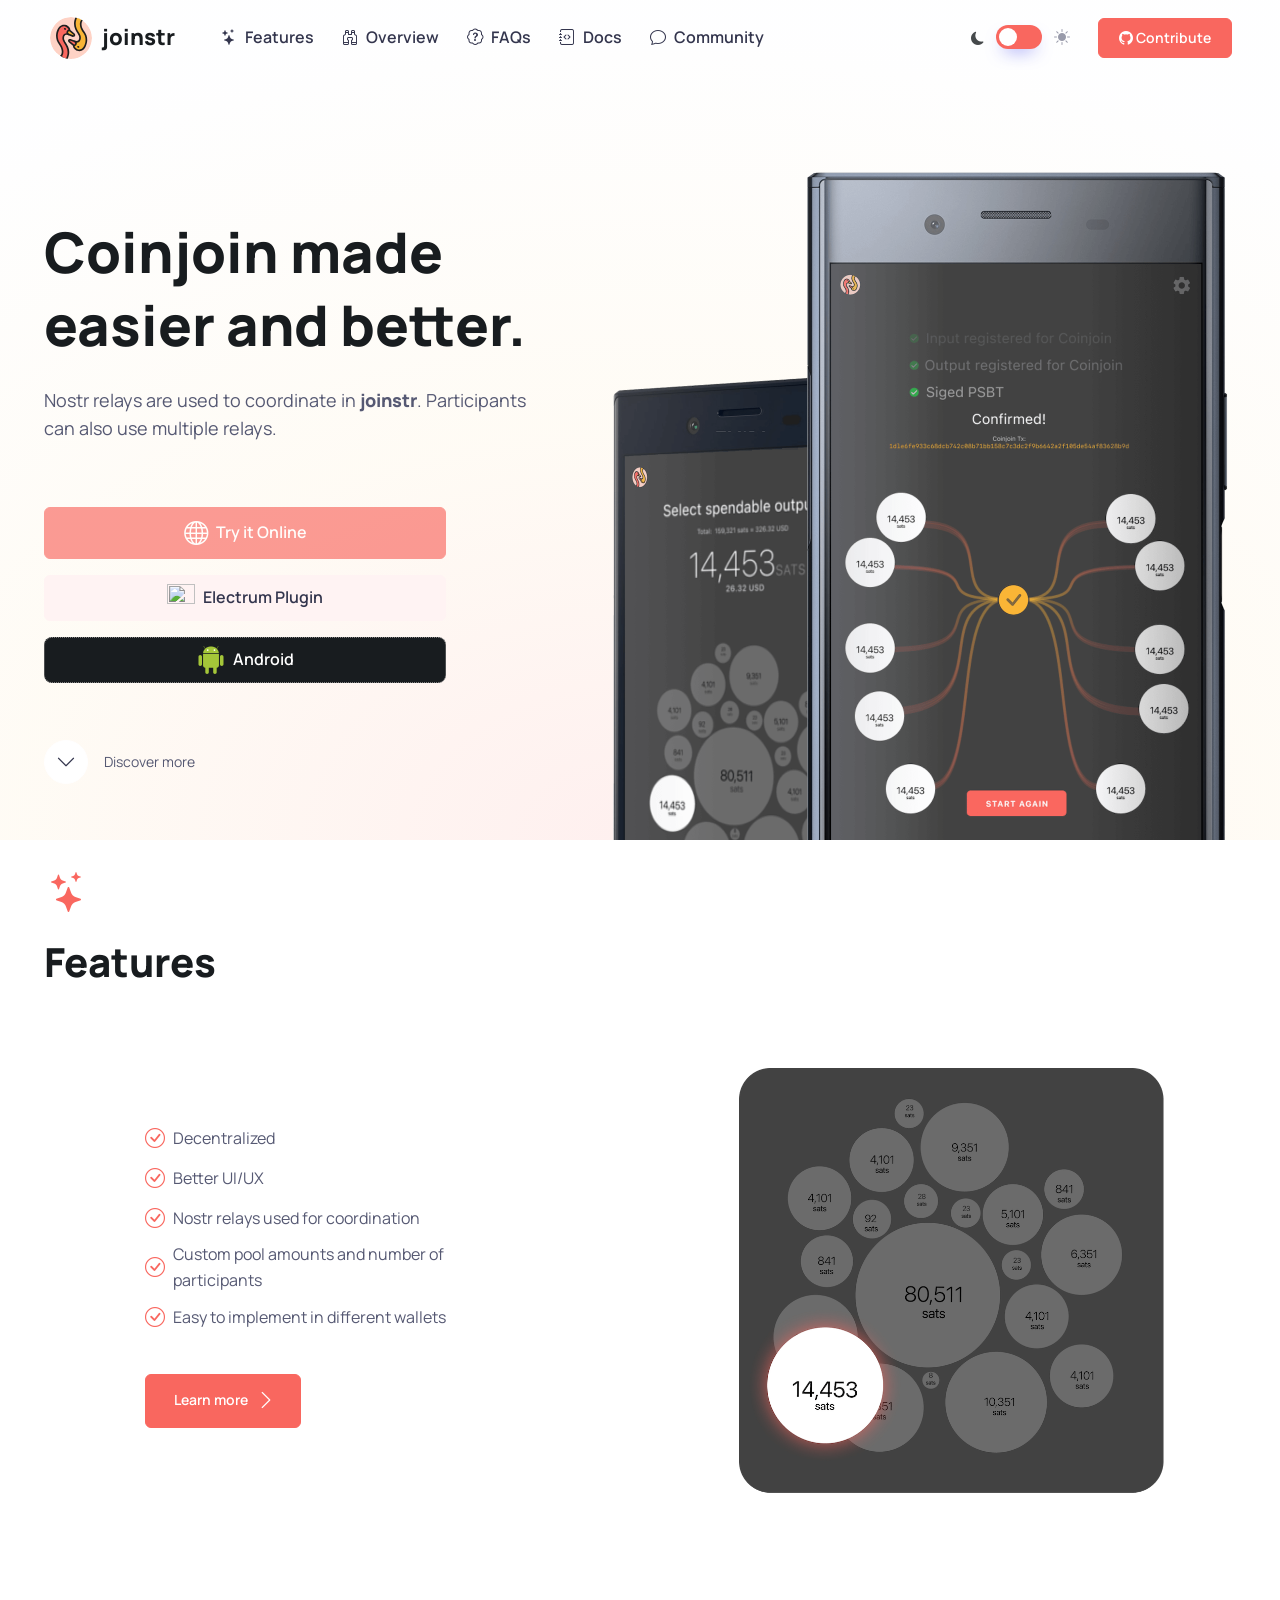
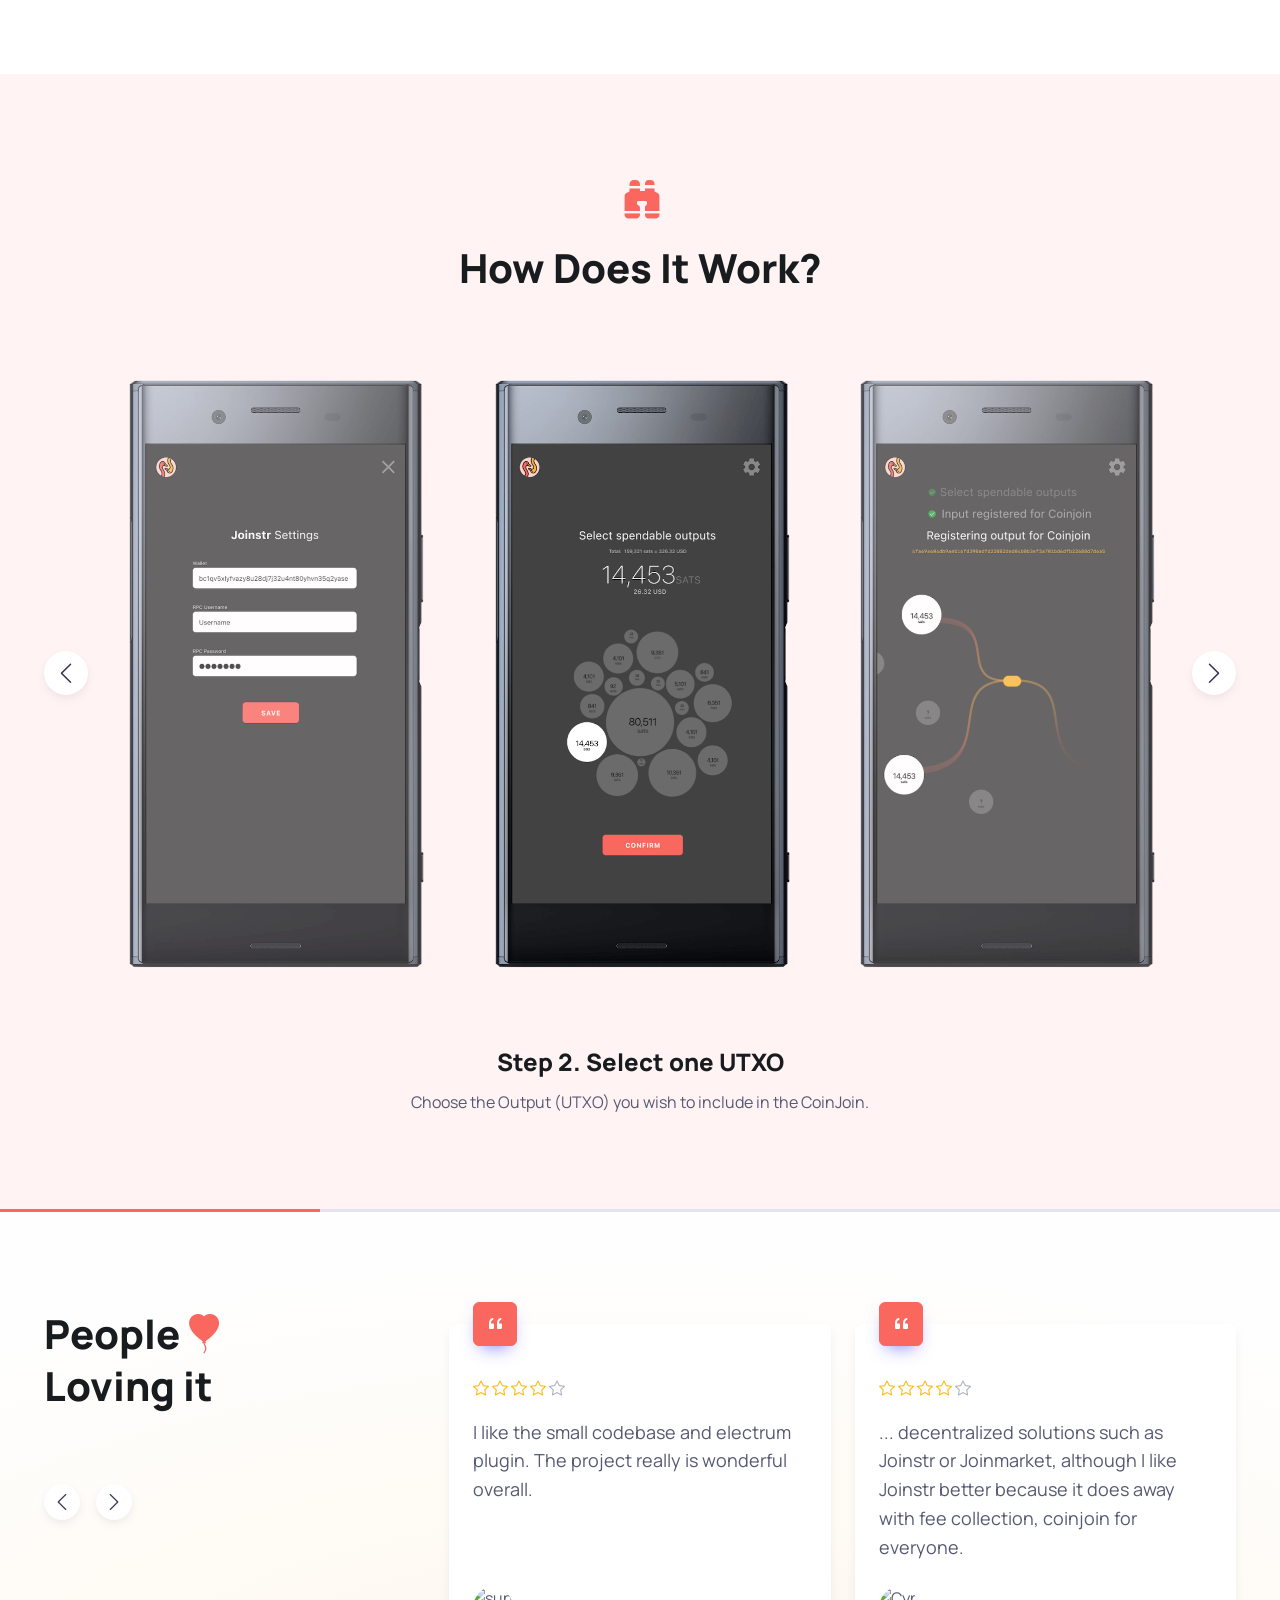
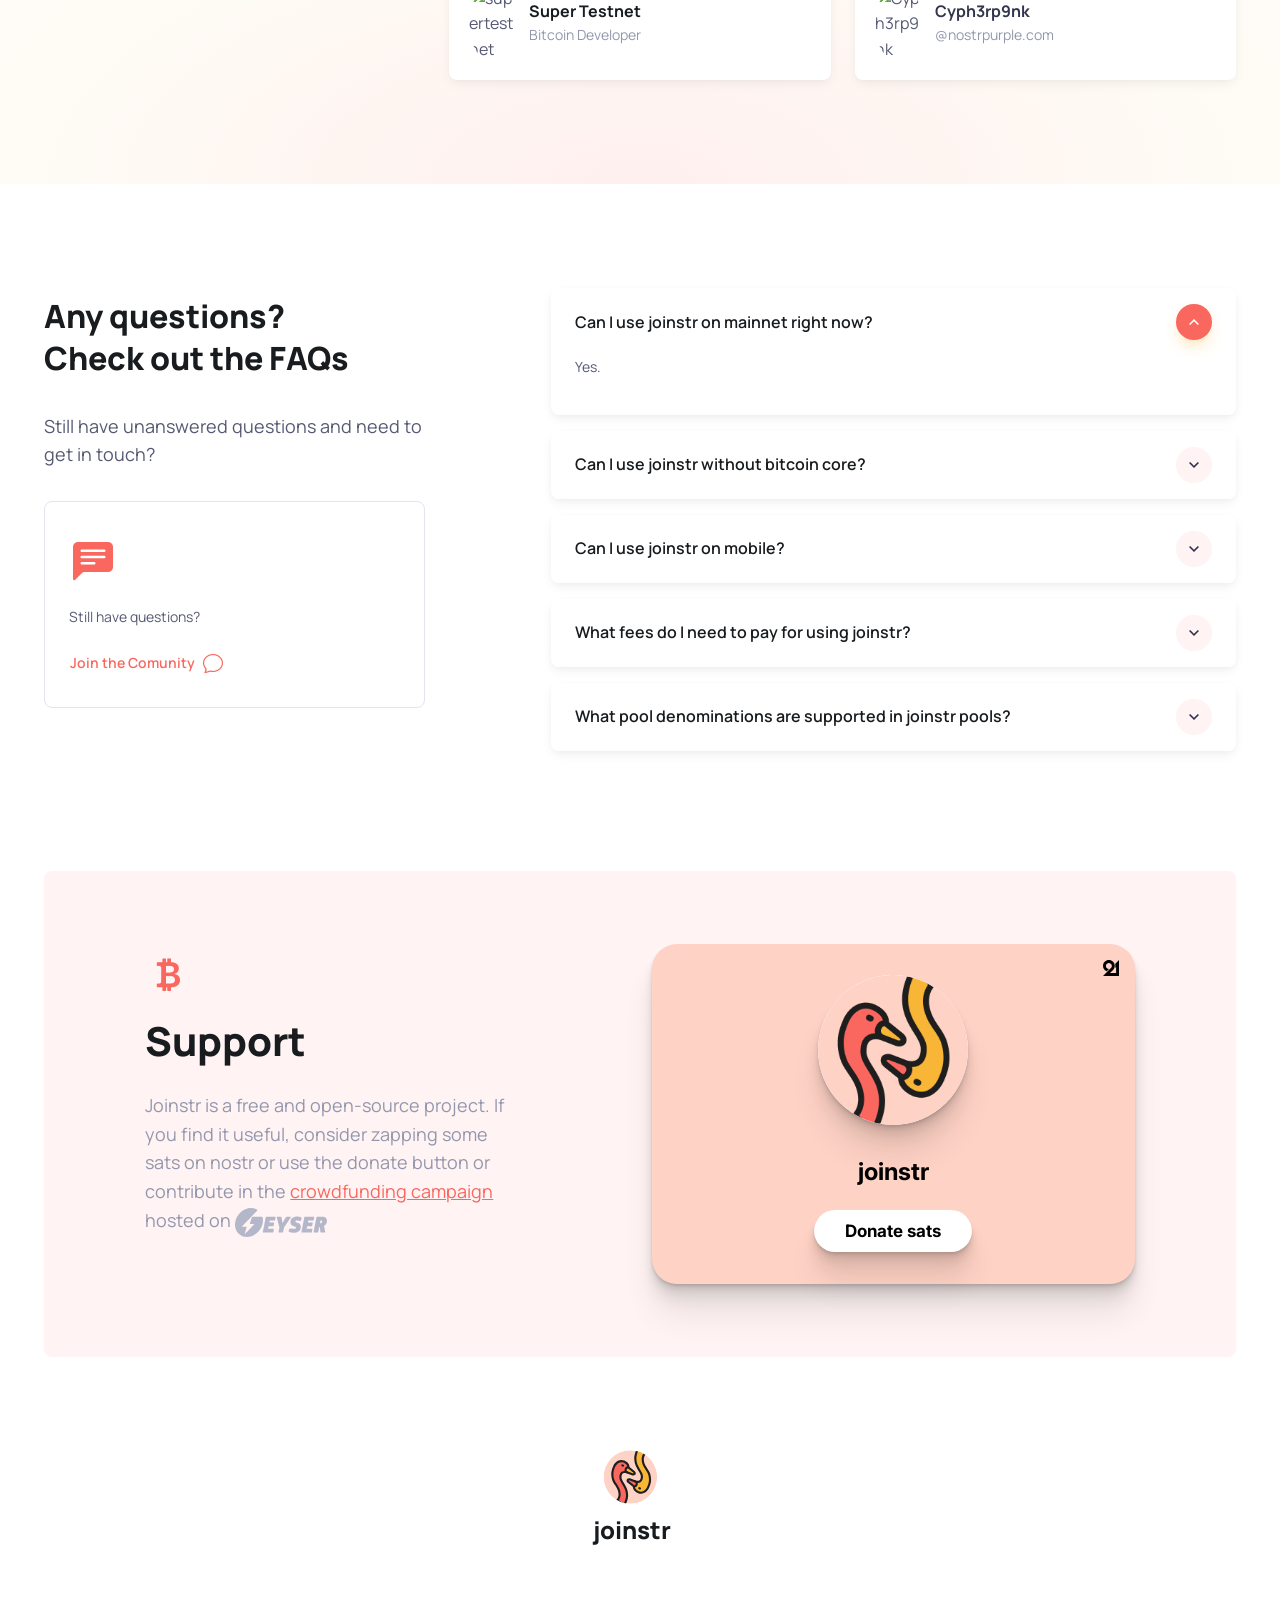
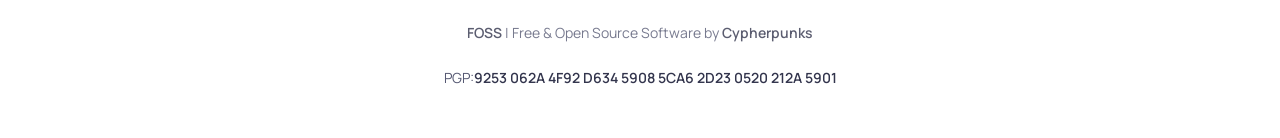
==== commit c06e99f0: "fix android bar" ====
--- a/index.html
+++ b/index.html
@@ -204,10 +204,11 @@
 							<!-- a href="#" target="_blank" class="btn btn-warning rounded text-dark col-md-10 btn-lg px-3 py-2 mb-3 disabled"><i class="bi bi-plus-square me-2 fs-4"></i> Save it as PWA</a-->
 							<a href="https://gitlab.com/invincible-privacy/joinstr/-/tree/main/plugin/zip" target="_blank" class="btn btn-secondary rounded col-md-10 btn-lg px-3 py-2 mb-3"><img src="https://electrum.org/logo/electrum_logo.png" class=" me-2" width="28" height="28"> Electrum Plugin</a>
 							<!--a href="#" target="_blank" class="btn btn-outline-primary rosa-bg rounded col-md-10 btn-lg px-3 py-2 mb-3 disabled"><i class="bi bi-cloud-arrow-down me-2 fs-4"></i> Docker Container</a-->
-							<a href="#" class="btn btn-dark col-md-10 btn-lg px-3 py-2 mb-3 disabled"  style="border: 1px grey dotted;">
-							<img src="./assets/android-logo.svg" class="light-mode-img" width="139" height="30" alt="Android">
-							<img src="./assets/android-logo.svg" class="dark-mode-img" width="139" height="30" alt="Android">
-							</a>
+							<a href="#" class="btn btn-dark col-md-10 btn-lg px-3 py-2 mb-3" style="border: 1px grey dotted; display: flex; align-items: center; justify-content: center;">
+								<img src="./assets/android-logo.svg" class="light-mode-img" width="28" height="28" alt="Android">
+								<img src="./assets/android-logo.svg" class="dark-mode-img" width="28" height="28" alt="Android">
+								<span class="ms-2">Android</span>
+							</a>							
 							<div class="position-relative d-inline-flex align-items-center justify-content-center justify-content-md-start mt-auto pt-3 pt-md-4 pb-xl-2">
 								<a href="#features" class="btn btn-icon btn-light bg-white stretched-link rounded-circle me-3" data-scroll="" data-scroll-offset="120">
 								<i class="bi bi-chevron-down"></i>
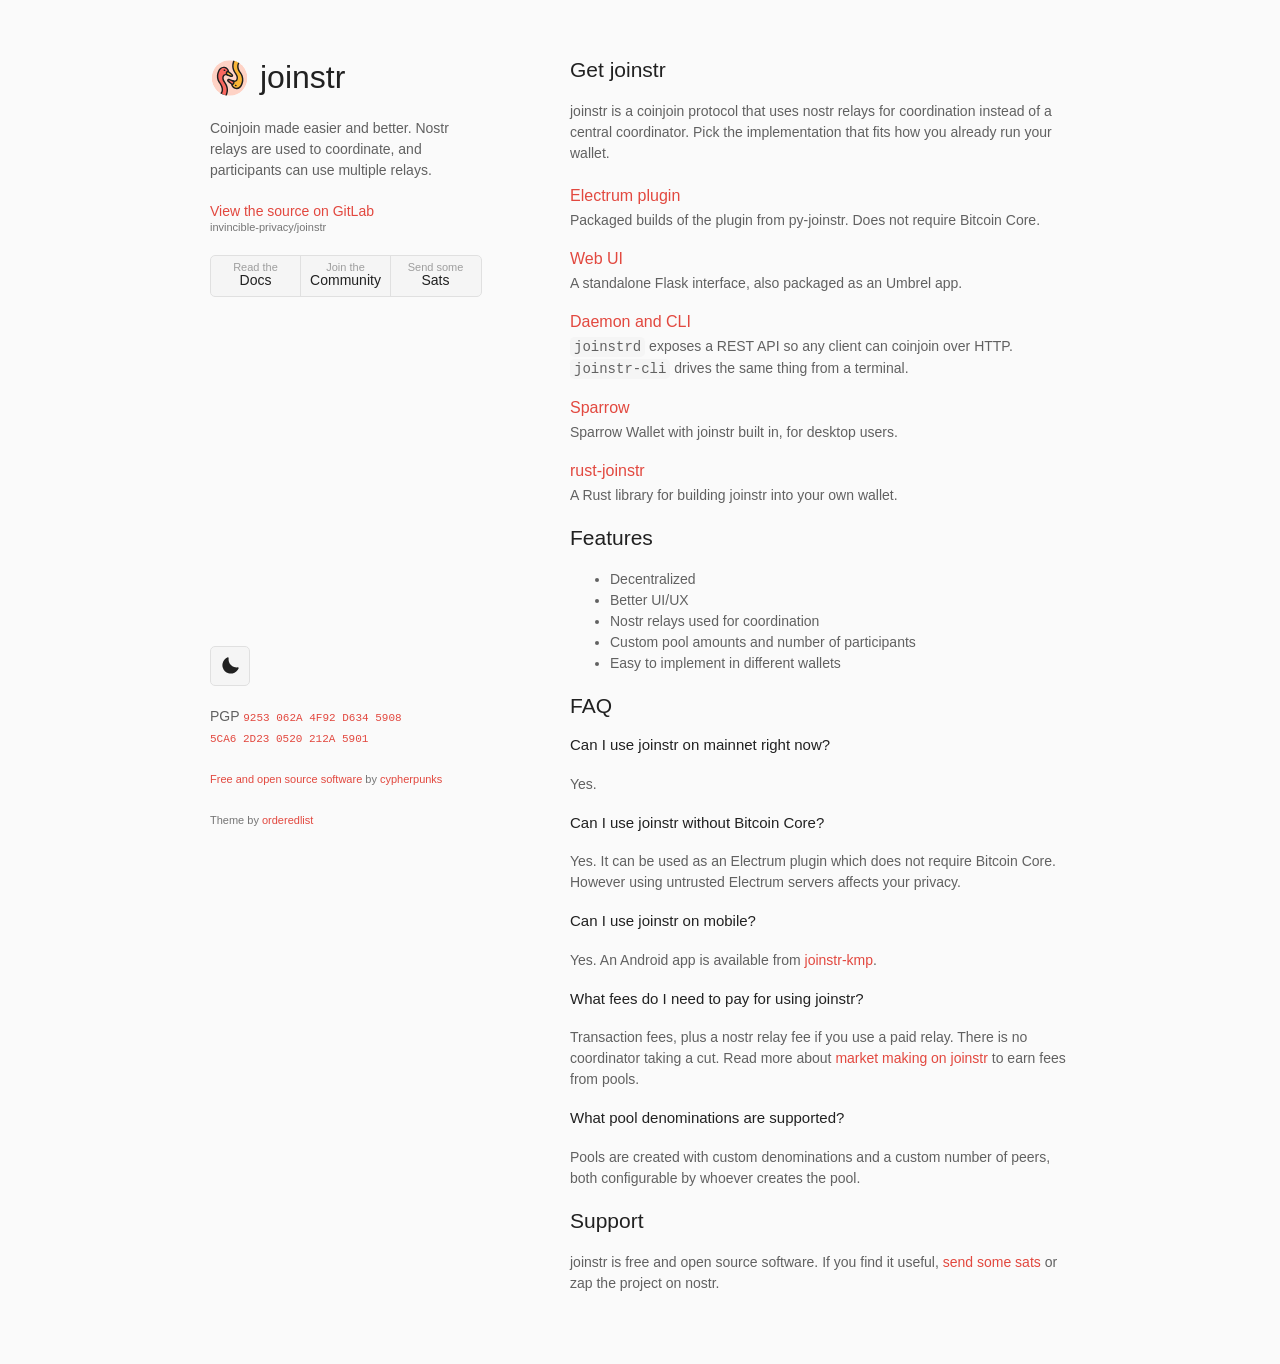
==== commit dd56cc81: "add joinstr website" ====
--- a/index.html
+++ b/index.html
@@ -1,685 +1,113 @@
 <!DOCTYPE html>
-<!-- saved from url=(0066) -->
-<html lang="en" class="dark-mode">
-	<head>
-		<meta http-equiv="Content-Type" content="text/html; charset=UTF-8">
-		<title>joinstr</title>
-		<!-- SEO Meta Tags -->
-		<meta name="description" content="Decentralized Coinjoin Implementation">
-		<meta name="keywords" content="bitcoin,privacy">
+<html lang="en">
 
-		<!-- Viewport -->
-		<meta name="viewport" content="width=device-width, initial-scale=1">
-		<!-- Favicon and Touch Icons -->
-		<link rel="apple-touch-icon" sizes="180x180" href="https://217918142-files.gitbook.io/~/files/v0/b/gitbook-x-prod.appspot.com/o/spaces%2FtPzj7pyFkGDKqqcqNQ0q%2Ficon%2FMSWkGe77X2USanwHyyQU%2Fjoinstr-new-logo.png?alt=media&token=02b0735c-7b0f-466d-a250-ed3b4e4a0b2a">
-		<link rel="icon" type="image/png" sizes="32x32" href="https://217918142-files.gitbook.io/~/files/v0/b/gitbook-x-prod.appspot.com/o/spaces%2FtPzj7pyFkGDKqqcqNQ0q%2Ficon%2FMSWkGe77X2USanwHyyQU%2Fjoinstr-new-logo.png?alt=media&token=02b0735c-7b0f-466d-a250-ed3b4e4a0b2a">
-		<link rel="icon" type="image/png" sizes="16x16" href="https://217918142-files.gitbook.io/~/files/v0/b/gitbook-x-prod.appspot.com/o/spaces%2FtPzj7pyFkGDKqqcqNQ0q%2Ficon%2FMSWkGe77X2USanwHyyQU%2Fjoinstr-new-logo.png?alt=media&token=02b0735c-7b0f-466d-a250-ed3b4e4a0b2a">
-		<!-- link rel="manifest" href="https://silicon.createx.studio/assets/favicon/site.webmanifest" -->
-		<link rel="mask-icon" href="https://217918142-files.gitbook.io/~/files/v0/b/gitbook-x-prod.appspot.com/o/spaces%2FtPzj7pyFkGDKqqcqNQ0q%2Ficon%2FMSWkGe77X2USanwHyyQU%2Fjoinstr-new-logo.png?alt=media&token=02b0735c-7b0f-466d-a250-ed3b4e4a0b2a" color="#F9B536">
-		<link rel="shortcut icon" href="https://217918142-files.gitbook.io/~/files/v0/b/gitbook-x-prod.appspot.com/o/spaces%2FtPzj7pyFkGDKqqcqNQ0q%2Ficon%2FMSWkGe77X2USanwHyyQU%2Fjoinstr-new-logo.png?alt=media&token=02b0735c-7b0f-466d-a250-ed3b4e4a0b2">
-		<meta name="msapplication-TileColor" content="#080032">
-		<meta name="msapplication-config" content="assets/favicon/browserconfig.xml">
-		<meta name="theme-color" content="#ffffff">
-		<!-- Vendor Styles -->
-		<link rel="stylesheet" media="screen" href="./assets/boxicons.min.css">
-		<link rel="stylesheet" media="screen" href="./assets/swiper-bundle.min.css">
-		<!-- Main Theme Styles + Bootstrap -->
-		<link rel="stylesheet" media="screen" href="./assets/theme.min.css">
-		<link rel="stylesheet" href="https://cdn.jsdelivr.net/npm/bootstrap-icons@1.11.1/font/bootstrap-icons.css">
-		<!-- Page loading styles -->
-		<style>
-			.page-loading {
-			position: fixed;
-			top: 0;
-			right: 0;
-			bottom: 0;
-			left: 0;
-			width: 100%;
-			height: 100%;
-			-webkit-transition: all .4s .2s ease-in-out;
-			transition: all .4s .2s ease-in-out;
-			background-color: #fff;
-			opacity: 0;
-			visibility: hidden;
-			z-index: 9999;
-			}
-			.dark-mode .page-loading {
-			background-color: #0b0f19;
-			}
-			.page-loading.active {
-			opacity: 1;
-			visibility: visible;
-			}
-			.page-loading-inner {
-			position: absolute;
-			top: 50%;
-			left: 0;
-			width: 100%;
-			text-align: center;
-			-webkit-transform: translateY(-50%);
-			transform: translateY(-50%);
-			-webkit-transition: opacity .2s ease-in-out;
-			transition: opacity .2s ease-in-out;
-			opacity: 0;
-			}
-			.disabled{ cursor: wait !important;}
-			.page-loading.active > .page-loading-inner {
-			opacity: 1;
-			}
-			.page-loading-inner > span {
-			display: block;
-			font-size: 1rem;
-			font-weight: normal;
-			color: #9397ad;
-			}
-			.dark-mode .page-loading-inner > span {
-			color: #fff;
-			opacity: .6;
-			}
-			.page-spinner {
-			display: inline-block;
-			width: 2.75rem;
-			height: 2.75rem;
-			margin-bottom: .75rem;
-			vertical-align: text-bottom;
-			border: .15em solid #b4b7c9;
-			border-right-color: transparent;
-			border-radius: 50%;
-			-webkit-animation: spinner .75s linear infinite;
-			animation: spinner .75s linear infinite;
-			}
-			.dark-mode .page-spinner {
-			border-color: rgba(255,255,255,.4);
-			border-right-color: transparent;
-			}
-			@-webkit-keyframes spinner {
-			100% {
-			-webkit-transform: rotate(360deg);
-			transform: rotate(360deg);
-			}
-			}
-			@keyframes spinner {
-			100% {
-			-webkit-transform: rotate(360deg);
-			transform: rotate(360deg);
-			}
-			}
-		</style>
-		<!-- Theme mode -->
-		<script async="" src="./assets/gtm.js"></script><script>
-			let mode = window.localStorage.getItem('mode'),
-			    root = document.getElementsByTagName('html')[0];
-			if (mode !== null && mode === 'dark') {
-			  root.classList.add('dark-mode');
-			} else {
-			  root.classList.remove('dark-mode');
-			}
-		</script>
-		<!-- Page loading scripts -->
-		<script>
-			(function () {
-			  window.onload = function () {
-			    const preloader = document.querySelector('.page-loading');
-			    preloader.classList.remove('active');
-			    setTimeout(function () {
-			      preloader.remove();
-			    }, 1000);
-			  };
-			})();
-		</script>
-		<!-- Body -->
-	<body>
-		<!-- Page loading spinner -->
-		<!-- Page wrapper for sticky footer -->
-		<!-- Wraps everything except footer to push footer to the bottom of the page if there is little content -->
-		<main class="page-wrapper">
-			<!-- Navbar -->
-			<!-- Remove "navbar-sticky" class to make navigation bar scrollable with the page -->
-			<header class="header navbar navbar-expand-lg position-absolute navbar-sticky navbar-stuck">
-				<div class="container px-3">
-					<a href="#" class="navbar-brand pe-3">
-					<img src="./assets/logo.svg" width="47" alt="joinstr">
-					joinstr
-					</a>
-					<div id="navbarNav" class="offcanvas offcanvas-end">
-						<div class="offcanvas-header border-bottom">
-							<img src="./assets/logo.svg" width="24" alt="joinstr">
-							<h5 class="offcanvas-title">Menu</h5>
-							<button type="button" class="btn-close" data-bs-dismiss="offcanvas" aria-label="Close"></button>
-						</div>
-						<div class="offcanvas-body">
-							<ul class="navbar-nav me-auto mb-2 mb-lg-0">
-								<li class="nav-item d-md-block d-lg-none">
-									<a href="#top" class="nav-link"><i class="btn-scroll-top-icon bi bi-chevron-up me-2"></i> Up</a>
-								</li>
-								<li class="nav-item">
-									<a href="#features" class="nav-link"><i class="btn-scroll-top-icon bi bi-stars me-2"></i> Features</a>
-								</li>
-								<li class="nav-item">
-									<a href="#how" class="nav-link"><i class="btn-scroll-top-icon bi bi-binoculars me-2"></i> Overview</a>
-								</li>
-								<li class="nav-item">
-									<a href="#faqs" class="nav-link"><i class="btn-scroll-top-icon bi bi-patch-question me-2"></i> FAQs</a>
-								</li>
-								<li class="nav-item">
-									<a href="https://docs.joinstr.xyz" target="_blank" class="nav-link"><i class="btn-scroll-top-icon bi bi-journal-code me-2"></i> Docs</a>
-								</li>
-								<li class="nav-item">
-									<a href="https://simplex.chat/contact/#/?v=2-7&smp=smp%3A%2F%2Fhejn2gVIqNU6xjtGM3OwQeuk8ZEbDXVJXAlnSBJBWUA%3D%40smp16.simplex.im%2F6sgt5HXO67waS511ySjAjMdfVTlxH40f%23%2F%3Fv%3D1-3%26dh%3DMCowBQYDK2VuAyEAEnBG0EnXUdVnkDclCItASoAeCedLR6ohSzaKZutFtQw%253D%26srv%3Dp3ktngodzi6qrf7w64mmde3syuzrv57y55hxabqcq3l5p6oi7yzze6qd.onion&data=%7B%22type%22%3A%22group%22%2C%22groupLinkId%22%3A%22kWH8D7W0oqPF9Rxa3dVgGQ%3D%3D%22%7D" target="_blank" class="nav-link"><i class="btn-scroll-top-icon bi bi-chat me-2"></i>  Community</a>
-								</li>
-								<!-- li class="nav-item">
-									<a href="https://gitlab.com/1440000bytes/joinstr/" class="nav-link"><i class="btn-scroll-top-icon bi bi-code me-2"></i>  Code</a>
-									</li-->
-							</ul>
-						</div>
-						<div class="offcanvas-header border-top">
-							<a href="https://gitlab.com/1440000bytes/joinstr/" class="btn btn-primary w-100" target="_blank" rel="noopener">
-							<i class="bi bi-github"></i>
-							&nbsp;Contribute
-							</a>
-						</div>
-					</div>
-					<div class="form-check form-switch mode-switch pe-lg-1 ms-auto me-4" data-bs-toggle="mode">
-						<input type="checkbox" class="form-check-input" id="theme-mode">
-						<label class="form-check-label d-none d-sm-block" for="theme-mode"><i class="bi bi-moon-fill mt-0 rosa" style="font-size:83%;opacity:.8;"></i></label>
-						<label class="form-check-label d-none d-sm-block" for="theme-mode"><i class="bi bi-brightness-high-fill rosa" style="opacity:.6;"></i></label>
-					</div>
-					<button type="button" class="navbar-toggler" data-bs-toggle="offcanvas" data-bs-target="#navbarNav" aria-controls="navbarNav" aria-expanded="false" aria-label="Toggle navigation">
-					<span class="navbar-toggler-icon"></span>
-					</button>
-					<a href="https://gitlab.com/1440000bytes/joinstr/" class="btn btn-primary btn-sm fs-sm rounded d-none d-lg-inline-flex" target="_blank" rel="noopener">
-					<i class="bi bi-github"></i>
-					&nbsp;Contribute
-					</a>
-				</div>
-			</header>
-			<!-- Hero -->
-			<section class="overflow-hidden pt-5" style="background: radial-gradient(116.18% 118% at 50% 100%, #f9675f1a 0%, #f9b5360d 41.83%, rgba(241, 244, 253, 0.07) 82.52%);">
-				<div class="container pt-3 pt-sm-4 pt-xl-5">
-					<div class="row pt-md-2 pt-lg-5">
-						<div class="col-md-5 d-flex flex-column mt-md-4 pt-5 pb-3 pb-sm-4 py-md-5">
-							<h1 class="display-4 text-center text-md-start mb-4">Coinjoin made easier and better.</h1>
-							<p class="fs-lg text-center text-md-start pb-2 pb-md-3 mb-4 mb-lg-5">Nostr relays are used to coordinate in <strong>joinstr</strong>. Participants can also use multiple relays.</p>
-							<a href="#" target="_blank" class="btn btn-primary rounded col-md-10 btn-lg px-3 py-2 mb-3 disabled"><i class="bi bi-globe pe-2 fs-4"></i> Try it Online</a>
-							<!-- a href="#" target="_blank" class="btn btn-warning rounded text-dark col-md-10 btn-lg px-3 py-2 mb-3 disabled"><i class="bi bi-plus-square me-2 fs-4"></i> Save it as PWA</a-->
-							<a href="https://gitlab.com/invincible-privacy/joinstr/-/tree/main/plugin/zip" target="_blank" class="btn btn-secondary rounded col-md-10 btn-lg px-3 py-2 mb-3"><img src="https://electrum.org/logo/electrum_logo.png" class=" me-2" width="28" height="28"> Electrum Plugin</a>
-							<!--a href="#" target="_blank" class="btn btn-outline-primary rosa-bg rounded col-md-10 btn-lg px-3 py-2 mb-3 disabled"><i class="bi bi-cloud-arrow-down me-2 fs-4"></i> Docker Container</a-->
-							<a href="#" class="btn btn-dark col-md-10 btn-lg px-3 py-2 mb-3" style="border: 1px grey dotted; display: flex; align-items: center; justify-content: center;">
-								<img src="./assets/android-logo.svg" class="light-mode-img" width="28" height="28" alt="Android">
-								<img src="./assets/android-logo.svg" class="dark-mode-img" width="28" height="28" alt="Android">
-								<span class="ms-2">Android</span>
-							</a>							
-							<div class="position-relative d-inline-flex align-items-center justify-content-center justify-content-md-start mt-auto pt-3 pt-md-4 pb-xl-2">
-								<a href="#features" class="btn btn-icon btn-light bg-white stretched-link rounded-circle me-3" data-scroll="" data-scroll-offset="120">
-								<i class="bi bi-chevron-down"></i>
-								</a>
-								<span class="fs-sm">Discover more</span>
-							</div>
-						</div>
-						<div class="col-md-7 align-self-end">
-							<div class="position-relative overflow-hidden mt-4 pb-3 pt-4 mx-auto me-md-0" style="max-width: 632px;">
-								<div class="ratio ratio-1x1"></div>
-								<img src="./assets/hero-phone-1.png" class="rellax position-absolute top-0 start-0 zindex-2" data-rellax-speed="1.6" data-disable-parallax-down="md" alt="Phone" style="transform: translate3d(0px, 0px, 0px);">
-								<img src="./assets/hero-phone-2.png" class="rellax position-absolute top-0 start-0" data-rellax-speed="2.8" data-disable-parallax-down="md" alt="Phone" style="transform: translate3d(0px, 0px, 0px);">
-							</div>
-						</div>
-					</div>
-				</div>
-				</div>
-			</section>
-			<!-- Brands (carousel on screens < 1100px) -->
+<head>
+  <meta charset="UTF-8"/>
+  <title>joinstr</title>
 
-			<!-- Fetures -->
-			<section id="features" class="container pt-lg-2 pt-xl-3 pb-3 pb-xl-5 mt-n2 mt-sm-0 mb-2 mb-md-4 mb-lg-5">
-				<i class="bi bi-stars d-block fs-1 text-primary ms-1 mb-2 py-1"></i>
-				<h2 class="fs-1 d-block text-md-start mb-4">Features</h2>
-				<div class="row align-items-center my-3 py-md-3 py-lg-5">
-					<div class="col-md-6 col-xl-5 offset-lg-1 offset-xl-2 order-md-2 mb-2 mb-md-0 pb-4 pb-md-0">
-						<div class="position-relative mx-auto mx-md-0" style="max-width: 469px;">
-							<img src="./assets/screen01.png" class="rellax d-block" alt="Screen" data-rellax-percentage="0.5" data-rellax-speed="-0.5" data-disable-parallax-down="md" style="transform: translate3d(-4px, 40px, 0px);">
-							<div class="rellax position-absolute top-0 end-0 w-100 h-100" data-rellax-percentage="0.5" data-rellax-speed="0.75" data-disable-parallax-down="md" style="transform: translate3d(-21px, -60px, 0px);">
-								<img src="./assets/screen02.png" alt="Screen">
-							</div>
-						</div>
-					</div>
-					<div class="col-md-6 col-lg-5 col-xl-4 offset-xl-1 order-md-1 pb-md-4">
-						<ul class="list-unstyled pb-3 mb-3">
-							<li class="d-flex align-items-center mb-2">
-								<i class="bi bi-check-circle fs-xl text-primary me-2"></i>
-								Decentralized
-							</li>
-							<li class="d-flex align-items-center mb-2">
-								<i class="bi bi-check-circle fs-xl text-primary me-2"></i>
-								Better UI/UX
-							</li>
-							<li class="d-flex align-items-center mb-2">
-								<i class="bi bi-check-circle fs-xl text-primary me-2"></i>
-								Nostr relays used for coordination
-							</li>
-							<li class="d-flex align-items-center mb-2">
-								<i class="bi bi-check-circle fs-xl text-primary me-2"></i>
-								Custom pool amounts and number of participants
-							</li>
-							<li class="d-flex align-items-center mb-2">
-								<i class="bi bi-check-circle fs-xl text-primary me-2"></i>
-								Easy to implement in different wallets
-							</li>
-						</ul>
-						<a href="https://docs.joinstr.xyz" target="_blank" class="btn btn-primary">
-						Learn more
-						<i class="bi bi-chevron-right fs-xl ms-2 me-n1"></i>
-						</a>
-					</div>
-				</div>
-				<!-- div class="row align-items-center mt-2 mt-md-0 pt-5 pt-md-4 pt-lg-0 pb-md-3 pb-lg-5">
-					<div class="col-md-6 col-lg-5 offset-xl-1 mb-2 mb-md-0 pb-4 pb-md-0">
-						<div class="position-relative mx-auto mx-md-0" style="max-width: 462px;">
-							<img src="./assets/screen03.png" class="rellax d-block" alt="Screen" data-rellax-percentage="0.5" data-rellax-speed="-0.5" data-disable-parallax-down="md" style="transform: translate3d(0px, 0px, 0px);">
-							<div class="rellax position-absolute top-0 end-0 w-100 h-100 me-md-n3" data-rellax-percentage="0.5" data-rellax-speed="0.75" data-disable-parallax-down="md" style="transform: translate3d(0px, -21, 0px);">
-								<img src="./assets/screen04.png" alt="Screen">
-							</div>
-						</div>
-					</div>
-					<div class="col-md-6 col-xl-5 offset-lg-1">
-						<h2 class="pb-3">Seamesly Coordinated CoinJoins</h2>
-						<div class="row row-cols-1 row-cols-sm-2 text-start pb-3">
-							<div class="col pb-4">
-								<div class="d-table bg-secondary rounded-3 flex-shrink-0 p-3 mb-3">
-									<img src="./assets/payments.svg" alt="Easy Payments">
-								</div>
-								<p class="mb-0">Define your CoinJoin demomination. It will set the pool min participation amount for others to join.</p>
-							</div>
-							<div class="col pb-4">
-								<div class="d-table bg-secondary rounded-3 flex-shrink-0 p-3 mb-3">
-									<img src="./assets/cashback.svg" alt="Regular Cashback">
-								</div>
-								<p class="mb-0">Join the freedom to use different denominations that work for you instead of... well you know!</p>
-							</div>
-						</div>
-						<a href="https://docs.joinstr.xyz" target="_blank" class="btn btn-primary">
-						Learn more
-						<i class="bi bi-chevron-right fs-xl ms-2 me-n1"></i>
-						</a>
-					</div>
-				</div -->
-				<!-- Extra spacing for dark mode only -->
-				<div class="pt-5 d-none d-dark-mode-block"></div>
-			</section>
-			<!-- How it works (Slider) -->
-			<section id="how" class="position-relative bg-secondary py-5">
-				<div class="container mt-3 pt-md-2 pt-lg-4 pb-2 pb-md-4 pb-lg-5">
-					<i class="bi text-center bi-binoculars-fill d-block fs-1 text-primary ms-1 mb-2 py-1"></i>
-					<h2 class="h1 text-center pb-2 pb-md-0 mb-4 mb-md-5">How Does It Work?</h2>
-					<div class="position-relative mx-5">
-						<!-- Slider prev/next buttons -->
-						<button type="button" id="prev-screen" class="btn btn-prev btn-icon position-absolute top-50 start-0 ms-n5 translate-middle-y" tabindex="0" aria-label="Previous slide" aria-controls="swiper-wrapper-38bff0395258959f">
-						<i class="bi bi-chevron-left"></i>
-						</button>
-						<button type="button" id="next-screen" class="btn btn-next btn-icon position-absolute top-50 end-0 me-n5 translate-middle-y" tabindex="0" aria-label="Next slide" aria-controls="swiper-wrapper-38bff0395258959f">
-						<i class="bi bi-chevron-right"></i>
-						</button>
-						<!-- Phone frame -->
-						<div class="position-absolute top-0 start-50 translate-middle-x h-100 w-100 w-md-33 zindex-5">
-							<div class="d-flex bg-repeat-0 bg-size-cover w-100 h-100 mx-auto" style="max-width: 328px; background-image: url(assets/img/landing/app-showcase/screens/phone-frame.png);"></div>
-						</div>
-						<!-- Phone screen -->
-						<div class="position-absolute top-0 start-50 translate-middle-x h-100 w-100 w-md-33">
-							<div class="d-flex bg-repeat-0 bg-size-cover w-100 h-100 mx-auto" style="max-width: 328px; background-image: url(assets/img/landing/app-showcase/screens/phone-screen.png);"></div>
-						</div>
-						<!-- Swiper slider -->
-						<div class="swiper mobile-app-slider swiper-initialized swiper-horizontal swiper-pointer-events swiper-backface-hidden" data-swiper-options="{
-							&quot;slidesPerView&quot;: 1,
-							&quot;centeredSlides&quot;: true,
-							&quot;loop&quot;: true,
-							&quot;tabs&quot;: true,
-							&quot;pagination&quot;: {
-							&quot;el&quot;: &quot;#swiper-progress&quot;,
-							&quot;type&quot;: &quot;progressbar&quot;
-							},
-							&quot;navigation&quot;: {
-							&quot;prevEl&quot;: &quot;#prev-screen&quot;,
-							&quot;nextEl&quot;: &quot;#next-screen&quot;
-							},
-							&quot;breakpoints&quot;: {
-							&quot;768&quot;: { &quot;slidesPerView&quot;: 3 }
-							}
-							}">
-							<div class="swiper-wrapper" id="swiper-wrapper-38bff0395258959f" aria-live="polite" style="transition-duration: 0ms; transform: translate3d(-800px, 0px, 0px);">
-								<div class="swiper-slide swiper-slide-duplicate swiper-slide-duplicate-next" data-swiper-tab="#text-2" data-swiper-slide-index="1" style="width: 400px;" role="group" aria-label="2 / 4">
-									<img src="./assets/02.png" class="d-block mx-auto" width="328" alt="Screen">
-								</div>
-								<div class="swiper-slide swiper-slide-duplicate" data-swiper-tab="#text-3" data-swiper-slide-index="2" style="width: 400px;" role="group" aria-label="3 / 4">
-									<img src="./assets/03.png" class="d-block mx-auto" width="328" alt="Screen">
-								</div>
-								<div class="swiper-slide swiper-slide-duplicate swiper-slide-prev" data-swiper-tab="#text-4" data-swiper-slide-index="3" style="width: 400px;" role="group" aria-label="4 / 4">
-									<img src="./assets/04.png" class="d-block mx-auto" width="328" alt="Screen">
-								</div>
-								<!-- Item -->
-								<div class="swiper-slide swiper-slide-active" data-swiper-tab="#text-1" data-swiper-slide-index="0" style="width: 400px;" role="group" aria-label="1 / 4">
-									<img src="./assets/01.png" class="d-block mx-auto" width="328" alt="Screen">
-								</div>
-								<!-- Item -->
-								<div class="swiper-slide swiper-slide-next" data-swiper-tab="#text-2" data-swiper-slide-index="1" style="width: 400px;" role="group" aria-label="2 / 4">
-									<img src="./assets/02.png" class="d-block mx-auto" width="328" alt="Screen">
-								</div>
-								<!-- Item -->
-								<div class="swiper-slide" data-swiper-tab="#text-3" data-swiper-slide-index="2" style="width: 400px;" role="group" aria-label="3 / 4">
-									<img src="./assets/03.png" class="d-block mx-auto" width="328" alt="Screen">
-								</div>
-								<!-- Item -->
-								<div class="swiper-slide swiper-slide-duplicate-prev" data-swiper-tab="#text-4" data-swiper-slide-index="3" style="width: 400px;" role="group" aria-label="4 / 4">
-									<img src="./assets/04.png" class="d-block mx-auto" width="328" alt="Screen">
-								</div>
-								<div class="swiper-slide swiper-slide-duplicate swiper-slide-duplicate-active" data-swiper-tab="#text-1" data-swiper-slide-index="0" style="width: 400px;" role="group" aria-label="1 / 4">
-									<img src="./assets/01.png" class="d-block mx-auto" width="328" alt="Screen">
-								</div>
-								<div class="swiper-slide swiper-slide-duplicate swiper-slide-duplicate-next" data-swiper-tab="#text-2" data-swiper-slide-index="1" style="width: 400px;" role="group" aria-label="2 / 4">
-									<img src="./assets/02.png" class="d-block mx-auto" width="328" alt="Screen">
-								</div>
-								<div class="swiper-slide swiper-slide-duplicate" data-swiper-tab="#text-3" data-swiper-slide-index="2" role="group" aria-label="3 / 4" style="width: 400px;">
-									<img src="./assets/03.png" class="d-block mx-auto" width="328" alt="Screen">
-								</div>
-							</div>
-							<span class="swiper-notification" aria-live="assertive" aria-atomic="true"></span>
-						</div>
-					</div>
-					<!-- Swiper tabs (Description text) -->
-					<div class="row justify-content-center pt-4 mt-2 mt-md-3">
-						<div class="swiper-tabs col-xl-6 col-lg-7 col-md-8 text-center">
-							<!-- Text 1 -->
-							<div id="text-1" class="swiper-tab active">
-								<h3 class="h4 pb-1 mb-2">Step 2. Select one UTXO </h3>
-								<p class="mb-0">Choose the Output (UTXO) you wish to include in the CoinJoin.</p>
-							</div>
-							<!-- Text 2 -->
-							<div id="text-2" class="swiper-tab">
-								<h3 class="h4 pb-1 mb-2">Step 3. Wait for other participants</h3>
-								<p class="mb-0">Once joinstr client initiates the process, you will be notified about each step.</p>
-							</div>
-							<!-- Text 3 -->
-							<div id="text-3" class="swiper-tab">
-								<h3 class="h4 pb-1 mb-2">Step 4. Get coinjoined UTXO in the end</h3>
-								<p class="mb-0">When completed, you will see the coinjoin transaction ID and other details.</p>
-							</div>
-							<!-- Text 4 -->
-							<div id="text-4" class="swiper-tab">
-								<h3 class="h4 pb-1 mb-2">Step 1. Define <strong>joinstr</strong> Settings</h3>
-								<p class="mb-0">Configure different options. This includes setting up wallet, RPC access, nostr relay, denomination, number of peers etc.</p>
-							</div>
-						</div>
-					</div>
-				</div>
-				<!-- Slider progress -->
-				<div id="swiper-progress" class="swiper-pagination bottom-0 swiper-pagination-progressbar swiper-pagination-horizontal" style="top: auto;"><span class="swiper-pagination-progressbar-fill" style="transform: translate3d(0px, 0px, 0px) scaleX(0.25) scaleY(1); transition-duration: 300ms;"></span></div>
-			</section>
-			<!-- Testimonials -->
-			<section id="reviews" class="py-5 mb-md-2" style="background: radial-gradient(116.18% 118% at 50% 100%, #f9675f1a 0%, #f9b5360d 41.83%, rgba(241, 244, 253, 0.07) 82.52%);">
-				<div class="container py-lg-4">
-					<div class="row py-md-3">
-						<div class="col-xl-3 col-lg-4 pt-2">
-							<h2 class="h1 text-center text-lg-start pb-2">People<i class="bi text-center bi-balloon-heart-fill fs-1 text-primary ms-1 mb-2 py-1"></i> Loving it</h2>
-							<!-- Slider prev/next buttons -->
-							<div class="d-flex justify-content-center justify-content-lg-start pt-lg-5">
-								<button type="button" id="prev-review" class="btn btn-prev btn-icon btn-sm me-3" tabindex="0" aria-label="Previous slide" aria-controls="swiper-wrapper-e9dfa434b6421d9a">
-									<i class="bi bi-chevron-left"></i>
-								</button>
-								<button type="button" id="next-review" class="btn btn-next btn-icon btn-sm" tabindex="0" aria-label="Next slide" aria-controls="swiper-wrapper-e9dfa434b6421d9a">
-									<i class="bi bi-chevron-right"></i>
-								</button>
-							</div>
-						</div>
-						<div class="col-lg-8 offset-xl-1 pt-4 mt-2 mt-md-3 mt-lg-0 pt-lg-0">
-							<div class="px-2 px-sm-0">
-								<div class="swiper mx-n2 swiper-initialized swiper-horizontal swiper-pointer-events swiper-backface-hidden" data-swiper-options="{
-									&quot;slidesPerView&quot;: 1,
-									&quot;spaceBetween&quot;: 8,
-									&quot;navigation&quot;: {
-									&quot;prevEl&quot;: &quot;#prev-review&quot;,
-									&quot;nextEl&quot;: &quot;#next-review&quot;
-									},
-									&quot;loop&quot;: true,
-									&quot;breakpoints&quot;: {
-									&quot;600&quot;: { &quot;slidesPerView&quot;: 2 }
-									}
-									}">
-									<div class="swiper-wrapper" id="swiper-wrapper-e9dfa434b6421d9a" aria-live="polite" style="transition-duration: 0ms; transform: translate3d(-432px, 0px, 0px);">
-										<!-- Testimonial for Super Testnet -->
-										<div class="swiper-slide h-auto pt-4 pb-3 px-2 swiper-slide-active" data-swiper-slide-index="0" style="width: 432px; margin-right: 8px;" role="group" aria-label="1 / 2">
-											<div class="d-flex flex-column h-100 px-2 px-sm-0 mb-0">
-												<div class="card h-100 position-relative border-0 shadow-sm pt-4">
-													<span class="btn btn-icon btn-primary shadow-primary pe-none position-absolute top-0 start-0 translate-middle-y ms-4">
-														<i class="bi bi-quote"></i>
-													</span>
-													<blockquote class="card-body pb-4 mb-0">
-														<div class="text-nowrap pt-1 mb-3">
-															<i class="bi bi-star text-warning"></i>
-															<i class="bi bi-star text-warning"></i>
-															<i class="bi bi-star text-warning"></i>
-															<i class="bi bi-star text-warning"></i>
-															<i class="bi bi-star text-muted opacity-75"></i>
-														</div>
-														<p class="fs-lg mb-0">I like the small codebase and electrum plugin. The project really is wonderful overall.</p>
-													</blockquote>
-													<div class="card-footer d-flex align-items-center border-0 pt-0">
-														<img src="https://i.ibb.co/nbwFgVg/twitter-avi-gender-balanced-figure.png" width="48" class="rounded-circle ms-n1" alt="supertestnet">
-														<div class="ps-2 ms-1">
-															<h6 class="fs-base fw-semibold mb-0"><a href="https://twitter.com/super_testnet"></a>Super Testnet</h6>
-															<span class="fs-sm text-muted">Bitcoin Developer</span>
-														</div>
-													</div>
-												</div>
-											</div>
-										</div>
-										<!-- Testimonial for Cyph3rp9nk -->
-										<div class="swiper-slide h-auto pt-4 pb-3 px-2" data-swiper-slide-index="1" style="width: 432px; margin-right: 8px;" role="group" aria-label="2 / 2">
-											<div class="d-flex flex-column h-100 px-2 px-sm-0 mb-0">
-												<div class="card h-100 position-relative border-0 shadow-sm pt-4">
-													<span class="btn btn-icon btn-primary shadow-primary pe-none position-absolute top-0 start-0 translate-middle-y ms-4">
-														<i class="bi bi-quote"></i>
-													</span>
-													<blockquote class="card-body pb-4 mb-0">
-														<div class="text-nowrap pt-1 mb-3">
-															<i class="bi bi-star text-warning"></i>
-															<i class="bi bi-star text-warning"></i>
-															<i class="bi bi-star text-warning"></i>
-															<i class="bi bi-star text-warning"></i>
-															<i class="bi bi-star text-muted opacity-75"></i>
-														</div>
-														<p class="fs-lg mb-0">... decentralized solutions such as Joinstr or Joinmarket, although I like Joinstr better because it does away with fee collection, coinjoin for everyone.</p>
-													</blockquote>
-													<div class="card-footer d-flex align-items-center border-0 pt-0">
-														<img src="https://primal.b-cdn.net/media-cache?s=s&a=1&u=https%3A%2F%2Fm.primal.net%2FHINp.jpg" width="48" class="rounded-circle ms-n1" alt="Cyph3rp9nk">
-														<div class="ps-2 ms-1">
-															<h6 class="fs-base fw-semibold mb-0"><a href="https://primal.net/e/note1cu8dgjx3q8vtmdzyvmrn2984hdsdtmsraafv0je3k7suue8qlm3qkkq0p7" target="_blank">Cyph3rp9nk</a></h6>
-															<span class="fs-sm text-muted">@nostrpurple.com</span>
-														</div>
-													</div>
-												</div>
-											</div>
-										</div>
-										<!-- Testimonial for Cyph3rp9nk -->
-										<div class="swiper-slide h-auto pt-4 pb-3 px-2" data-swiper-slide-index="1" style="width: 432px; margin-right: 8px;" role="group" aria-label="2 / 2">
-											<div class="d-flex flex-column h-100 px-2 px-sm-0 mb-0">
-												<div class="card h-100 position-relative border-0 shadow-sm pt-4">
-													<span class="btn btn-icon btn-primary shadow-primary pe-none position-absolute top-0 start-0 translate-middle-y ms-4">
-														<i class="bi bi-quote"></i>
-													</span>
-													<blockquote class="card-body pb-4 mb-0">
-														<div class="text-nowrap pt-1 mb-3">
-															<i class="bi bi-star text-warning"></i>
-															<i class="bi bi-star text-warning"></i>
-															<i class="bi bi-star text-warning"></i>
-															<i class="bi bi-star text-warning"></i>
-															<i class="bi bi-star text-warning"></i>
-														</div>
-														<p class="fs-lg mb-0">Joinstr offers privacy for everyone: without barriers, without extra fees, without relying on a third party, without a single point of failure. The sovereign privacy tool par excellence.</p>
-													</blockquote>
-													<div class="card-footer d-flex align-items-center border-0 pt-0">
-														<img src="https://i.imgur.com/E3shF4k.jpeg" width="48" class="rounded-circle ms-n1" alt="kote">
-														<div class="ps-2 ms-1">
-															<h6 class="fs-base fw-semibold mb-0"><a href="https://njump.me/npub1gjss243nx2enna7cn3xs70s5up4k29ng7ne4um78sp3mxswzhxfq6n8j52" target="_blank">Kote</a></h6>
-															<span class="fs-sm text-muted">Bitcoin Educator</span>
-														</div>
-													</div>
-												</div>
-											</div>
-										</div>
+  <meta name="viewport" content="width=device-width, initial-scale=1"/>
 
-									</div>
-								</div>
-							</div>
-						</div>
-					</div>
-				</div>
-			</section>	
-			<!-- FAQ -->
-			<section id="faqs" class="container py-5 mb-lg-2">
-				<div class="row py-2 py-md-4 py-lg-5">
-					<div class="col-xl-4 col-md-5 text-center text-md-start pt-md-2 pb-2 pb-md-0 mb-4 mb-md-0">
-						<h2 class="pb-3 mb-1 mb-lg-3">Any questions? <br class="d-none d-md-inline">Check out the FAQs</h2>
-						<p class="fs-lg pb-3 mb-2 mb-lg-3">Still have unanswered questions and need to get in touch?</p>
-						<div class="row row-cols-1 row-cols-sm-1 g-3 g-sm-4">
-							<div class="col">
-								<div class="card card-hover">
-									<div class="card-body pb-3">
-										<i class="bi bi-chat-left-text-fill d-block fs-1 text-primary ms-1 mb-2 py-1"></i>
-										<p class="fs-sm mb-2">Still have  questions?</p>
-										<a href="https://simplex.chat/contact/#/?v=2-7&smp=smp%3A%2F%2Fhejn2gVIqNU6xjtGM3OwQeuk8ZEbDXVJXAlnSBJBWUA%3D%40smp16.simplex.im%2F6sgt5HXO67waS511ySjAjMdfVTlxH40f%23%2F%3Fv%3D1-3%26dh%3DMCowBQYDK2VuAyEAEnBG0EnXUdVnkDclCItASoAeCedLR6ohSzaKZutFtQw%253D%26srv%3Dp3ktngodzi6qrf7w64mmde3syuzrv57y55hxabqcq3l5p6oi7yzze6qd.onion&data=%7B%22type%22%3A%22group%22%2C%22groupLinkId%22%3A%22kWH8D7W0oqPF9Rxa3dVgGQ%3D%3D%22%7D" class="btn btn-link stretched-link px-0 text-left">
-										Join the Comunity
-										<i class="bi bi-chat fs-xl ms-2"></i>
-										</a>
-									</div>
-								</div>
-							</div>
-						</div>
-					</div>
-					<div class="col-md-7 offset-xl-1">
-						<div class="accordion" id="faq">
-							<div class="accordion-item border-0 rounded-3 shadow-sm mb-3">
-								<h2 class="accordion-header" id="q1-heading">
-									<button class="accordion-button shadow-none rounded-3" type="button" data-bs-toggle="collapse" data-bs-target="#q1" aria-expanded="true" aria-controls="q1">
-									Can I use joinstr on mainnet right now?
-									</button>
-								</h2>
-								<div id="q1" class="accordion-collapse collapse show" aria-labelledby="q1-heading" data-bs-parent="#faq">
-									<div class="accordion-body fs-sm pt-0">
-										<p>Yes.</p>
-									</div>
-								</div>
-							</div>
-							<div class="accordion-item border-0 rounded-3 shadow-sm mb-3">
-								<h2 class="accordion-header" id="q2-heading">
-									<button class="accordion-button shadow-none rounded-3 collapsed" type="button" data-bs-toggle="collapse" data-bs-target="#q2" aria-expanded="false" aria-controls="q2">
-									Can I use joinstr without bitcoin core?
-									</button>
-								</h2>
-								<div id="q2" class="accordion-collapse collapse" aria-labelledby="q2-heading" data-bs-parent="#faq">
-									<div class="accordion-body fs-sm pt-0">
-										<p>Yes. It can be used as an electrum plugin which does not require bitcoin core. However using untrusted electrum servers affects your privacy.</p>
-									</div>
-								</div>
-							</div>
-							<div class="accordion-item border-0 rounded-3 shadow-sm mb-3">
-								<h2 class="accordion-header" id="q3-heading">
-									<button class="accordion-button shadow-none rounded-3 collapsed" type="button" data-bs-toggle="collapse" data-bs-target="#q3" aria-expanded="false" aria-controls="q3">
-									Can I use joinstr on mobile?
-									</button>
-								</h2>
-								<div id="q3" class="accordion-collapse collapse" aria-labelledby="q3-heading" data-bs-parent="#faq">
-									<div class="accordion-body fs-sm pt-0">
-										<p>Yes. Android and iOS.</p>
-									</div>
-								</div>
-							</div>
-							<div class="accordion-item border-0 rounded-3 shadow-sm mb-3">
-								<h2 class="accordion-header" id="q4-heading">
-									<button class="accordion-button shadow-none rounded-3 collapsed" type="button" data-bs-toggle="collapse" data-bs-target="#q4" aria-expanded="false" aria-controls="q4">
-									What fees do I need to pay for using joinstr?
-									</button>
-								</h2>
-								<div id="q4" class="accordion-collapse collapse" aria-labelledby="q4-heading" data-bs-parent="#faq">
-									<div class="accordion-body fs-sm pt-0">
-										<p>a) Transaction fees</p>
-										<p>b) Nostr relay fee if using a paid relay</p>
-										<p>Read more about <a href="https://uncensoredtech.substack.com/p/market-makers-in-joinstr">market making on joinstr</a> to earn fees from pools.</p>
-									</div>
-								</div>
-							</div>
-							<div class="accordion-item border-0 rounded-3 shadow-sm mb-3">
-								<h2 class="accordion-header" id="q5-heading">
-									<button class="accordion-button shadow-none rounded-3 collapsed" type="button" data-bs-toggle="collapse" data-bs-target="#q5" aria-expanded="false" aria-controls="q5">
-									What pool denominations are supported in joinstr pools?
-									</button>
-								</h2>
-								<div id="q5" class="accordion-collapse collapse" aria-labelledby="q5-heading" data-bs-parent="#faq">
-									<div class="accordion-body fs-sm pt-0">
-										<p>Users can configure it and create pools based on custom denominations and number of peers.</p>
-									</div>
-								</div>
-							</div>
-							</div>
-						</div>
-					</div>
-				</div>
-			</section>
-			<!-- Subscription CTA -->
-			<section id="support" class="container">
-				<div class="bg-secondary rounded-3 py-5 px-3 px-sm-4 px-lg-5 px-xl-0">
-					<div class="row align-items-center py-lg-4">
-						<div class="col-xl-4 col-md-4 offset-md-1 mb-4 mb-md-0">
-							<i class="bi bi-currency-bitcoin d-block fs-1 text-primary ms-1 mb-2 pe-3"></i>
-							<h2 class="h1 text-center text-md-start mb-4">Support</h2>
-							<p class="fs-lg text-muted text-center text-md-start mb-4 mb-xl-5">Joinstr is a free and open-source project. If you find it useful, consider zapping some sats on nostr or use the donate button or 
-							   contribute in the <a href="https://geyser.fund/project/joinstr/" target="_blank">crowdfunding campaign</a> hosted on 
-							<a href="https://geyser.fund/project/joinstr/" target="_blank">
-								<svg width="92" height="29" viewBox="0 0 92 29" fill="none" xmlns="http://www.w3.org/2000/svg"><g clip-path="url(#clip0_492_16064)"><path d="M27.76 9.98546C27.7437 9.88852 27.7271 9.79167 27.7086 9.69538C27.6494 9.38512 27.6494 9.38512 27.6494 9.38512C27.5663 9.04919 27.1916 8.77437 26.8169 8.77429L17.732 8.77349C17.3571 8.77341 16.956 9.0627 16.8405 9.41618L14.9103 15.3242C14.8533 15.4986 14.7783 15.7136 14.8611 15.8297C14.9462 15.9488 15.192 15.9669 15.3819 15.9669H19.0806C19.0806 15.9669 19.2534 15.9655 19.2764 16.0844C19.301 16.2107 19.1685 16.3467 19.1685 16.3467L12.6486 23.1404C12.4206 23.3781 12.0223 23.7927 11.7638 24.0617L10.0914 25.8014C10.0914 25.8014 10.0573 25.8395 10.0173 25.8759C9.99434 25.8971 9.97222 25.9155 9.95115 25.9318C9.71914 26.1105 9.60943 26.0105 9.70568 25.6837L10.5567 22.7924C10.6617 22.4358 10.8334 21.8519 10.9385 21.4953L11.4259 19.8393C11.5076 19.5616 11.6004 19.2466 11.6588 19.0481C11.6753 18.9917 11.714 18.8177 11.6556 18.7298C11.6003 18.6463 11.507 18.6305 11.4022 18.6305C11.2888 18.6305 11.1551 18.6305 11.0145 18.6305H7.49174C7.11685 18.6305 6.99103 18.4423 7.21205 18.2124C7.43308 17.9825 7.82544 17.5742 8.08406 17.3052L10.8229 14.4562C11.0815 14.1872 11.4796 13.7726 11.7079 13.5348C11.9361 13.297 12.3343 12.8823 12.5925 12.613L13.055 12.1311C13.3135 11.8618 13.7362 11.4212 13.9945 11.1521L14.9437 10.1632C15.202 9.89393 15.6078 9.47108 15.8452 9.22351C16.0829 8.97602 16.3395 8.70858 16.4156 8.62921C16.4916 8.54992 16.7652 8.26476 17.0237 7.9955L22.3041 2.4933C22.5626 2.22404 22.512 1.84553 22.1921 1.65206C22.1921 1.65206 21.4452 1.2007 20.7365 0.907279C18.8944 0.144539 16.8947 -0.12687 14.8747 0.053884C14.3051 0.104892 13.7353 0.191574 13.1686 0.313215C11.6392 0.64167 10.1413 1.21992 8.73151 2.02144C7.85125 2.52167 7.00898 3.10762 6.21745 3.77057C4.35308 5.33181 2.78852 7.30508 1.67691 9.59002C1.12467 10.7251 0.717402 11.8717 0.441963 13.0066C-0.135441 15.3856 -0.130713 17.7215 0.360622 19.8232C0.68727 21.2218 1.23085 22.5259 1.96814 23.684C2.01309 23.7547 2.05909 23.8251 2.10557 23.8947C2.50234 24.4891 2.95297 25.0446 3.454 25.5548C4.21829 26.333 5.10423 27.0087 6.10717 27.5548C6.60724 27.8273 7.12054 28.0584 7.64312 28.2512C7.94004 28.3605 8.24025 28.4578 8.54326 28.5424C9.06272 28.6876 9.591 28.7964 10.1246 28.8711C14.7723 29.5202 20.1775 27.493 23.9121 23.0473C24.6268 22.1965 25.2494 21.2966 25.7785 20.3622C26.4733 19.1356 27.0064 17.8495 27.3711 16.5383C27.6753 15.4448 27.8617 14.3356 27.9272 13.232C27.9925 12.1346 27.9379 11.0449 27.76 9.98546Z" fill="#B4B7C9"/><path d="M27.8357 24.0457L30.7196 9.34489C30.7515 9.20187 30.7835 9.09875 30.8157 9.03518C30.8476 8.97178 30.9198 8.91227 31.032 8.8565C31.1439 8.80096 31.3042 8.77307 31.5125 8.77307H40.0682C40.4847 8.77307 40.6607 8.9636 40.597 9.34489L40.0682 12.0848C40.0682 12.4344 39.8358 12.6091 39.3714 12.6091H34.6849L34.3245 14.5152H38.6263C39.0266 14.5152 39.1868 14.6741 39.1069 14.9917L38.5781 17.7317C38.5781 18.1289 38.3459 18.3274 37.8813 18.3274H33.5794L33.0989 20.7815H38.3859C38.7382 20.7815 38.8907 20.9563 38.8426 21.3057L38.29 24.0457C38.2737 24.173 38.2539 24.2683 38.2297 24.3316C38.2058 24.3953 38.1414 24.459 38.0376 24.5222C37.9331 24.5859 37.7769 24.6175 37.5689 24.6175H28.4126C28.1401 24.6175 27.968 24.5739 27.8959 24.4865C27.8237 24.3993 27.8034 24.2523 27.8357 24.0457Z" fill="#B4B7C9"/><path d="M47.4459 15.1107H47.6382C48.4229 13.6018 48.9277 12.6726 49.1521 12.3231L50.7144 9.60675C50.9222 9.25764 51.1146 9.02723 51.2911 8.91584C51.4672 8.80492 51.7477 8.74915 52.1321 8.74915H55.3765C55.6167 8.74915 55.7809 8.81287 55.8692 8.93959C55.957 9.06703 55.9449 9.20178 55.8332 9.3448L49.0079 19.3756L48.1186 24.0456C48.0706 24.4268 47.814 24.6174 47.3496 24.6174H44.0811C43.6162 24.6174 43.424 24.4268 43.5043 24.0456L44.4176 19.3756H44.4417L41.822 9.4639C41.7741 9.25764 41.8102 9.08674 41.9304 8.95167C42.0506 8.81692 42.2465 8.74915 42.5191 8.74915H45.4511C45.8195 8.74915 46.0678 8.793 46.1961 8.88016C46.3242 8.96764 46.4282 9.15411 46.5085 9.44006L47.0613 12.3231C47.2693 13.5464 47.3978 14.4756 47.4459 15.1107Z" fill="#B4B7C9"/><path d="M62.0094 8.6062C63.6594 8.6062 64.957 8.84456 65.9026 9.32095C66.6235 9.67054 66.8477 10.0835 66.5755 10.5599L65.9747 12.2994C65.8304 12.6488 65.666 12.8634 65.482 12.9426C65.2976 13.0224 65.0212 13.0141 64.6529 12.9188C63.6113 12.7125 62.6421 12.6092 61.7449 12.6092C61.28 12.6092 60.9437 12.6768 60.7355 12.8116C60.5271 12.9468 60.4232 13.2131 60.4232 13.6098C60.4232 13.9118 60.6073 14.1661 60.9759 14.3723L61.5287 14.6106C61.5924 14.6266 61.7367 14.6701 61.9611 14.7416C62.1853 14.813 62.3935 14.8808 62.586 14.9441C62.7781 15.0077 62.9303 15.0632 63.0425 15.1109C63.9558 15.4605 64.6488 15.921 65.1214 16.4929C65.5938 17.0647 65.8303 17.8509 65.8303 18.8517C65.8303 21.0757 65.0532 22.6639 63.4992 23.6169C62.1373 24.427 60.4789 24.8321 58.5247 24.8321C56.7941 24.8321 55.4003 24.5783 54.3428 24.0696C53.6377 23.7361 53.4217 23.3232 53.6939 22.8307L54.3187 21.1151C54.463 20.7339 54.623 20.5076 54.7994 20.436C54.9756 20.3647 55.2958 20.3847 55.7607 20.4956C57.2346 20.7184 58.4283 20.8293 59.3415 20.8293C60.3829 20.8293 60.9038 20.4323 60.9038 19.6379C60.9038 19.3681 60.8195 19.1613 60.6513 19.0185C60.483 18.8755 60.1744 18.7324 59.7261 18.5895C58.6045 18.2403 57.6511 17.7955 56.8663 17.2552C55.9531 16.5725 55.4964 15.5718 55.4964 14.2532C55.4964 13.2208 55.6724 12.3274 56.0251 11.5727C56.3773 10.8185 56.862 10.2347 57.4791 9.8215C58.0956 9.40867 58.7805 9.10301 59.5339 8.90423C60.2867 8.7056 61.1119 8.6062 62.0094 8.6062Z" fill="#B4B7C9"/><path d="M66.439 24.0457L69.3228 9.34489C69.3546 9.20187 69.3866 9.09875 69.4188 9.03518C69.4507 8.97178 69.5229 8.91227 69.6353 8.8565C69.7471 8.80096 69.9074 8.77307 70.1158 8.77307H78.6713C79.0878 8.77307 79.264 8.9636 79.2002 9.34489L78.6713 12.0848C78.6713 12.4344 78.4389 12.6091 77.9745 12.6091H73.2881L72.9277 14.5152H77.2295C77.6298 14.5152 77.7902 14.6741 77.7102 14.9917L77.1815 17.7317C77.1815 18.1289 76.9491 18.3274 76.4845 18.3274H72.1826L71.7021 20.7815H76.9893C77.3415 20.7815 77.4939 20.9563 77.4458 21.3057L76.8932 24.0457C76.8769 24.173 76.8571 24.2683 76.8329 24.3316C76.809 24.3953 76.7448 24.459 76.6408 24.5222C76.5365 24.5859 76.3801 24.6175 76.1721 24.6175H67.0156C66.7431 24.6175 66.5711 24.5739 66.499 24.4865C66.427 24.3993 66.4066 24.2523 66.439 24.0457Z" fill="#B4B7C9"/><path d="M82.3 8.77307H87.8272C89.0614 8.77307 90.0543 9.11853 90.8076 9.80952C91.5601 10.5004 91.9368 11.4892 91.9368 12.7759C91.9368 15.0952 90.9599 16.8423 89.0053 18.0176L90.2306 23.9266C90.2787 24.1332 90.2346 24.3 90.0984 24.427C89.9621 24.5544 89.7738 24.6176 89.5342 24.6176H86.5298C85.8406 24.6176 85.4727 24.4112 85.4246 23.9981L84.7996 18.8754H84.2226L83.2136 24.0457C83.1655 24.4269 82.9091 24.6175 82.4443 24.6175H79.1999C78.9273 24.6175 78.7511 24.5739 78.6711 24.4865C78.5908 24.3993 78.5667 24.2524 78.5992 24.0457L81.4834 9.34489C81.5315 9.13855 81.6108 8.99156 81.723 8.90409C81.8352 8.81701 82.0275 8.77307 82.3 8.77307ZM86.4096 12.6091H85.4479L84.9679 15.1585H85.8806C86.2172 15.1585 86.5097 15.0196 86.7582 14.7415C87.0066 14.4639 87.13 14.023 87.13 13.4191C87.13 12.8794 86.8904 12.6091 86.4096 12.6091Z" fill="#B4B7C9"/></g><defs><clipPath id="clip0_492_16064"><rect width="92" height="29" fill="white"/></clipPath></defs></svg>
-							</a></p>
-						</div>
-						<div class="col-xl-5 col-md-5 offset-md-1 mb-4 mb-md-0">
-							<div class="d-flex align-items-center">
-								<lightning-widget
-									class="w-100"
-									name="joinstr"
-									accent="#fed2c5"
-									to="joinstr@geyser.fund"
-									image="assets/logo.png"
-									amounts="21000,210000"
-									labels="🍺,🤝"
-									/>
-									<!--script src="https://embed.twentyuno.net/js/app.js"></script-->
-									<script src="assets/app.twentyuno.js"></script>
-								</div>
-						</div>
-					</div>
-				</div>
-			</section>
-		</main>
-		<!-- Footer -->
-		<footer class="footer pt-5 pb-4 pb-lg-5">
-			<div class="container text-center pt-lg-3">
-				<div class="navbar-brand justify-content-center text-dark mt-2 mt-lg-4">
-					<img src="./assets/logo.svg" class="ms-1" width="60" alt="joinstr">
-				</div>
-				<div class="navbar-brand justify-content-center text-dark mb-2 mb-lg-4">
-					<span class="fs-4">joinstr</span>
-				</div>
-				<p class="nav d-block fs-sm text-center pt-5 mt-lg-4 mb-0">
-					<span class="opacity-80"><a class="nav-link d-inline-block p-0" href="https://www.gnu.org/philosophy/floss-and-foss.en.html" target="_blank" rel="noopener">FOSS</a> | Free & Open Source Software by <a class="nav-link d-inline-block p-0" href="https://www.activism.net/cypherpunk/manifesto.html" target="_blank" rel="noopener">Cypherpunks</a></span>
-				</br></br>PGP:<a href="https://gitlab.com/-/snippets/3674938/raw/main/pgpkey.txt" class="nav-link d-inline-block p-0"> 9253 062A 4F92 D634 5908 5CA6 2D23 0520 212A 5901</a>
-				</p>
-			</div>
-		</footer>
-		<!-- Back to top button -->
-		<a href="#top" class="btn-scroll-top show" data-scroll="">
-		<span class="btn-scroll-top-tooltip text-muted fs-sm me-2">Top</span>
-		<i class="btn-scroll-top-icon bi bi-chevron-up"></i>
-		</a>
-		<!-- Vendor Scripts -->
-		<script src="./assets/bootstrap.bundle.min.js"></script>
-		<script src="./assets/smooth-scroll.polyfills.min.js"></script>
-		<script src="./assets/rellax.min.js"></script>
-		<script src="./assets/swiper-bundle.min.js"></script>
-		<!-- Main Theme Script -->
-		<script src="./assets/theme.min.js"></script>
-	</body>
+  <link rel="stylesheet" href="styles/main.css"/>
+  <script src="scripts/theme.js"></script>
+
+  <!-- Primary meta tags -->
+  <meta name="title" content="joinstr"/>
+  <meta name="description" content="Decentralized coinjoin implementation using nostr"/>
+  <meta name="keywords" content="bitcoin,privacy,coinjoin,nostr"/>
+
+  <!-- Social meta tags -->
+  <meta property="og:type" content="website"/>
+  <meta property="og:site_name" content="joinstr"/>
+  <meta property="og:title" content="joinstr"/>
+  <meta property="og:description" content="Decentralized coinjoin implementation using nostr"/>
+  <meta property="og:url" content="https://joinstr.xyz/"/>
+  <meta property="og:image" content="https://joinstr.xyz/assets/logo.png"/>
+  <meta name="twitter:card" content="summary"/>
+  <meta name="twitter:title" content="joinstr"/>
+  <meta name="twitter:description" content="Decentralized coinjoin implementation using nostr"/>
+  <meta name="twitter:image" content="https://joinstr.xyz/assets/logo.png"/>
+
+  <!-- Favicon -->
+  <link rel="icon" type="image/svg+xml" href="assets/logo.svg"/>
+  <link rel="icon" type="image/png" sizes="210x210" href="assets/logo.png"/>
+  <link rel="apple-touch-icon" href="assets/logo.png"/>
+  <link rel="mask-icon" href="assets/logo.svg" color="#f9675f"/>
+  <meta name="theme-color" content="#fafafa" media="(prefers-color-scheme: light)"/>
+  <meta name="theme-color" content="#212121" media="(prefers-color-scheme: dark)"/>
+</head>
+
+<body>
+  <div class="wrapper">
+    <header>
+      <h1 class="brand"><img src="assets/logo.svg" width="40" height="40" alt=""/>joinstr</h1>
+      <p>Coinjoin made easier and better. Nostr relays are used to coordinate, and participants can use multiple relays.</p>
+      <p class="view"><a href="https://gitlab.com/invincible-privacy/joinstr/">View the source on GitLab <small>invincible-privacy/joinstr</small></a></p>
+      <ul>
+        <li><a href="https://docs.joinstr.xyz">Read the<strong>Docs</strong></a></li>
+        <li><a href="https://group.joinstr.xyz">Join the<strong>Community</strong></a></li>
+        <li><a href="https://donate.joinstr.xyz">Send some<strong>Sats</strong></a></li>
+      </ul>
+    </header>
+    <section>
+      <h2>Get joinstr</h2>
+      <p>joinstr is a coinjoin protocol that uses nostr relays for coordination instead of a central coordinator. Pick the implementation that fits how you already run your wallet.</p>
+      <dl>
+        <dt><a href="https://gitlab.com/invincible-privacy/joinstr/-/tree/main/plugin/zip">Electrum plugin</a></dt>
+        <dd>Packaged builds of the plugin from py-joinstr. Does not require Bitcoin Core.</dd>
+
+        <dt><a href="https://gitlab.com/invincible-privacy/joinstr/-/tree/main/gui">Web UI</a></dt>
+        <dd>A standalone Flask interface, also packaged as an Umbrel app.</dd>
+
+        <dt><a href="https://gitlab.com/invincible-privacy/joinstr/-/tree/main/cli">Daemon and CLI</a></dt>
+        <dd><code>joinstrd</code> exposes a REST API so any client can coinjoin over HTTP. <code>joinstr-cli</code> drives the same thing from a terminal.</dd>
+
+        <dt><a href="https://github.com/QcMrHyde/sparrow-joinstr">Sparrow</a></dt>
+        <dd>Sparrow Wallet with joinstr built in, for desktop users.</dd>
+
+        <dt><a href="https://github.com/rust-joinstr/joinstr">rust-joinstr</a></dt>
+        <dd>A Rust library for building joinstr into your own wallet.</dd>
+      </dl>
+
+      <h2>Features</h2>
+      <ul>
+        <li>Decentralized</li>
+        <li>Better UI/UX</li>
+        <li>Nostr relays used for coordination</li>
+        <li>Custom pool amounts and number of participants</li>
+        <li>Easy to implement in different wallets</li>
+      </ul>
+
+      <h2>FAQ</h2>
+      <h3>Can I use joinstr on mainnet right now?</h3>
+      <p>Yes.</p>
+
+      <h3>Can I use joinstr without Bitcoin Core?</h3>
+      <p>Yes. It can be used as an Electrum plugin which does not require Bitcoin Core. However using untrusted Electrum servers affects your privacy.</p>
+
+      <h3>Can I use joinstr on mobile?</h3>
+      <p>Yes. An Android app is available from <a href="https://gitlab.com/invincible-privacy/joinstr-kmp/-/releases">joinstr-kmp</a>.</p>
+
+      <h3>What fees do I need to pay for using joinstr?</h3>
+      <p>Transaction fees, plus a nostr relay fee if you use a paid relay. There is no coordinator taking a cut. Read more about <a href="https://uncensoredtech.substack.com/p/market-makers-in-joinstr">market making on joinstr</a> to earn fees from pools.</p>
+
+      <h3>What pool denominations are supported?</h3>
+      <p>Pools are created with custom denominations and a custom number of peers, both configurable by whoever creates the pool.</p>
+
+      <h2>Support</h2>
+      <p>joinstr is free and open source software. If you find it useful, <a href="https://donate.joinstr.xyz">send some sats</a> or zap the project on nostr.</p>
+    </section>
+    <footer>
+      <p>
+        <button id="theme-toggle" type="button" title="Toggle dark mode" aria-label="Toggle dark mode">
+          <svg class="icon-dark" viewBox="0 0 16 16" aria-hidden="true"><path d="M6 .278a.77.77 0 0 1 .8.858 7.2 7.2 0 0 0 8.064 8.065.77.77 0 0 1 .858.799A7.5 7.5 0 1 1 6 .278"/></svg>
+          <svg class="icon-light" viewBox="0 0 16 16" aria-hidden="true"><path d="M8 11a3 3 0 1 1 0-6 3 3 0 0 1 0 6m0 1a4 4 0 1 0 0-8 4 4 0 0 0 0 8M8 0a.5.5 0 0 1 .5.5v2a.5.5 0 0 1-1 0v-2A.5.5 0 0 1 8 0m0 13a.5.5 0 0 1 .5.5v2a.5.5 0 0 1-1 0v-2A.5.5 0 0 1 8 13m8-5a.5.5 0 0 1-.5.5h-2a.5.5 0 0 1 0-1h2a.5.5 0 0 1 .5.5M3 8a.5.5 0 0 1-.5.5h-2a.5.5 0 0 1 0-1h2A.5.5 0 0 1 3 8m10.657-5.657a.5.5 0 0 1 0 .707l-1.414 1.415a.5.5 0 1 1-.707-.708l1.414-1.414a.5.5 0 0 1 .707 0m-9.193 9.193a.5.5 0 0 1 0 .707L3.05 13.657a.5.5 0 0 1-.707-.707l1.414-1.414a.5.5 0 0 1 .707 0m9.193 2.121a.5.5 0 0 1-.707 0l-1.414-1.414a.5.5 0 0 1 .707-.707l1.414 1.414a.5.5 0 0 1 0 .707M4.464 4.465a.5.5 0 0 1-.707 0L2.343 3.05a.5.5 0 1 1 .707-.707l1.414 1.414a.5.5 0 0 1 0 .708"/></svg>
+        </button>
+      </p>
+      <p class="pgp">PGP <a href="https://gitlab.com/-/snippets/3674938/raw/main/pgpkey.txt">9253 062A 4F92 D634 5908<br/>5CA6 2D23 0520 212A 5901</a></p>
+      <p><small><a href="https://www.gnu.org/philosophy/floss-and-foss.en.html">Free and open source software</a> by <a href="cypherpunk_manifesto.html">cypherpunks</a></small></p>
+      <p><small>Theme by <a href="https://github.com/orderedlist/">orderedlist</a></small></p>
+    </footer>
+  </div>
+</body>
+
 </html>
--- a/styles/main.css
+++ b/styles/main.css
@@ -0,0 +1,417 @@
+/* Modification */
+
+* {
+  --primary: #e2483f; /*joinstr coral, darkened for contrast on light*/
+}
+
+:root {
+  --primary-container: #b62f27;
+
+  --surface: #fafafa; /*Gray 50*/
+  --surface-container: #f5f5f5; /*Gray 100*/
+  --surface-container-high: #c2c2c2; /*Gray 100 Dark*/
+
+  --on-surface: #212121; /*Gray 900*/
+  --on-surface-variant: #424242; /*Gray 800*/
+  --outline: #616161; /*Gray 700*/
+  --outline-variant: #757575; /*Gray 600*/
+
+  --border: #e0e0e0; /*Gray 300*/
+  --button-text1: #9e9e9e; /*Gray 500*/
+  --button-text1-hover: #707070; /*Gray 500 Dark*/
+  --button-text2: #212121; /*Gray 900*/
+  --button-text2-hover: #000000; /*Gray 900 Dark*/
+}
+
+:root.theme-dark {
+  --primary: #f9675f; /*joinstr coral*/
+  --primary-container: #fed2c5;
+
+  --surface: #212121; /*Gray 900*/
+  --surface-container: #424242; /*Gray 800*/
+  --surface-container-high: #6d6d6d; /*Gray 800 Light*/
+
+  --on-surface: #fafafa; /*Gray 50*/
+  --on-surface-variant: #f5f5f5; /*Gray 100*/
+  --outline: #bdbdbd; /*Gray 400*/
+  --outline-variant: #9e9e9e; /*Gray 500*/
+
+  --border: #616161; /*Gray 700*/
+  --button-text1: #bdbdbd; /*Gray 400*/
+  --button-text1-hover: #8d8d8d; /*Gray 400 Light*/
+  --button-text2: #fafafa; /*Gray 50*/
+  --button-text2-hover: #ffffff; /*Gray 50 Light*/
+}
+
+.brand {
+  display: flex;
+  align-items: center;
+  gap: 10px;
+  margin: 0 0 20px;
+  color: var(--on-surface);
+  font-size: 32px;
+  font-weight: 500;
+  line-height: 1.1;
+} .brand a {
+  color: inherit;
+}
+
+dt {
+  margin-top: 16px;
+  font-size: 16px;
+} dt:first-child {
+  margin-top: 0;
+} dd {
+  margin: 2px 0 0;
+}
+
+h3 {
+  margin-bottom: 6px;
+  font-size: 15px;
+}
+
+.pgp a {
+  font-family: Monaco, Bitstream Vera Sans Mono, Lucida Console, Terminal, Consolas, Liberation Mono, DejaVu Sans Mono, Courier New, monospace;
+  font-size: 11px;
+}
+
+p small {
+  color: var(--outline-variant);
+} blockquote p {
+  color: var(--outline-variant);
+}
+
+code {
+  padding: 2px 4px;
+  border-radius: 0.3rem;
+} code, pre {
+  background-color: var(--surface-container);
+} pre code {
+  padding: 0px 0px;
+}
+
+header li:last-child {
+  border-right: 0px;
+}
+
+footer button {
+  height: 40px;
+  padding: 0;
+  background: var(--surface-container);
+  border-radius: 5px;
+  border: 1px solid var(--border);
+  width: 40px;
+  color: var(--button-text2);
+  justify-content: center;
+  cursor: pointer;
+} footer button:hover {
+  color: var(--button-text2-hover);
+} footer button:active {
+  background-color: var(--surface-container-high);
+}
+
+#theme-toggle {
+  display: flex;
+  align-items: center;
+} #theme-toggle svg {
+  width: 18px;
+  height: 18px;
+  margin: 0 auto;
+  fill: currentColor;
+} #theme-toggle .icon-light {
+  display: none;
+}
+
+:root.theme-dark #theme-toggle .icon-dark {
+  display: none;
+} :root.theme-dark #theme-toggle .icon-light {
+  display: block;
+}
+
+/* Original */
+
+body {
+  background-color: /*#fff*/ var(--surface);
+  padding: 50px;
+  font: 14px/1.5 -apple-system, BlinkMacSystemFont, 'Segoe UI', Roboto, Oxygen, Ubuntu, Cantarell, 'Fira Sans', 'Droid Sans', 'Helvetica Neue', Arial, sans-serif, 'Apple Color Emoji', 'Segoe UI Emoji', 'Segoe UI Symbol';
+  color: /*#595959*/ var(--outline);
+  font-weight: 400;
+}
+
+h1, h2, h3, h4, h5, h6 {
+  color: /*#222*/ var(--on-surface);
+  margin: 0 0 20px;
+}
+
+p, ul, ol, table, pre, dl {
+  margin: 0 0 20px;
+}
+
+h1, h2, h3 {
+  line-height: 1.1;
+}
+
+h1 {
+  font-size: 28px;
+  font-weight: 500;
+}
+
+h2 {
+  color: /*#393939*/ var(--on-surface);
+  font-weight: 500;
+}
+
+h3, h4, h5, h6 {
+  color: /*#494949*/ var(--on-surface);
+  font-weight: 500;
+}
+
+a {
+  color: /*#39c*/ var(--primary);
+  text-decoration: none;
+}
+
+a:hover {
+  color: /*#069*/ var(--primary-container);
+}
+
+a small {
+  font-size: 11px;
+  color: /*#777*/ var(--outline-variant);
+  margin-top: -0.3em;
+  display: block;
+}
+
+a:hover small {
+  color: /*#777*/ var(--on-surface-variant);
+}
+
+.wrapper {
+  width: 860px;
+  margin: 0 auto;
+}
+
+blockquote {
+  border-left: /*1px*/ 4px solid /*#e5e5e5*/ var(--border);
+  margin: 0;
+  padding: 0 0 0 20px;
+  font-style: italic;
+}
+
+code, pre {
+  font-family: Monaco, Bitstream Vera Sans Mono, Lucida Console, Terminal, Consolas, Liberation Mono, DejaVu Sans Mono, Courier New, monospace;
+  /* color: #333; */
+}
+
+pre {
+  padding: 8px 15px;
+  background: /*#f8f8f8*/ var(--surface-container);
+  border-radius: 5px;
+  border: 1px solid /*#e5e5e5*/ var(--border);
+  overflow-x: auto;
+}
+
+table {
+  width: 100%;
+  border-collapse: collapse;
+}
+
+th, td {
+  text-align: left;
+  padding: 5px 10px;
+  border-bottom: 1px solid /*#e5e5e5*/ var(--border);
+}
+
+dt {
+  color: /*#444*/ var(--on-surface-variant);
+  font-weight: 500;
+}
+
+th {
+  color: /*#444*/ var(--on-surface-variant);
+}
+
+img {
+  max-width: 100%;
+}
+
+header {
+  width: 270px;
+  float: left;
+  position: fixed;
+  -webkit-font-smoothing: subpixel-antialiased;
+}
+
+header ul {
+  list-style: none;
+  height: 40px;
+  padding: 0;
+  background: /*#f4f4f4*/ var(--surface-container);
+  border-radius: 5px;
+  border: 1px solid /*#e0e0e0*/ var(--border);
+  width: 270px;
+}
+
+header li {
+  width: 89px;
+  float: left;
+  border-right: 1px solid var(--border);
+  height: 40px;
+}
+
+header li:first-child a {
+  border-radius: 5px 0 0 5px;
+}
+
+header li:last-child a {
+  border-radius: 0 5px 5px 0;
+}
+
+header ul a {
+  line-height: 1;
+  font-size: 11px;
+  color: /*#999*/ var(--button-text1);
+  display: block;
+  text-align: center;
+  padding-top: 6px;
+  height: 34px;
+}
+
+header ul a:hover {
+  color: /*#999*/ var(--button-text1-hover);
+}
+
+header ul a:active {
+  background-color: /*#f0f0f0*/ var(--surface-container-high);
+}
+
+strong {
+  color: /*#222*/ var(--on-surface);
+  font-weight: 500;
+}
+
+header ul li + li + li {
+  border-right: none;
+  width: 89px;
+}
+
+header ul a strong {
+  font-size: 14px;
+  display: block;
+  color: /*222*/ var(--button-text2);
+}
+
+section {
+  width: 500px;
+  float: right;
+  padding-bottom: 50px;
+}
+
+small {
+  font-size: 11px;
+}
+
+hr {
+  border: 0;
+  background: /*#e5e5e5*/ var(--border);
+  height: 1px;
+  margin: 0 0 20px;
+}
+
+footer {
+  width: 270px;
+  float: left;
+  position: fixed;
+  bottom: 50px;
+  -webkit-font-smoothing: subpixel-antialiased;
+}
+
+@media print, screen and (max-width: 960px) {
+  div.wrapper {
+    width: auto;
+    margin: 0;
+  }
+
+  header, section, footer {
+    float: none;
+    position: static;
+    width: auto;
+  }
+
+  header {
+    padding-right: 320px;
+  }
+
+  footer {
+    padding-right: 60px;
+  }
+
+  section {
+    border: 1px solid /*#e5e5e5*/ var(--border);
+    border-width: 1px 0;
+    padding: 20px 0;
+    margin: 0 0 20px;
+  }
+
+  header a small {
+    display: inline;
+  }
+
+  header ul {
+    position: absolute;
+    right: 50px;
+    top: 52px;
+  }
+
+  footer button {
+    position: fixed;
+    right: 50px;
+    bottom: 52px;
+  }
+}
+
+@media print, screen and (max-width: 720px) {
+  body {
+    word-wrap: break-word;
+  }
+
+  header {
+    padding: 0;
+  }
+
+  header ul, header p.view {
+    position: static;
+  }
+
+  pre, code {
+    word-wrap: normal;
+  }
+}
+
+@media print, screen and (max-width: 480px) {
+  body {
+    padding: 15px;
+  }
+
+  header ul {
+    width: 99%;
+  }
+
+  header li, header ul li + li + li {
+    width: 33%;
+  }
+
+  footer button {
+    position: fixed;
+    right: 25px;
+    bottom: 26px;
+  }
+}
+
+@media print {
+  body {
+    padding: 0.4in;
+    font-size: 12pt;
+    /* color: #444; */
+  }
+}
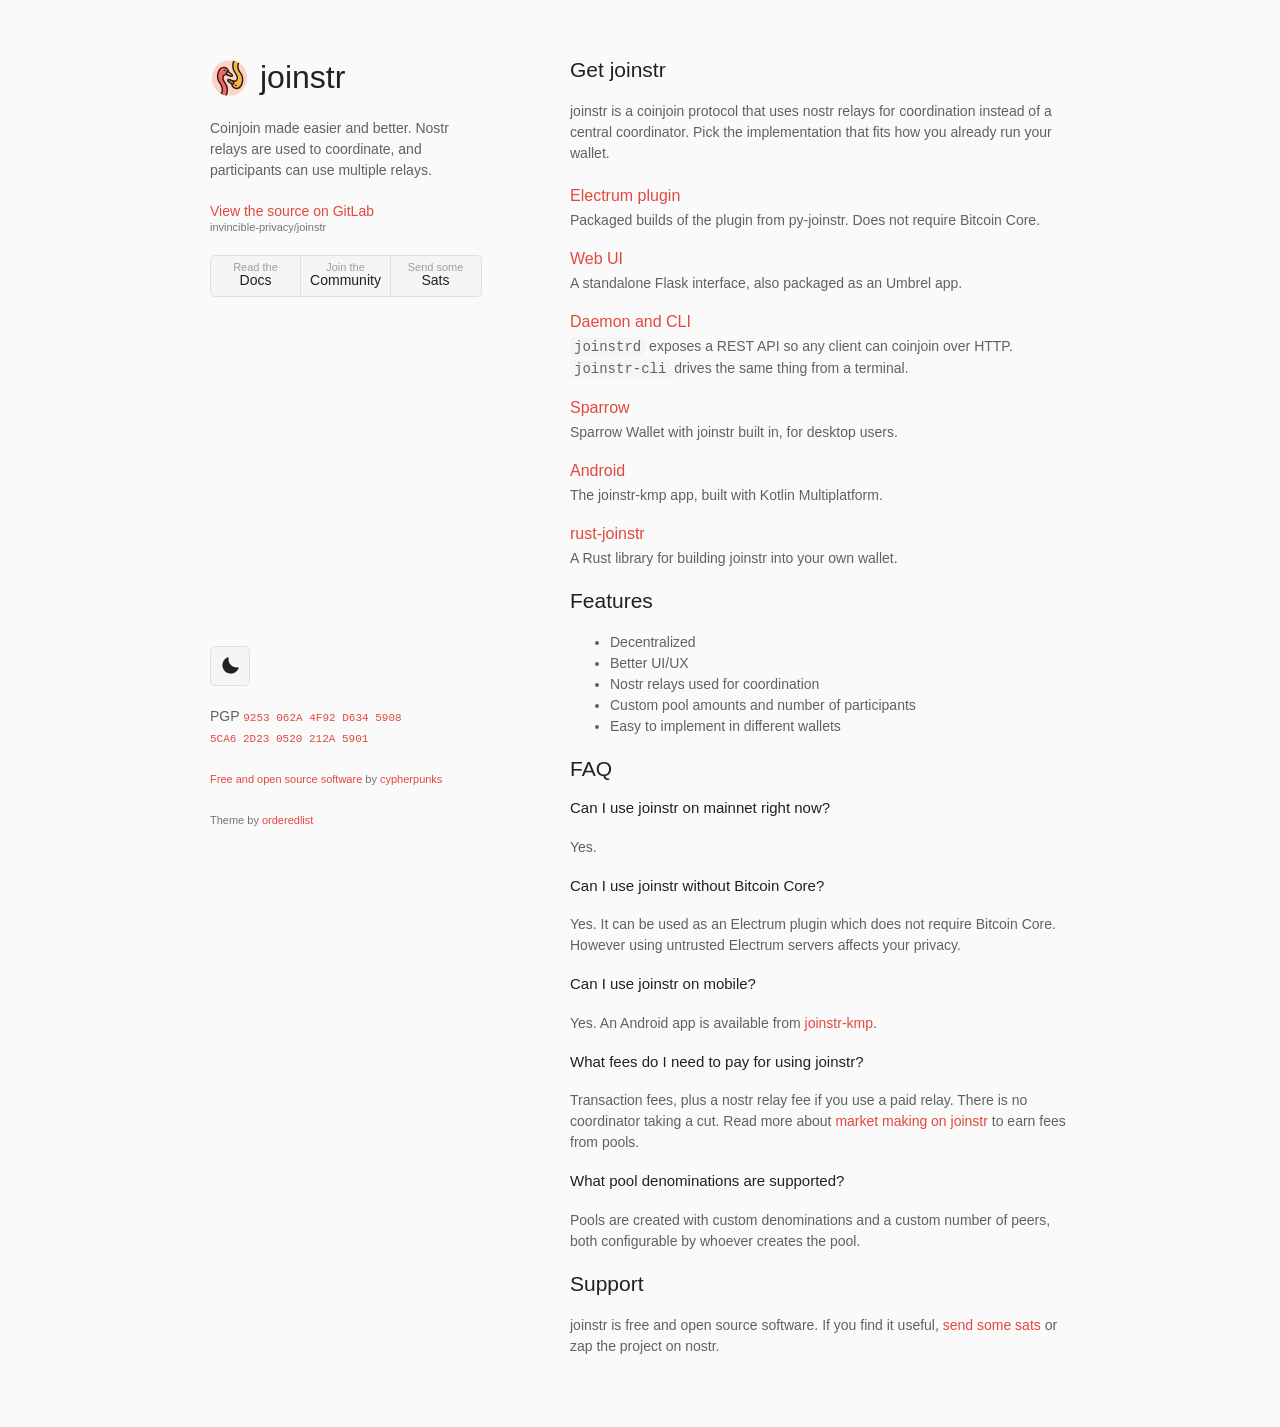
==== commit fb76f826: "add android to the list" ====
--- a/index.html
+++ b/index.html
@@ -64,6 +64,9 @@
         <dt><a href="https://github.com/QcMrHyde/sparrow-joinstr">Sparrow</a></dt>
         <dd>Sparrow Wallet with joinstr built in, for desktop users.</dd>
 
+        <dt><a href="https://gitlab.com/invincible-privacy/joinstr-kmp/-/releases">Android</a></dt>
+        <dd>The joinstr-kmp app, built with Kotlin Multiplatform.</dd>
+
         <dt><a href="https://github.com/rust-joinstr/joinstr">rust-joinstr</a></dt>
         <dd>A Rust library for building joinstr into your own wallet.</dd>
       </dl>
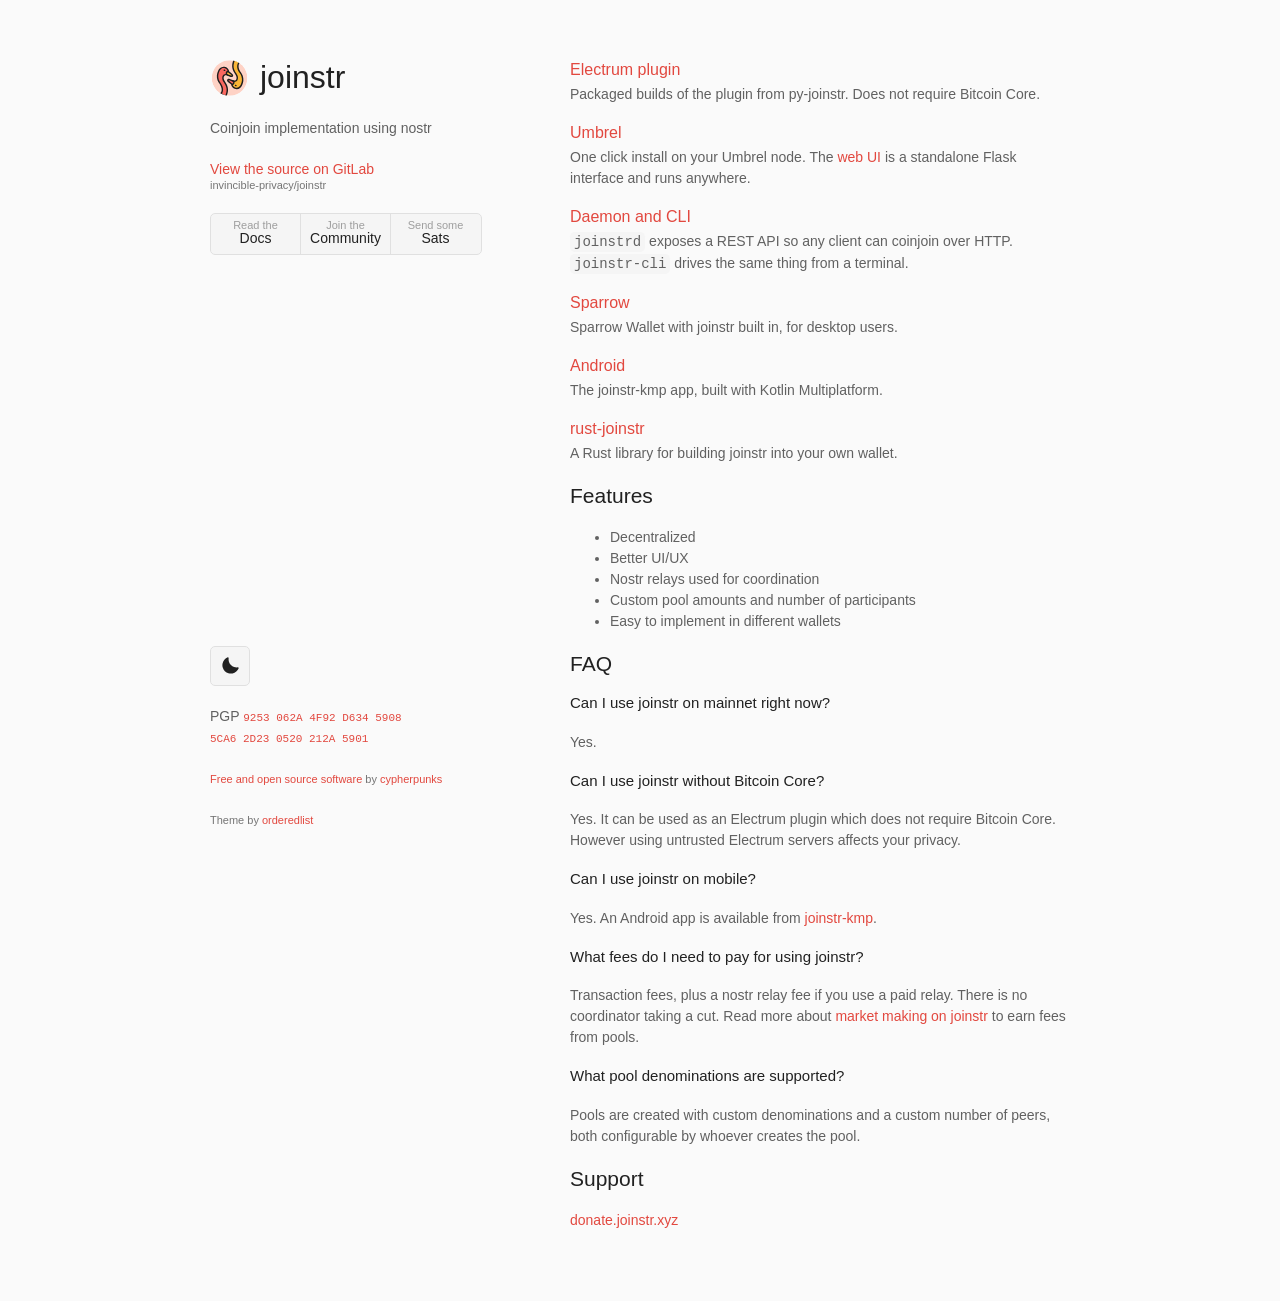
==== commit a32460c9: "update tagline, support section and umbrel link" ====
--- a/index.html
+++ b/index.html
@@ -40,7 +40,7 @@
   <div class="wrapper">
     <header>
       <h1 class="brand"><img src="assets/logo.svg" width="40" height="40" alt=""/>joinstr</h1>
-      <p>Coinjoin made easier and better. Nostr relays are used to coordinate, and participants can use multiple relays.</p>
+      <p>Coinjoin implementation using nostr</p>
       <p class="view"><a href="https://gitlab.com/invincible-privacy/joinstr/">View the source on GitLab <small>invincible-privacy/joinstr</small></a></p>
       <ul>
         <li><a href="https://docs.joinstr.xyz">Read the<strong>Docs</strong></a></li>
@@ -49,14 +49,12 @@
       </ul>
     </header>
     <section>
-      <h2>Get joinstr</h2>
-      <p>joinstr is a coinjoin protocol that uses nostr relays for coordination instead of a central coordinator. Pick the implementation that fits how you already run your wallet.</p>
       <dl>
         <dt><a href="https://gitlab.com/invincible-privacy/joinstr/-/tree/main/plugin/zip">Electrum plugin</a></dt>
         <dd>Packaged builds of the plugin from py-joinstr. Does not require Bitcoin Core.</dd>
 
-        <dt><a href="https://gitlab.com/invincible-privacy/joinstr/-/tree/main/gui">Web UI</a></dt>
-        <dd>A standalone Flask interface, also packaged as an Umbrel app.</dd>
+        <dt><a href="https://apps.umbrel.com/app/joinstr">Umbrel</a></dt>
+        <dd>One click install on your Umbrel node. The <a href="https://gitlab.com/invincible-privacy/joinstr/-/tree/main/gui">web UI</a> is a standalone Flask interface and runs anywhere.</dd>
 
         <dt><a href="https://gitlab.com/invincible-privacy/joinstr/-/tree/main/cli">Daemon and CLI</a></dt>
         <dd><code>joinstrd</code> exposes a REST API so any client can coinjoin over HTTP. <code>joinstr-cli</code> drives the same thing from a terminal.</dd>
@@ -97,7 +95,7 @@
       <p>Pools are created with custom denominations and a custom number of peers, both configurable by whoever creates the pool.</p>
 
       <h2>Support</h2>
-      <p>joinstr is free and open source software. If you find it useful, <a href="https://donate.joinstr.xyz">send some sats</a> or zap the project on nostr.</p>
+      <p><a href="https://donate.joinstr.xyz">donate.joinstr.xyz</a></p>
     </section>
     <footer>
       <p>
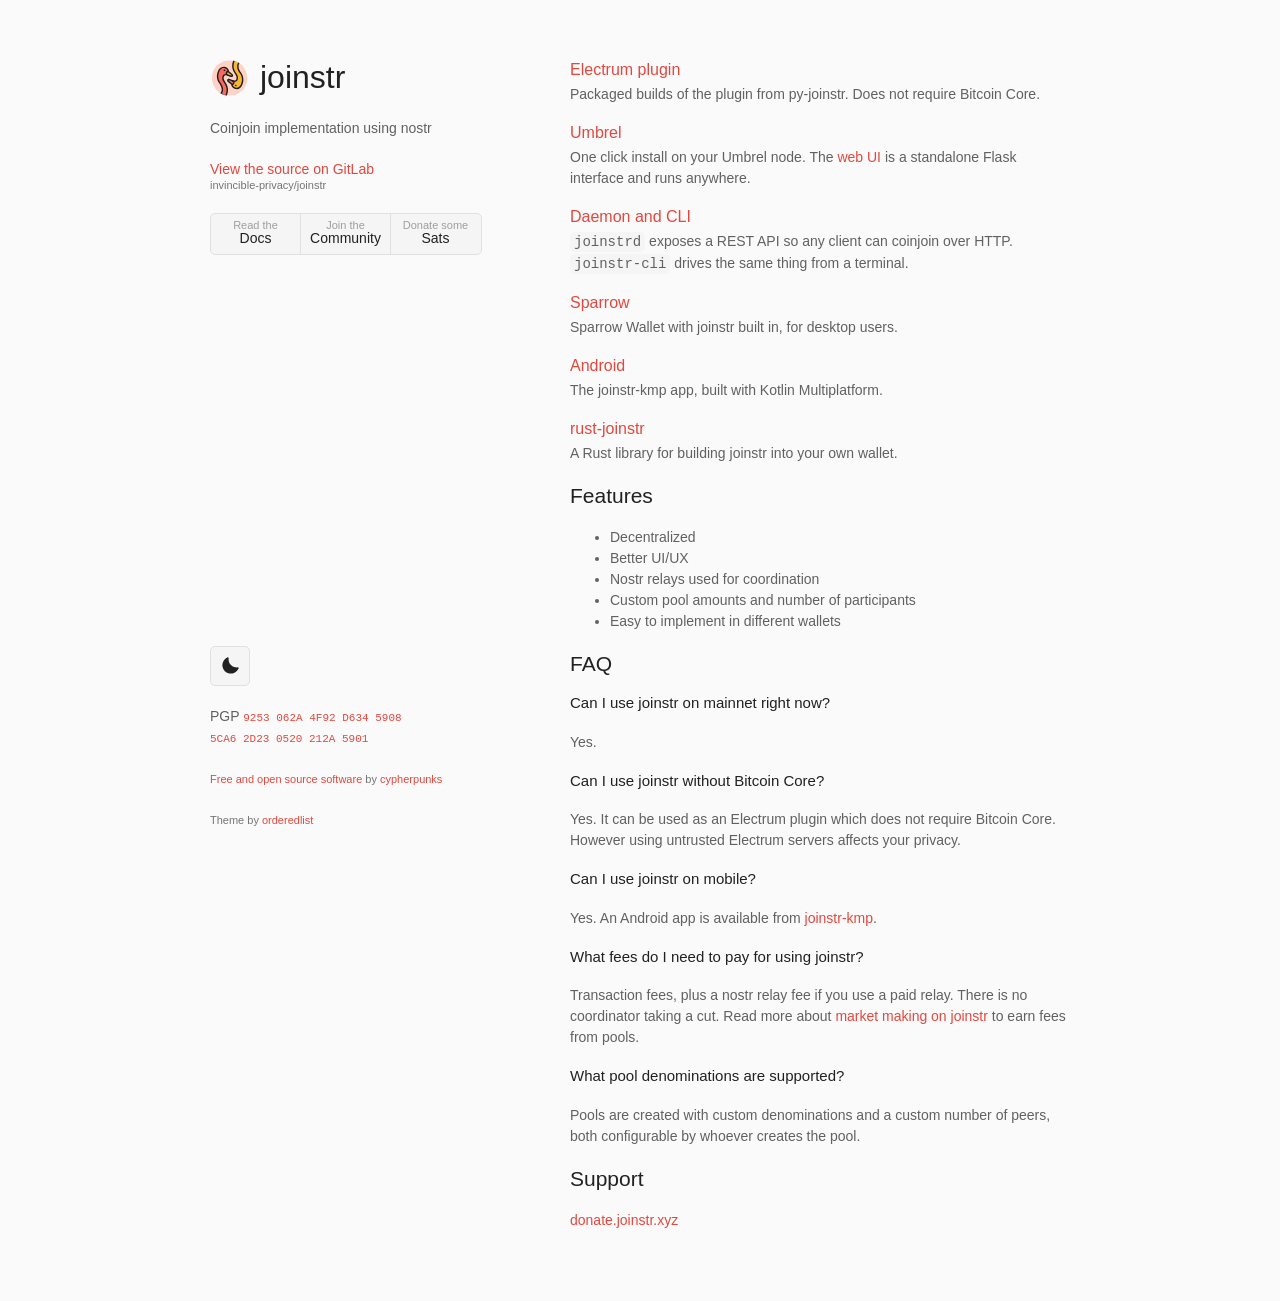
==== commit 79eea83d: "rename sats button label" ====
--- a/index.html
+++ b/index.html
@@ -45,7 +45,7 @@
       <ul>
         <li><a href="https://docs.joinstr.xyz">Read the<strong>Docs</strong></a></li>
         <li><a href="https://group.joinstr.xyz">Join the<strong>Community</strong></a></li>
-        <li><a href="https://donate.joinstr.xyz">Send some<strong>Sats</strong></a></li>
+        <li><a href="https://donate.joinstr.xyz">Donate some<strong>Sats</strong></a></li>
       </ul>
     </header>
     <section>
